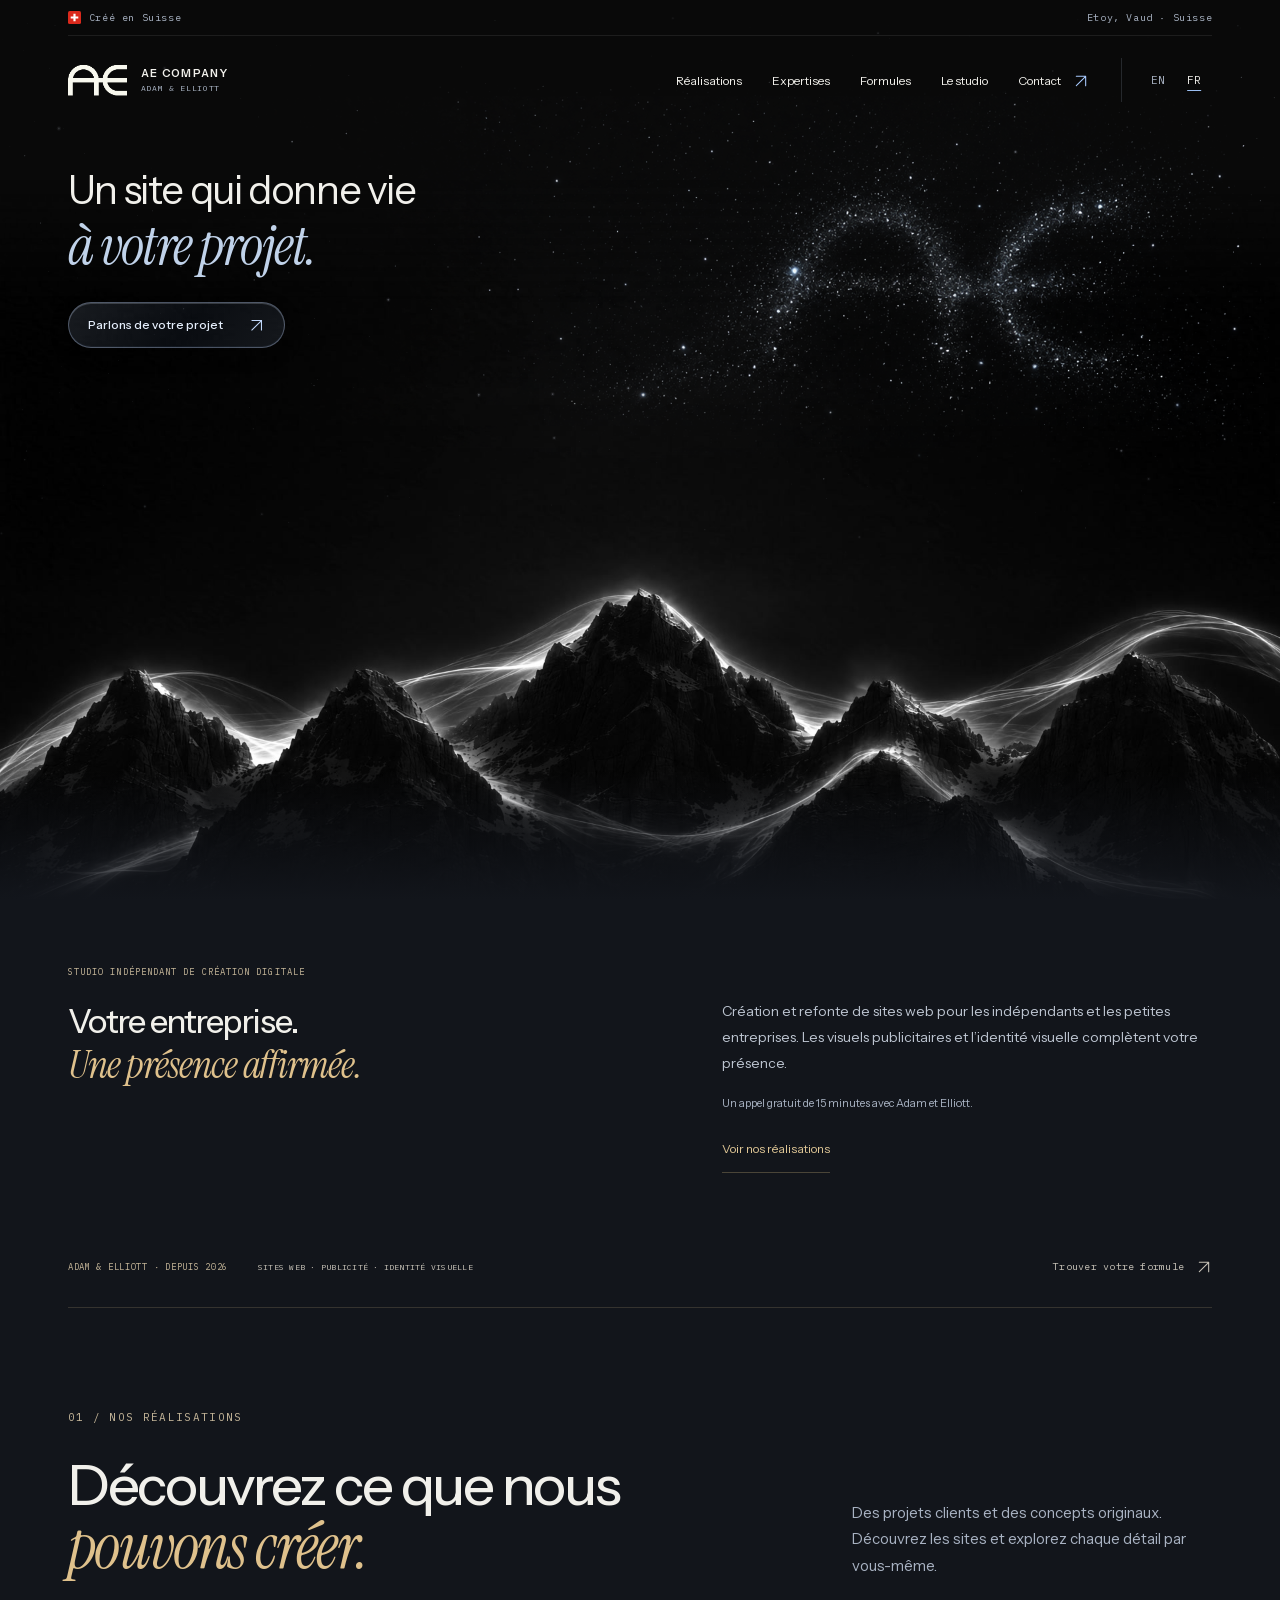
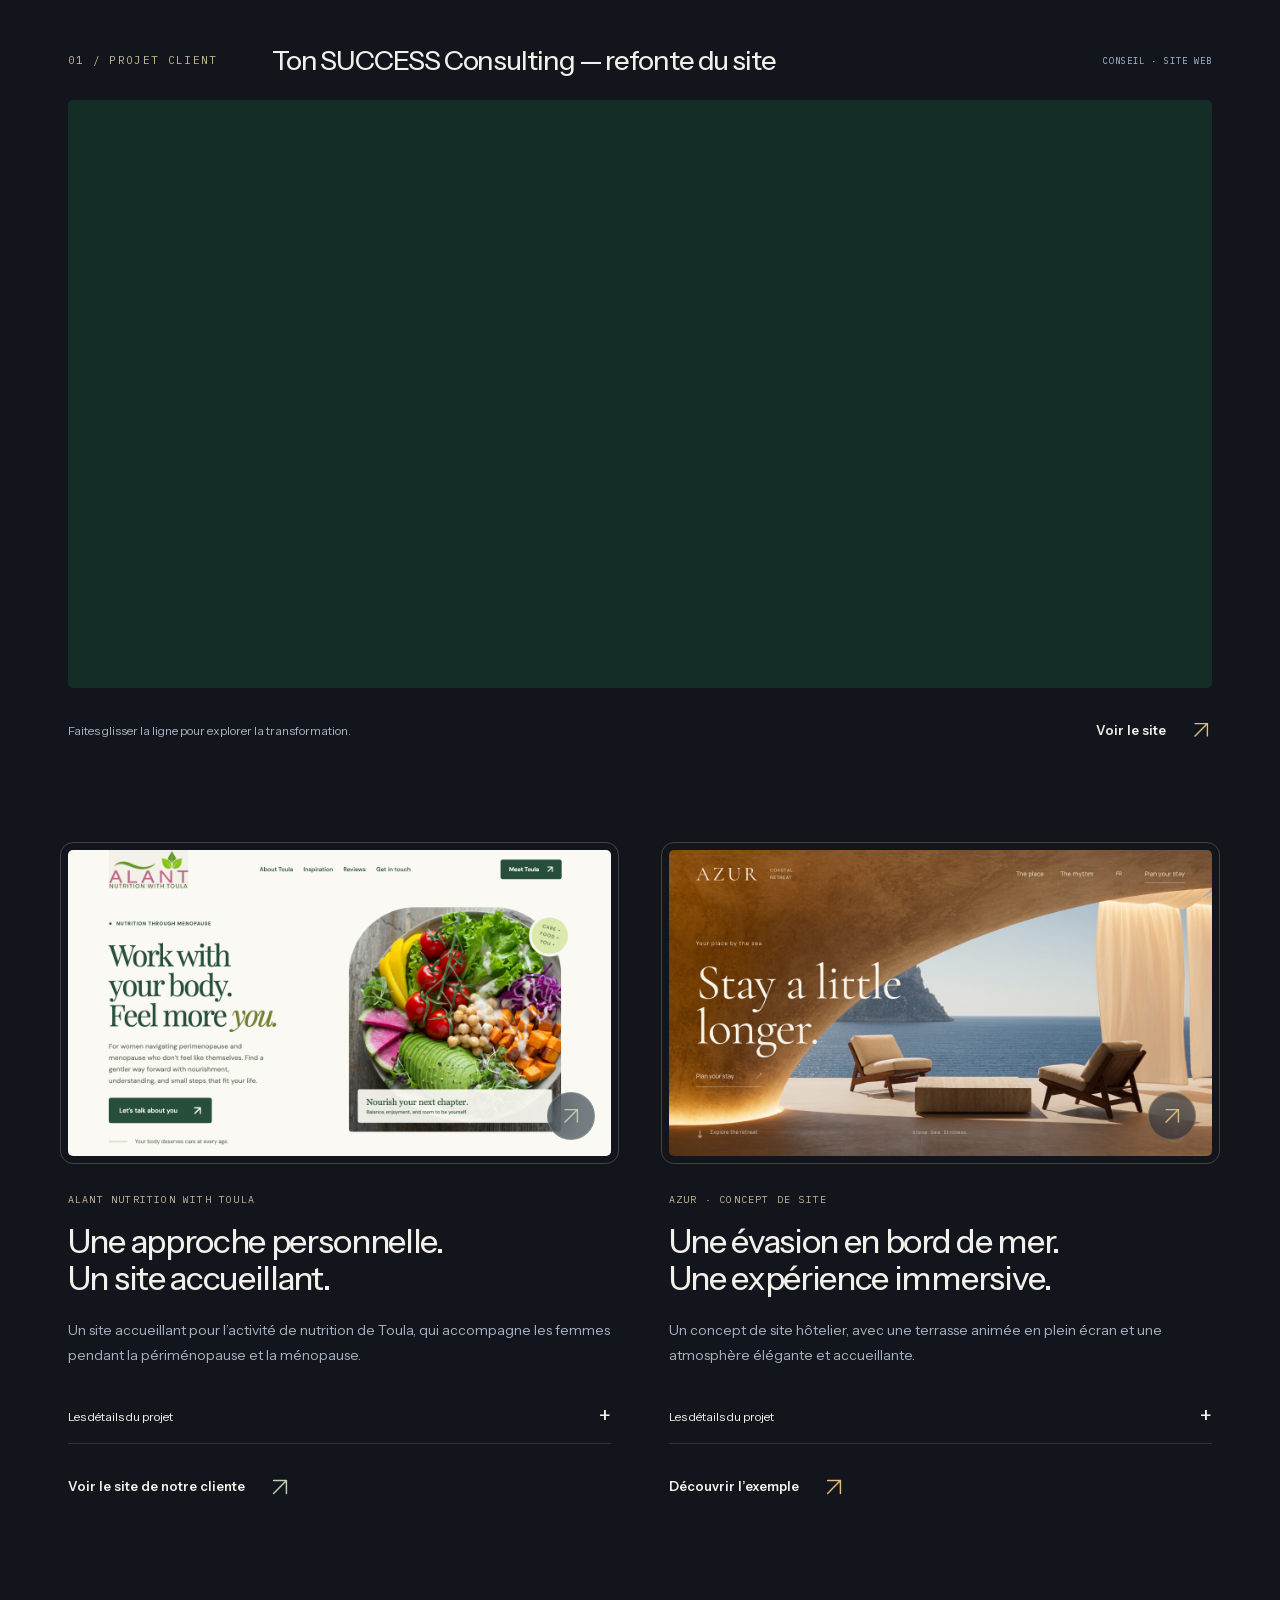
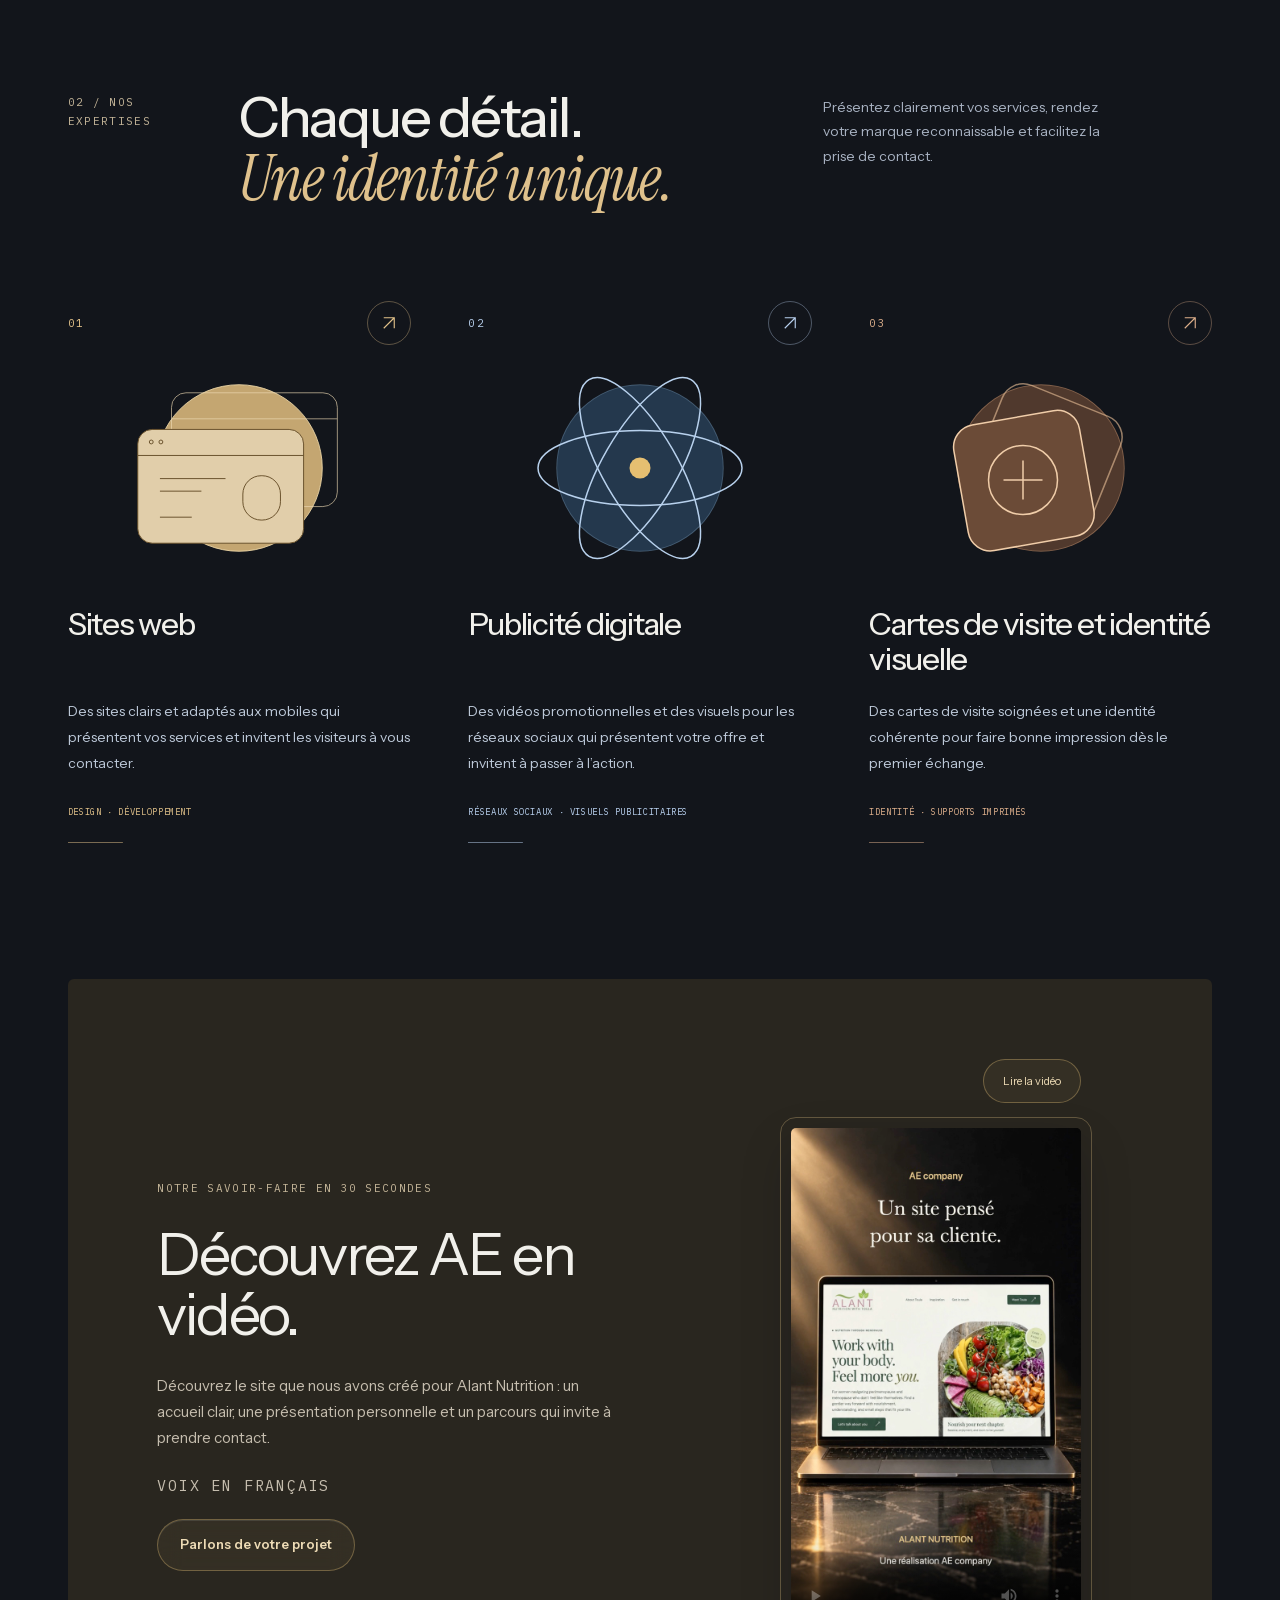
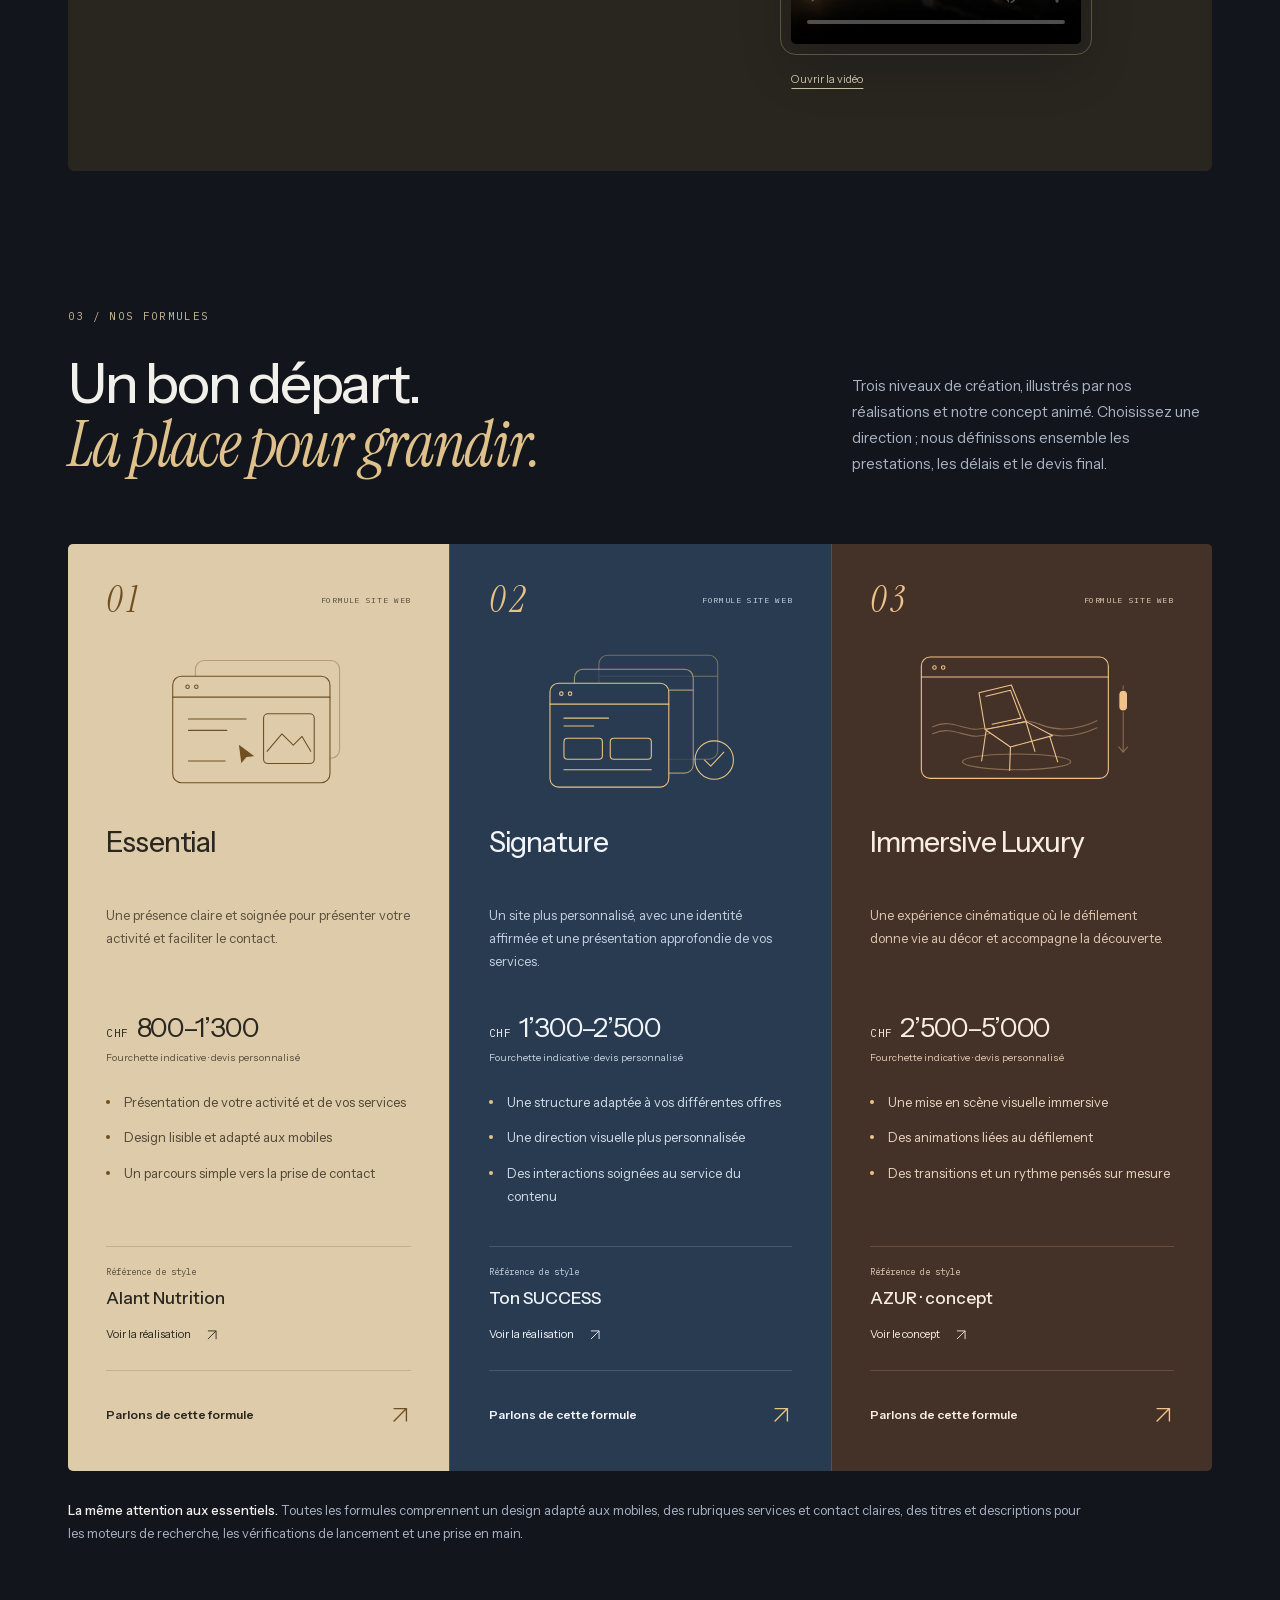
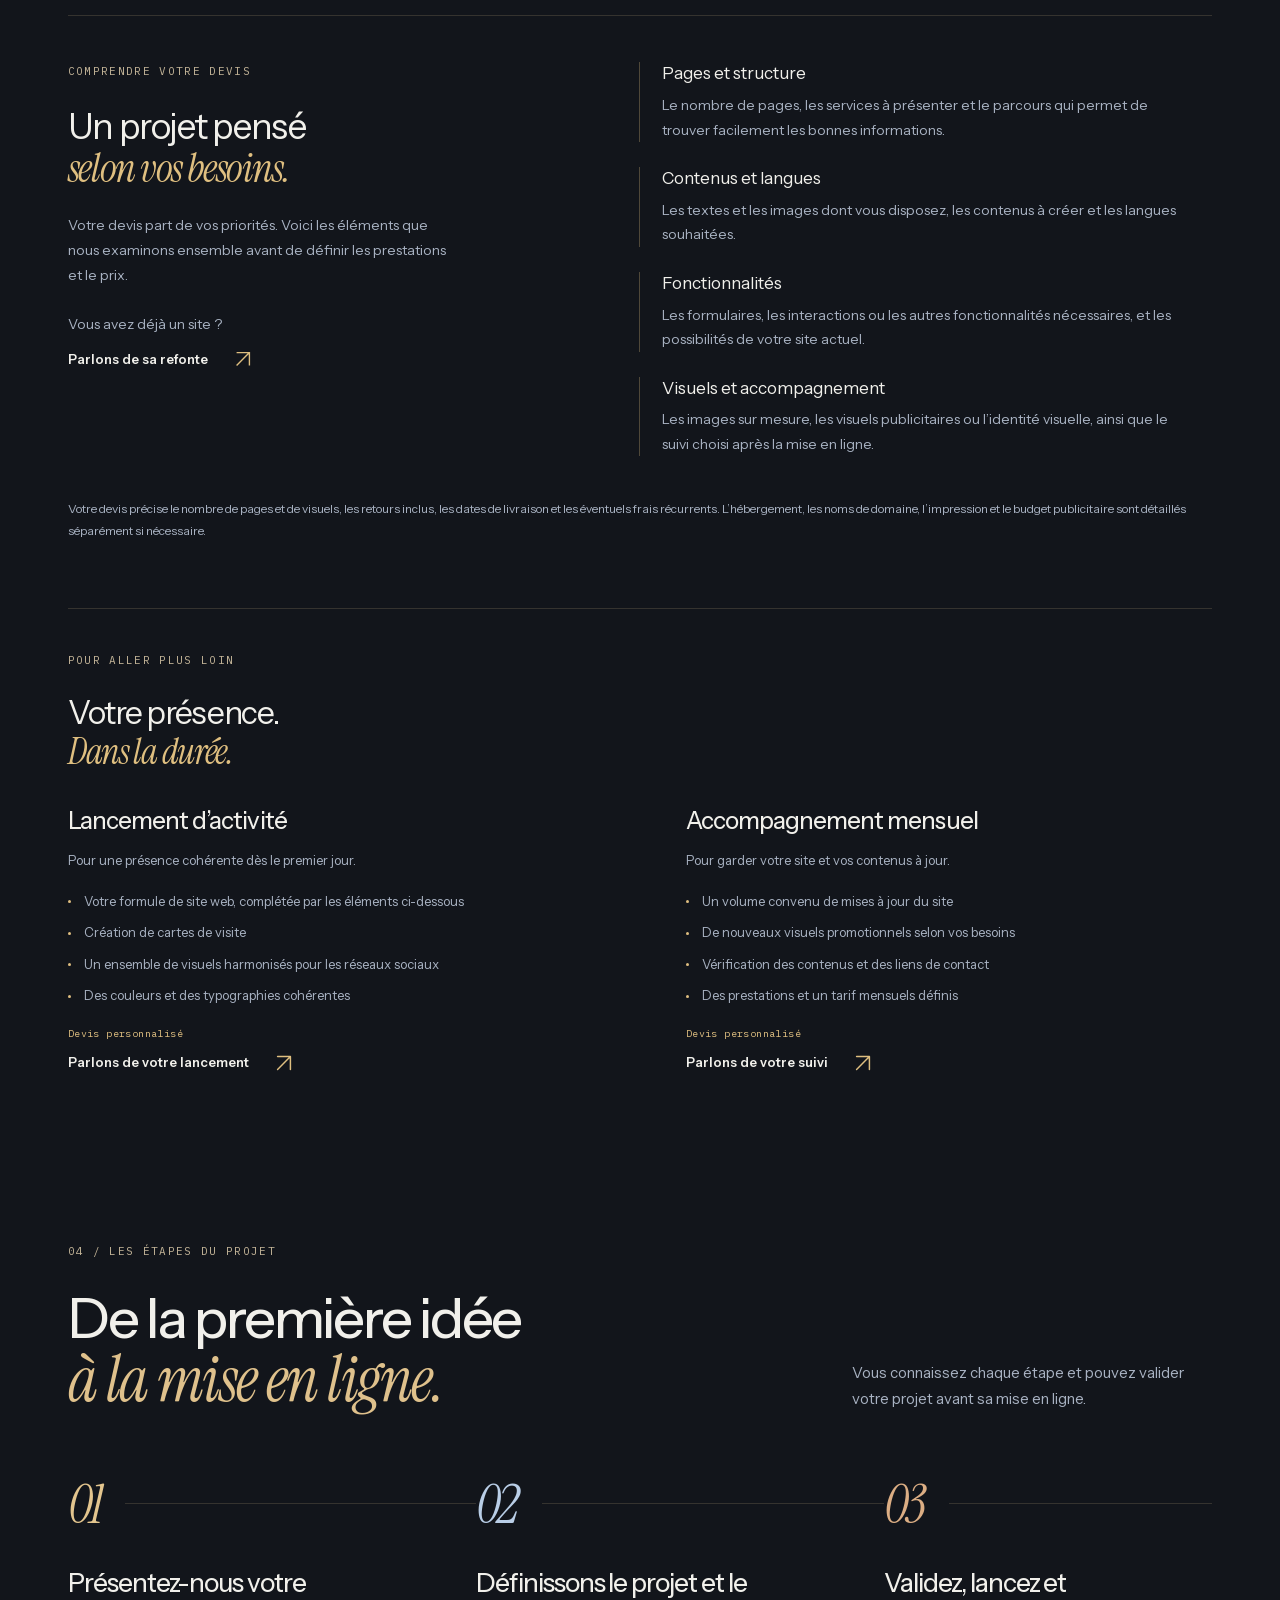
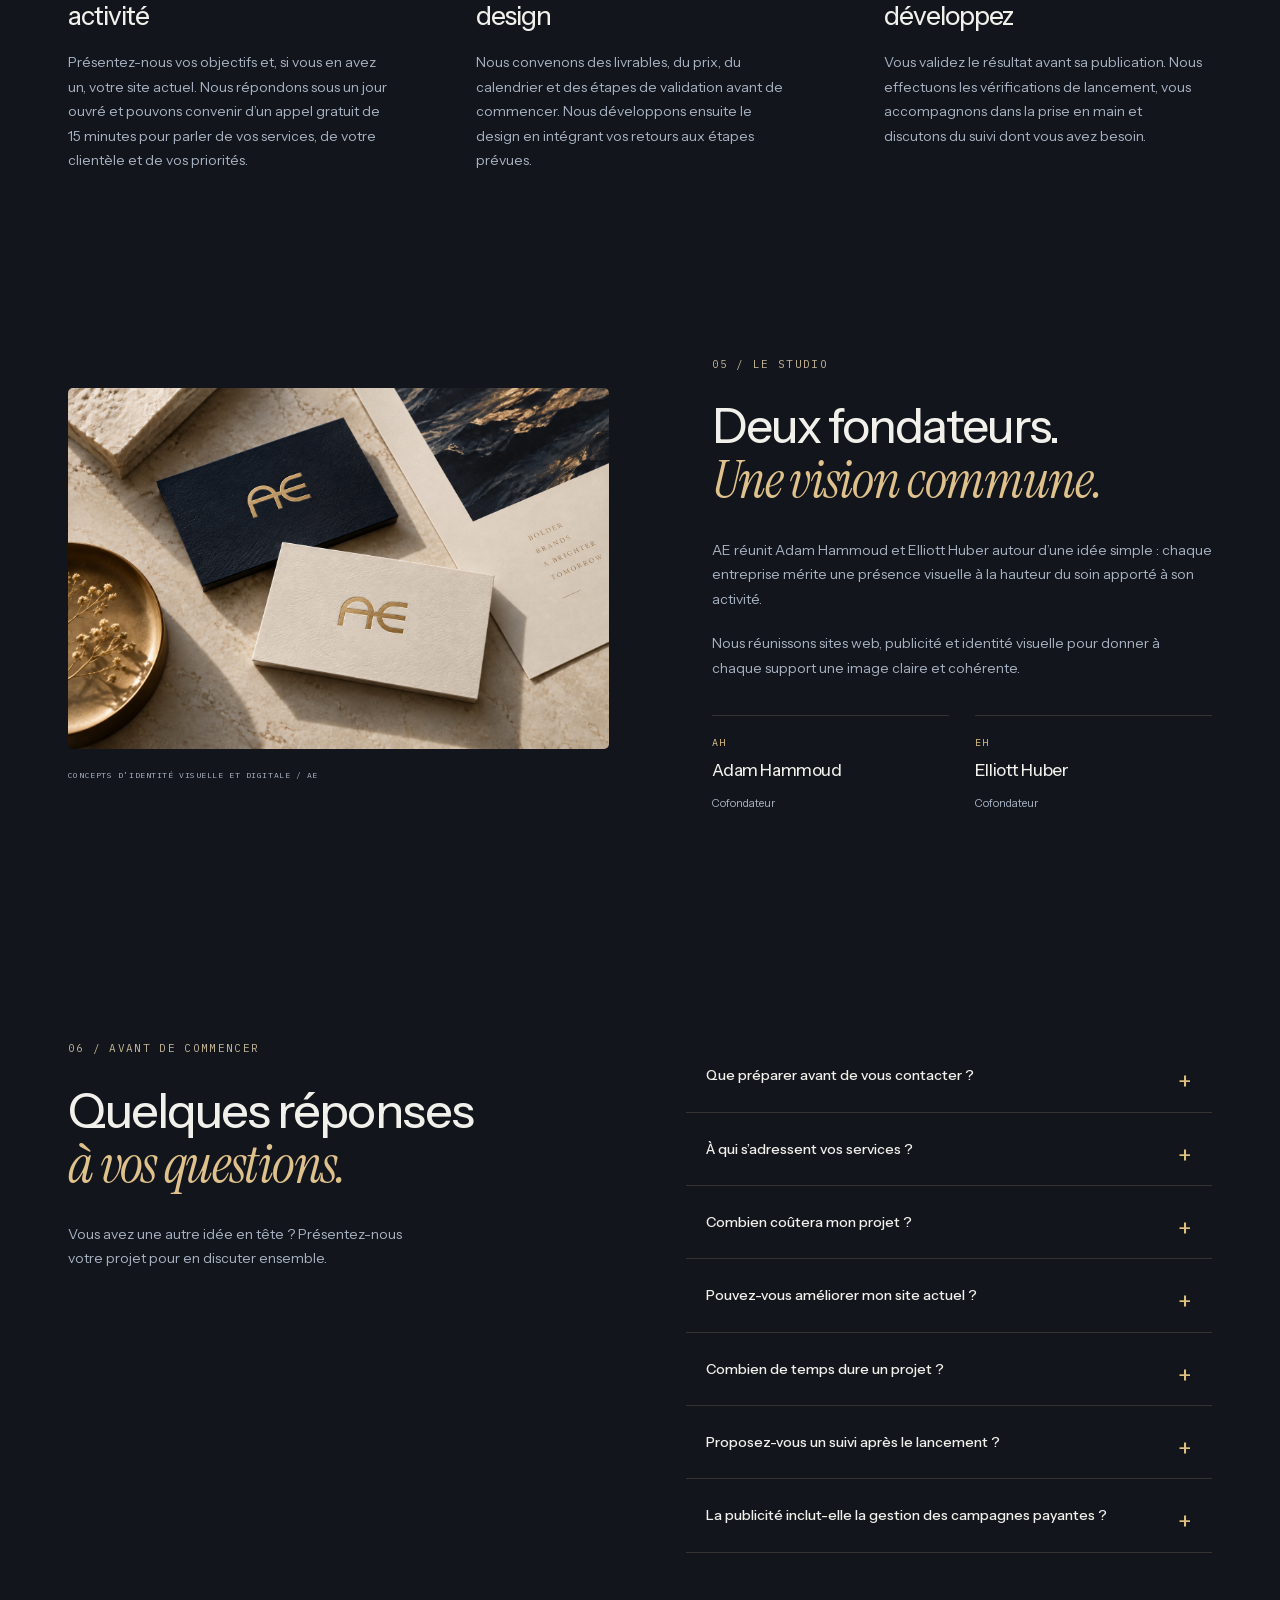
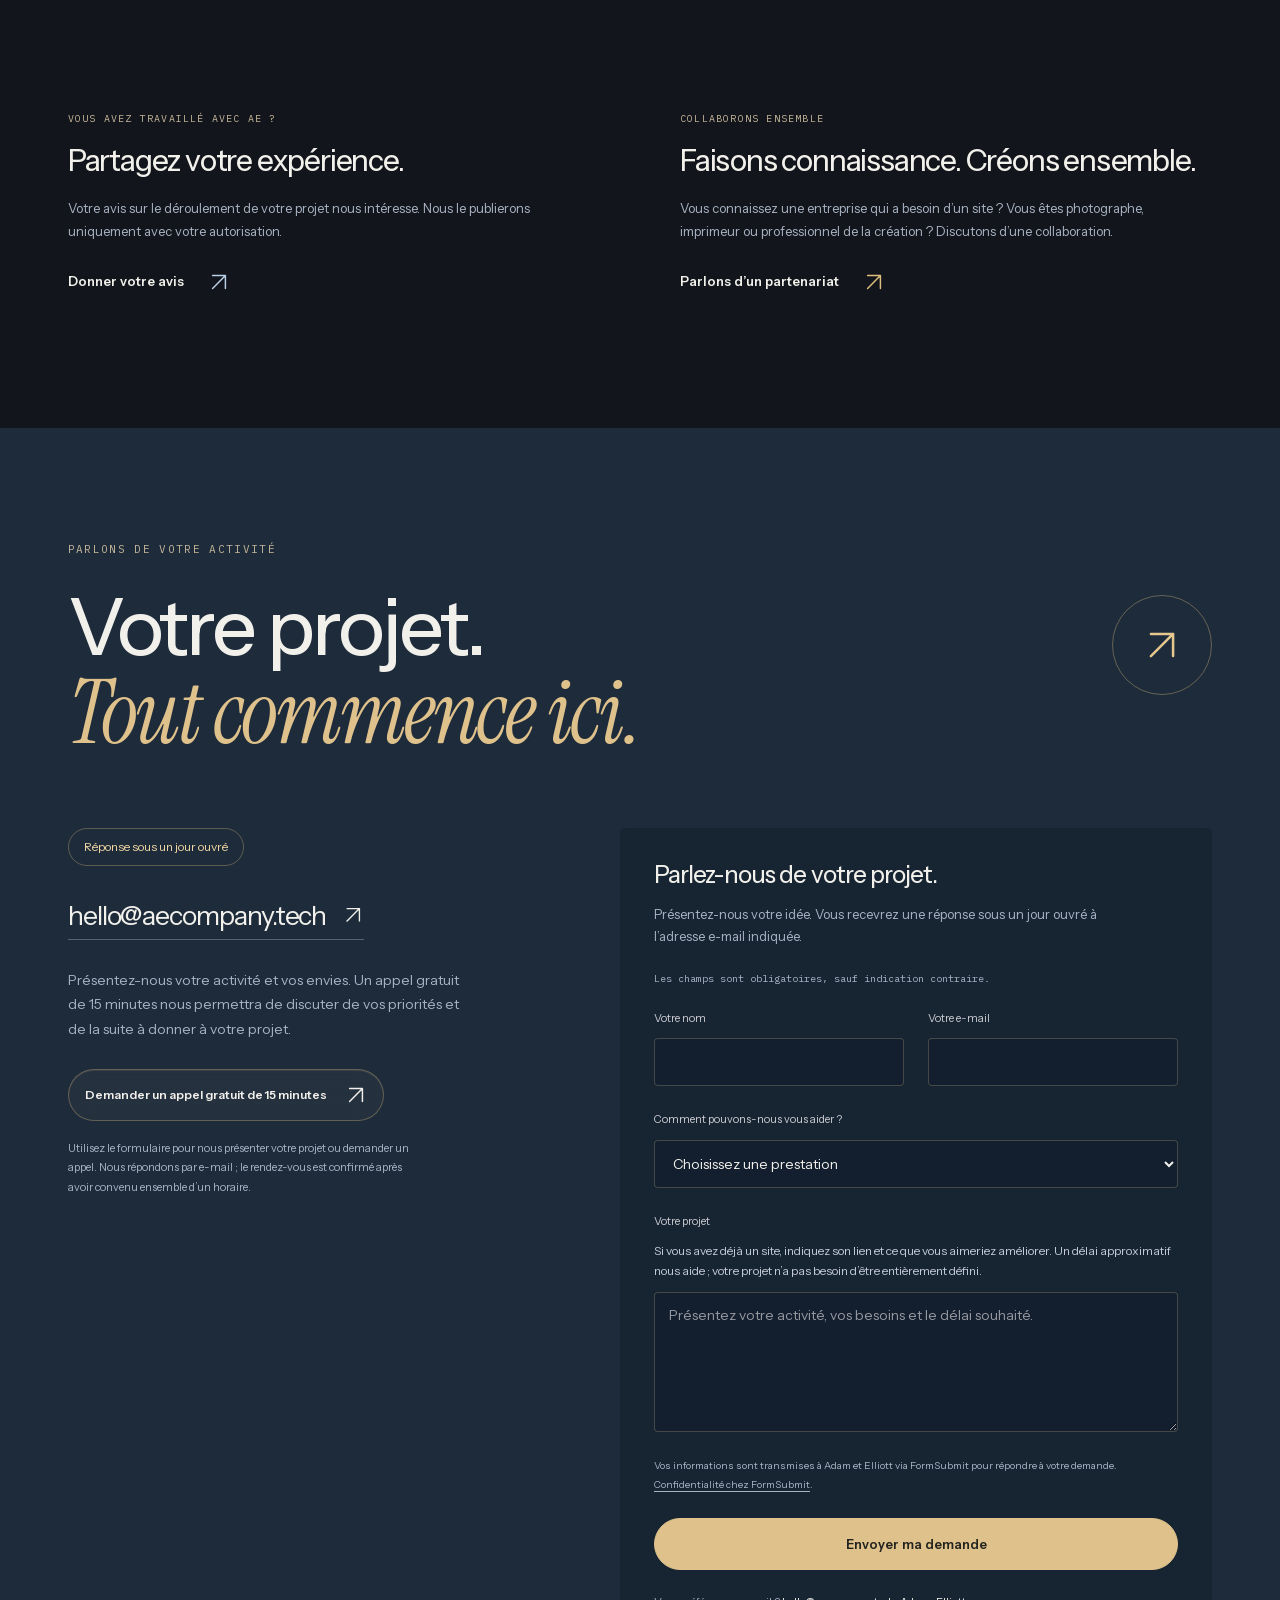
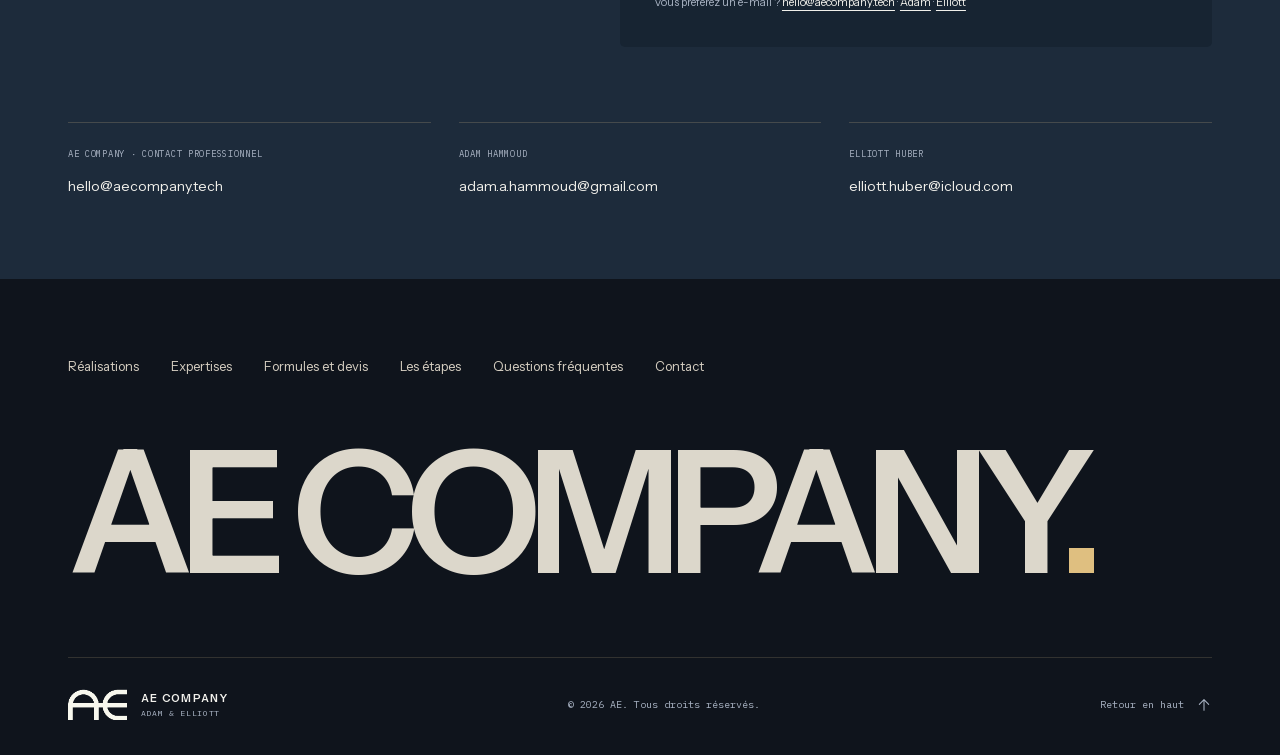
==== fr.html @ faf34dd4 "Clarify website packages, pricing and enquiry next steps" ====
<!doctype html>
<html lang="fr" data-design="alpine-20261015"><head>
  <meta name="google-site-verification" content="KUiAIVvuFUBRB7C92AHKaUUbf1mmQRdQFW1x3Q9IelU">
  <meta charset="utf-8"><meta name="viewport" content="width=device-width,initial-scale=1">
  <title>AE Company — Sites web et identité visuelle pour les petites entreprises</title>
  <meta name="description" content="Sites web, visuels publicitaires et identité visuelle pour les indépendants et les petites entreprises. Découvrez nos réalisations et demandez un appel gratuit de 15 minutes.">
  <meta name="theme-color" content="#12151b">
  <link rel="icon" type="image/svg+xml" href="data:image/svg+xml,%3Csvg xmlns='http://www.w3.org/2000/svg' viewBox='0 0 64 64'%3E%3Crect width='64' height='64' rx='12' fill='%2330395d'/%3E%3Ctext x='32' y='42' text-anchor='middle' font-family='Georgia' font-size='32' fill='%23f6f5e9'%3EAE%3C/text%3E%3C/svg%3E">




  <link rel="canonical" href="https://aecompany.tech/fr.html">
  <link rel="alternate" hreflang="en" href="https://aecompany.tech/">
  <link rel="alternate" hreflang="fr" href="https://aecompany.tech/fr.html">
  <link rel="alternate" hreflang="x-default" href="https://aecompany.tech/">








<link rel="preload" as="font" href="assets/fonts/instrument-sans-latin.woff2" type="font/woff2" crossorigin=""><link rel="preload" as="font" href="assets/fonts/instrument-serif-italic-latin.woff2" type="font/woff2" crossorigin=""><link rel="preload" as="image" href="assets/alpine/opening.jpg"><link rel="stylesheet" href="design.css?v=20261015-alpine-left-2"><link rel="stylesheet" href="refinements.css?v=20261015-gold-1"><script src="site.js?v=20261016-tier-motion-1" defer=""></script><script src="contact-form.js?v=20261016-clarity-2" defer=""></script><script src="ad-player.js?v=20261015-atelier-2" defer=""></script><meta property="og:title" content="AE Company — Sites web et identité visuelle pour les petites entreprises"><meta property="og:description" content="Sites web, visuels publicitaires et identité visuelle pour les indépendants et les petites entreprises. Découvrez nos réalisations et demandez un appel gratuit de 15 minutes."><meta property="og:type" content="website"><meta property="og:url" content="https://aecompany.tech/fr.html"><meta property="og:image" content="https://aecompany.tech/assets/alpine/still.jpg"><meta property="og:locale" content="fr_CH"><link rel="stylesheet" href="constellation.css?v=20261016-stars-1"><script src="constellation.js?v=20261016-stars-1" defer></script><link rel="stylesheet" href="clarity.css?v=20261016-clarity-2"></head>
<body>
<svg width="0" height="0" aria-hidden="true" style="position:absolute"><defs><filter id="ae-monogram-cutout" color-interpolation-filters="sRGB"><feColorMatrix type="matrix" values="0 0 0 0 0.973 0 0 0 0 0.973 0 0 0 0 0.933 1.3 0 0 0 -0.25"></feColorMatrix></filter></defs></svg>
<a class="skip" href="#main">Aller au contenu</a>

<header class="header"><div class="origin-row"><p class="swiss-origin"><svg xmlns="http://www.w3.org/2000/svg" viewBox="0 0 24 24" aria-hidden="true" focusable="false"><rect width="24" height="24" rx="3" fill="#DA291C"></rect><path d="M10 5h4v5h5v4h-5v5h-4v-5H5v-4h5z" fill="#fff"></path></svg><span>Créé en Suisse</span></p><span class="origin-location">Etoy, Vaud · Suisse</span></div>



<div class="nav-row"><a class="brand" href="#" aria-label="AE, accueil"><span class="logo"><img src="assets/ae-logo.png" alt="AE"></span><span class="brand-caption"><strong>AE COMPANY</strong><span>ADAM &amp; ELLIOTT</span></span></a><nav aria-label="Navigation principale" id="main-navigation"><a href="#work">Réalisations</a><a href="#services">Expertises</a><a href="#packages">Formules</a><a href="#studio" class="studio-nav">Le studio</a><a class="nav-contact" href="#contact">Contact <span aria-hidden="true"><svg class="ae-icon" xmlns="http://www.w3.org/2000/svg" width="24" height="24" viewBox="0 0 24 24" fill="none" stroke="currentColor" stroke-width="1.6" stroke-linecap="round" stroke-linejoin="round" aria-hidden="true" focusable="false"><path d="M5 19 19 5M5 5h14v14"></path></svg></span></a></nav><div class="language-switch" role="group" aria-label="Choisir la langue"><a href="/" lang="en" hreflang="en" aria-label="English">EN</a><a href="/fr.html" lang="fr" hreflang="fr" aria-label="Français" aria-current="page">FR</a></div><button class="menu-toggle" type="button" aria-expanded="false" aria-controls="main-navigation"><span>Menu</span><svg viewBox="0 0 24 24" fill="none" stroke="currentColor" stroke-width="1.5" aria-hidden="true"><path d="M4 8h16M4 16h16"></path></svg></button></div></header>
<main id="main">
  <section class="hero" aria-labelledby="hero-title">
    <div class="hero-media" aria-hidden="true"><img class="hero-poster" src="assets/alpine/opening.jpg" alt="" width="1920" height="1080" fetchpriority="high"><video id="alpine-intro" muted="" playsinline="" preload="none" poster="assets/alpine/opening.jpg" aria-hidden="true" tabindex="-1"></video><video id="alpine-ambient" muted="" loop="" playsinline="" preload="none" aria-hidden="true" tabindex="-1"></video></div>
    <script>
      // Begin buffering the opening before the deferred interface scripts execute.
      (() => {
        if (matchMedia('(prefers-reduced-motion: reduce)').matches || navigator.connection?.saveData) return;
        const video = document.getElementById('alpine-intro');
        const size = innerWidth <= 760 ? 'mobile' : innerWidth >= 1800 ? '4k' : 'hd';
        video.preload = 'auto';
        video.src = `assets/alpine/intro-${size}.mp4`;
      })();
    </script>


    <svg class="constellation-filters" aria-hidden="true" focusable="false">
      <defs><filter id="constellation-clear-sky" color-interpolation-filters="sRGB" x="0" y="0" width="100%" height="100%">
        <!-- Suppress faint fog without hard-thresholding or clipping bright stars. -->
        <feComponentTransfer>
          <feFuncR type="gamma" amplitude="1" exponent="1.4" offset="0"/>
          <feFuncG type="gamma" amplitude="1" exponent="1.4" offset="0"/>
          <feFuncB type="gamma" amplitude="1" exponent="1.4" offset="0"/>
        </feComponentTransfer>
      </filter></defs>
    </svg>
    <svg class="hero-stars" aria-hidden="true" focusable="false" preserveAspectRatio="none"></svg>
    <div class="hero-constellation" aria-hidden="true">
      <img class="constellation-poster" src="assets/constellation/original-stardust.png" width="1672" height="941" alt="" decoding="async">
    </div>
    <div class="hero-copy"><h1 id="hero-title"><span>Un site qui donne vie</span> <span class="hero-title-accent">à votre projet.</span></h1><div class="hero-actions"><a class="button hero-button glass-action" href="#contact">Parlons de votre projet <svg class="ae-icon" viewBox="0 0 24 24" fill="none" stroke="currentColor" stroke-width="1.5" aria-hidden="true"><path d="M5 19 19 5M5 5h14v14"></path></svg></a></div></div>


  <span class="hero-status sr-only" role="status" aria-live="polite"></span></section><section class="opening-summary" aria-labelledby="opening-introduction"><div class="opening-summary-heading"><span class="hero-side-note">STUDIO INDÉPENDANT DE CRÉATION DIGITALE</span><h2 id="opening-introduction"><span>Votre entreprise.</span><span>Une présence affirmée.</span></h2></div><div class="opening-summary-copy"><p class="intro">Création et refonte de sites web pour les indépendants et les petites entreprises. Les visuels publicitaires et l’identité visuelle complètent votre présence.</p><p class="hero-assurance">Un appel gratuit de 15 minutes avec Adam et Elliott.</p><a class="hero-secondary" href="#work">Voir nos réalisations</a></div><div class="opening-summary-meta"><p class="eyebrow hero-kicker">ADAM &amp; ELLIOTT · DEPUIS 2026</p><div class="hero-bottom"><span>SITES WEB · PUBLICITÉ · IDENTITÉ VISUELLE</span><a href="#packages">Trouver votre formule <span aria-hidden="true"><svg class="ae-icon" xmlns="http://www.w3.org/2000/svg" width="24" height="24" viewBox="0 0 24 24" fill="none" stroke="currentColor" stroke-width="1.6" stroke-linecap="round" stroke-linejoin="round" aria-hidden="true" focusable="false"><path d="M5 19 19 5M5 5h14v14"></path></svg></span></a></div></div></section><section class="section work-section" id="work" aria-labelledby="work-title">
 <div class="growth-heading reveal"><div><p class="eyebrow">01 / NOS RÉALISATIONS</p><h2 id="work-title">Découvrez ce que nous<br><em>pouvons créer.</em></h2></div><p>Des projets clients et des concepts originaux. Découvrez les sites et explorez chaque détail par vous-même.</p></div>
 <article class="client-showcase reveal" id="tonsuccess-project" aria-labelledby="tonsuccess-title"><div class="project-heading"><p class="eyebrow">01 / PROJET CLIENT</p><h3 class="project-title" id="tonsuccess-title">Ton SUCCESS Consulting — refonte du site</h3><span class="project-category">CONSEIL · SITE WEB</span></div>

  <iframe src="https://tonsuccess.com/compare/?embed=1&amp;lang=fr" title="Ton SUCCESS : faites glisser la ligne pour comparer l’ancien et le nouveau site" loading="lazy" allow="autoplay" width="1200" height="680" referrerpolicy="strict-origin-when-cross-origin"></iframe>
 <div class="project-footer"><p>Faites glisser la ligne pour explorer la transformation.</p><a class="text-link" href="https://tonsuccess.com/" target="_blank" rel="noopener noreferrer">Voir le site <svg class="ae-icon" viewBox="0 0 24 24" fill="none" stroke="currentColor" stroke-width="1.5" aria-hidden="true"><path d="M5 19 19 5M5 5h14v14"></path></svg></a></div></article>



<div class="project-pair"><article class="case-study reveal">
  <a class="case-image" href="https://alant-nutrition.com/" target="_blank" rel="noopener noreferrer" aria-label="Voir le site d’Alant Nutrition (s’ouvre dans un nouvel onglet)"><img src="alant-project-current.png" width="1280" height="720" alt="La page d’accueil actuelle d’Alant Nutrition : une présentation de son approche et un bol coloré d’aliments frais" loading="lazy" decoding="async"><span class="project-open" aria-hidden="true"><svg class="ae-icon" viewBox="0 0 24 24" fill="none" stroke="currentColor" stroke-width="1.5" aria-hidden="true"><path d="M5 19 19 5M5 5h14v14"></path></svg></span></a>
  <div class="case-copy"><p class="eyebrow">ALANT NUTRITION WITH TOULA</p><h3>Une approche personnelle.<br>Un site accueillant.</h3><p>Un site accueillant pour l’activité de nutrition de Toula, qui accompagne les femmes pendant la périménopause et la ménopause.</p><details class="project-details"><summary>Les détails du projet<span aria-hidden="true">+</span></summary><dl><div><dt>L’objectif</dt><dd>Présenter la praticienne et permettre de découvrir facilement ses services.</dd></div><div><dt>Notre réalisation</dt><dd>Un accueil clair, une présentation de Toula, son approche nutritionnelle, une rubrique d’inspiration et des liens de contact.</dd></div><div><dt>Les choix de design</dt><dd>Des images chaleureuses, des contenus lisibles et une identité visuelle cohérente sur tout le site.</dd></div></dl></details><a class="text-link" href="https://alant-nutrition.com/" target="_blank" rel="noopener noreferrer">Voir le site de notre cliente <span aria-hidden="true"><svg class="ae-icon" xmlns="http://www.w3.org/2000/svg" width="24" height="24" viewBox="0 0 24 24" fill="none" stroke="currentColor" stroke-width="1.6" stroke-linecap="round" stroke-linejoin="round" aria-hidden="true" focusable="false"><path d="M5 19 19 5M5 5h14v14"></path></svg></span></a></div>
 </article><article class="case-study reveal" id="azur-example">
  <a class="case-image" href="https://azur-coastal-retreat.vercel.app/" target="_blank" rel="noopener noreferrer" aria-label="Découvrir le site concept AZUR (s’ouvre dans un nouvel onglet)"><img src="azur-project.png" width="1280" height="720" alt="Site concept AZUR : une terrasse en pierre face à la mer, avec une typographie élégante sur une scène en plein écran" loading="lazy" decoding="async"><span class="project-open" aria-hidden="true"><svg class="ae-icon" viewBox="0 0 24 24" fill="none" stroke="currentColor" stroke-width="1.5" aria-hidden="true"><path d="M5 19 19 5M5 5h14v14"></path></svg></span></a>
  <div class="case-copy"><p class="eyebrow">AZUR · CONCEPT DE SITE</p><h3>Une évasion en bord de mer.<br>Une expérience immersive.</h3><p>Un concept de site hôtelier, avec une terrasse animée en plein écran et une atmosphère élégante et accueillante.</p><details class="project-details"><summary>Les détails du projet<span aria-hidden="true">+</span></summary><dl><div><dt>L’expérience</dt><dd>Un défilement donne vie à la terrasse, avec des transitions fluides et des textes intégrés à la scène.</dd></div><div><dt>Les choix de design</dt><dd>Ivoire, brun profond et touches de laiton, associés à une typographie élégante à empattements.</dd></div><div><dt>À découvrir</dt><dd>Un site en français et en anglais, adapté aux mobiles, avec une démonstration de préparation de séjour.</dd></div></dl></details><a class="text-link" href="https://azur-coastal-retreat.vercel.app/" target="_blank" rel="noopener noreferrer">Découvrir l’exemple <span aria-hidden="true"><svg class="ae-icon" xmlns="http://www.w3.org/2000/svg" width="24" height="24" viewBox="0 0 24 24" fill="none" stroke="currentColor" stroke-width="1.6" stroke-linecap="round" stroke-linejoin="round" aria-hidden="true" focusable="false"><path d="M5 19 19 5M5 5h14v14"></path></svg></span></a></div>
 </article></div></section>
  <section class="services section" id="services"><div class="section-heading reveal"><p class="eyebrow">02 / NOS EXPERTISES</p><h2>Chaque détail.<br><em>Une identité unique.</em></h2><p>Présentez clairement vos services, rendez votre marque reconnaissable et facilitez la prise de contact.</p></div><div class="service-list"><article class="reveal"><a class="service-card-link" href="#enquiry" data-enquiry-service="website" aria-label="Parlons de votre projet : Sites web"><div class="service-card-top"><span class="number">01</span><span class="service-card-arrow"><svg class="ae-icon" viewBox="0 0 24 24" fill="none" stroke="currentColor" stroke-width="1.5" aria-hidden="true"><path d="M5 19 19 5M5 5h14v14"></path></svg></span></div><div class="service-art"><svg viewBox="0 0 280 190" fill="none" aria-hidden="true"><g class="art-back"><rect x="70" y="17" width="172" height="118" rx="15"></rect><path d="M70 44h172"></path></g><g class="art-front"><rect x="35" y="55" width="172" height="118" rx="15"></rect><path d="M35 82h172M58 106h68M58 119h43M58 146h33"></path><rect x="144" y="103" width="39" height="46" rx="19"></rect><circle cx="49" cy="68" r="2"></circle><circle cx="59" cy="68" r="2"></circle></g></svg></div><div class="service-copy"><h3>Sites web</h3><p>Des sites clairs et adaptés aux mobiles qui présentent vos services et invitent les visiteurs à vous contacter.</p></div><span class="service-tag">DESIGN · DÉVELOPPEMENT</span></a></article><article class="reveal"><a class="service-card-link" href="#enquiry" data-enquiry-service="advertising" aria-label="Parlons de votre projet : Publicité digitale"><div class="service-card-top"><span class="number">02</span><span class="service-card-arrow"><svg class="ae-icon" viewBox="0 0 24 24" fill="none" stroke="currentColor" stroke-width="1.5" aria-hidden="true"><path d="M5 19 19 5M5 5h14v14"></path></svg></span></div><div class="service-art"><svg viewBox="0 0 180 140" fill="none" aria-hidden="true"><g class="art-orbit"><ellipse cx="90" cy="70" rx="68" ry="25"></ellipse><ellipse cx="90" cy="70" rx="68" ry="25" transform="rotate(60 90 70)"></ellipse><ellipse cx="90" cy="70" rx="68" ry="25" transform="rotate(120 90 70)"></ellipse></g><circle cx="90" cy="70" r="7" class="art-core"></circle></svg></div><div class="service-copy"><h3>Publicité digitale</h3><p>Des vidéos promotionnelles et des visuels pour les réseaux sociaux qui présentent votre offre et invitent à passer à l’action.</p></div><span class="service-tag">RÉSEAUX SOCIAUX · VISUELS PUBLICITAIRES</span></a></article><article class="reveal"><a class="service-card-link" href="#enquiry" data-enquiry-service="branding" aria-label="Parlons de votre projet : Cartes de visite et identité visuelle"><div class="service-card-top"><span class="number">03</span><span class="service-card-arrow"><svg class="ae-icon" viewBox="0 0 24 24" fill="none" stroke="currentColor" stroke-width="1.5" aria-hidden="true"><path d="M5 19 19 5M5 5h14v14"></path></svg></span></div><div class="service-art"><svg viewBox="0 0 180 140" fill="none" aria-hidden="true"><g class="art-back"><rect x="51" y="22" width="85" height="85" rx="15" transform="rotate(22 93 64)"></rect></g><g class="art-front"><rect x="36" y="36" width="85" height="85" rx="15" transform="rotate(-10 78 78)"></rect><circle cx="78" cy="78" r="23"></circle><path d="M65 78h26M78 65v26"></path></g></svg></div><div class="service-copy"><h3>Cartes de visite et identité visuelle</h3><p>Des cartes de visite soignées et une identité cohérente pour faire bonne impression dès le premier échange.</p></div><span class="service-tag">IDENTITÉ · SUPPORTS IMPRIMÉS</span></a></article></div></section><section class="ae-film section" id="ae-film" aria-labelledby="ae-film-title">
  <div class="ae-film-copy"><p class="eyebrow">Notre savoir-faire en 30 secondes</p><h3 id="ae-film-title">Découvrez AE en vidéo.</h3><p>Découvrez le site que nous avons créé pour Alant Nutrition : un accueil clair, une présentation personnelle et un parcours qui invite à prendre contact.</p><p class="ae-film-note">Voix en français</p><a class="button" href="#enquiry">Parlons de votre projet</a></div>
  <div class="ae-film-player"><button class="ae-film-play" type="button" hidden="">Lire la vidéo</button><video controls="" playsinline="" preload="metadata" poster="ae-film-poster.jpg" width="1080" height="1920" aria-label="Visite du site d’Alant Nutrition"><source src="ae-film-web.mp4" type="video/mp4">Votre navigateur ne permet pas de lire cette vidéo. <a href="ae-film-web.mp4">Télécharger la vidéo</a>.</video><p class="ae-film-status" role="status" aria-live="polite"></p><a class="ae-film-direct" href="ae-film-web.mp4" target="_blank" rel="noopener">Ouvrir la vidéo</a></div>
</section>


<section class="section packages-section" id="packages" aria-labelledby="packages-title">
 <div class="growth-heading reveal"><div><p class="eyebrow">03 / NOS FORMULES</p><h2 id="packages-title">Un bon départ.<br><em>La place pour grandir.</em></h2></div><p>Trois niveaux de création, illustrés par nos réalisations et notre concept animé. Choisissez une direction ; nous définissons ensemble les prestations, les délais et le devis final.</p></div>
 <div class="package-grid website-tiers"><article class="package-card website-tier reveal" data-tier="essential">
 <div class="tier-heading"><span class="number">01</span><span class="tier-level">FORMULE SITE WEB</span></div>
 <div class="tier-art"><svg viewBox="0 0 280 190" fill="none" aria-hidden="true"><g class="tier-back"><rect x="68" y="28" width="165" height="112" rx="10"/></g><g class="tier-front"><rect x="42" y="46" width="180" height="122" rx="10"/><path d="M42 70h180M60 95h66M60 108h44M60 143h42"/><rect x="146" y="89" width="58" height="57" rx="5"/><path d="m150 132 17-20 13 13 10-10 10 17"/><circle cx="59" cy="58" r="2"/><circle cx="69" cy="58" r="2"/></g><path class="tier-cursor" d="m117 123 3 24 7-8 10-1z"/></svg></div>
 <h3>Essential</h3><p class="tier-description">Une présence claire et soignée pour présenter votre activité et faciliter le contact.</p>
 <p class="package-price"><span class="tier-currency">CHF</span> <span>800–1’300</span></p>
 <p class="tier-range-note">Fourchette indicative · devis personnalisé</p>
 <ul><li>Présentation de votre activité et de vos services</li><li>Design lisible et adapté aux mobiles</li><li>Un parcours simple vers la prise de contact</li></ul>
 <a class="tier-reference" href="https://alant-nutrition.com/" target="_blank" rel="noopener noreferrer"><span>Référence de style</span><strong>Alant Nutrition</strong><span class="tier-reference-action">Voir la réalisation <svg class="ae-icon" viewBox="0 0 24 24" fill="none" stroke="currentColor" stroke-width="1.5" aria-hidden="true"><path d="M5 19 19 5M5 5h14v14"/></svg></span></a>
 <a class="text-link tier-cta" href="#enquiry" data-enquiry-service="website" data-enquiry-package="Essential">Parlons de cette formule <svg class="ae-icon" viewBox="0 0 24 24" fill="none" stroke="currentColor" stroke-width="1.5" aria-hidden="true"><path d="M5 19 19 5M5 5h14v14"/></svg></a>
</article><article class="package-card website-tier reveal" data-tier="signature">
 <div class="tier-heading"><span class="number">02</span><span class="tier-level">FORMULE SITE WEB</span></div>
 <div class="tier-art"><svg viewBox="0 0 280 190" fill="none" aria-hidden="true"><g class="tier-back"><rect x="92" y="22" width="136" height="119" rx="10"/><path d="M92 46h136"/></g><g class="tier-middle"><rect x="64" y="38" width="136" height="119" rx="10"/><path d="M64 62h136"/></g><g class="tier-front"><rect x="36" y="54" width="136" height="119" rx="10"/><path d="M36 78h136M52 94h51M52 103h34M52 153h100"/><rect x="52" y="117" width="44" height="24" rx="4"/><rect x="105" y="117" width="47" height="24" rx="4"/><circle cx="49" cy="66" r="2"/><circle cx="59" cy="66" r="2"/></g><g class="tier-detail"><circle cx="224" cy="142" r="22"/><path d="m213 142 7 7 15-16"/></g></svg></div>
 <h3>Signature</h3><p class="tier-description">Un site plus personnalisé, avec une identité affirmée et une présentation approfondie de vos services.</p>
 <p class="package-price"><span class="tier-currency">CHF</span> <span>1’300–2’500</span></p>
 <p class="tier-range-note">Fourchette indicative · devis personnalisé</p>
 <ul><li>Une structure adaptée à vos différentes offres</li><li>Une direction visuelle plus personnalisée</li><li>Des interactions soignées au service du contenu</li></ul>
 <a class="tier-reference" href="https://tonsuccess.com/" target="_blank" rel="noopener noreferrer"><span>Référence de style</span><strong>Ton SUCCESS</strong><span class="tier-reference-action">Voir la réalisation <svg class="ae-icon" viewBox="0 0 24 24" fill="none" stroke="currentColor" stroke-width="1.5" aria-hidden="true"><path d="M5 19 19 5M5 5h14v14"/></svg></span></a>
 <a class="text-link tier-cta" href="#enquiry" data-enquiry-service="website" data-enquiry-package="Signature">Parlons de cette formule <svg class="ae-icon" viewBox="0 0 24 24" fill="none" stroke="currentColor" stroke-width="1.5" aria-hidden="true"><path d="M5 19 19 5M5 5h14v14"/></svg></a>
</article><article class="package-card website-tier reveal" data-tier="immersive">
 <div class="tier-heading"><span class="number">03</span><span class="tier-level">FORMULE SITE WEB</span></div>
 <div class="tier-art"><svg viewBox="0 0 280 190" fill="none" aria-hidden="true"><rect x="25" y="24" width="214" height="139" rx="10"/><path d="M25 47h214"/><circle cx="40" cy="36" r="2"/><circle cx="50" cy="36" r="2"/><g class="tier-horizon"><path d="M38 104c25-12 39 10 64 0s39-10 61-2 42 5 63-5M38 112c25-12 39 10 64 0s39-10 61-2 42 5 63-5"/></g><ellipse class="tier-floor" cx="134" cy="144" rx="62" ry="9"/><g class="tier-chair"><path d="m98 107-7-42 37-9 17 42-47 9Z"/><path d="m98 107 47-9 30 16-48 13-29-20ZM99 109l-5 34M127 127l-1 27M172 115l9 29M145 99l10 33"/><path d="m99 69 28-7 12 32-33 7"/></g><path class="tier-scroll-rail" d="M256 57v76m-5-6 5 6 5-6"/><rect class="tier-scroll-thumb" x="251" y="62" width="10" height="24" rx="5"/></svg></div>
 <h3>Immersive Luxury</h3><p class="tier-description">Une expérience cinématique où le défilement donne vie au décor et accompagne la découverte.</p>
 <p class="package-price"><span class="tier-currency">CHF</span> <span>2’500–5’000</span></p>
 <p class="tier-range-note">Fourchette indicative · devis personnalisé</p>
 <ul><li>Une mise en scène visuelle immersive</li><li>Des animations liées au défilement</li><li>Des transitions et un rythme pensés sur mesure</li></ul>
 <a class="tier-reference" href="https://azur-coastal-retreat.vercel.app/" target="_blank" rel="noopener noreferrer"><span>Référence de style</span><strong>AZUR · concept</strong><span class="tier-reference-action">Voir le concept <svg class="ae-icon" viewBox="0 0 24 24" fill="none" stroke="currentColor" stroke-width="1.5" aria-hidden="true"><path d="M5 19 19 5M5 5h14v14"/></svg></span></a>
 <a class="text-link tier-cta" href="#enquiry" data-enquiry-service="website" data-enquiry-package="Immersive Luxury">Parlons de cette formule <svg class="ae-icon" viewBox="0 0 24 24" fill="none" stroke="currentColor" stroke-width="1.5" aria-hidden="true"><path d="M5 19 19 5M5 5h14v14"/></svg></a>
</article></div><p class="tier-common"><strong>La même attention aux essentiels.</strong> Toutes les formules comprennent un design adapté aux mobiles, des rubriques services et contact claires, des titres et descriptions pour les moteurs de recherche, les vérifications de lancement et une prise en main.</p>
<div class="quote-guide" aria-labelledby="quote-guide-title">
 <div class="quote-guide-intro"><p class="eyebrow">COMPRENDRE VOTRE DEVIS</p><h3 id="quote-guide-title">Un projet pensé<br><em>selon vos besoins.</em></h3><p>Votre devis part de vos priorités. Voici les éléments que nous examinons ensemble avant de définir les prestations et le prix.</p><p class="redesign-invitation">Vous avez déjà un site ?<br><a class="text-link" href="#enquiry" data-enquiry-service="redesign">Parlons de sa refonte <svg class="ae-icon" viewBox="0 0 24 24" fill="none" stroke="currentColor" stroke-width="1.5" aria-hidden="true"><path d="M5 19 19 5M5 5h14v14"/></svg></a></p></div>
 <dl class="quote-factors"><div><dt>Pages et structure</dt><dd>Le nombre de pages, les services à présenter et le parcours qui permet de trouver facilement les bonnes informations.</dd></div><div><dt>Contenus et langues</dt><dd>Les textes et les images dont vous disposez, les contenus à créer et les langues souhaitées.</dd></div><div><dt>Fonctionnalités</dt><dd>Les formulaires, les interactions ou les autres fonctionnalités nécessaires, et les possibilités de votre site actuel.</dd></div><div><dt>Visuels et accompagnement</dt><dd>Les images sur mesure, les visuels publicitaires ou l’identité visuelle, ainsi que le suivi choisi après la mise en ligne.</dd></div></dl>
</div>
<p class="scope-note">Votre devis précise le nombre de pages et de visuels, les retours inclus, les dates de livraison et les éventuels frais récurrents. L’hébergement, les noms de domaine, l’impression et le budget publicitaire sont détaillés séparément si nécessaire.</p>
<div class="support-options"><div class="support-heading"><p class="eyebrow">POUR ALLER PLUS LOIN</p><h3>Votre présence.<br><em>Dans la durée.</em></h3></div><div class="support-grid"><article class="support-offer"><h3>Lancement d’activité</h3><p>Pour une présence cohérente dès le premier jour.</p><ul><li>Votre formule de site web, complétée par les éléments ci-dessous</li><li>Création de cartes de visite</li><li>Un ensemble de visuels harmonisés pour les réseaux sociaux</li><li>Des couleurs et des typographies cohérentes</li></ul><p class="support-price">Devis personnalisé</p><a class="text-link" href="#enquiry" data-enquiry-service="launch">Parlons de votre lancement <span aria-hidden="true"><svg class="ae-icon" xmlns="http://www.w3.org/2000/svg" width="24" height="24" viewBox="0 0 24 24" fill="none" stroke="currentColor" stroke-width="1.6" stroke-linecap="round" stroke-linejoin="round" aria-hidden="true" focusable="false"><path d="M5 19 19 5M5 5h14v14"></path></svg></span></a></article><article class="support-offer"><h3>Accompagnement mensuel</h3><p>Pour garder votre site et vos contenus à jour.</p><ul><li>Un volume convenu de mises à jour du site</li><li>De nouveaux visuels promotionnels selon vos besoins</li><li>Vérification des contenus et des liens de contact</li><li>Des prestations et un tarif mensuels définis</li></ul><p class="support-price">Devis personnalisé</p><a class="text-link" href="#enquiry" data-enquiry-service="support">Parlons de votre suivi <span aria-hidden="true"><svg class="ae-icon" xmlns="http://www.w3.org/2000/svg" width="24" height="24" viewBox="0 0 24 24" fill="none" stroke="currentColor" stroke-width="1.6" stroke-linecap="round" stroke-linejoin="round" aria-hidden="true" focusable="false"><path d="M5 19 19 5M5 5h14v14"></path></svg></span></a></article></div></div></section>
<section class="section process-section" id="process" aria-labelledby="process-title"><div class="growth-heading reveal"><div><p class="eyebrow">04 / LES ÉTAPES DU PROJET</p><h2 id="process-title">De la première idée<br><em>à la mise en ligne.</em></h2></div><p>Vous connaissez chaque étape et pouvez valider votre projet avant sa mise en ligne.</p></div><ol class="process-grid"><li class="reveal"><span class="number">01</span><h3>Présentez-nous votre activité</h3><p>Présentez-nous vos objectifs et, si vous en avez un, votre site actuel. Nous répondons sous un jour ouvré et pouvons convenir d’un appel gratuit de 15 minutes pour parler de vos services, de votre clientèle et de vos priorités.</p></li><li class="reveal"><span class="number">02</span><h3>Définissons le projet et le design</h3><p>Nous convenons des livrables, du prix, du calendrier et des étapes de validation avant de commencer. Nous développons ensuite le design en intégrant vos retours aux étapes prévues.</p></li><li class="reveal"><span class="number">03</span><h3>Validez, lancez et développez</h3><p>Vous validez le résultat avant sa publication. Nous effectuons les vérifications de lancement, vous accompagnons dans la prise en main et discutons du suivi dont vous avez besoin.</p></li></ol></section>
<section class="studio section" id="studio"><figure class="studio-art reveal"><img src="assets/brand-identity-ae-logo.png" alt="Cartes de visite bleu marine et ivoire avec le logo AE en dorure" width="1536" height="1024" loading="lazy"><figcaption>Concepts d’identité visuelle et digitale / AE</figcaption></figure><div class="studio-copy reveal"><p class="eyebrow">05 / LE STUDIO</p><h2>Deux fondateurs.<br><em>Une vision commune.</em></h2><p>AE réunit Adam Hammoud et Elliott Huber autour d’une idée simple : chaque entreprise mérite une présence visuelle à la hauteur du soin apporté à son activité.</p><p>Nous réunissons sites web, publicité et identité visuelle pour donner à chaque support une image claire et cohérente.</p><div class="founders"><div class=""><span class="founder-initials">AH</span><h3>Adam Hammoud</h3><span>Cofondateur</span></div><div class=""><span class="founder-initials">EH</span><h3>Elliott Huber</h3><span>Cofondateur</span></div></div></div></section>
<section class="section faq-section" id="questions" aria-labelledby="questions-title"><div class="growth-heading reveal"><div><p class="eyebrow">06 / AVANT DE COMMENCER</p><h2 id="questions-title">Quelques réponses<br><em>à vos questions.</em></h2></div><p>Vous avez une autre idée en tête ? Présentez-nous votre projet pour en discuter ensemble.</p></div><div class="faq-list"><details><summary>Que préparer avant de vous contacter ?</summary><p>Une courte présentation de votre activité, de vos objectifs et des délais envisagés suffit pour commencer. Ajoutez le lien de votre site actuel si vous en avez un. Nous discuterons des textes, des images et des autres éléments nécessaires au moment de définir le projet.</p></details><details><summary>À qui s’adressent vos services ?</summary><p>Aux indépendants et aux petites entreprises, notamment aux professionnels du bien-être et aux prestataires de services de proximité. Notre réalisation pour Alant Nutrition illustre cette approche.</p></details><details><summary>Combien coûtera mon projet ?</summary><p>Nos fourchettes pour un site sont de CHF 800–1’300 pour Essential, CHF 1’300–2’500 pour Signature et CHF 2’500–5’000 pour Immersive Luxury. Le devis final dépend des pages, des contenus, des visuels et des fonctionnalités souhaités. Les prestations, les retours inclus et les éventuels frais récurrents sont précisés avant votre accord.</p></details><details><summary>Pouvez-vous améliorer mon site actuel ?</summary><p>Oui. Envoyez-nous le lien et indiquez ce que vous souhaitez améliorer. Nous étudierons votre site actuel pour vous proposer une approche adaptée.</p></details><details><summary>Combien de temps dure un projet ?</summary><p>Nous convenons d’un calendrier après avoir étudié le projet et les contenus disponibles. Votre devis précise également les éléments à nous fournir et les étapes de validation.</p></details><details><summary>Proposez-vous un suivi après le lancement ?</summary><p>L’accompagnement mensuel peut inclure un volume convenu de mises à jour du site et de contenus promotionnels. Nous définissons ensemble les prestations et le tarif pour que tout soit clair.</p></details><details><summary>La publicité inclut-elle la gestion des campagnes payantes ?</summary><p>Notre service publicitaire porte sur la création, notamment les vidéos promotionnelles et les visuels pour les réseaux sociaux. La gestion de campagnes et le budget publicitaire font l’objet d’un accord distinct.</p></details></div></section>
<section class="section connect-section" id="reviews"><div class="reveal"><p class="eyebrow">VOUS AVEZ TRAVAILLÉ AVEC AE ?</p><h3>Partagez votre expérience.</h3><p>Votre avis sur le déroulement de votre projet nous intéresse. Nous le publierons uniquement avec votre autorisation.</p><a class="text-link" href="mailto:hello@aecompany.tech?subject=Mon+exp%C3%A9rience+avec+AE&amp;body=Nom+%3A%0AEntreprise+%3A%0AProjet+%3A%0AMon+avis+%3A%0A%0AAE+peut+publier+mon+avis+et+mon+nom+sur+son+site+%3A+Oui+%2F+Non">Donner votre avis <span aria-hidden="true"><svg class="ae-icon" xmlns="http://www.w3.org/2000/svg" width="24" height="24" viewBox="0 0 24 24" fill="none" stroke="currentColor" stroke-width="1.6" stroke-linecap="round" stroke-linejoin="round" aria-hidden="true" focusable="false"><path d="M5 19 19 5M5 5h14v14"></path></svg></span></a></div><div class="reveal"><p class="eyebrow">COLLABORONS ENSEMBLE</p><h3>Faisons connaissance. Créons ensemble.</h3><p>Vous connaissez une entreprise qui a besoin d’un site ? Vous êtes photographe, imprimeur ou professionnel de la création ? Discutons d’une collaboration.</p><a class="text-link" href="mailto:hello@aecompany.tech?subject=AE+%E2%80%94+Demande+de+partenariat&amp;body=Bonjour+Adam+et+Elliott%2C%0A%0AMon+entreprise+%3A%0ANotre+activit%C3%A9+%3A%0ANotre+id%C3%A9e+de+collaboration+%3A%0A%0AMerci+%21">Parlons d’un partenariat <span aria-hidden="true"><svg class="ae-icon" xmlns="http://www.w3.org/2000/svg" width="24" height="24" viewBox="0 0 24 24" fill="none" stroke="currentColor" stroke-width="1.6" stroke-linecap="round" stroke-linejoin="round" aria-hidden="true" focusable="false"><path d="M5 19 19 5M5 5h14v14"></path></svg></span></a></div></section>
<section class="contact section" id="contact"><p class="eyebrow">PARLONS DE VOTRE ACTIVITÉ</p><div class="contact-heading"><h2>Votre projet.<br><em>Tout commence ici.</em></h2><a class="contact-arrow" href="#enquiry" data-enquiry-service="call" aria-label="Demander un appel gratuit de 15 minutes via le formulaire"><svg class="ae-icon" xmlns="http://www.w3.org/2000/svg" width="24" height="24" viewBox="0 0 24 24" fill="none" stroke="currentColor" stroke-width="1.6" stroke-linecap="round" stroke-linejoin="round" aria-hidden="true" focusable="false"><path d="M5 19 19 5M5 5h14v14"></path></svg></a></div><div class="contact-layout"><div class="call-invitation"><p class="response-note">Réponse sous un jour ouvré</p><a class="contact-email" href="mailto:hello@aecompany.tech">hello@aecompany.tech <svg class="ae-icon" viewBox="0 0 24 24" fill="none" stroke="currentColor" stroke-width="1.5" aria-hidden="true"><path d="M5 19 19 5M5 5h14v14"></path></svg></a><p>Présentez-nous votre activité et vos envies. Un appel gratuit de 15 minutes nous permettra de discuter de vos priorités et de la suite à donner à votre projet.</p><a class="button" href="#enquiry" data-enquiry-service="call">Demander un appel gratuit de 15 minutes <span aria-hidden="true"><svg class="ae-icon" xmlns="http://www.w3.org/2000/svg" width="24" height="24" viewBox="0 0 24 24" fill="none" stroke="currentColor" stroke-width="1.6" stroke-linecap="round" stroke-linejoin="round" aria-hidden="true" focusable="false"><path d="M5 19 19 5M5 5h14v14"></path></svg></span></a><p class="contact-note">Utilisez le formulaire pour nous présenter votre projet ou demander un appel. Nous répondons par e-mail ; le rendez-vous est confirmé après avoir convenu ensemble d’un horaire.</p></div><div class="enquiry-panel" id="enquiry">
 <div class="enquiry-heading"><h3 id="enquiry-title">Parlez-nous de votre projet.</h3><p>Présentez-nous votre idée. Vous recevrez une réponse sous un jour ouvré à l’adresse e-mail indiquée.</p><p class="required-note" id="enquiry-required">Les champs sont obligatoires, sauf indication contraire.</p></div>
 <form id="enquiry-form" action="https://formsubmit.co/ajax/adam.a.hammoud@gmail.com" method="post" aria-labelledby="enquiry-title" aria-describedby="enquiry-required enquiry-privacy" data-language="fr">
  <div class="enquiry-grid">
   <div class="form-field"><label for="enquiry-name">Votre nom</label><input id="enquiry-name" name="name" type="text" autocomplete="name" required="" maxlength="120"></div>
   <div class="form-field"><label for="enquiry-email">Votre e-mail</label><input id="enquiry-email" name="email" type="email" autocomplete="email" inputmode="email" autocapitalize="none" spellcheck="false" required="" maxlength="254"></div>
  </div>
  <div class="form-field"><label for="enquiry-service">Comment pouvons-nous vous aider ?</label><select id="enquiry-service" name="service" required=""><option value="" disabled="" selected="">Choisissez une prestation</option><option value="website">Création de site web</option><option value="redesign">Refonte de site web</option><option value="launch">Lancement d’activité</option><option value="support">Accompagnement mensuel</option><option value="advertising">Visuels publicitaires</option><option value="branding">Cartes de visite et identité visuelle</option><option value="call">Appel gratuit de 15 minutes</option><option value="other">Autre projet</option></select></div>
<div class="form-field" id="enquiry-package-field" hidden><label for="enquiry-package">Formule envisagée (facultatif)</label><select id="enquiry-package" name="package"><option value="">Je souhaite être conseillé</option><option value="Essential">Essential — CHF 800–1’300</option><option value="Signature">Signature — CHF 1’300–2’500</option><option value="Immersive Luxury">Immersive Luxury — CHF 2’500–5’000</option></select></div>
  <p class="form-call-note" id="enquiry-call-note" hidden="">Pour un appel, indiquez quelques disponibilités et votre fuseau horaire. Nous confirmerons le rendez-vous par e-mail.</p>
  <div class="form-field"><label for="enquiry-message">Votre projet</label><p class="form-help" id="enquiry-message-help">Si vous avez déjà un site, indiquez son lien et ce que vous aimeriez améliorer. Un délai approximatif nous aide ; votre projet n’a pas besoin d’être entièrement défini.</p><textarea aria-describedby="enquiry-message-help" id="enquiry-message" name="message" rows="5" required="" minlength="10" maxlength="5000" placeholder="Présentez votre activité, vos besoins et le délai souhaité."></textarea></div>
  <div class="form-trap" aria-hidden="true"><label for="enquiry-website">Website</label><input id="enquiry-website" name="_honey" type="text" tabindex="-1" autocomplete="off"></div>
  <p class="form-privacy" id="enquiry-privacy">Vos informations sont transmises à Adam et Elliott via FormSubmit pour répondre à votre demande. <a href="https://formsubmit.co/privacy.pdf" target="_blank" rel="noopener noreferrer">Confidentialité chez FormSubmit</a>.</p>
  <button class="button enquiry-submit" type="submit" disabled="">Envoyer ma demande</button>
  <noscript><p>Activez JavaScript pour envoyer votre demande ici, ou utilisez les liens e-mail ci-dessous.</p></noscript>
  <div class="enquiry-status" id="enquiry-status" role="status" aria-live="polite" aria-atomic="true" tabindex="-1"></div>
  <p class="form-email-fallback">Vous préférez un e-mail ? <a href="mailto:hello@aecompany.tech">hello@aecompany.tech</a> · <a href="mailto:adam.a.hammoud@gmail.com">Adam</a> · <a href="mailto:elliott.huber@icloud.com">Elliott</a></p>
 </form>
</div></div>

<div class="contact-details"><div class=""><span>AE COMPANY · CONTACT PROFESSIONNEL</span><a href="mailto:hello@aecompany.tech">hello@aecompany.tech</a></div><div class=""><span>ADAM HAMMOUD</span><a href="mailto:adam.a.hammoud@gmail.com">adam.a.hammoud@gmail.com</a></div><div class=""><span>ELLIOTT HUBER</span><a href="mailto:elliott.huber@icloud.com">elliott.huber@icloud.com</a></div></div></section>
</main><footer><nav class="footer-navigation" aria-label="Découvrir AE"><a href="#work">Réalisations</a><a href="#services">Expertises</a><a href="#packages">Formules et devis</a><a href="#process">Les étapes</a><a href="#questions">Questions fréquentes</a><a href="#contact">Contact</a></nav><div class="footer-wordmark" aria-hidden="true">AE COMPANY<span>.</span></div><div class="footer-row"><a class="brand" href="#" aria-label="AE, retour en haut"><span class="logo"><img src="assets/ae-logo.png" alt="AE" loading="lazy"></span><span class="brand-caption"><strong>AE COMPANY</strong><span>ADAM &amp; ELLIOTT</span></span></a><span>©︎ 2026 AE. Tous droits réservés.</span><a href="#main">Retour en haut <svg class="ae-icon" xmlns="http://www.w3.org/2000/svg" width="24" height="24" viewBox="0 0 24 24" fill="none" stroke="currentColor" stroke-width="1.6" stroke-linecap="round" stroke-linejoin="round" aria-hidden="true" focusable="false"><path d="M12 20V4M5 11l7-7 7 7"></path></svg></a></div></footer>

</body></html>
---- design.css ----
@font-face{font-family:Manrope;src:url('assets/fonts/manrope-latin.woff2') format('woff2');font-style:normal;font-weight:400 800;font-display:swap}
@font-face{font-family:Manrope;src:url('assets/fonts/manrope-latin-ext.woff2') format('woff2');font-style:normal;font-weight:400 800;font-display:swap;unicode-range:U+0100-02BA,U+02BD-02C5,U+02C7-02CC,U+02CE-02D7,U+02DD-02FF,U+0304,U+0308,U+0329,U+1D00-1DBF,U+1E00-1E9F,U+1EF2-1EFF,U+2020,U+20A0-20AB,U+20AD-20C4,U+2113,U+2C60-2C7F,U+A720-A7FF}
@font-face{font-family:'IBM Plex Mono';src:url('assets/fonts/ibm-plex-mono-latin.woff2') format('woff2');font-style:normal;font-weight:400;font-display:swap}
:root{color-scheme:dark;--bg:#121315;--panel:#1a1b1e;--ink:#f1f0eb;--muted:#a7a8ae;--line:#ffffff26;--soft:#bfc0c4;--gutter:clamp(24px,5.3vw,88px);--sans:Manrope,Arial,sans-serif;--mono:'IBM Plex Mono',monospace;--ease:cubic-bezier(.22,1,.36,1)}
*{box-sizing:border-box}html{scroll-behavior:smooth;scroll-padding-top:110px}body{margin:0;background:var(--bg);color:var(--ink);font:400 16px/1.75 var(--sans);-webkit-font-smoothing:antialiased}body.menu-open{overflow:hidden}a{color:inherit;text-decoration:none}button,input,select,textarea{font:inherit}button,a,input,select,textarea{-webkit-tap-highlight-color:transparent}button{cursor:pointer}button:disabled{cursor:wait}img,video{max-width:100%}img{display:block}p,h1,h2,h3,figure,dl,dd{margin:0}ul,ol{padding:0;margin:0}a:focus-visible,button:focus-visible,summary:focus-visible{outline:2px solid var(--ink);outline-offset:6px}input:focus-visible,select:focus-visible,textarea:focus-visible{outline:2px solid var(--ink);outline-offset:3px}::selection{background:#e5e1d7;color:#151515}[hidden]{display:none!important}.sr-only,.form-trap{position:absolute;width:1px;height:1px;padding:0;margin:-1px;overflow:hidden;clip:rect(0,0,0,0);white-space:nowrap;border:0}.skip{position:fixed;top:-100px;left:24px;z-index:100;background:var(--ink);color:var(--bg);padding:14px 20px}.skip:focus{top:12px}.ae-icon{display:inline-block;width:22px;height:22px;flex:none;vertical-align:middle}.eyebrow,.number,.service-tag,.project-category{font:400 11px/1.7 var(--mono);letter-spacing:.12em;text-transform:uppercase;color:var(--muted)}.eyebrow{margin-bottom:26px}h1,h2,h3{font-weight:500;line-height:1.12;letter-spacing:-.055em}h2{font-size:clamp(42px,4.4vw,72px)}h2 em{font-style:normal;color:var(--muted)}h3{font-size:28px;letter-spacing:-.035em}p{max-width:75ch}.section{padding:112px var(--gutter);max-width:1760px;margin:auto}.growth-heading{display:grid;grid-template-columns:1.65fr 1fr;gap:70px;align-items:end;margin-bottom:66px}.growth-heading>p{max-width:360px;justify-self:end;color:var(--muted);font-size:15px}.text-link{display:inline-flex;align-items:center;justify-content:space-between;gap:24px;min-height:44px;font-size:13px;font-weight:600}.text-link .ae-icon,.button .ae-icon{transition:transform .35s var(--ease)}.text-link:hover .ae-icon,.button:hover .ae-icon{transform:translate(3px,-3px)}.text-link:hover{text-decoration:underline;text-underline-offset:6px}.button{display:inline-flex;align-items:center;justify-content:space-between;gap:30px;min-height:52px;padding:14px 22px;border:1px solid #ffffff55;border-radius:2px;background:transparent;color:var(--ink);font-size:13px;font-weight:600;line-height:1.5;transition:background .25s,color .25s,border-color .25s}.button:hover{background:var(--ink);color:var(--bg);border-color:var(--ink)}.button-primary{background:var(--ink);color:var(--bg);border-color:var(--ink)}.button-primary:hover{background:#d9d7d0;border-color:#d9d7d0}
/* The brand stays small and precise; the film owns the first screen. */
.header{position:absolute;top:0;left:0;right:0;z-index:30;padding:0 var(--gutter);transition:background .3s,border-color .3s}.origin-row{display:flex;justify-content:space-between;align-items:center;height:36px;border-bottom:1px solid #ffffff15;color:var(--muted);font:10px/1.2 var(--mono);letter-spacing:.06em}.swiss-origin{display:flex;align-items:center;gap:8px;margin:0}.swiss-origin svg{width:13px;height:13px}.nav-row{display:flex;gap:32px;align-items:center;height:88px}.brand{display:flex;align-items:center;gap:14px;flex-shrink:0}.logo{display:block;position:relative;overflow:hidden;width:59px;height:31px}.logo img{position:absolute;width:132px;max-width:none;left:-35px;top:-49.5px;filter:url(#ae-monogram-cutout)}.brand-caption{display:flex;flex-direction:column;gap:3px}.brand-caption strong{font:600 11px/1.3 var(--sans);letter-spacing:.12em}.brand-caption>span{font:8px/1.4 var(--mono);letter-spacing:.08em;color:var(--muted)}.header nav{display:flex;gap:30px;align-items:center;margin-left:auto;font-size:12px}.header nav>a{display:inline-flex;align-items:center;gap:12px;min-height:44px;position:relative}.header nav>a:after{content:'';position:absolute;left:0;right:0;bottom:4px;height:1px;background:currentColor;transform:scaleX(0);transform-origin:left;transition:transform .3s var(--ease)}.header nav>a:hover:after,.header nav>a[aria-current="location"]:after{transform:scaleX(1)}.nav-contact .ae-icon{width:16px;height:16px}.language-switch{display:flex;gap:0;padding-left:18px;border-left:1px solid var(--line);font:11px var(--mono)}.language-switch a{display:grid;place-items:center;min-width:36px;min-height:44px;color:var(--muted)}.language-switch a[aria-current]{color:var(--ink);text-decoration:underline;text-underline-offset:6px}.menu-toggle{display:none}.header.is-scrolled{position:fixed;background:#121315f7;border-bottom:1px solid var(--line);animation:nav-arrive .3s var(--ease)}.header.is-scrolled .origin-row{display:none}.header.is-scrolled .nav-row{height:76px}@keyframes nav-arrive{from{transform:translateY(-100%)}to{transform:translateY(0)}}
/* Full-width framing keeps the mountain silhouette free of dark overlays. */
.hero{height:100svh;min-height:900px;max-height:1200px;position:relative;isolation:isolate;overflow:hidden;background:#090909}.hero-media{position:absolute;bottom:0;left:0;width:100%;aspect-ratio:16/9;z-index:-2}.hero-media>img,.hero-media>video{position:absolute;inset:0;display:block;width:100%;height:100%;object-fit:cover}.hero-media video{opacity:0}.hero-media #alpine-intro{transition:opacity .45s ease}.hero-media #alpine-ambient{transition:opacity .8s ease}.hero-media video.is-visible{opacity:1}.hero:after{content:'';position:absolute;left:0;right:0;bottom:0;height:130px;background:linear-gradient(transparent,var(--bg));z-index:-1;pointer-events:none}.hero-copy{text-align:center;position:relative;max-width:1180px;margin:auto;padding:164px 24px 0}.hero-kicker{font-size:10px;letter-spacing:.19em;margin-bottom:22px;color:#b6b7bb}.hero h1{font-size:clamp(64px,6.25vw,100px);font-weight:500;line-height:1.04;letter-spacing:-.065em;margin:0 0 25px}.hero h1 span{display:block}.hero h1 span:last-child{color:#c5c6cb}.hero .intro{font-size:15px;line-height:1.8;max-width:590px;margin:0 auto 24px;color:#c1c2c5}.hero-actions{display:flex;gap:28px;align-items:center;justify-content:center}.hero-secondary{display:inline-flex;align-items:center;min-height:48px;font-size:13px;border-bottom:1px solid #ffffff60}.hero-assurance{font-size:11px;margin:15px auto 0;color:#a6a8af}.hero-side-note{position:absolute;left:var(--gutter);bottom:110px;font:9px var(--mono);letter-spacing:.1em;color:#aaacb2;max-width:190px;line-height:1.8}.hero-bottom{position:absolute;bottom:24px;left:var(--gutter);right:var(--gutter);display:flex;align-items:center;gap:32px;min-height:44px;font:10px/1.5 var(--mono);letter-spacing:.06em;color:#bfc1c6}.hero-bottom>a:last-child{margin-left:auto;display:flex;gap:12px;align-items:center;min-height:44px}.hero-bottom .ae-icon{width:16px;height:16px}.scroll-cue{display:grid;place-items:center;min-width:44px;min-height:44px;border:1px solid #ffffff3d;border-radius:50%}.hero-copy.is-entering .hero-kicker{animation:copy-arrive 1s .1s both}.hero-copy.is-entering h1{animation:copy-arrive 1.2s .35s both}.hero-copy.is-entering .intro,.hero-copy.is-entering .hero-actions,.hero-copy.is-entering .hero-assurance{animation:copy-arrive 1.2s .65s both}@keyframes copy-arrive{from{opacity:0;transform:translateY(16px)}to{opacity:1;transform:translateY(0)}}
/* Work is presented as a portfolio, with project information kept close. */
.work-section{padding-top:100px}.client-showcase{margin-bottom:80px}.project-heading{display:grid;grid-template-columns:180px 1fr auto;gap:24px;align-items:center;padding:24px 0;border-top:1px solid var(--line)}.project-heading .eyebrow{margin:0}.project-title{font-size:clamp(24px,2.15vw,36px);max-width:700px}.project-category{font-size:9px;text-align:right}.client-showcase iframe{display:block;width:100%;height:clamp(500px,46vw,720px);min-height:500px;border:0;background:#142e27;color-scheme:light;border-radius:3px}.project-footer{display:flex;justify-content:space-between;align-items:center;gap:20px;padding:18px 0;border-bottom:1px solid var(--line)}.project-footer p{font-size:12px;color:var(--muted)}.project-pair{display:grid;grid-template-columns:1fr 1fr;gap:38px}.case-image{display:block;position:relative;overflow:hidden;aspect-ratio:16/9;background:#202123;border-radius:3px}.case-image img{width:100%;height:100%;object-fit:contain;transition:transform .7s var(--ease)}.case-image:hover img{transform:scale(1.025)}.project-open{position:absolute;right:16px;bottom:16px;background:var(--ink);color:var(--bg);width:44px;height:44px;border-radius:50%;display:grid;place-items:center;transition:transform .3s}.case-image:hover .project-open{transform:rotate(45deg)}.case-copy{padding:28px 0 0}.case-copy>.eyebrow{font-size:10px;margin-bottom:15px}.case-copy h3{font-size:clamp(26px,2.7vw,42px);margin-bottom:20px}.case-copy>p:not(.eyebrow){color:var(--muted);font-size:14px;line-height:1.8;margin-bottom:22px}.case-copy>.text-link{margin-top:20px}.project-details{border-top:1px solid var(--line);border-bottom:1px solid var(--line)}.project-details summary{display:flex;align-items:center;justify-content:space-between;cursor:pointer;min-height:53px;font-size:12px;list-style:none}.project-details summary::-webkit-details-marker{display:none}.project-details summary>span{font-size:23px;font-weight:400;transition:transform .3s}.project-details[open] summary>span{transform:rotate(45deg)}.project-details dl{padding:5px 0 24px;font-size:12px}.project-details dl>div{display:grid;grid-template-columns:125px 1fr;gap:24px;padding:12px 0}.project-details dt{color:var(--ink);font-weight:600}.project-details dd{color:var(--muted)}
.services{border-top:1px solid var(--line)}.section-heading{display:grid;grid-template-columns:180px 1.3fr .8fr;gap:40px;align-items:start;margin-bottom:65px}.section-heading>.eyebrow{margin-top:8px}.section-heading>p:last-child{font-size:14px;color:var(--muted);max-width:290px;margin-top:10px}.service-list{border-top:1px solid var(--line)}.service-list article{display:grid;grid-template-columns:180px 1.3fr .8fr;gap:40px;align-items:start;padding:36px 0;border-bottom:1px solid var(--line);transition:padding .35s var(--ease)}.service-list .number{font-size:13px;padding-top:9px}.service-list h3{font-size:clamp(28px,3.1vw,46px);margin-bottom:16px}.service-list p{max-width:520px;color:var(--muted);font-size:14px}.service-tag{font-size:10px;margin-top:12px;max-width:240px}.service-list article:hover{padding-left:10px}.ae-film{max-width:none;background:var(--panel);display:grid;grid-template-columns:1fr .75fr;gap:9%;align-items:center;border-top:1px solid var(--line);border-bottom:1px solid var(--line)}.ae-film-copy{max-width:590px;margin-left:auto}.ae-film h3{font-size:clamp(42px,5.1vw,80px);line-height:1.05;margin-bottom:28px}.ae-film-copy>p:not(.eyebrow){font-size:15px;color:var(--muted);margin-bottom:24px;max-width:460px}.ae-film-copy .ae-film-note{font:10px var(--mono);text-transform:uppercase;letter-spacing:.12em}.ae-film-player{width:100%;max-width:300px;position:relative;justify-self:center}.ae-film-player video{display:block;width:100%;height:auto;aspect-ratio:9/16;background:#080808;border-radius:3px}.ae-film-play{display:flex;align-items:center;justify-content:center;min-height:44px;padding:10px 18px;border:1px solid #ffffff60;border-radius:2px;background:#161719e6;color:var(--ink);font-size:12px;margin:0 0 12px auto}.ae-film-status{font-size:12px;line-height:1.6;color:var(--muted);margin-top:8px;max-width:300px}.ae-film-status:empty{margin:0}.ae-film-direct{display:inline-block;font-size:11px;color:var(--muted);text-decoration:underline;text-underline-offset:5px;padding:14px 0 0}
.package-grid{display:grid;grid-template-columns:repeat(3,minmax(0,1fr));border-top:1px solid var(--line);border-bottom:1px solid var(--line)}.package-card{padding:34px 30px 30px;display:flex;flex-direction:column;align-items:start;border-right:1px solid var(--line)}.package-card:first-child{padding-left:0}.package-card:last-child{border:0}.package-card .number{font-size:12px;margin-bottom:34px}.package-card h3{font-size:29px;margin-bottom:16px;min-height:65px}.package-card>p:not(.package-price){font-size:13px;color:var(--muted);margin-bottom:30px;min-height:48px}.package-card ul{list-style:none;margin-bottom:30px;flex:1}.package-card li{position:relative;padding-left:18px;font-size:13px;color:#bbbcc2;margin-bottom:12px}.package-card li:before{content:'';position:absolute;left:0;top:.7em;width:5px;height:5px;border:1px solid #a6a7ad}.package-price{font:10px var(--mono);text-transform:uppercase;letter-spacing:.1em;color:var(--muted);margin-bottom:10px}.package-card .text-link{width:100%;font-size:12px}.scope-note{font-size:11px;color:var(--muted);max-width:850px;margin:25px 0 0;line-height:1.8}.process-section{padding-top:40px}.process-grid{list-style:none;display:grid;grid-template-columns:repeat(3,minmax(0,1fr));gap:60px}.process-grid li{position:relative;border-top:1px solid var(--line);padding-top:28px}.process-grid .number{font:400 58px/1 var(--sans);letter-spacing:-.06em;color:#74777f;display:block;margin-bottom:32px}.process-grid h3{font-size:24px;line-height:1.25;margin-bottom:18px}.process-grid p{font-size:13px;color:var(--muted)}
.studio{max-width:none;display:grid;grid-template-columns:1.08fr 1fr;gap:9%;align-items:center;background:var(--panel);border-top:1px solid var(--line);border-bottom:1px solid var(--line)}.studio-art{align-self:stretch;display:flex;flex-direction:column;justify-content:center}.studio-art img{width:100%;aspect-ratio:1.1;object-fit:cover;border-radius:3px}.studio-art figcaption{font:9px/1.6 var(--mono);text-transform:uppercase;letter-spacing:.07em;color:var(--muted);margin-top:14px}.studio-copy h2{font-size:clamp(40px,4vw,64px);margin-bottom:30px}.studio-copy>p:not(.eyebrow){color:var(--muted);font-size:14px;margin-bottom:20px}.founders{display:grid;grid-template-columns:1fr 1fr;gap:25px;border-top:1px solid var(--line);margin-top:34px;padding-top:28px}.founder-initials{font:10px var(--mono);letter-spacing:.1em;color:var(--muted);display:block;margin-bottom:12px}.founders h3{font-size:17px;letter-spacing:-.025em;margin-bottom:7px}.founders>div>span:last-child{font-size:11px;color:var(--muted)}
.faq-section{display:grid;grid-template-columns:1fr 1fr;gap:90px}.faq-section .growth-heading{display:block;margin:0;align-self:start;position:sticky;top:130px}.faq-section .growth-heading>p{margin-top:28px;max-width:350px;justify-self:start;font-size:14px}.faq-section h2{font-size:clamp(40px,3.8vw,62px)}.faq-list{border-top:1px solid var(--line)}.faq-list details{border-bottom:1px solid var(--line)}.faq-list summary{position:relative;list-style:none;padding:24px 38px 24px 0;cursor:pointer;font-size:14px;font-weight:500;line-height:1.6}.faq-list summary::-webkit-details-marker{display:none}.faq-list summary:after{content:'+';position:absolute;right:0;top:20px;font-size:25px;font-weight:400;transition:transform .2s}.faq-list details[open] summary:after{transform:rotate(45deg)}.faq-list details p{font-size:13px;color:var(--muted);line-height:1.9;padding:0 30px 26px 0}.connect-section{padding-top:20px;display:grid;grid-template-columns:1fr 1fr;gap:70px}.connect-section>div{border-top:1px solid var(--line);padding-top:28px}.connect-section .eyebrow{font-size:10px;margin-bottom:17px}.connect-section h3{font-size:26px;margin-bottom:20px}.connect-section p:not(.eyebrow){color:var(--muted);font-size:13px;max-width:470px;margin-bottom:16px}
/* The enquiry is a clear destination, with all original delivery behaviour. */
.contact{max-width:none;background:#1c1d20;border-top:1px solid var(--line);padding-bottom:65px}.contact-heading{display:flex;justify-content:space-between;align-items:center;gap:30px;margin-bottom:70px}.contact-heading h2{font-size:clamp(52px,6.2vw,102px);line-height:1.06}.contact-arrow{display:grid;place-items:center;border:1px solid #ffffff55;width:100px;height:100px;border-radius:50%;flex:none;transition:background .25s,color .25s}.contact-arrow svg{width:38px;height:38px}.contact-arrow:hover{background:var(--ink);color:var(--bg)}.contact-layout{display:grid;grid-template-columns:.85fr 1.15fr;gap:10%;align-items:start}.contact-email{display:inline-flex;align-items:center;gap:16px;font-size:clamp(20px,2.1vw,32px);letter-spacing:-.04em;min-height:48px;margin:0 0 28px;border-bottom:1px solid #ffffff45}.call-invitation>p{font-size:14px;color:var(--muted);max-width:410px;margin-bottom:28px}.call-invitation .button{font-size:12px;padding:14px 16px;gap:18px;max-width:100%}.call-invitation .contact-note{font-size:11px;margin:18px 0 0;max-width:350px}.enquiry-heading h3{font-size:24px;margin-bottom:14px}.enquiry-heading p{font-size:13px;color:var(--muted);margin-bottom:12px;max-width:450px}.enquiry-heading .required-note{font:10px var(--mono);margin:24px 0}.enquiry-grid{display:grid;grid-template-columns:1fr 1fr;gap:24px}.form-field{margin-bottom:24px}.form-field label{display:block;font-size:11px;margin-bottom:10px;color:#cacbd0}.form-field input,.form-field select,.form-field textarea{display:block;width:100%;min-height:48px;padding:12px 14px;border:1px solid #ffffff36;border-radius:2px;background:#151619;color:var(--ink);font-size:14px;line-height:1.5;transition:border-color .2s}.form-field input:hover,.form-field select:hover,.form-field textarea:hover{border-color:#ffffff70}.form-field textarea{min-height:140px;resize:vertical}.form-field textarea::placeholder{color:#9698a0}.form-field option{background:#151619}.form-call-note{font-size:12px;color:#c4c5cb;margin-bottom:20px}.form-privacy{font-size:10px;color:var(--muted);line-height:1.9;margin:4px 0 24px;max-width:520px}.form-privacy a{text-decoration:underline;text-underline-offset:3px}.enquiry-submit{background:var(--ink);color:var(--bg);width:100%;justify-content:center;border-color:var(--ink);font-size:13px}.enquiry-submit:hover{background:#d7d5cf}.enquiry-submit:disabled{opacity:.65}.enquiry-status{font-size:13px;line-height:1.7;margin-top:20px}.enquiry-status:empty{margin:0}.enquiry-status[data-state="success"]{color:#b1d7bc;border-left:2px solid #b1d7bc;padding:12px 16px;background:#b1d7bc0a}.enquiry-status[data-state="error"]{color:#ecc2bd;border-left:2px solid #ecc2bd;padding:12px 16px;background:#ecc2bd0a}.form-email-fallback{font-size:11px;color:var(--muted);margin-top:22px;line-height:1.9}.form-email-fallback a{color:var(--ink);text-decoration:underline;text-underline-offset:4px}.contact-details{display:grid;grid-template-columns:repeat(3,minmax(0,1fr));gap:25px;margin-top:75px;border-top:1px solid var(--line);padding-top:30px}.contact-details span{display:block;font:9px var(--mono);letter-spacing:.08em;color:var(--muted);margin-bottom:12px}.contact-details a{display:inline-block;min-height:40px;font-size:14px;overflow-wrap:anywhere}.contact-details a:hover{text-decoration:underline;text-underline-offset:5px}
footer{padding:65px var(--gutter) 28px;background:#101113;overflow:hidden}.footer-wordmark{font-size:clamp(70px,13.4vw,235px);letter-spacing:-.085em;font-weight:600;line-height:1.1;white-space:nowrap;color:#d5d5d3;margin-bottom:50px}.footer-wordmark span{color:#72757c}.footer-row{display:flex;justify-content:space-between;align-items:center;gap:30px;border-top:1px solid var(--line);padding-top:25px}.footer-row>span,.footer-row>a:last-child{font:10px var(--mono);color:var(--muted)}.footer-row>a:last-child{display:flex;align-items:center;gap:12px;min-height:44px}.footer-row>a:last-child svg{width:16px;height:16px}.motion-ready .reveal{opacity:0;transform:translateY(22px);transition:opacity .7s var(--ease),transform .7s var(--ease)}.motion-ready .reveal.is-visible{opacity:1;transform:none}
@media(min-width:1760px){.hero-copy{padding-top:205px}.hero-media{max-height:1050px}.section{padding-top:135px;padding-bottom:135px}.process-section{padding-top:20px}}
@media(max-width:1100px){.header nav{gap:19px}.nav-row{gap:20px}.brand-caption>span{display:none}.section-heading,.service-list article{grid-template-columns:80px 1.4fr .8fr;gap:28px}.project-heading{grid-template-columns:100px 1fr}.project-category{display:none}.growth-heading{gap:40px}.hero{min-height:850px}.hero-copy{padding-top:185px}.hero h1{font-size:clamp(60px,7.3vw,85px)}.hero-media{width:120%;left:-10%}.package-card{padding:28px 22px}.package-card h3{font-size:25px}.process-grid{gap:32px}.studio{gap:6%}.faq-section{gap:55px}.contact-layout{gap:7%;grid-template-columns:.9fr 1.1fr}}
@media(max-width:760px){:root{--gutter:24px}html{scroll-padding-top:90px}.section{padding:74px var(--gutter)}.header .origin-row{height:31px;font-size:8px}.swiss-origin svg{width:11px;height:11px}.nav-row{height:73px;gap:12px}.brand{gap:10px}.logo{width:50px;height:26px}.logo img{width:112px;left:-30px;top:-42px}.brand-caption strong{font-size:9px}.brand-caption>span{display:none}.language-switch{margin-left:auto;padding-left:0;border:0;font-size:10px}.language-switch a{min-width:30px}.menu-toggle{display:flex;align-items:center;gap:10px;min-height:44px;padding:0 0 0 10px;background:none;border:0;color:var(--ink);font-size:11px}.menu-toggle svg{width:22px;height:22px}.header nav{display:none;position:fixed;inset:104px 0 0;background:#121315;padding:30px var(--gutter) 50px;align-content:start;gap:0;overflow:auto}.header nav.is-open{display:flex;flex-direction:column;align-items:stretch}.header nav>a{font-size:32px;letter-spacing:-.04em;padding:18px 0;border-bottom:1px solid var(--line);min-height:78px}.header nav>a:after{display:none}.nav-contact .ae-icon{width:24px;height:24px}.header.is-scrolled .nav-row{height:72px}.header.is-scrolled nav{top:72px}.menu-open .header{position:fixed;background:var(--bg)}h2{font-size:clamp(39px,9.8vw,58px)}.eyebrow{font-size:9px;margin-bottom:22px}.hero{height:100svh;min-height:770px;max-height:980px}.hero-copy{padding:151px 24px 0}.hero-kicker{font-size:8px;letter-spacing:.14em;margin-bottom:24px}.hero h1{font-size:clamp(40px,9.1vw,68px);line-height:1.12;letter-spacing:-.055em;margin-bottom:25px}.hero .intro{font-size:13px;max-width:370px;line-height:1.85;margin-bottom:24px}.mobile-break{display:none}.hero-actions{flex-direction:column;gap:7px}.hero-actions .button{min-height:48px;gap:28px;font-size:12px;padding:13px 18px}.hero-secondary{font-size:11px;min-height:42px}.hero-assurance{font-size:10px;margin-top:10px;max-width:300px;line-height:1.7}.hero-media{height:360px;width:640px;left:50%;transform:translateX(-50%);aspect-ratio:auto}.hero-media>video,.hero-media>img{object-fit:cover}.hero:after{height:80px}.hero-side-note{display:none}.hero-bottom{bottom:14px;gap:14px;font-size:8px;line-height:1.7}.hero-bottom>span{max-width:155px}.hero-bottom>a:last-child{font-size:0;gap:0}.hero-bottom>a:last-child svg{width:18px;height:18px}.scroll-cue{width:38px;min-width:38px;min-height:38px;height:38px}.scroll-cue svg{height:22px}.growth-heading{display:block;margin-bottom:40px}.growth-heading>p{font-size:13px;margin-top:24px;max-width:400px}.work-section{padding-top:70px}.project-heading{display:block;padding:20px 0}.project-heading .eyebrow{font-size:9px;margin-bottom:12px}.project-title{font-size:26px;letter-spacing:-.035em}.client-showcase iframe{height:580px;min-height:480px}.project-footer{align-items:flex-start;gap:14px}.project-footer p{font-size:10px;max-width:180px;padding-top:7px}.project-footer .text-link{font-size:10px;gap:10px;white-space:nowrap}.project-footer .ae-icon{width:17px;height:17px}.client-showcase{margin-bottom:55px}.project-pair{grid-template-columns:1fr;gap:55px}.case-copy{padding-top:23px}.case-copy h3{font-size:31px}.case-copy>p:not(.eyebrow){font-size:13px}.project-details dl>div{grid-template-columns:100px 1fr;gap:18px}.section-heading{display:block;margin-bottom:38px}.section-heading>p:last-child{font-size:13px;max-width:370px;margin-top:24px}.service-list article{grid-template-columns:32px 1fr;gap:18px;padding:28px 0}.service-list article:hover{padding-left:0}.service-list h3{font-size:28px}.service-list p{font-size:13px}.service-tag{grid-column:2;margin-top:0;font-size:9px;max-width:none}.service-list .number{font-size:10px;padding-top:7px}.ae-film{grid-template-columns:1fr;gap:40px}.ae-film-copy{margin:0}.ae-film h3{font-size:46px;max-width:400px}.ae-film-copy>p:not(.eyebrow){font-size:13px}.ae-film-player{max-width:280px}.package-grid{display:block}.package-card,.package-card:first-child{padding:30px 0;border:0;border-bottom:1px solid var(--line)}.package-card:last-child{border:0}.package-card .number{margin-bottom:22px}.package-card h3{font-size:29px;min-height:0;margin-bottom:13px}.package-card>p:not(.package-price){min-height:0;margin-bottom:20px}.package-card ul{margin-bottom:16px}.package-card li{font-size:13px}.package-card .text-link{margin-top:4px}.scope-note{font-size:10px;margin-top:22px}.process-section{padding-top:0}.process-grid{grid-template-columns:1fr;gap:34px}.process-grid li{display:grid;grid-template-columns:50px 1fr;column-gap:20px;padding-top:25px}.process-grid .number{font-size:39px;grid-row:1/3;margin:0}.process-grid h3{font-size:23px;margin-bottom:13px}.process-grid p{grid-column:2;font-size:13px}.studio{grid-template-columns:1fr;gap:45px}.studio-copy{order:-1}.studio-copy h2{font-size:43px}.studio-copy>p:not(.eyebrow){font-size:13px}.founders{gap:18px}.founders h3{font-size:16px}.studio-art img{aspect-ratio:4/3}.faq-section{display:block}.faq-section .growth-heading{position:static;margin-bottom:38px}.faq-section h2{font-size:43px}.faq-section .growth-heading>p{font-size:13px}.faq-list summary{font-size:13px;padding:22px 35px 22px 0}.faq-list details p{font-size:12px}.connect-section{grid-template-columns:1fr;gap:42px;padding-top:10px}.connect-section h3{font-size:25px}.contact .eyebrow{font-size:9px}.contact-heading{margin-bottom:44px;gap:15px}.contact-heading h2{font-size:clamp(40px,10.3vw,68px)}.contact-arrow{width:53px;height:53px}.contact-arrow svg{width:25px;height:25px}.contact-layout{grid-template-columns:1fr;gap:44px}.contact-email{font-size:25px;margin-bottom:18px}.call-invitation>p{font-size:13px;margin-bottom:22px}.enquiry-heading h3{font-size:23px}.enquiry-heading p{font-size:12px}.enquiry-grid{grid-template-columns:1fr;gap:0}.form-field input,.form-field select,.form-field textarea{font-size:16px}.form-field{margin-bottom:21px}.form-email-fallback{font-size:10px}.contact-details{grid-template-columns:1fr;gap:20px;margin-top:45px}.contact-details span{font-size:9px;margin-bottom:5px}.contact-details a{font-size:14px;min-height:40px}.footer-wordmark{font-size:13.1vw;letter-spacing:-.085em;margin-bottom:35px}.footer-row{flex-wrap:wrap;gap:22px}.footer-row .brand{width:100%}.footer-row>span,.footer-row>a:last-child{font-size:9px}.footer-row>a:last-child{margin-left:auto}footer{padding-top:45px}.origin-location{font-size:8px}}
@media(max-width:380px){:root{--gutter:20px}.brand-caption{display:none}.hero-copy{padding-left:20px;padding-right:20px}.hero h1{font-size:35px}.hero .intro{font-size:12px}.hero-assurance{font-size:9px}.hero{min-height:750px}.contact-heading h2{font-size:37px}.contact-arrow{width:46px;height:46px}.project-footer{flex-direction:column;gap:5px}.project-footer p{max-width:none}.client-showcase iframe{height:520px}.founders h3{font-size:14px}}
@media(prefers-reduced-motion:reduce){html{scroll-behavior:auto}*,*:before,*:after{animation:none!important;transition:none!important}.motion-ready .reveal{opacity:1;transform:none}.hero-copy.is-entering>*{opacity:1;transform:none}.case-image:hover img{transform:none}.hero-media video{display:none}}

/* Alpine direction: a quiet upper-left title, clear film, cool blue and silver. */
:root {
  --bg: #12151b;
  --panel: #191f29;
  --muted: #a8b2c2;
  --soft: #c2ccda;
  --accent: #a8caff;
  --line: #b9cde629;
}
::selection { background: #a8caff; color: #10151d; }
.eyebrow, .number, .project-category { color: #a6bcda; }
h2 em { color: #b1c8e8; }
.header.is-scrolled { background: #12151bf5; }
.nav-contact .ae-icon, .text-link .ae-icon { color: var(--accent); }
.language-switch a[aria-current] { text-decoration-color: #9bbff2; }
.hero { min-height: 740px; }
.hero-copy {
  padding: clamp(168px, 17.8vh, 220px) var(--gutter) 0;
  max-width: none;
  text-align: left;
  margin: 0;
}
.hero h1 {
  max-width: 530px;
  margin: 0 0 27px;
  font-size: clamp(40px, 3.6vw, 58px);
  line-height: 1.12;
  letter-spacing: -.045em;
  font-weight: 500;
}
.hero h1 span:last-child { color: #c0d2e9; }
.hero-actions { justify-content: flex-start; }
.glass-action,
.button.glass-action {
  position: relative;
  overflow: hidden;
  min-height: 46px;
  padding: 12px 19px;
  gap: 25px;
  border-radius: 999px;
  border: 1px solid #c5daff57;
  color: #e4edfa;
  background: linear-gradient(125deg, #bed8ff1f, #648ac713 55%, #abc9f51a);
  box-shadow: inset 0 1px 0 #e9f2ff30, inset 0 -1px 0 #6484b615, 0 6px 22px #0000001f;
  -webkit-backdrop-filter: blur(18px) saturate(1.4);
  backdrop-filter: blur(18px) saturate(1.4);
  font-size: 12px;
  font-weight: 500;
  line-height: 1.5;
}
.glass-action .ae-icon { width: 17px; height: 17px; color: #c1d8fa; }
.button.glass-action:hover {
  color: #f5f8ff;
  border-color: #c5daff99;
  background: linear-gradient(125deg, #bed8ff30, #648ac721 55%, #abc9f52a);
  box-shadow: inset 0 1px 0 #f1f6ff4d, 0 6px 22px #0000001f;
}
.hero-copy.is-entering .hero-actions { animation-delay: .5s; }

/* Supporting copy lives beneath the image, never over it. */
.opening-summary {
  display: grid;
  grid-template-columns: 1.1fr 1fr;
  column-gap: clamp(50px, 9vw, 150px);
  padding: 64px var(--gutter) 0;
  max-width: 1760px;
  margin: auto;
}
.opening-summary-heading .hero-side-note {
  display: block;
  position: static;
  max-width: none;
  margin-bottom: 22px;
  font: 9px/1.8 var(--mono);
  letter-spacing: .12em;
  color: #a6bcda;
}
.opening-summary h2 {
  font-size: clamp(30px, 2.8vw, 44px);
  line-height: 1.2;
  letter-spacing: -.045em;
}
.opening-summary h2 span { display: block; }
.opening-summary h2 span:last-child { color: #b1c8e8; }
.opening-summary-copy { padding-top: 35px; }
.opening-summary .intro { font-size: 14px; line-height: 1.85; color: #bdc5d1; }
.opening-summary .hero-assurance { margin: 17px 0 12px; font-size: 11px; color: var(--muted); }
.opening-summary .hero-secondary { font-size: 12px; color: #d0def3; border-color: #adc6e94d; }
.opening-summary-meta {
  display: flex;
  gap: 30px;
  align-items: center;
  grid-column: 1 / -1;
  margin-top: 54px;
  padding: 20px 0;
  border-top: 1px solid var(--line);
  border-bottom: 1px solid var(--line);
}
.opening-summary .hero-kicker { font-size: 9px; margin: 0; white-space: nowrap; letter-spacing: .08em; }
.opening-summary .hero-bottom {
  position: static;
  display: flex;
  flex: 1;
  gap: 25px;
  font-size: 9px;
  letter-spacing: .03em;
  color: #b6c0d0;
}
.opening-summary .hero-bottom > a:last-child { font-size: 10px; white-space: nowrap; }



.package-featured { background: #9cbbe908; }
.process-grid .number { color: #98b5db; }
.contact { background: #19212d; }
.form-field input, .form-field select, .form-field textarea, .form-field option { background: #121923; }
.form-field input:focus-visible, .form-field select:focus-visible, .form-field textarea:focus-visible { outline-color: #a8caff; }
.enquiry-submit { background: #b9d1f5; border-color: #b9d1f5; color: #131b27; }
.enquiry-submit:hover { background: #d0e1fb; border-color: #d0e1fb; }
.contact-arrow { color: #c5d9f5; border-color: #b3cef45e; }
footer { background: #0f141c; }
.footer-wordmark { color: #d0dae8; }
.footer-wordmark span { color: #8eb7f1; }
@media (max-width: 1100px) {
  .hero-copy { padding-top: 172px; }
  .hero h1 { font-size: 46px; }
  .opening-summary-meta { flex-wrap: wrap; column-gap: 25px; row-gap: 5px; }
  .opening-summary .hero-kicker { flex-basis: 100%; }
}
@media (max-width: 760px) {
  .header nav { background: #12151b; }
  .hero { min-height: 660px; max-height: 980px; }
  .hero-copy { padding: 147px var(--gutter) 0; }
  .hero h1 { font-size: clamp(32px, 8.3vw, 44px); line-height: 1.16; max-width: 420px; margin-bottom: 24px; }
  .hero-actions { flex-direction: row; align-items: center; justify-content: flex-start; }
  .hero-actions .button.glass-action { min-height: 44px; padding: 11px 17px; gap: 22px; font-size: 12px; }
  .hero-media { width: 640px; height: 360px; }
  .opening-summary { display: block; padding: 43px var(--gutter) 0; }
  .opening-summary-heading .hero-side-note { font-size: 8px; margin-bottom: 18px; }
  .opening-summary h2 { font-size: 31px; }
  .opening-summary-copy { padding-top: 27px; }
  .opening-summary .intro { font-size: 13px; max-width: 460px; }
  .opening-summary .hero-assurance { margin: 15px 0 10px; font-size: 10px; max-width: none; }
  .opening-summary .hero-secondary { font-size: 11px; min-height: 44px; }
  .opening-summary-meta { display: grid; grid-template-columns: 1fr auto; align-items: end; margin-top: 32px; padding: 20px 0; gap: 16px; }
  .opening-summary .hero-kicker { grid-column: 1 / -1; font-size: 8px; }
  .opening-summary .hero-bottom { display: flex; flex-direction: column; align-items: flex-start; gap: 7px; font-size: 8px; min-height: 0; }
  .opening-summary .hero-bottom > span { max-width: 220px; }
  .opening-summary .hero-bottom > a:last-child { margin: 0; font-size: 9px; gap: 14px; min-height: 44px; }
  .opening-summary .hero-bottom > a:last-child svg { width: 15px; height: 15px; }
  
  .package-featured { background: transparent; }
}
@media (max-width: 380px) {
  .hero { min-height: 640px; }
  .hero-copy { padding-top: 139px; }
  .hero h1 { font-size: 31px; }
  .opening-summary-meta { column-gap: 8px; }
  .opening-summary .hero-bottom > span { max-width: 155px; }
}

.hero-media {
  -webkit-mask-image: linear-gradient(to bottom, transparent, #000 18%);
  mask-image: linear-gradient(to bottom, transparent, #000 18%);
}
---- refinements.css ----
/* latin-ext */
@font-face {
  font-family: 'Instrument Sans';
  font-style: normal;
  font-weight: 400 700;
  font-stretch: 100%;
  font-display: swap;
  src: url('assets/fonts/instrument-sans-latin-ext.woff2') format('woff2');
  unicode-range: U+0100-02BA, U+02BD-02C5, U+02C7-02CC, U+02CE-02D7, U+02DD-02FF, U+0304, U+0308, U+0329, U+1D00-1DBF, U+1E00-1E9F, U+1EF2-1EFF, U+2020, U+20A0-20AB, U+20AD-20C4, U+2113, U+2C60-2C7F, U+A720-A7FF;
}
/* latin */
@font-face {
  font-family: 'Instrument Sans';
  font-style: normal;
  font-weight: 400 700;
  font-stretch: 100%;
  font-display: swap;
  src: url('assets/fonts/instrument-sans-latin.woff2') format('woff2');
  unicode-range: U+0000-00FF, U+0131, U+0152-0153, U+02BB-02BC, U+02C6, U+02DA, U+02DC, U+0304, U+0308, U+0329, U+2000-206F, U+20AC, U+2122, U+2191, U+2193, U+2212, U+2215, U+FEFF, U+FFFD;
}
/* latin-ext */
@font-face {
  font-family: 'Instrument Serif';
  font-style: italic;
  font-weight: 400;
  font-display: swap;
  src: url('assets/fonts/instrument-serif-italic-latin-ext.woff2') format('woff2');
  unicode-range: U+0100-02BA, U+02BD-02C5, U+02C7-02CC, U+02CE-02D7, U+02DD-02FF, U+0304, U+0308, U+0329, U+1D00-1DBF, U+1E00-1E9F, U+1EF2-1EFF, U+2020, U+20A0-20AB, U+20AD-20C4, U+2113, U+2C60-2C7F, U+A720-A7FF;
}
/* latin */
@font-face {
  font-family: 'Instrument Serif';
  font-style: italic;
  font-weight: 400;
  font-display: swap;
  src: url('assets/fonts/instrument-serif-italic-latin.woff2') format('woff2');
  unicode-range: U+0000-00FF, U+0131, U+0152-0153, U+02BB-02BC, U+02C6, U+02DA, U+02DC, U+0304, U+0308, U+0329, U+2000-206F, U+20AC, U+2122, U+2191, U+2193, U+2212, U+2215, U+FEFF, U+FFFD;
}

/* AE: balanced compositions, open service displays and deliberate interactions. */
:root{--sans:'Instrument Sans',Arial,sans-serif;--serif:'Instrument Serif',Georgia,serif;--flow:cubic-bezier(.19,1,.22,1)}
body{font-family:var(--sans)}
h1,h2,h3{letter-spacing:-.04em;font-weight:450}
h2 em{font-family:var(--serif);font-style:italic;font-weight:400;letter-spacing:-.025em;font-size:1.12em;line-height:1}
.button:not(.enquiry-submit){border-radius:999px}
.ae-film .button,.call-invitation .button{background:#b1cffb0a;border-color:#bed6fa50;box-shadow:inset 0 1px 0 #e9f2ff1a;backdrop-filter:blur(12px);-webkit-backdrop-filter:blur(12px)}
.ae-film .button:hover,.call-invitation .button:hover{background:#b1cffb18;border-color:#bed6fa8a;color:var(--ink)}

/* Restore the original full-height opening and its spacious framing. */
.hero-copy{padding-top:clamp(168px,17.8vh,220px)}
.hero h1{font-size:clamp(36px,3.1vw,50px);font-weight:400;max-width:650px;line-height:1.13;letter-spacing:-.035em}
.hero h1 .hero-title-accent{font-family:var(--serif);font-size:1.4em;font-weight:400;font-style:italic;letter-spacing:-.025em;line-height:1.05;margin-top:4px}
.opening-summary h2{font-size:clamp(30px,2.6vw,42px)}
.opening-summary h2 span:last-child{font-family:var(--serif);font-style:italic;font-size:1.17em;font-weight:400;letter-spacing:-.025em}
.opening-summary-meta{padding:18px 0;border:0;border-bottom:1px solid var(--line);border-radius:0;background:none}
.opening-summary .hero-bottom{font-size:8px}

/* Images share a baseline; their descriptions sit freely on the page. */
.client-showcase{padding:0 0 18px;border-radius:0}
.project-heading{border-top:0;padding-top:0}
.client-showcase iframe{border-radius:5px}
.project-footer{border:0;padding:20px 0 0}
.project-pair{gap:clamp(30px,4.5vw,72px);align-items:stretch}
.case-study,.case-study:nth-child(2){min-width:0;margin-top:0;background:none;border:0;border-radius:0;overflow:visible;display:flex;flex-direction:column}
.case-image{border-radius:5px;outline:1px solid #c3d6f022;outline-offset:7px;transition:outline-color .65s var(--flow),outline-offset .65s var(--flow)}
.case-image img{transition:transform 1.1s var(--flow);transform-origin:center}
.case-copy{padding:35px 0 0;flex:1;display:flex;flex-direction:column}
.case-copy h3{font-size:clamp(28px,2.6vw,42px)}
.case-copy>.text-link{align-self:start}
.case-copy .project-details{border-top:0;border-bottom:1px solid var(--line);margin-top:auto}
.project-details summary{transition:color .4s var(--flow)}
.project-details summary:hover{color:var(--accent)}
.project-open{background:#14202f91;border:1px solid #c2d9f462;color:#e2eeff;backdrop-filter:blur(14px);-webkit-backdrop-filter:blur(14px);width:48px;height:48px;transition:transform .65s var(--flow),background .65s var(--flow),border-color .65s var(--flow)}
.project-open .ae-icon{transition:transform .65s var(--flow)}

/* Three unboxed displays: movement belongs to the objects and the action. */
.services{border:0;padding-top:65px}
.section-heading{grid-template-columns:130px 1.4fr 1fr;gap:40px}
.section-heading h2{font-size:clamp(40px,4.4vw,68px)}
.service-list{border:0;display:grid;grid-template-columns:repeat(3,minmax(0,1fr));gap:clamp(30px,4.5vw,70px);align-items:stretch}
.service-list article,.service-list article:hover{display:block;border:0;padding:0;transition:none;min-width:0}
.service-card-link{display:flex;flex-direction:column;position:relative;isolation:isolate;height:100%;padding:25px 0 24px;border:0;border-radius:0;background:none;transition:transform .7s var(--flow)}
.service-card-link::after{content:'';position:absolute;left:0;right:0;bottom:0;height:1px;background:var(--accent);transform:scaleX(.16);transform-origin:left;opacity:.5;transition:transform .7s var(--flow),opacity .7s var(--flow)}
.service-card-link:focus-visible{outline:2px solid var(--accent);outline-offset:12px;border-radius:5px}
.service-card-top{display:flex;justify-content:space-between;align-items:center;margin-bottom:18px}
.service-list .number{font-size:11px;padding:0;color:#b9cadf}
.service-card-arrow{display:grid;place-items:center;width:44px;height:44px;border:1px solid #bdd5f138;border-radius:50%;color:#d4e4fb;transition:transform .65s var(--flow),background-color .65s var(--flow),border-color .65s var(--flow)}
.service-card-arrow svg{width:18px;height:18px}
.service-art{position:relative;display:grid;place-items:center;width:100%;height:210px;margin:0 auto 34px;opacity:.88;pointer-events:none;transition:transform .85s var(--flow),opacity .65s var(--flow)}
.service-art::before{content:'';position:absolute;width:180px;height:180px;border:1px solid #b3ccea1c;border-radius:50%;background:#a8caff04;transform:scale(.92);transition:transform .9s var(--flow),border-color .9s var(--flow),background-color .9s var(--flow)}
.service-art svg{position:relative;display:block;width:82%;max-width:270px;height:100%;stroke:#bdd8fc;stroke-width:1}
.service-art .art-back{opacity:.32}
.service-art .art-front{fill:#19232f}
.service-art .art-core{fill:#a9cfff;stroke:none}
.service-art g{transform-box:fill-box;transform-origin:center;transition:transform 1.1s var(--flow)}
.service-copy{position:relative;z-index:1;margin:0;flex:1}
.service-list h3{font-size:clamp(26px,2.45vw,39px);line-height:1.13;min-height:2.3em;margin-bottom:20px;max-width:350px}
.service-list p{color:#bdc9d9;font-size:14px;max-width:360px;line-height:1.85}
.service-list .service-tag{max-width:none;font-size:9px;margin-top:27px;color:#adc2de;letter-spacing:.07em}

/* Film: generous breathing room and a precise portrait frame. */
.ae-film{width:calc(100% - 2 * var(--gutter));max-width:1584px;padding:80px 7%;border:0;border-radius:6px;background:#1b2432;gap:10%;margin-top:24px;margin-bottom:24px}
.ae-film h3{font-size:clamp(40px,4.5vw,68px);font-weight:400}
.ae-film-player{isolation:isolate;max-width:290px}
.ae-film-player video{border-radius:5px;box-shadow:0 22px 50px #060b1638;outline:1px solid #c5d8f033;outline-offset:10px}
.ae-film-play{border-radius:30px;background:#bfd5f30a;border-color:#c3d9f345;font-size:11px;padding:10px 19px;margin-bottom:25px;transition:background .4s,border-color .4s}
.ae-film-play:hover{background:#bfd5f31a;border-color:#c3d9f38a}
.ae-film-direct{margin-top:12px}

/* Offers form a single collection, with a quiet wash on the active column. */
.package-grid{border:0;gap:0;background:#18202a;border-radius:5px;overflow:hidden}
.package-card,.package-card:first-child,.package-card:last-child{position:relative;border:0;border-radius:0;padding:38px clamp(24px,3vw,44px);background:transparent;transition:background .65s var(--flow)}
.package-card+.package-card{border-left:1px solid #bdd0e526}
.package-card.package-featured{background:transparent}
.package-card::after{content:'';position:absolute;left:0;right:0;bottom:0;height:2px;background:var(--accent);transform:scaleX(0);transform-origin:left;transition:transform .6s var(--flow)}
.package-card .number{font-family:var(--serif);font-style:italic;font-size:36px;line-height:1;color:#bdd0e8;margin-bottom:33px;transition:transform .65s var(--flow)}
.package-card h3{font-size:clamp(26px,2.15vw,34px);line-height:1.15;min-height:78px}
.package-card li{color:#c0c8d4;line-height:1.8}
.package-card li::before{border-radius:50%;width:4px;height:4px;background:#adc4e3;border:0}
.package-card .text-link{padding-top:15px}
.scope-note{margin-left:0}

/* Process stages share one axis rather than stepping down the page. */
.process-section{padding-top:45px}
.process-grid{gap:7%;position:relative}
.process-grid::before{content:'';position:absolute;top:25px;left:0;right:0;height:1px;background:var(--line)}
.process-grid li{border:0;padding-top:0}
.process-grid .number{position:relative;display:inline-block;width:auto;height:auto;padding-right:26px;background:var(--bg);border:0;border-radius:0;font-family:var(--serif);font-style:italic;font-size:54px;line-height:1;color:#c0d2e9;margin-bottom:35px}
.process-grid h3{font-size:26px;max-width:310px}
.process-grid p{font-size:14px;max-width:320px}

/* Studio: an uncropped, rectangular identity image and simple signatures. */
.studio{max-width:1760px;background:none;border:0;padding-top:70px}
.studio-art{display:block;align-self:center;padding:0;overflow:visible;background:none;border:0;border-radius:0}
.studio-art img{width:100%;height:auto;aspect-ratio:1.5;object-fit:contain;border-radius:5px}
.studio-art figcaption{text-align:left;margin-top:20px;font-size:8px}
.studio-copy h2{font-size:clamp(38px,3.7vw,62px)}
.founders{border:0;gap:26px;margin-top:35px;padding:0}
.founders>div{position:relative;padding:20px 0 0;border:0;border-top:1px solid var(--line);border-radius:0}
.founder-initials{display:block;color:#c7daf5;margin-bottom:12px}
.founders h3{font-size:17px}

/* Disclosures and contact retain clear, comfortable interactions. */
.faq-section{gap:8%}
.faq-list{border:0;display:grid;gap:0}
.faq-list details{border:0;border-bottom:1px solid var(--line);border-radius:0;background:transparent;transition:background-color .45s var(--flow),border-color .45s var(--flow)}
.faq-list details[open]{background:#a8caff04;border-color:#b5cdef49}
.faq-list summary{padding:25px 52px 25px 20px;font-size:14px;transition:color .4s var(--flow)}
.faq-list summary:after{right:20px;top:22px;color:#b7d1f4;transition:transform .4s var(--flow)}
.faq-list details p{padding:0 20px 26px;font-size:13px}
.connect-section{gap:7%;padding-top:10px;padding-bottom:90px}
.connect-section>div,.connect-section>div:last-child{border:0;padding:35px 0;border-radius:0;background:none}
.connect-section h3{font-size:30px}
.contact{border:0;border-radius:0;background:#1b293b}
.contact-heading{align-items:flex-start}
.contact-arrow{margin-top:10px;transition:background .5s var(--flow),transform .5s var(--flow),border-color .5s var(--flow)}
.enquiry-panel{border:0;border-radius:5px;padding:34px;background:#101b2b5c}
.form-field input,.form-field select,.form-field textarea{border-radius:4px;border-color:#bfd7f02e;background:#101b2b75;transition:border-color .3s,background-color .3s,box-shadow .3s}
.form-field:focus-within label{color:var(--accent)}
.form-field input:focus,.form-field select:focus,.form-field textarea:focus{background:#142033;box-shadow:0 0 0 3px #b0d0ff08}
.enquiry-submit{border-radius:40px}
.contact-details{border:0;padding-top:0;gap:28px}
.contact-details>div{border-top:1px solid #b5cdef29;padding-top:25px}
.text-link{position:relative;text-decoration:none;transition:color .35s var(--flow)}
.text-link::after{content:'';position:absolute;left:0;right:0;bottom:2px;height:1px;background:var(--accent);transform:scaleX(0);transform-origin:left;transition:transform .6s var(--flow)}
.text-link:hover{text-decoration:none;color:#d8e6f8}
.text-link:hover::after,.text-link:focus-visible::after{transform:scaleX(1)}

@media(hover:hover) and (pointer:fine){
 .case-image:hover,.case-image:focus-visible{outline-color:#c3d6f065;outline-offset:10px}
 .case-image:hover img{transform:translate(var(--pointer-x,0px),var(--pointer-y,0px)) scale(1.035)}
 .case-image:hover .project-open{transform:translate(-3px,-3px);background:#24405cbd;border-color:#c2d9f49e}
 .case-image:hover .project-open svg{transform:translate(2px,-2px)}
 .service-card-link:hover,.service-card-link:focus-visible{transform:translateY(-5px)}
 .service-card-link:hover::after,.service-card-link:focus-visible::after{transform:scaleX(1);opacity:1}
 .service-card-link:hover .service-card-arrow,.service-card-link:focus-visible .service-card-arrow{transform:translate(3px,-3px);background:#bcd8ff10;border-color:#bdd5f17a}
 .service-card-link:hover .service-art{transform:translate(var(--pointer-x,0px),var(--pointer-y,0px));opacity:1}
 .service-card-link:hover .service-art::before,.service-card-link:focus-visible .service-art::before{transform:scale(1.03);border-color:#b3ccea42;background:#a8caff08}
 .service-card-link:hover .art-back,.service-card-link:focus-visible .art-back{transform:translate(6px,-5px) rotate(5deg)}
 .service-card-link:hover .art-front,.service-card-link:focus-visible .art-front{transform:translate(-4px,4px) rotate(-3deg)}
 .service-card-link:hover .art-orbit,.service-card-link:focus-visible .art-orbit{transform:rotate(32deg)}
 .package-card:hover,.package-card:focus-within{background:#203149}
 .package-card:hover::after,.package-card:focus-within::after{transform:scaleX(1)}
 .package-card:hover .number{transform:translateX(5px)}
 .faq-list summary:hover{color:var(--accent)}
 .contact-arrow:hover{transform:translate(3px,-3px)}
}
@media(max-width:1100px){
 .hero h1{font-size:41px;max-width:630px}
 .section-heading{grid-template-columns:90px 1.35fr 1fr;gap:25px}
 .service-list{gap:28px}
 .service-art{height:180px}
 .service-art::before{width:150px;height:150px}
 .service-list h3{font-size:29px;min-height:3.4em}
 .service-list p{font-size:13px}
 .service-list .service-tag{font-size:8px}
 .ae-film{padding:70px 6%}
 .package-card,.package-card:first-child,.package-card:last-child{padding:30px 25px}
 .package-card h3{font-size:27px;min-height:94px}
 .package-card li{font-size:12px}
 .founders{grid-template-columns:1fr;gap:15px}
 .founders>div{display:grid;grid-template-columns:34px 1fr;gap:3px 14px;padding-top:15px}
 .founder-initials{grid-row:1/3;margin:0;align-self:center}
 .founders h3{margin:0}
 .founders>div>span:last-child{grid-column:2}
 .enquiry-panel{padding:26px}
}
@media(max-width:760px){
 .hero-copy{padding-top:147px}
 .hero h1{font-size:30px;max-width:460px;line-height:1.15}
 .hero h1 .hero-title-accent{font-size:1.4em;margin-top:6px}
 .opening-summary h2{font-size:30px}
 .opening-summary-meta{border-radius:0;padding:21px 0;display:block}
 .opening-summary .hero-kicker{margin-bottom:15px}
 .opening-summary .hero-bottom{display:flex;flex-direction:column;align-items:flex-start;gap:9px}
 .opening-summary .hero-bottom>span{max-width:none}
 .project-heading{padding-top:0}
 .client-showcase iframe{border-radius:4px}
 .project-footer{padding:16px 0 0}
 .project-pair{gap:55px}
 .case-copy{padding:27px 0 0}
 .case-copy h3{font-size:29px}
 .case-image{outline-offset:4px}
 .section-heading{display:block}
 .section-heading h2{font-size:42px}
 .service-list{grid-template-columns:1fr;gap:32px}
 .service-card-link{display:grid;grid-template-columns:1fr 110px;gap:0 12px;padding:0 0 28px}
 .service-card-top{grid-column:1/-1;margin-bottom:15px}
 .service-art{grid-column:2;grid-row:2;align-self:start;width:110px;height:110px;margin:0}
 .service-art::before{width:94px;height:94px}
 .service-art svg{width:100%}
 .service-copy{grid-column:1;grid-row:2;margin:0}
 .service-list h3{font-size:31px;min-height:0;margin-bottom:18px}
 .service-list p{font-size:13px;line-height:1.85}
 .service-list .service-tag{grid-column:1/-1;grid-row:3;font-size:8px;margin-top:20px}
 .ae-film{width:calc(100% - 32px);margin-top:8px;padding:48px 28px;border-radius:5px;gap:38px;overflow:hidden}
 .ae-film h3{font-size:42px}
 .ae-film-player{max-width:250px}
 .package-grid{display:grid;grid-template-columns:1fr;gap:0}
 .package-card,.package-card:first-child,.package-card:last-child{padding:32px 28px;border-radius:0}
 .package-card+.package-card{border-left:0;border-top:1px solid var(--line)}
 .package-card .number{margin-bottom:24px}
 .package-card h3{font-size:30px;min-height:0}
 .package-card>p:not(.package-price){min-height:0}
 .package-card li{font-size:13px}
 .process-section{padding-top:15px}
 .process-grid{display:block}
 .process-grid::before{display:none}
 .process-grid li{display:grid;grid-template-columns:48px 1fr;gap:10px 23px;padding:0 0 38px}
 .process-grid li:last-child{padding-bottom:0}
 .process-grid .number{font-size:36px;padding:0;margin:0;grid-row:1/3}
 .process-grid h3{font-size:24px;margin:3px 0 4px}
 .process-grid p{font-size:13px}
 .studio{padding-top:45px;gap:35px}
 .studio-art img{height:auto;aspect-ratio:1.5}
 .studio-copy h2{font-size:42px}
 .founders{grid-template-columns:1fr 1fr;gap:18px}
 .founders>div{display:block;padding:19px 0 0}
 .founder-initials{margin-bottom:15px}
 .founders h3{font-size:16px;margin-bottom:7px}
 .faq-list summary{padding:22px 35px 22px 0;font-size:13px}
 .faq-list summary:after{right:0;top:19px}
 .faq-list details p{padding:0 10px 23px 0;font-size:12px}
 .connect-section{gap:18px;padding-bottom:60px}
 .connect-section>div,.connect-section>div:last-child{padding:25px 0}
 .connect-section h3{font-size:28px}
 .contact-heading h2{font-size:42px}
 .contact-heading{gap:12px}
 .contact-arrow{width:47px;height:47px;margin-top:5px}
 .enquiry-panel{padding:26px 20px;border-radius:5px}
 .form-field input,.form-field select,.form-field textarea{font-size:16px}
 .contact-details{gap:17px}
 .contact-details>div{padding-top:17px}
}
@media(max-width:380px){
 .hero-copy{padding-top:139px}
 .hero h1{font-size:27px}
 .hero h1 .hero-title-accent{font-size:1.42em}
 .case-copy h3{font-size:27px}
 .service-card-link{grid-template-columns:1fr 78px;column-gap:10px}
 .service-list h3{font-size:28px}
 .service-art{width:78px;height:90px}
 .service-art::before{width:74px;height:74px}
 .process-grid li{grid-template-columns:42px 1fr;column-gap:17px}
 .process-grid .number{font-size:32px}
 .process-grid h3{font-size:22px}
 .founders{grid-template-columns:1fr}
 .contact-heading h2{font-size:35px}
 .enquiry-panel{padding:25px 17px}
 .package-card,.package-card:first-child,.package-card:last-child{padding:28px 24px}
}
@media(prefers-reduced-motion:reduce){
 .case-image:hover img,.case-image:hover .project-open,.case-image:hover .project-open svg,.service-card-link:hover,.service-card-link:focus-visible,.service-card-link:hover .service-card-arrow,.service-card-link:focus-visible .service-card-arrow,.service-card-link:hover .service-art,.service-card-link:hover .service-art g,.service-card-link:focus-visible .service-art g,.package-card:hover .number,.contact-arrow:hover{transform:none}
 .service-card-link:hover .service-art::before,.service-card-link:focus-visible .service-art::before{transform:scale(.92)}
}

/* Colour only: the hero, header and existing geometry are deliberately untouched. */
main>section:not(.hero),footer{--accent:#dfbf80;--line:#d3bb8c2e}
main>section:not(.hero) h2 em,.opening-summary h2 span:last-child{color:#dfc18c}
main>section:not(.hero) .eyebrow,.opening-summary-heading .hero-side-note{color:#c5b699}
.opening-summary .hero-secondary{color:#e0c796;border-color:#cbb27b4d}
.opening-summary .hero-kicker{color:#c5b699}
.opening-summary .hero-bottom{color:#c6c1b7}
main>section:not(.hero) .text-link:hover{color:var(--accent)}

/* Each project keeps its own imagery and gains a related, quiet accent. */
.case-study:first-child{--accent:#bad0ae;--project-edge:#bad0ae43;--project-hover:#bad0ae83;--project-glass:#344332bd}
.case-study:nth-child(2){--accent:#e2bb7c;--project-edge:#e2bb7c43;--project-hover:#e2bb7c83;--project-glass:#54412abd}
.case-image{outline-color:var(--project-edge)}
.case-copy>.eyebrow{color:var(--accent)}
.project-open{color:var(--accent);border-color:var(--project-edge)}

/* Champagne for websites, slate and gold for advertising, bronze for identity. */
.service-list article:nth-child(1){--accent:#e2c28a;--art-halo:#c4a671;--art-edge:#e9d3a4;--art-stroke:#f0dcb6;--art-fill:#e1ceaa;--art-front-stroke:#68502a;--art-core:#705121;--art-halo-hover:#d3b984;--art-arrow:#d9bd8220}
.service-list article:nth-child(2){--accent:#b9d1ef;--art-halo:#24384d;--art-edge:#8faec94d;--art-stroke:#b8d1ed;--art-fill:#263f57;--art-front-stroke:#b8d1ed;--art-core:#e6bf71;--art-halo-hover:#2e475e;--art-arrow:#abc8ee18}
.service-list article:nth-child(3){--accent:#deb08c;--art-halo:#50392d;--art-edge:#d8a47b61;--art-stroke:#deb690;--art-fill:#6b4b37;--art-front-stroke:#f0cda9;--art-core:#f0cda9;--art-halo-hover:#604332;--art-arrow:#deb08c1a}
.service-art{opacity:1}
.service-art::before{background:var(--art-halo);border-color:var(--art-edge)}
.service-art svg{stroke:var(--art-stroke)}
.service-art .art-front{fill:var(--art-fill);stroke:var(--art-front-stroke)}
.service-art .art-core{fill:var(--art-core)}
.service-art .art-back{opacity:.65}
.service-list .number,.service-list .service-tag,.service-card-arrow{color:var(--accent)}
.service-card-arrow{border-color:color-mix(in srgb,var(--accent) 36%,transparent)}

/* A warmer screening space links the new gold details to the existing film. */
.ae-film{background:#29261f}
.ae-film-copy>p:not(.eyebrow){color:#c5bdaE}
.ae-film-player video{outline-color:#d4b77e55}
.ae-film-play,.ae-film .button{background:#dfbd7710;border-color:#dfbd775c;color:#eddbb5}
.ae-film-play:hover,.ae-film .button:hover{background:#dfbd7722;border-color:#dfbd778f;color:#f5e8cd}
.ae-film-direct{color:#c9bda4}

/* Distinct offer surfaces remain in the existing shared, aligned composition. */
.package-card:nth-child(1){--offer-bg:#ddcbaa;--offer-hover:#e7d6b7;--ink:#292720;--muted:#5b503e;--accent:#705022;--offer-line:#70502235;--offer-copy:#514635}
.package-card:nth-child(2){--offer-bg:#293b50;--offer-hover:#32485e;--ink:#f1f4f8;--muted:#c2d0e0;--accent:#e6c384;--offer-line:#b4cbe236;--offer-copy:#d0dbe7}
.package-card:nth-child(3){--offer-bg:#443127;--offer-hover:#503b2e;--ink:#f7ede1;--muted:#dcc7b0;--accent:#efc38b;--offer-line:#e0b58636;--offer-copy:#e7d4bd}
.package-card,.package-card:first-child,.package-card:last-child,.package-card.package-featured{background:var(--offer-bg);color:var(--ink);border-color:var(--offer-line)}
.package-card .number{color:var(--accent)}
.package-card li{color:var(--offer-copy)}
.package-card li::before{background:var(--accent)}
.package-card .text-link{color:var(--ink)}
.package-card .text-link:hover{color:var(--accent)}

/* Small details carry the same palette through the remaining sections. */
.process-grid li:nth-child(1) .number{color:#e3c58e}
.process-grid li:nth-child(2) .number{color:#b9cee7}
.process-grid li:nth-child(3) .number{color:#dcae84}
.founder-initials{color:#dec18b}
.faq-list details[open]{background:#dfbf8009;border-color:#d6b5736b}
.faq-list summary:after{color:#dfbf80}
.connect-section>div:first-child{--accent:#b9cee7}
.connect-section>div:last-child{--accent:#dfbf80}
.connect-section>div .eyebrow{color:var(--accent)}
.contact{background:#1d2b3b}
.contact-arrow{color:#e6c78e;border-color:#d9b87765}
.contact-arrow:hover{background:#dfbf80;color:#1d2631}
.call-invitation .button{background:#dfbf800b;border-color:#dfbf8055;box-shadow:inset 0 1px 0 #f4dfb51a}
.call-invitation .button:hover{background:#dfbf801a;border-color:#dfbf808f}
.enquiry-panel{background:#131f2d96}
.form-field input,.form-field select,.form-field textarea{border-color:#c7b48d45}
.form-field input:hover,.form-field select:hover,.form-field textarea:hover{border-color:#d9bf8980}
.form-field input:focus-visible,.form-field select:focus-visible,.form-field textarea:focus-visible{outline-color:#e3c58e}
.form-field input:focus,.form-field select:focus,.form-field textarea:focus{background:#192635;box-shadow:0 0 0 3px #dfbf8010}
.enquiry-submit{background:#dec18b;border-color:#dec18b;color:#24241f}
.enquiry-submit:hover{background:#ecd5ad;border-color:#ecd5ad;color:#24241f}
.contact-details>div{border-color:#cfb78838}
.footer-wordmark{color:#dcd7cb}
.footer-wordmark span{color:#dfbf80}

@media(hover:hover) and (pointer:fine){
 .case-image:hover,.case-image:focus-visible{outline-color:var(--project-hover)}
 .case-image:hover .project-open{background:var(--project-glass);border-color:var(--project-hover)}
 .service-card-link:hover .service-card-arrow,.service-card-link:focus-visible .service-card-arrow{background:var(--art-arrow);border-color:color-mix(in srgb,var(--accent) 70%,transparent)}
 .service-card-link:hover .service-art::before,.service-card-link:focus-visible .service-art::before{background:var(--art-halo-hover);border-color:var(--art-edge)}
 .package-card:hover,.package-card:focus-within{background:var(--offer-hover)}
}
---- constellation.css ----
/* Keep the original still; remove its diffuse haze only at display time. */
.constellation-filters { position: absolute; width: 0; height: 0; pointer-events: none; }
.hero-stars {
  position: absolute; top: 0; left: 0; width: 100%;
  height: var(--starfield-height, 60%); z-index: -1; pointer-events: none;
  -webkit-mask-image: linear-gradient(to bottom, transparent, #000 22%, #000 68%, transparent);
  mask-image: linear-gradient(to bottom, transparent, #000 22%, #000 68%, transparent);
}
.hero-constellation {
  position: absolute; top: 36px; right: 0; width: 100%;
  aspect-ratio: 3840 / 1166; z-index: -1; overflow: hidden;
  pointer-events: none; mix-blend-mode: screen;
  -webkit-mask-image: linear-gradient(to bottom, transparent, #000 8%, #000 78%, transparent);
  mask-image: linear-gradient(to bottom, transparent, #000 8%, #000 78%, transparent);
}
.hero-constellation img {
  position: absolute; top: 0; left: 0; display: block;
  width: 100%; height: auto; max-width: none;
  filter: url(#constellation-clear-sky);
}
@media (max-width: 1100px) {
  .hero-constellation {
    top: 84px;
    -webkit-mask-image: linear-gradient(to bottom, transparent 10%, #000 25%, #000 78%, transparent);
    mask-image: linear-gradient(to bottom, transparent 10%, #000 25%, #000 78%, transparent);
  }
}
@media (max-width: 760px) {
  .hero-constellation { width: min(140vw, 720px); top: 96px; }
  .hero-copy { padding-top: var(--sky-copy-top, 278px); }
}
@media (max-width: 380px) {
  .hero-copy { padding-top: var(--sky-copy-top, 270px); }
}
---- clarity.css ----
/* Practical guidance follows the approved gold and slate palette below the hero. */
.quote-guide {
  display: grid;
  grid-template-columns: .9fr 1.1fr;
  gap: clamp(40px, 8vw, 120px);
  margin-top: 70px;
  padding: 46px 0 10px;
  border-top: 1px solid var(--line);
}
.quote-guide-intro h3 {
  margin: 0 0 22px;
  font-size: clamp(30px, 2.8vw, 44px);
  font-weight: 400;
  line-height: 1.1;
}
.quote-guide-intro h3 em {
  font-family: var(--serif);
  color: var(--accent);
  font-weight: 400;
  font-size: 1.12em;
}
.quote-guide-intro > p:not(.eyebrow) {
  max-width: 390px;
  font-size: 14px;
  line-height: 1.8;
  color: var(--muted);
}
.quote-guide-intro .redesign-invitation { margin-top: 24px; }
.redesign-invitation .text-link { color: var(--ink); min-height: 44px; }
.quote-factors { margin: 0; display: grid; gap: 25px; }
.quote-factors > div { padding-left: 22px; border-left: 1px solid #dfbf804d; }
.quote-factors dt { font-size: 17px; line-height: 1.4; margin-bottom: 7px; color: var(--ink); }
.quote-factors dd { margin: 0; max-width: 520px; font-size: 14px; line-height: 1.75; color: var(--muted); }
.packages-section .scope-note { max-width: 100%; font-size: 12px; line-height: 1.8; margin-top: 32px; }
.call-invitation .response-note {
  display: inline-flex;
  align-items: center;
  margin: 0 0 26px;
  padding: 9px 15px;
  border: 1px solid #dfbf8055;
  border-radius: 999px;
  color: #f0d6a3;
  font-size: 12px;
  line-height: 1.5;
}
.form-field .form-help { font-size: 12px; line-height: 1.65; color: #c2cbd6; margin: 0 0 12px; }
.footer-navigation { display: flex; flex-wrap: wrap; gap: 8px 32px; margin-bottom: 30px; }
.footer-navigation a { display: inline-flex; align-items: center; min-height: 44px; color: #d5cec1; font-size: 13px; transition: color .25s; }
.footer-navigation a:hover { color: #f1d6a2; }
.footer-navigation a:focus-visible { outline: 2px solid #dfbf80; outline-offset: 5px; }

/* Related illustrations show increasing design depth; the cards themselves stay steady. */
.website-tiers { align-items: stretch; }
.website-tier { min-width: 0; }
.tier-heading { display: flex; align-items: center; justify-content: space-between; gap: 12px; width: 100%; }
.website-tier .tier-heading .number { margin: 0; }
.tier-level { font: 8px/1.5 var(--mono); letter-spacing: .08em; color: var(--muted); }
.tier-art { width: 100%; height: 166px; margin: 18px 0 24px; color: var(--accent); pointer-events: none; transition: transform .85s var(--flow); }
.tier-art svg { display: block; width: 100%; height: 100%; stroke: currentColor; stroke-width: 1.25; stroke-linecap: round; stroke-linejoin: round; }
.tier-art g, .tier-art .tier-cursor, .tier-art .tier-scroll-thumb { transform-box: fill-box; transform-origin: center; transition: transform 1.1s var(--flow), opacity .7s; }
.tier-art .tier-back { opacity: .38; }
.tier-art .tier-middle { opacity: .65; fill: var(--offer-bg); }
.tier-art .tier-front, .tier-art .tier-chair { fill: var(--offer-bg); }
.tier-art .tier-cursor, .tier-art .tier-scroll-thumb { fill: var(--accent); stroke: var(--offer-bg); }
.tier-art .tier-horizon, .tier-art .tier-floor, .tier-art .tier-scroll-rail { opacity: .4; }
.website-tier h3 { min-height: 2.3em; font-size: clamp(28px, 2.2vw, 35px); margin-bottom: 14px; }
.website-tier > p.tier-description { min-height: 6.5em; margin-bottom: 22px; line-height: 1.75; }
.website-tier .package-price { display: flex; flex-wrap: wrap; align-items: baseline; gap: 8px; margin: 0 0 5px; font: 400 clamp(26px, 2.15vw, 34px)/1.2 var(--sans); letter-spacing: -.04em; color: var(--ink); }
.website-tier .tier-currency { font: 11px/1.5 var(--mono); letter-spacing: .04em; }
.website-tier > p.tier-range-note { min-height: 0; font-size: 10px; line-height: 1.7; color: var(--muted); margin: 0 0 25px; }
.website-tier ul { margin-bottom: 26px; flex: 1; }
.tier-reference { display: flex; flex-direction: column; align-items: flex-start; width: 100%; padding: 18px 0; border-top: 1px solid var(--offer-line); border-bottom: 1px solid var(--offer-line); color: var(--ink); }
.tier-reference > span:first-child { font: 9px/1.6 var(--mono); color: var(--muted); }
.tier-reference strong { font-size: 17px; font-weight: 500; margin: 4px 0; }
.tier-reference .tier-reference-action { display: inline-flex; align-items: center; gap: 14px; min-height: 34px; font-size: 11px; }
.tier-reference svg { width: 14px; height: 14px; transition: transform .6s var(--flow); }
.tier-reference:hover svg { transform: translate(2px, -2px); }
.tier-reference:focus-visible, .tier-cta:focus-visible { outline: 2px solid var(--accent); outline-offset: 5px; }
.website-tier .tier-cta { margin-top: 18px; padding-top: 8px; width: 100%; min-height: 44px; }
.tier-common { font-size: 13px; line-height: 1.8; color: var(--muted); max-width: 1020px; margin-top: 28px; }
.tier-common strong { color: var(--ink); font-weight: 500; }
.support-options { margin-top: 66px; padding-top: 42px; border-top: 1px solid var(--line); }
.support-heading h3 { font-size: 32px; font-weight: 400; line-height: 1.15; margin-bottom: 32px; }
.support-heading h3 em { font-family: var(--serif); color: var(--accent); font-weight: 400; font-size: 1.12em; }
.support-grid { display: grid; grid-template-columns: repeat(2, minmax(0, 1fr)); gap: 8%; }
.support-offer { min-width: 0; }
.support-offer h3 { font-size: 24px; line-height: 1.3; margin-bottom: 12px; }
.support-offer p, .support-offer li { font-size: 13px; line-height: 1.8; color: var(--muted); }
.support-offer ul { padding: 0; list-style: none; margin: 18px 0; }
.support-offer li { position: relative; padding-left: 16px; margin: 8px 0; }
.support-offer li::before { content: ''; position: absolute; left: 0; top: .8em; width: 3px; height: 3px; border-radius: 50%; background: var(--accent); }
.support-offer .support-price { font: 10px/1.5 var(--mono); letter-spacing: .04em; color: var(--accent); }
@media (hover: hover) and (pointer: fine) {
  .website-tier:hover .tier-art { transform: translate(var(--pointer-x, 0px), var(--pointer-y, 0px)); }
  .website-tier:is(:hover, :focus-within) .tier-back { transform: translate(7px, -5px) rotate(3deg); }
  .website-tier:is(:hover, :focus-within) .tier-middle { transform: translate(3px, -2px); }
  .website-tier:is(:hover, :focus-within) .tier-front { transform: translate(-5px, 3px) rotate(-2deg); }
  .website-tier:is(:hover, :focus-within) .tier-cursor { transform: translate(-8px, -8px); }
  .website-tier:is(:hover, :focus-within) .tier-detail { transform: translate(5px, -6px) rotate(5deg); }
  .website-tier:is(:hover, :focus-within) .tier-chair { transform: perspective(350px) rotateY(-20deg) translateY(-4px); }
  .website-tier:is(:hover, :focus-within) .tier-horizon { transform: translateY(-6px); }
  .website-tier:is(:hover, :focus-within) .tier-scroll-thumb { transform: translateY(35px); }
}
@media (max-width: 760px) {
  .quote-guide { grid-template-columns: 1fr; gap: 32px; margin-top: 36px; padding-top: 32px; }
  .quote-guide-intro > p:not(.eyebrow), .quote-factors dd { font-size: 13px; }
  .quote-factors { gap: 23px; }
  .quote-factors > div { padding-left: 17px; }
  .quote-factors dt { font-size: 16px; }
  .footer-navigation { gap: 4px 24px; }
  .call-invitation .response-note { margin-bottom: 22px; }
  .website-tier h3 { min-height: 0; font-size: 31px; }
  .website-tier > p.tier-description { min-height: 0; }
  .tier-art { height: 150px; max-width: 270px; align-self: center; }
  .website-tier .package-price { font-size: 32px; }
  .support-options { margin-top: 40px; padding-top: 32px; }
  .support-grid { grid-template-columns: 1fr; gap: 32px; }
}
@media (prefers-reduced-motion: reduce) {
  .website-tier .tier-art, .website-tier .tier-art *, .tier-reference svg { transform: none !important; transition: none !important; }
}
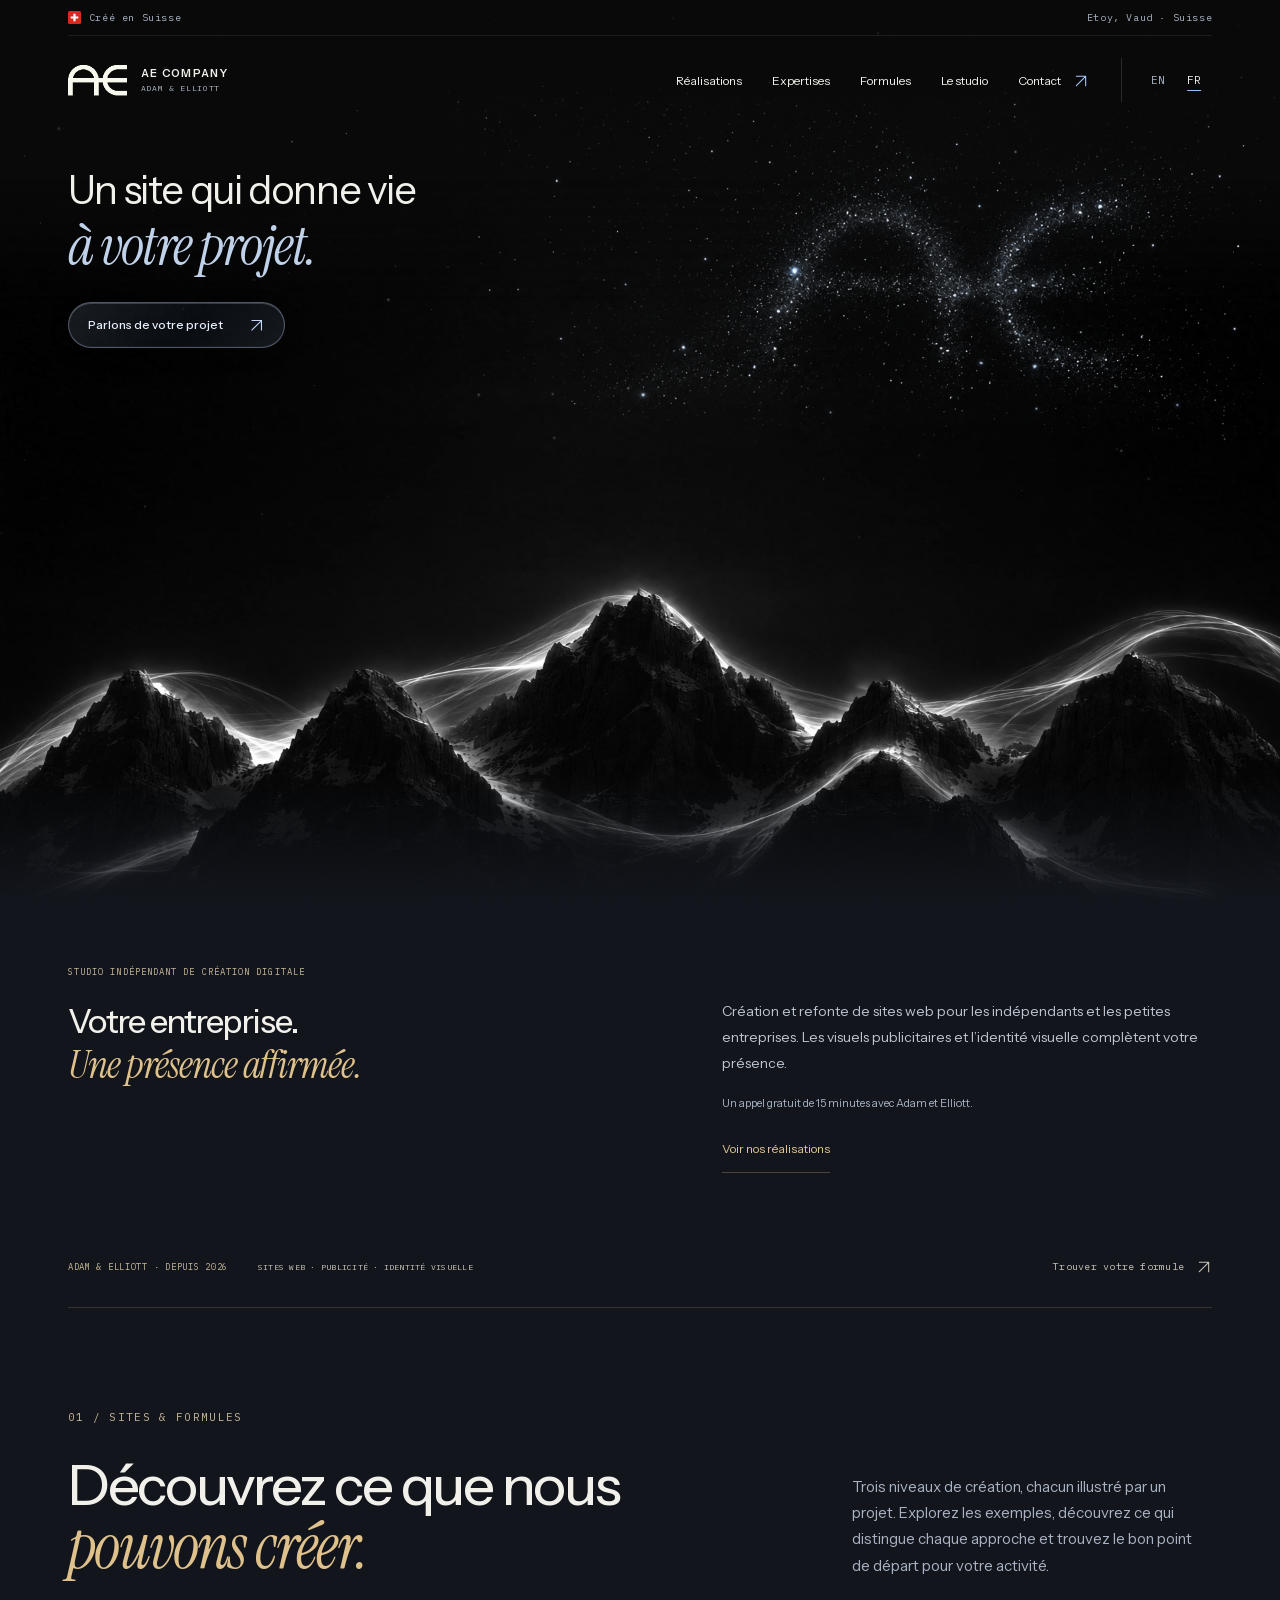
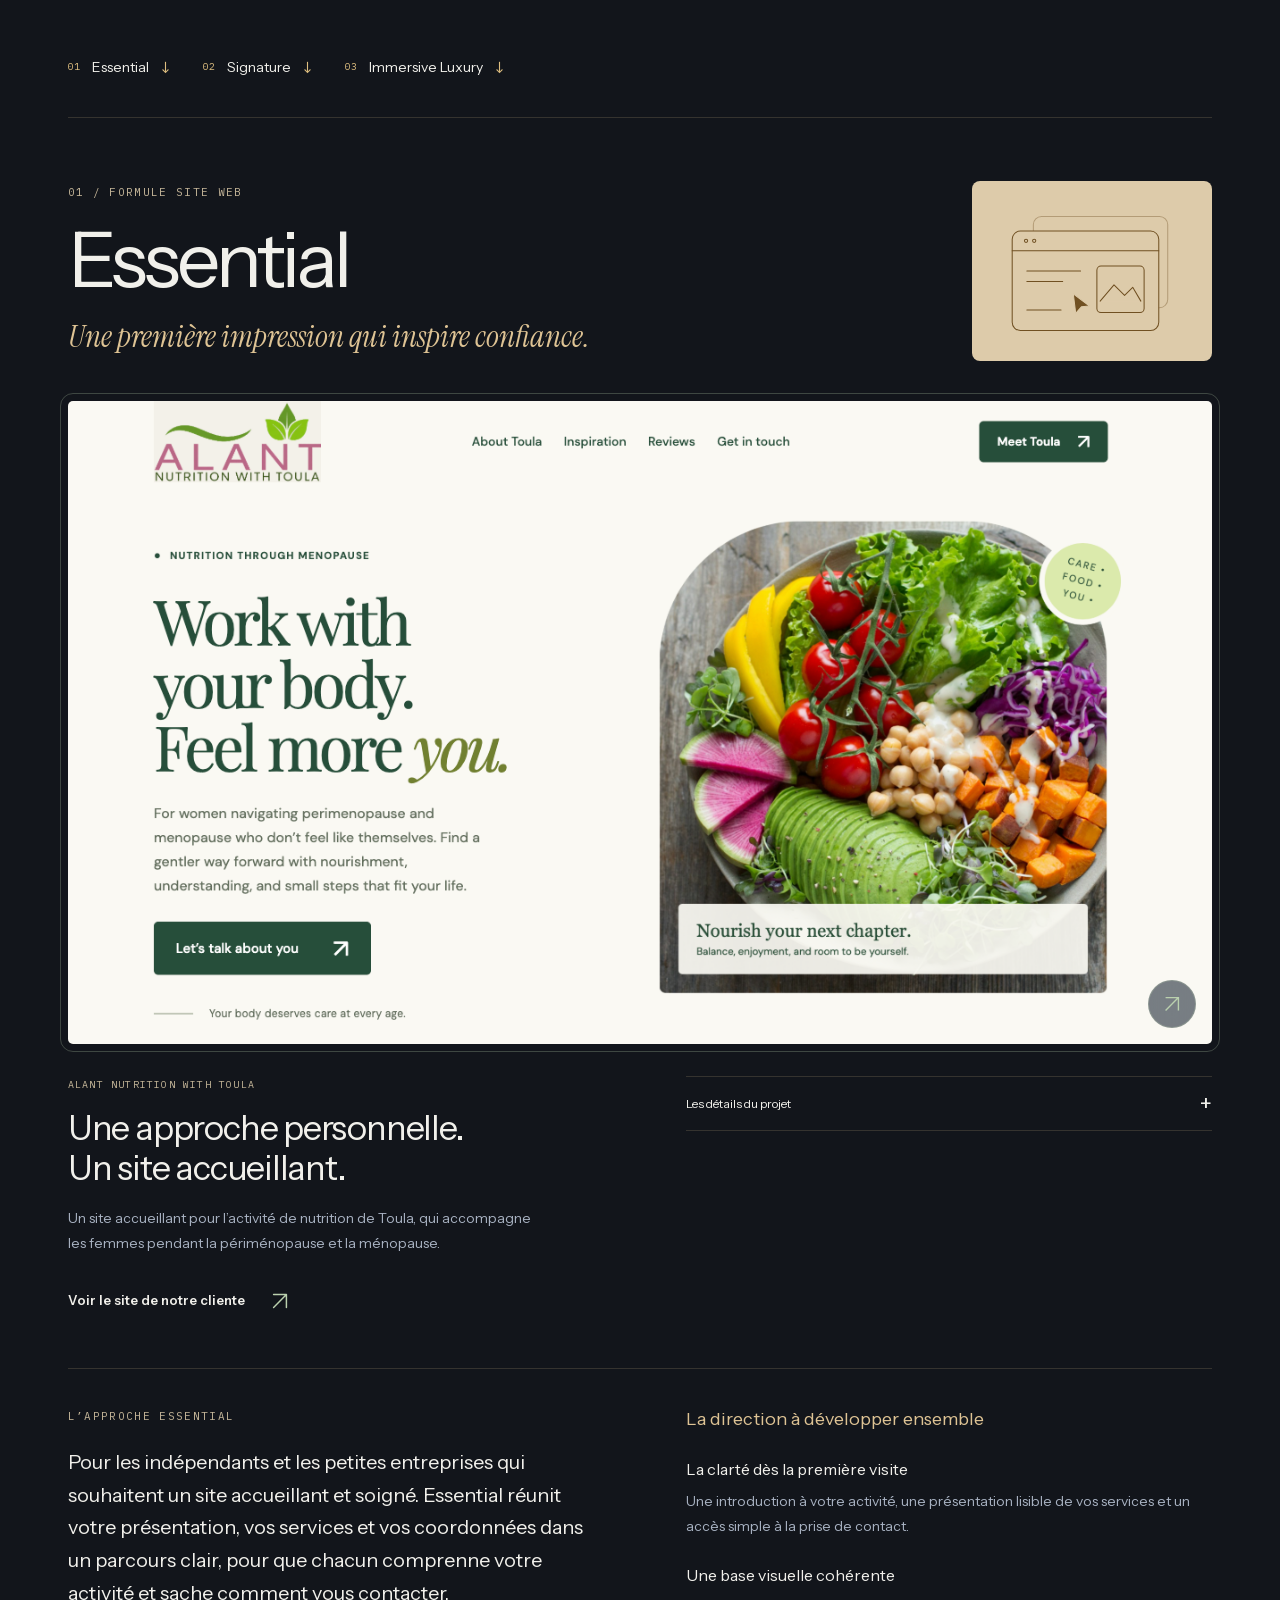
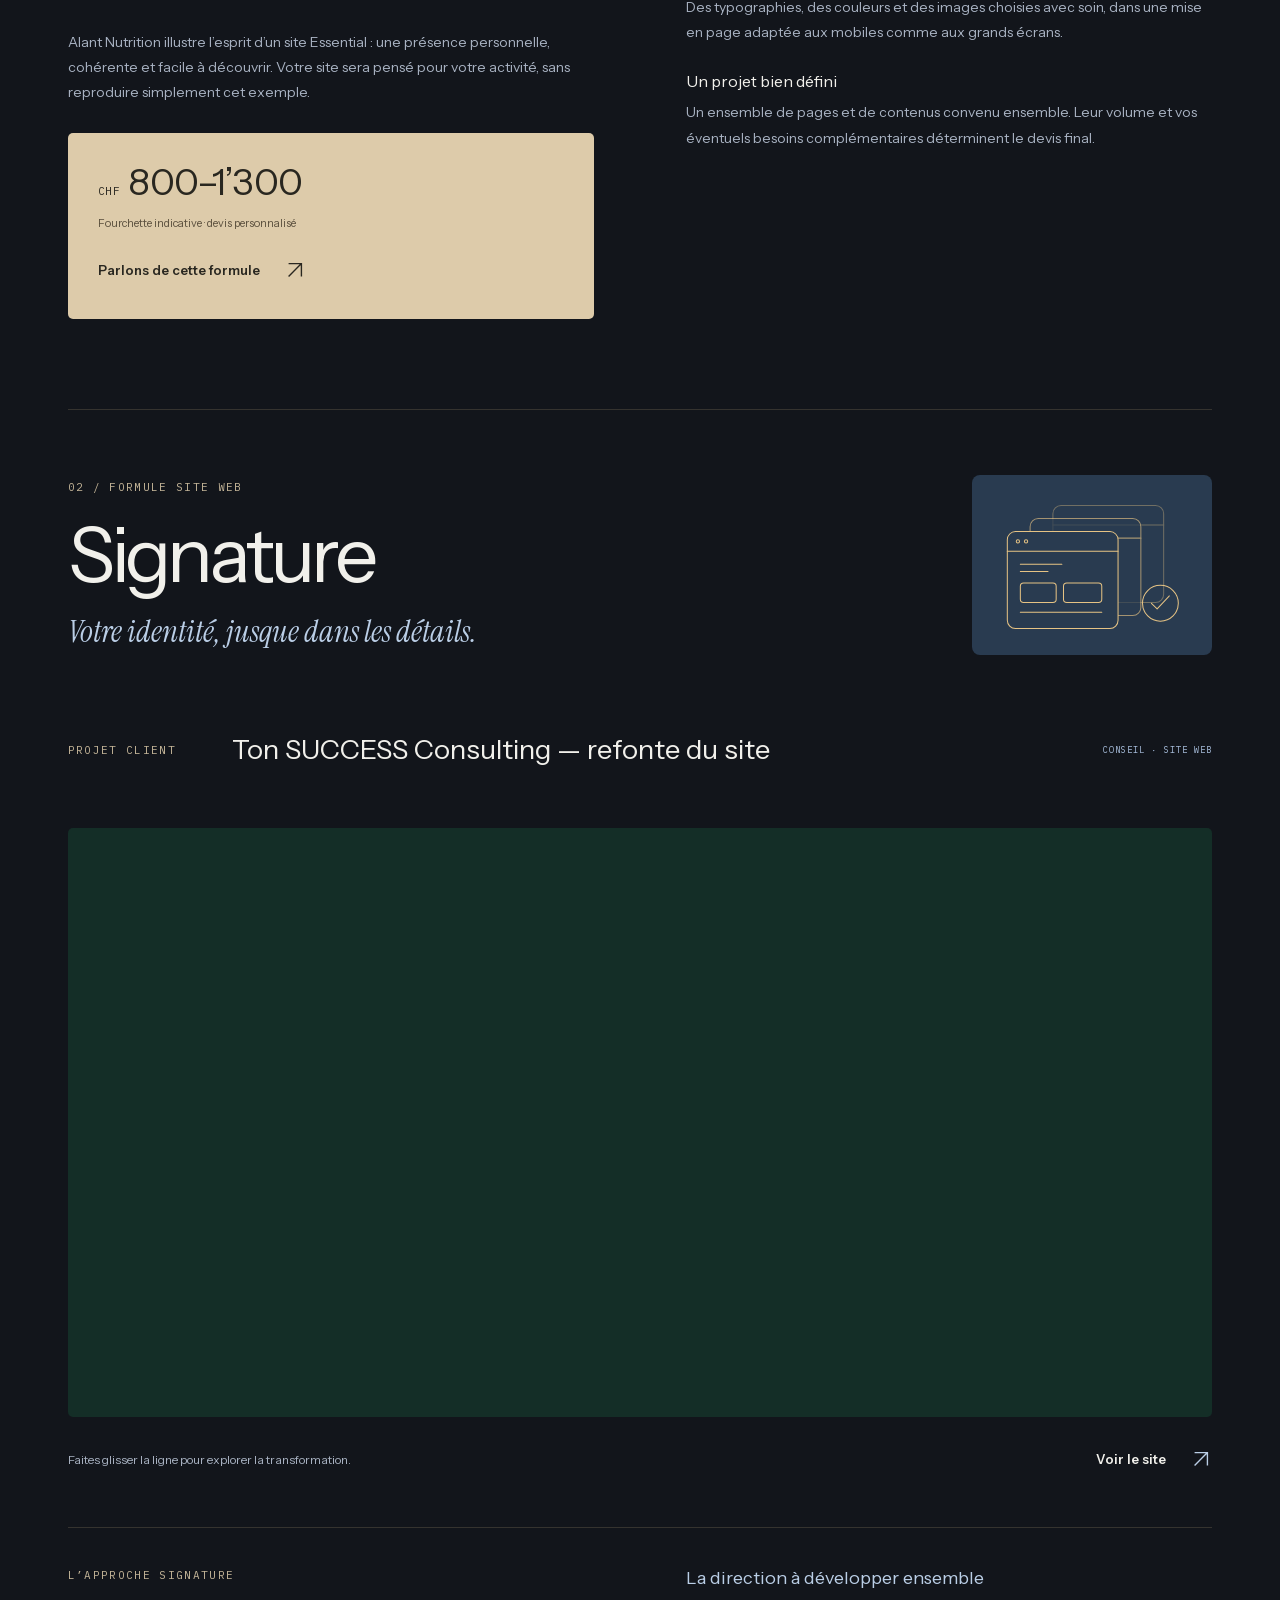
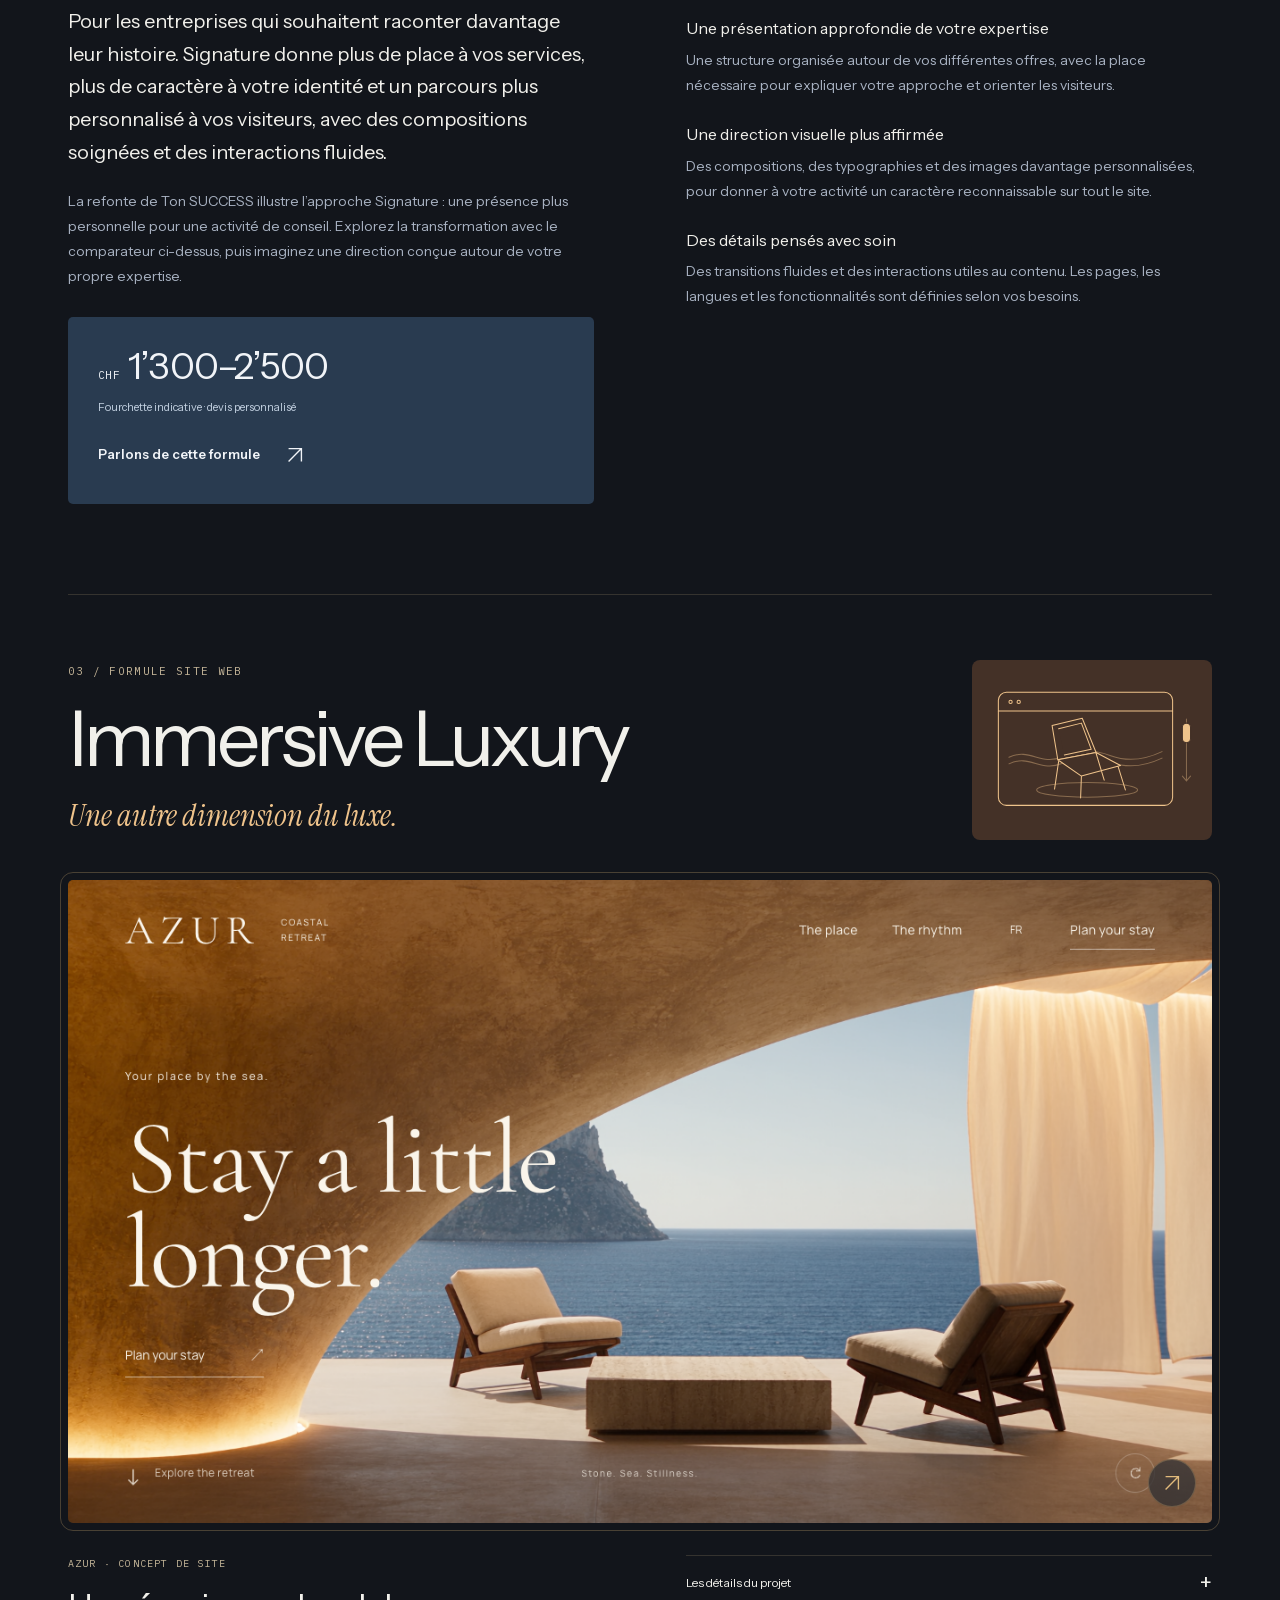
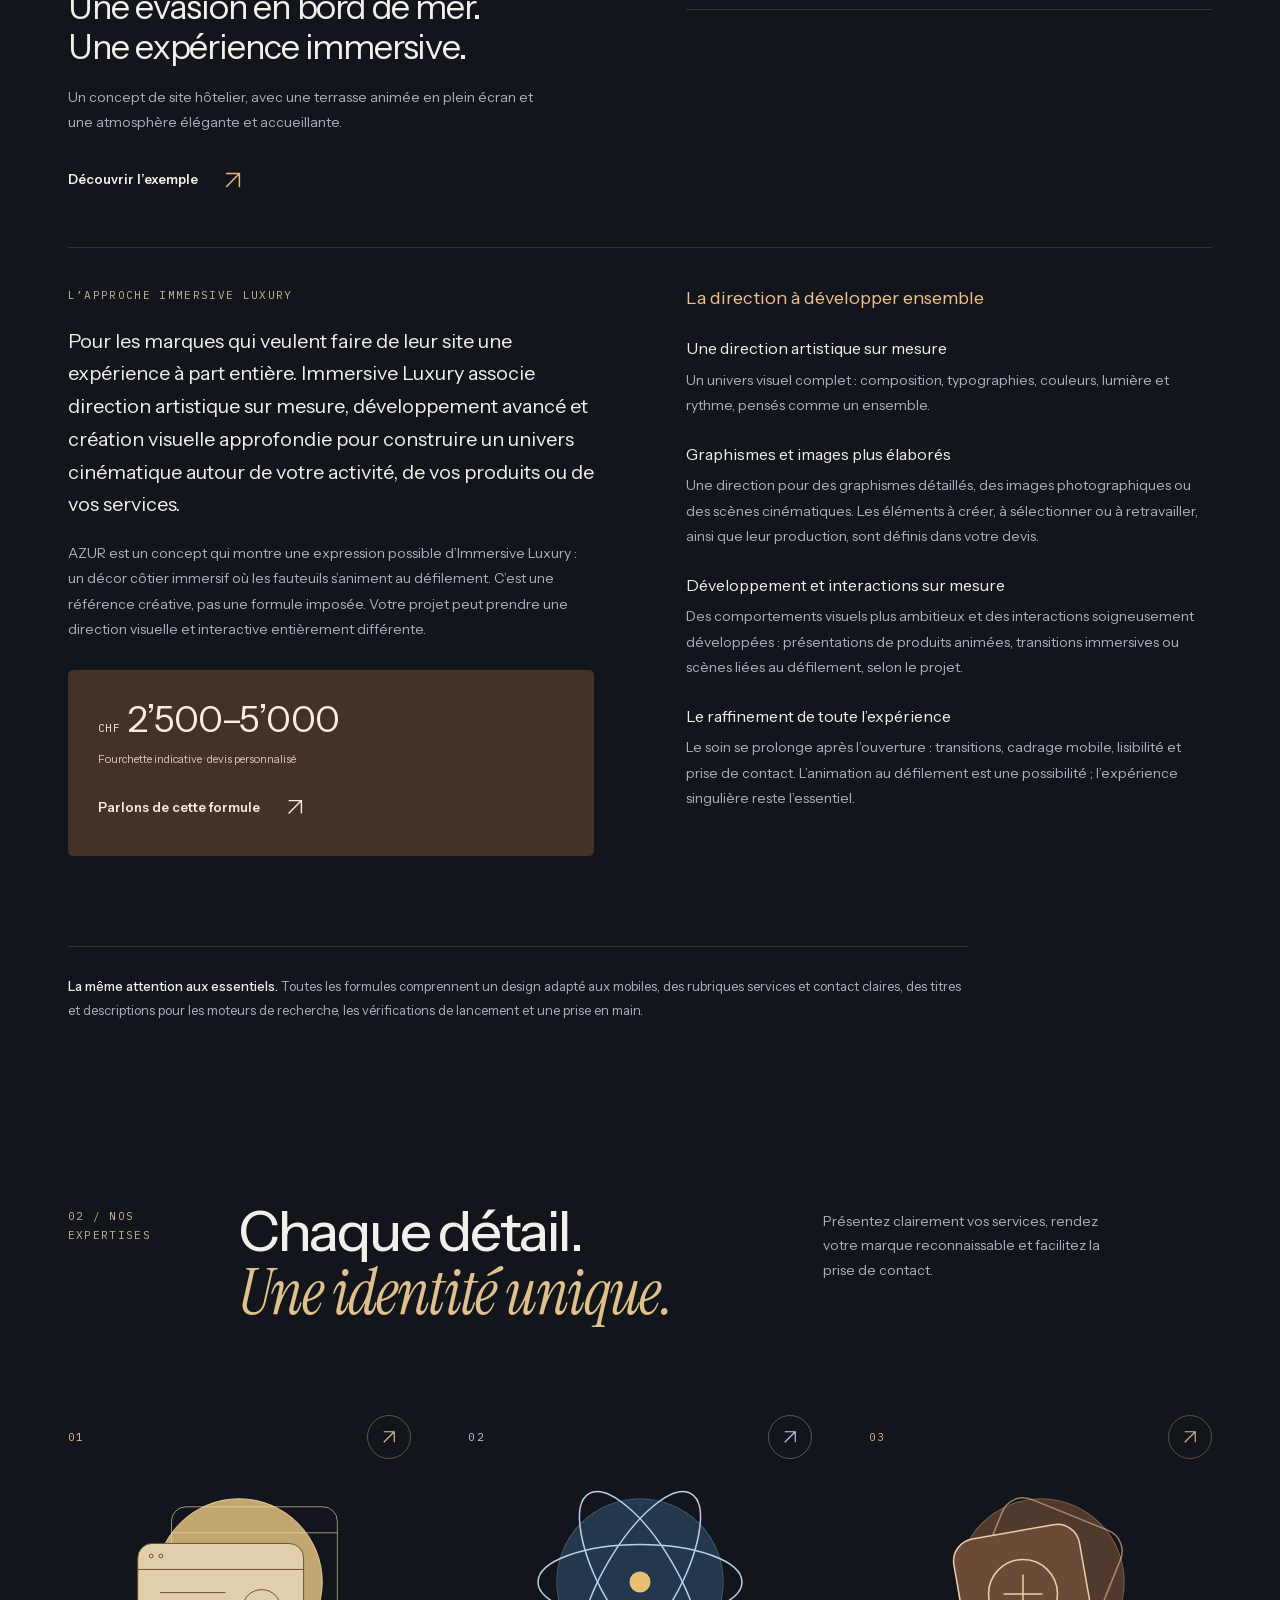
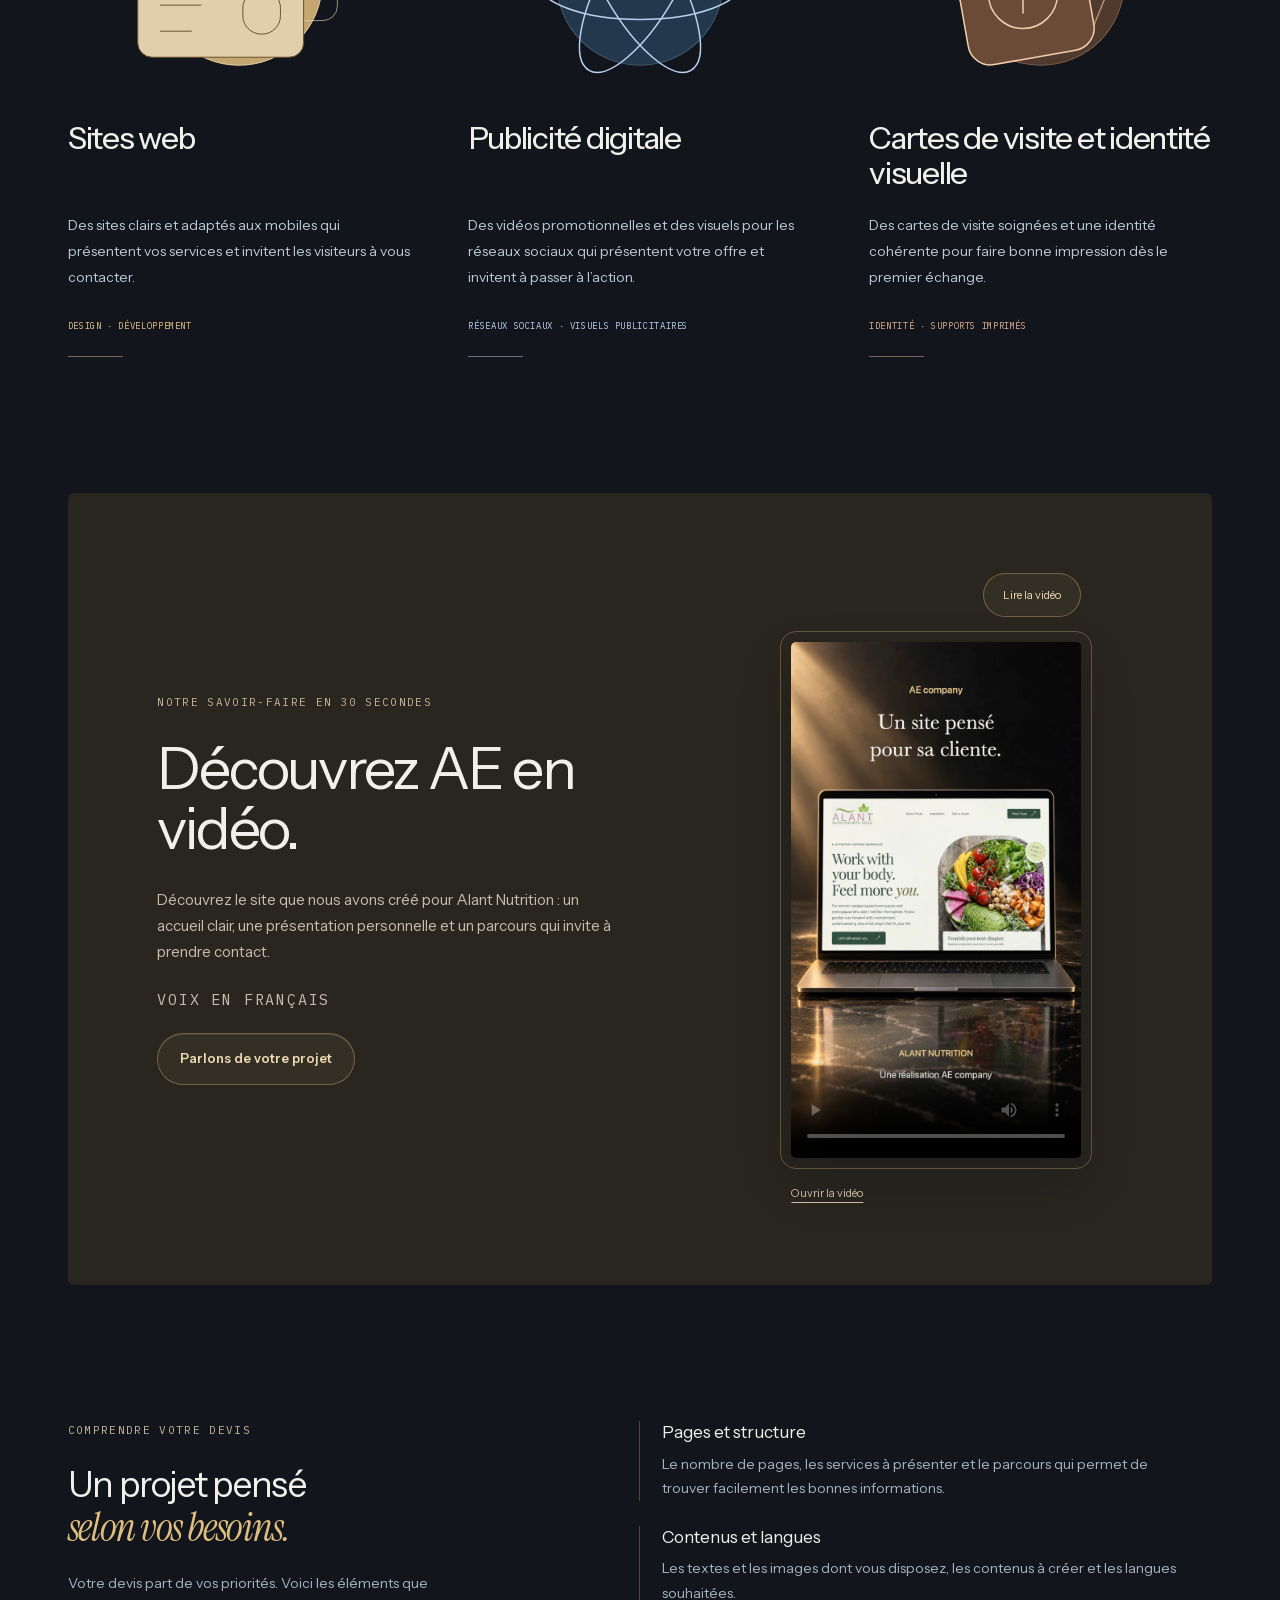
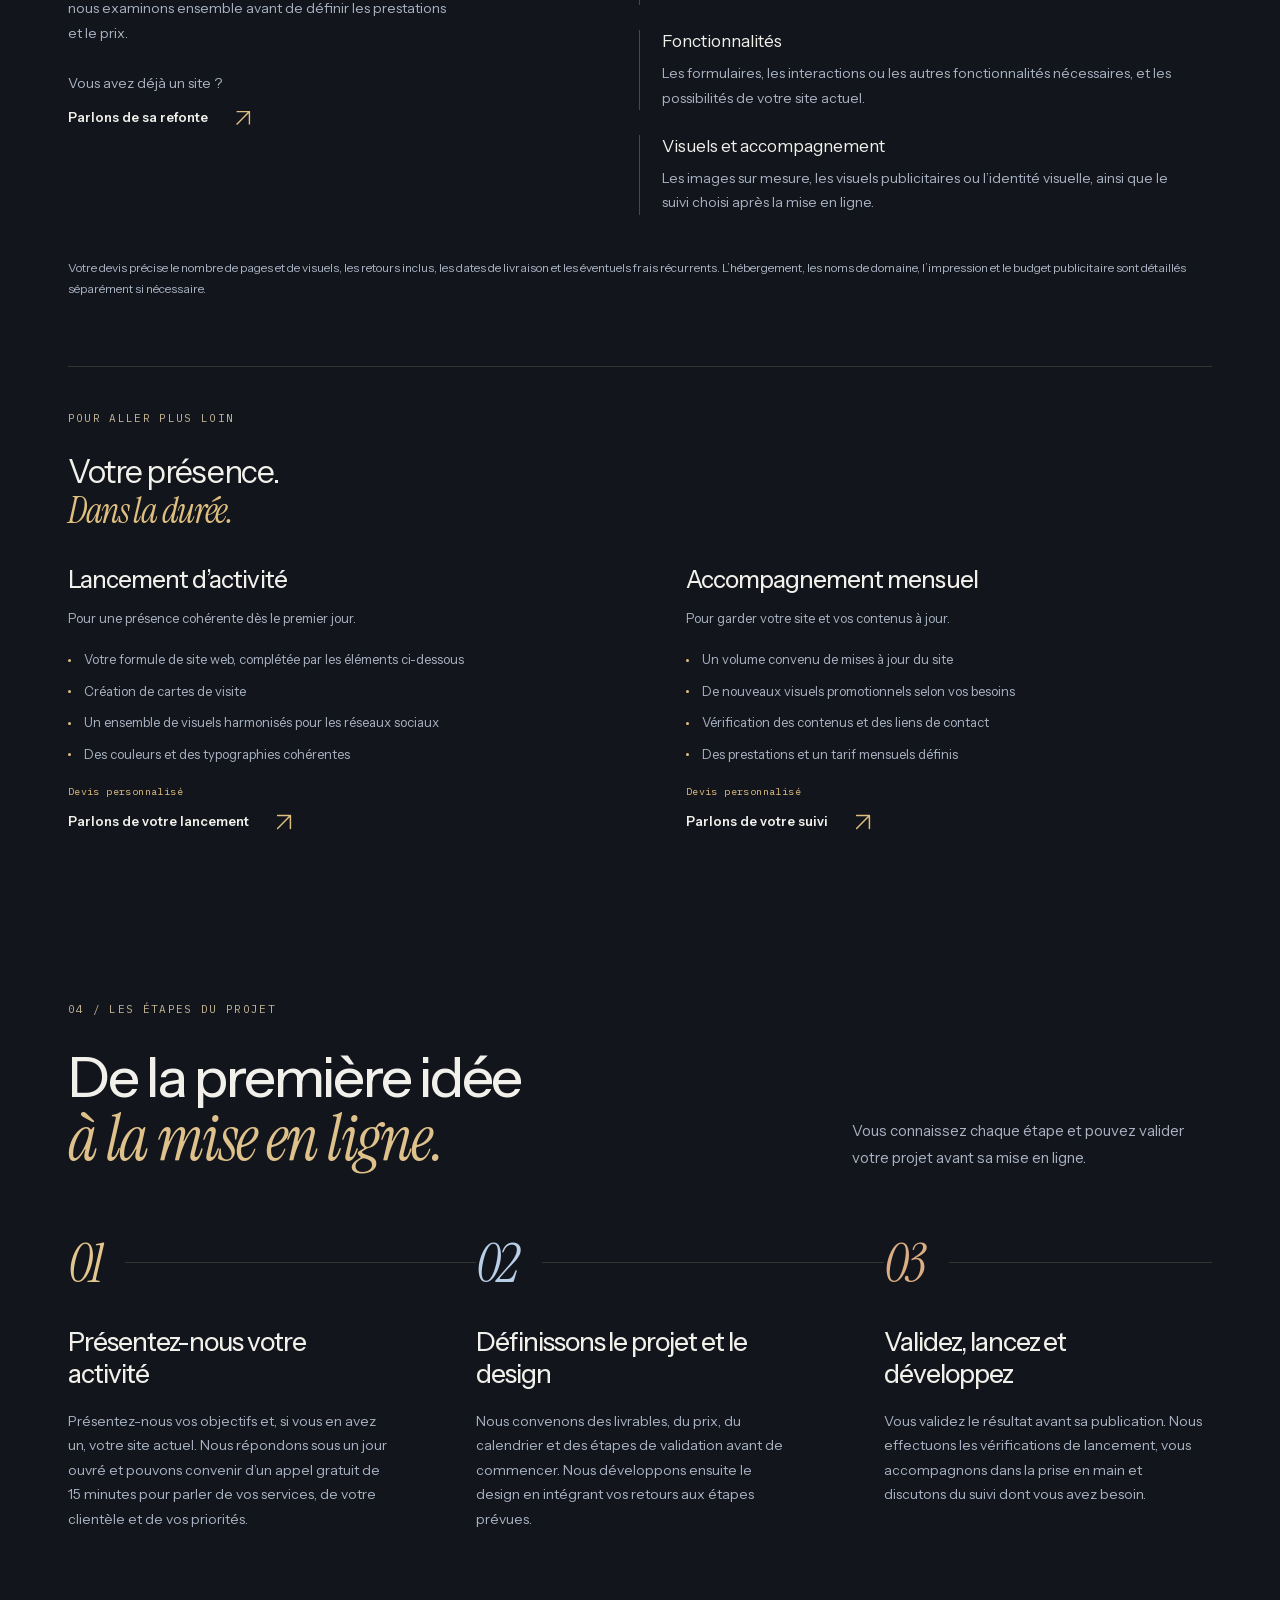
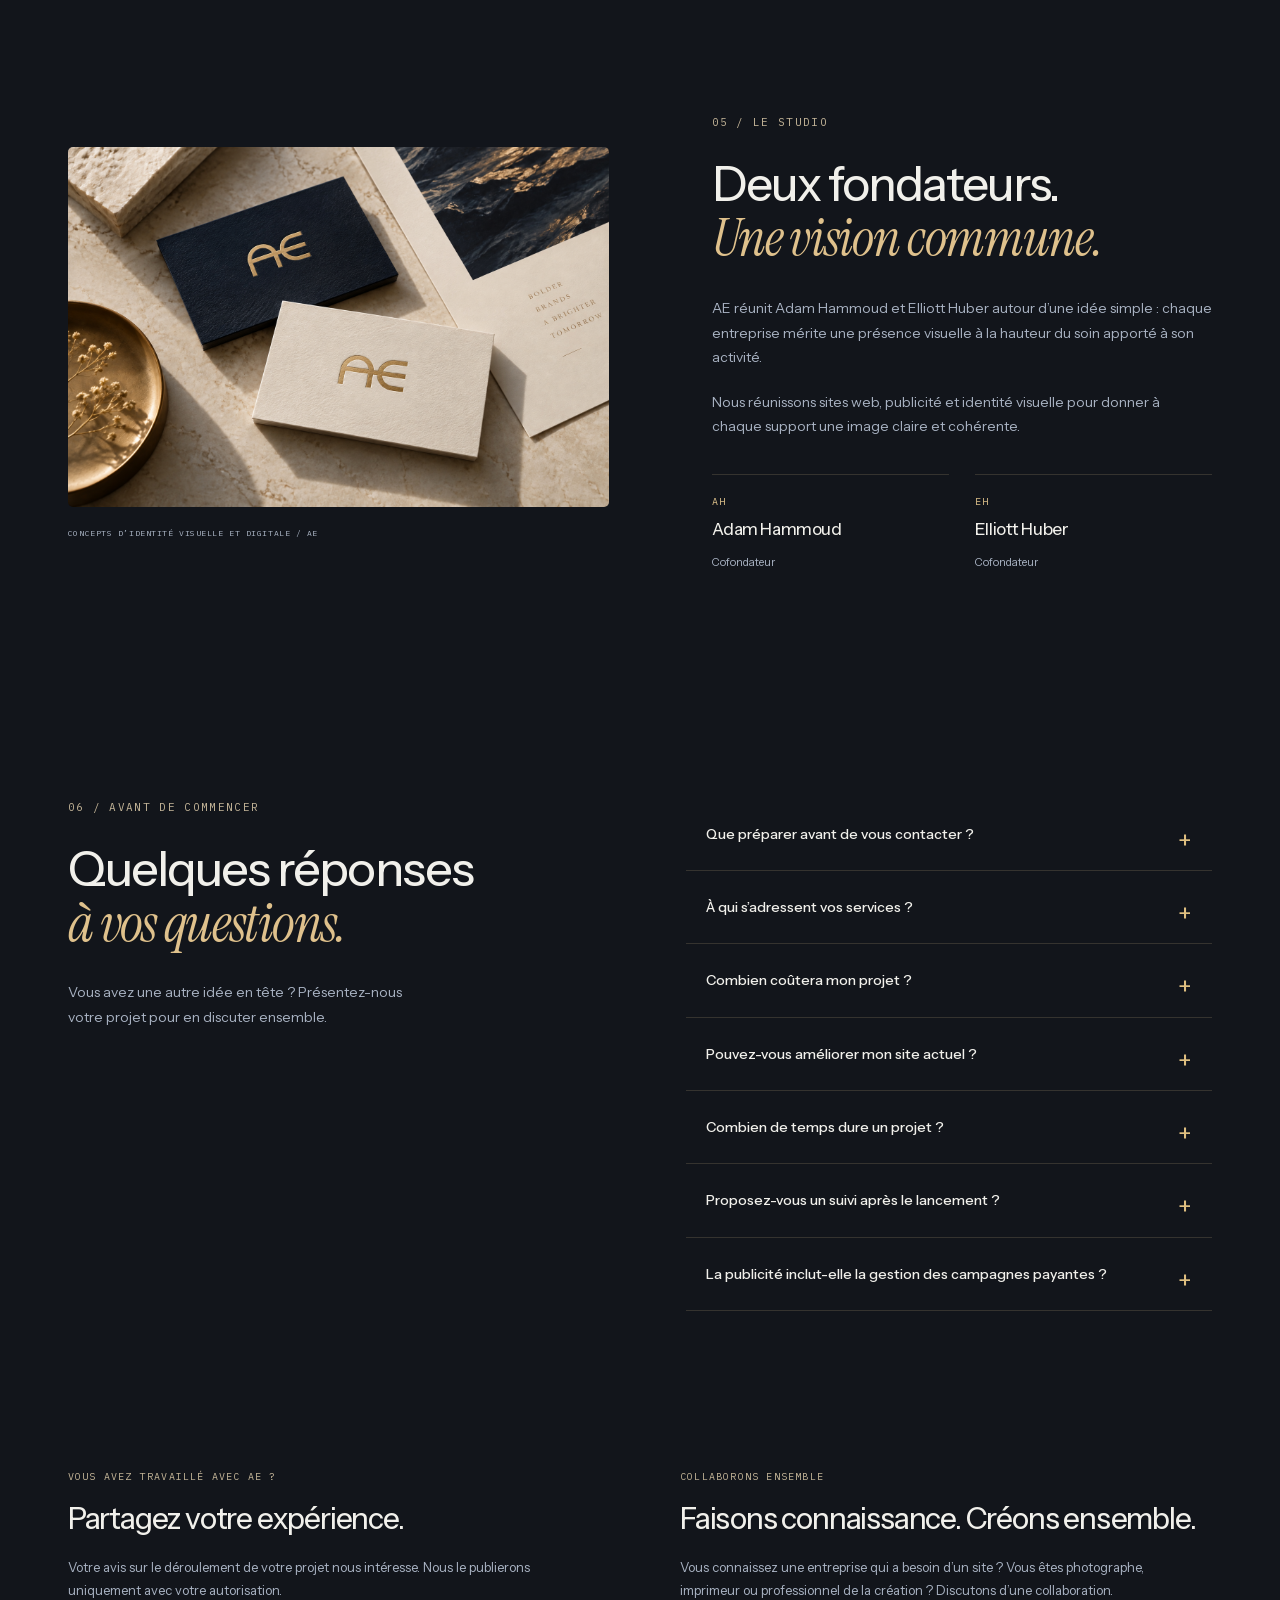
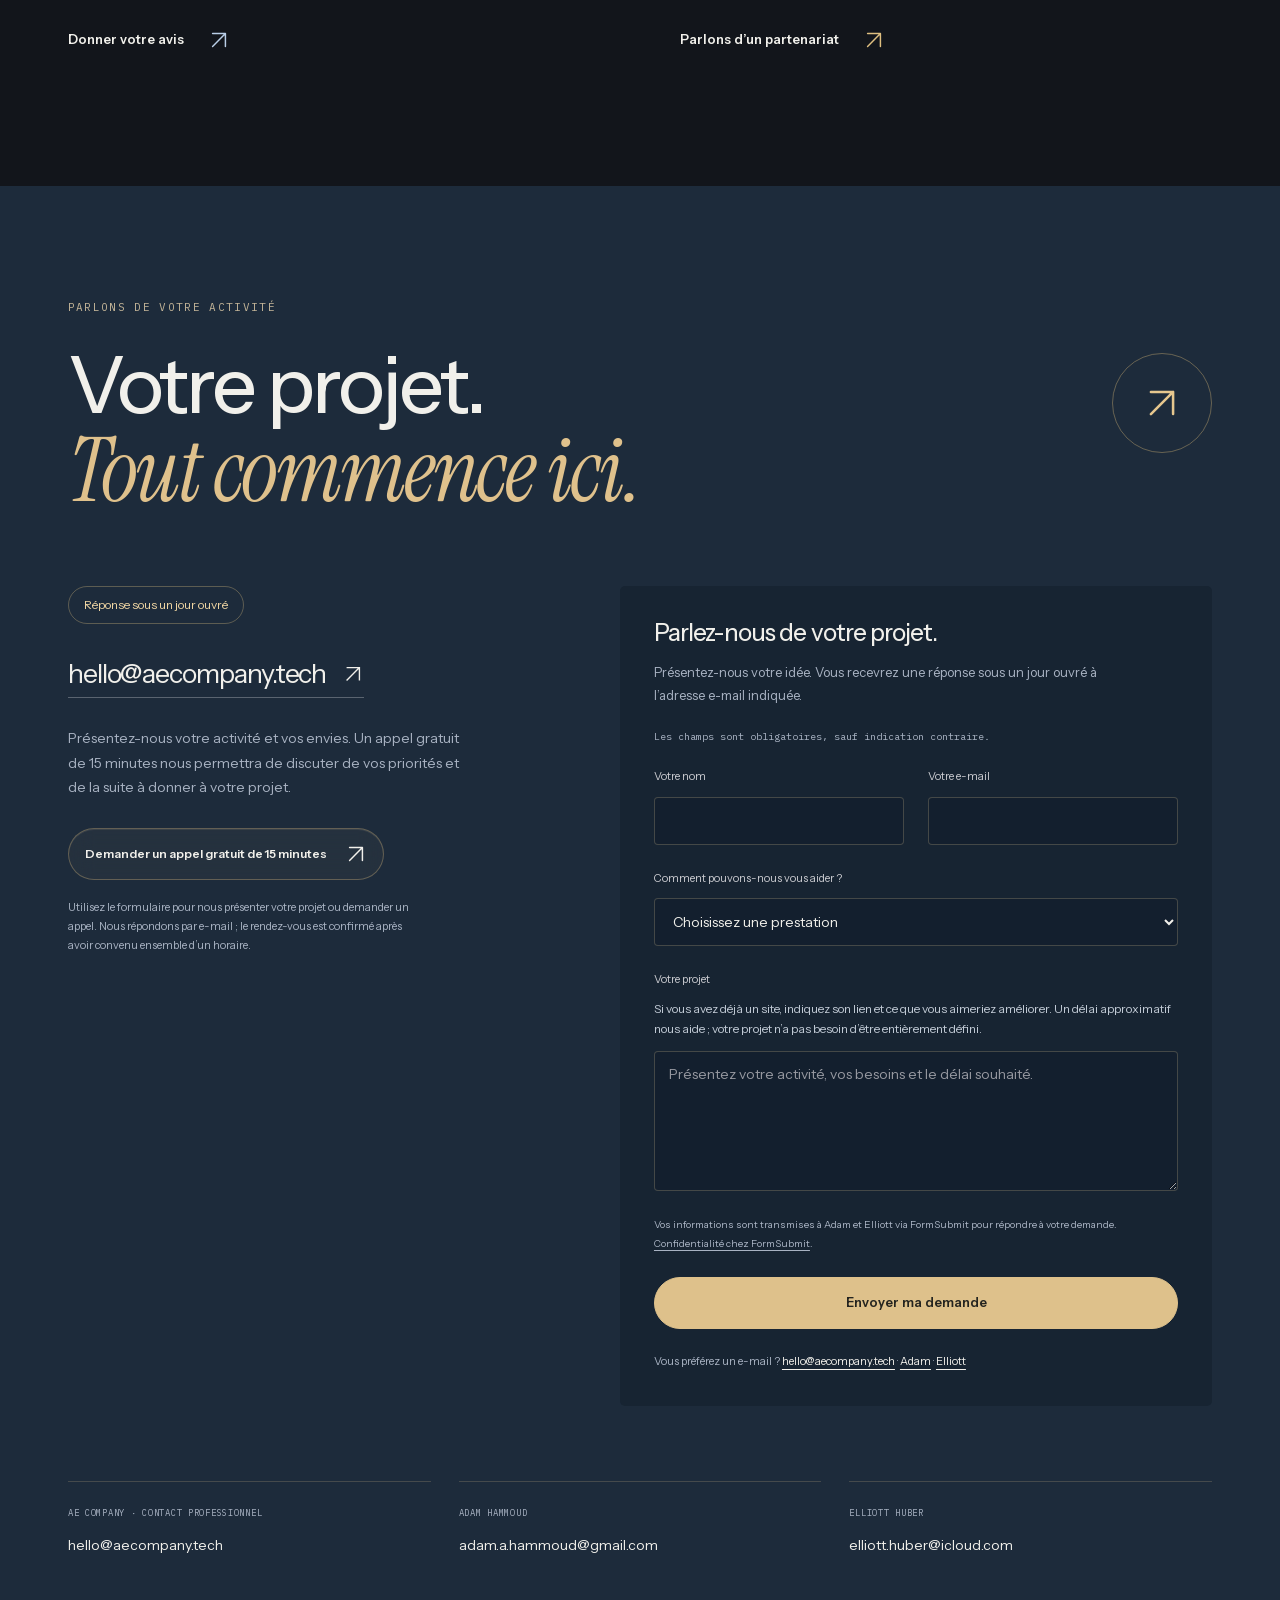
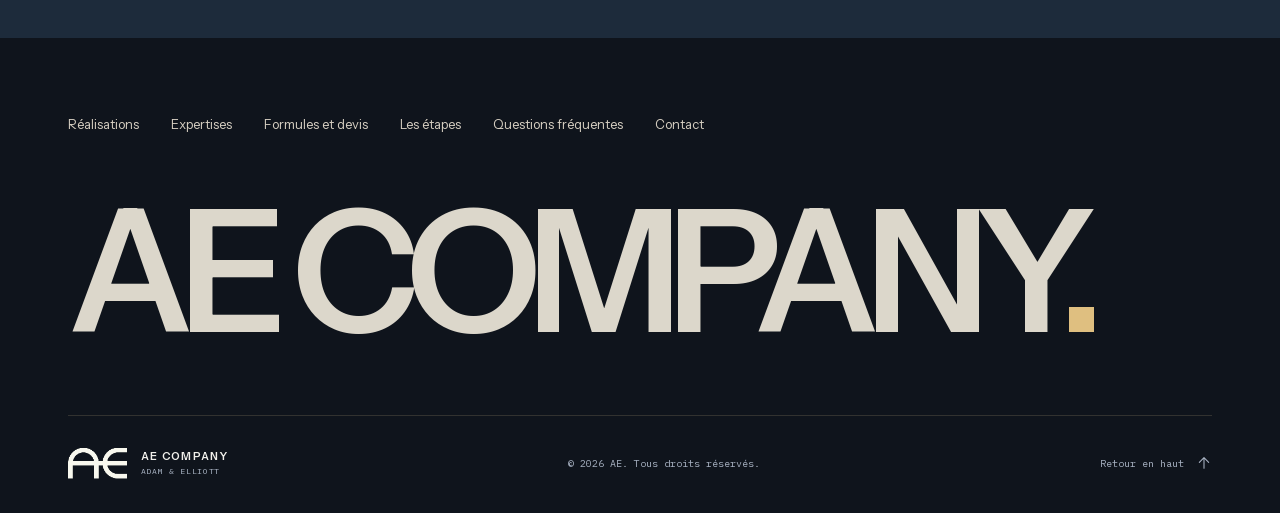
==== commit c53d3b09: "Pair each website package with a full-width project showcase" ====
--- a/fr.html
+++ b/fr.html
@@ -22,7 +22,7 @@
 
 
 
-<link rel="preload" as="font" href="assets/fonts/instrument-sans-latin.woff2" type="font/woff2" crossorigin=""><link rel="preload" as="font" href="assets/fonts/instrument-serif-italic-latin.woff2" type="font/woff2" crossorigin=""><link rel="preload" as="image" href="assets/alpine/opening.jpg"><link rel="stylesheet" href="design.css?v=20261015-alpine-left-2"><link rel="stylesheet" href="refinements.css?v=20261015-gold-1"><script src="site.js?v=20261016-tier-motion-1" defer=""></script><script src="contact-form.js?v=20261016-clarity-2" defer=""></script><script src="ad-player.js?v=20261015-atelier-2" defer=""></script><meta property="og:title" content="AE Company — Sites web et identité visuelle pour les petites entreprises"><meta property="og:description" content="Sites web, visuels publicitaires et identité visuelle pour les indépendants et les petites entreprises. Découvrez nos réalisations et demandez un appel gratuit de 15 minutes."><meta property="og:type" content="website"><meta property="og:url" content="https://aecompany.tech/fr.html"><meta property="og:image" content="https://aecompany.tech/assets/alpine/still.jpg"><meta property="og:locale" content="fr_CH"><link rel="stylesheet" href="constellation.css?v=20261016-stars-1"><script src="constellation.js?v=20261016-stars-1" defer></script><link rel="stylesheet" href="clarity.css?v=20261016-clarity-2"></head>
+<link rel="preload" as="font" href="assets/fonts/instrument-sans-latin.woff2" type="font/woff2" crossorigin=""><link rel="preload" as="font" href="assets/fonts/instrument-serif-italic-latin.woff2" type="font/woff2" crossorigin=""><link rel="preload" as="image" href="assets/alpine/opening.jpg"><link rel="stylesheet" href="design.css?v=20261015-alpine-left-2"><link rel="stylesheet" href="refinements.css?v=20261015-gold-1"><script src="site.js?v=20261016-tier-motion-1" defer=""></script><script src="contact-form.js?v=20261016-clarity-2" defer=""></script><script src="ad-player.js?v=20261015-atelier-2" defer=""></script><meta property="og:title" content="AE Company — Sites web et identité visuelle pour les petites entreprises"><meta property="og:description" content="Sites web, visuels publicitaires et identité visuelle pour les indépendants et les petites entreprises. Découvrez nos réalisations et demandez un appel gratuit de 15 minutes."><meta property="og:type" content="website"><meta property="og:url" content="https://aecompany.tech/fr.html"><meta property="og:image" content="https://aecompany.tech/assets/alpine/still.jpg"><meta property="og:locale" content="fr_CH"><link rel="stylesheet" href="constellation.css?v=20261016-stars-1"><script src="constellation.js?v=20261016-stars-1" defer></script><link rel="stylesheet" href="clarity.css?v=20261016-showcase-1"></head>
 <body>
 <svg width="0" height="0" aria-hidden="true" style="position:absolute"><defs><filter id="ae-monogram-cutout" color-interpolation-filters="sRGB"><feColorMatrix type="matrix" values="0 0 0 0 0.973 0 0 0 0 0.973 0 0 0 0 0.933 1.3 0 0 0 -0.25"></feColorMatrix></filter></defs></svg>
 <a class="skip" href="#main">Aller au contenu</a>
@@ -64,59 +64,38 @@
     <div class="hero-copy"><h1 id="hero-title"><span>Un site qui donne vie</span> <span class="hero-title-accent">à votre projet.</span></h1><div class="hero-actions"><a class="button hero-button glass-action" href="#contact">Parlons de votre projet <svg class="ae-icon" viewBox="0 0 24 24" fill="none" stroke="currentColor" stroke-width="1.5" aria-hidden="true"><path d="M5 19 19 5M5 5h14v14"></path></svg></a></div></div>
 
 
-  <span class="hero-status sr-only" role="status" aria-live="polite"></span></section><section class="opening-summary" aria-labelledby="opening-introduction"><div class="opening-summary-heading"><span class="hero-side-note">STUDIO INDÉPENDANT DE CRÉATION DIGITALE</span><h2 id="opening-introduction"><span>Votre entreprise.</span><span>Une présence affirmée.</span></h2></div><div class="opening-summary-copy"><p class="intro">Création et refonte de sites web pour les indépendants et les petites entreprises. Les visuels publicitaires et l’identité visuelle complètent votre présence.</p><p class="hero-assurance">Un appel gratuit de 15 minutes avec Adam et Elliott.</p><a class="hero-secondary" href="#work">Voir nos réalisations</a></div><div class="opening-summary-meta"><p class="eyebrow hero-kicker">ADAM &amp; ELLIOTT · DEPUIS 2026</p><div class="hero-bottom"><span>SITES WEB · PUBLICITÉ · IDENTITÉ VISUELLE</span><a href="#packages">Trouver votre formule <span aria-hidden="true"><svg class="ae-icon" xmlns="http://www.w3.org/2000/svg" width="24" height="24" viewBox="0 0 24 24" fill="none" stroke="currentColor" stroke-width="1.6" stroke-linecap="round" stroke-linejoin="round" aria-hidden="true" focusable="false"><path d="M5 19 19 5M5 5h14v14"></path></svg></span></a></div></div></section><section class="section work-section" id="work" aria-labelledby="work-title">
- <div class="growth-heading reveal"><div><p class="eyebrow">01 / NOS RÉALISATIONS</p><h2 id="work-title">Découvrez ce que nous<br><em>pouvons créer.</em></h2></div><p>Des projets clients et des concepts originaux. Découvrez les sites et explorez chaque détail par vous-même.</p></div>
- <article class="client-showcase reveal" id="tonsuccess-project" aria-labelledby="tonsuccess-title"><div class="project-heading"><p class="eyebrow">01 / PROJET CLIENT</p><h3 class="project-title" id="tonsuccess-title">Ton SUCCESS Consulting — refonte du site</h3><span class="project-category">CONSEIL · SITE WEB</span></div>
+  <span class="hero-status sr-only" role="status" aria-live="polite"></span></section><section class="opening-summary" aria-labelledby="opening-introduction"><div class="opening-summary-heading"><span class="hero-side-note">STUDIO INDÉPENDANT DE CRÉATION DIGITALE</span><h2 id="opening-introduction"><span>Votre entreprise.</span><span>Une présence affirmée.</span></h2></div><div class="opening-summary-copy"><p class="intro">Création et refonte de sites web pour les indépendants et les petites entreprises. Les visuels publicitaires et l’identité visuelle complètent votre présence.</p><p class="hero-assurance">Un appel gratuit de 15 minutes avec Adam et Elliott.</p><a class="hero-secondary" href="#work">Voir nos réalisations</a></div><div class="opening-summary-meta"><p class="eyebrow hero-kicker">ADAM &amp; ELLIOTT · DEPUIS 2026</p><div class="hero-bottom"><span>SITES WEB · PUBLICITÉ · IDENTITÉ VISUELLE</span><a href="#packages">Trouver votre formule <span aria-hidden="true"><svg class="ae-icon" xmlns="http://www.w3.org/2000/svg" width="24" height="24" viewBox="0 0 24 24" fill="none" stroke="currentColor" stroke-width="1.6" stroke-linecap="round" stroke-linejoin="round" aria-hidden="true" focusable="false"><path d="M5 19 19 5M5 5h14v14"></path></svg></span></a></div></div></section><section class="section work-section package-showcase" id="work" aria-labelledby="work-title"><div class="growth-heading reveal"><div><p class="eyebrow">01 / SITES &amp; FORMULES</p><h2 id="work-title">Découvrez ce que nous<br><em>pouvons créer.</em></h2></div><p>Trois niveaux de création, chacun illustré par un projet. Explorez les exemples, découvrez ce qui distingue chaque approche et trouvez le bon point de départ pour votre activité.</p></div><div id="packages"><nav class="tier-index" aria-label="Découvrir les formules"><a href="#package-essential"><span>01</span>Essential<span aria-hidden="true">↓</span></a><a href="#package-signature"><span>02</span>Signature<span aria-hidden="true">↓</span></a><a href="#package-immersive"><span>03</span>Immersive Luxury<span aria-hidden="true">↓</span></a></nav><div class="website-tiers"><article class="website-tier tier-chapter" data-tier="essential" id="package-essential" aria-labelledby="tier-essential-title">
+ <div class="tier-chapter-heading reveal"><div><p class="eyebrow">01 / FORMULE SITE WEB</p><h3 id="tier-essential-title">Essential</h3><p class="tier-tagline">Une première impression qui inspire confiance.</p></div><div class="tier-art"><svg viewBox="0 0 280 190" fill="none" aria-hidden="true"><g class="tier-back"><rect x="68" y="28" width="165" height="112" rx="10"/></g><g class="tier-front"><rect x="42" y="46" width="180" height="122" rx="10"/><path d="M42 70h180M60 95h66M60 108h44M60 143h42"/><rect x="146" y="89" width="58" height="57" rx="5"/><path d="m150 132 17-20 13 13 10-10 10 17"/><circle cx="59" cy="58" r="2"/><circle cx="69" cy="58" r="2"/></g><path class="tier-cursor" d="m117 123 3 24 7-8 10-1z"/></svg></div></div>
+ <div class="tier-project reveal"><article class="case-study" id="alant-project">
+  <a class="case-image" href="https://alant-nutrition.com/" target="_blank" rel="noopener noreferrer" aria-label="Voir le site d’Alant Nutrition (s’ouvre dans un nouvel onglet)"><img src="alant-project-current.png" width="1280" height="720" alt="La page d’accueil actuelle d’Alant Nutrition : une présentation de son approche et un bol coloré d’aliments frais" loading="lazy" decoding="async"><span class="project-open" aria-hidden="true"><svg class="ae-icon" viewBox="0 0 24 24" fill="none" stroke="currentColor" stroke-width="1.5" aria-hidden="true"><path d="M5 19 19 5M5 5h14v14"></path></svg></span></a>
+  <div class="case-copy"><p class="eyebrow">ALANT NUTRITION WITH TOULA</p><h4>Une approche personnelle.<br>Un site accueillant.</h4><p>Un site accueillant pour l’activité de nutrition de Toula, qui accompagne les femmes pendant la périménopause et la ménopause.</p><details class="project-details"><summary>Les détails du projet<span aria-hidden="true">+</span></summary><dl><div><dt>L’objectif</dt><dd>Présenter la praticienne et permettre de découvrir facilement ses services.</dd></div><div><dt>Notre réalisation</dt><dd>Un accueil clair, une présentation de Toula, son approche nutritionnelle, une rubrique d’inspiration et des liens de contact.</dd></div><div><dt>Les choix de design</dt><dd>Des images chaleureuses, des contenus lisibles et une identité visuelle cohérente sur tout le site.</dd></div></dl></details><a class="text-link" href="https://alant-nutrition.com/" target="_blank" rel="noopener noreferrer">Voir le site de notre cliente <span aria-hidden="true"><svg class="ae-icon" xmlns="http://www.w3.org/2000/svg" width="24" height="24" viewBox="0 0 24 24" fill="none" stroke="currentColor" stroke-width="1.6" stroke-linecap="round" stroke-linejoin="round" aria-hidden="true" focusable="false"><path d="M5 19 19 5M5 5h14v14"></path></svg></span></a></div>
+ </article></div>
+ <div class="tier-story reveal"><div class="tier-overview"><p class="eyebrow">L’APPROCHE ESSENTIAL</p><p class="tier-description">Pour les indépendants et les petites entreprises qui souhaitent un site accueillant et soigné. Essential réunit votre présentation, vos services et vos coordonnées dans un parcours clair, pour que chacun comprenne votre activité et sache comment vous contacter.</p><p class="tier-example-note">Alant Nutrition illustre l’esprit d’un site Essential : une présence personnelle, cohérente et facile à découvrir. Votre site sera pensé pour votre activité, sans reproduire simplement cet exemple.</p><div class="tier-investment"><p class="package-price"><span class="tier-currency">CHF</span> <span>800–1’300</span></p>
+ <p class="tier-range-note">Fourchette indicative · devis personnalisé</p><a class="text-link tier-cta" href="#enquiry" data-enquiry-service="website" data-enquiry-package="Essential">Parlons de cette formule <svg class="ae-icon" viewBox="0 0 24 24" fill="none" stroke="currentColor" stroke-width="1.5" aria-hidden="true"><path d="M5 19 19 5M5 5h14v14"/></svg></a></div></div><div class="tier-capabilities"><h4>La direction à développer ensemble</h4><dl><div><dt>La clarté dès la première visite</dt><dd>Une introduction à votre activité, une présentation lisible de vos services et un accès simple à la prise de contact.</dd></div><div><dt>Une base visuelle cohérente</dt><dd>Des typographies, des couleurs et des images choisies avec soin, dans une mise en page adaptée aux mobiles comme aux grands écrans.</dd></div><div><dt>Un projet bien défini</dt><dd>Un ensemble de pages et de contenus convenu ensemble. Leur volume et vos éventuels besoins complémentaires déterminent le devis final.</dd></div></dl></div></div>
+</article><article class="website-tier tier-chapter" data-tier="signature" id="package-signature" aria-labelledby="tier-signature-title">
+ <div class="tier-chapter-heading reveal"><div><p class="eyebrow">02 / FORMULE SITE WEB</p><h3 id="tier-signature-title">Signature</h3><p class="tier-tagline">Votre identité, jusque dans les détails.</p></div><div class="tier-art"><svg viewBox="0 0 280 190" fill="none" aria-hidden="true"><g class="tier-back"><rect x="92" y="22" width="136" height="119" rx="10"/><path d="M92 46h136"/></g><g class="tier-middle"><rect x="64" y="38" width="136" height="119" rx="10"/><path d="M64 62h136"/></g><g class="tier-front"><rect x="36" y="54" width="136" height="119" rx="10"/><path d="M36 78h136M52 94h51M52 103h34M52 153h100"/><rect x="52" y="117" width="44" height="24" rx="4"/><rect x="105" y="117" width="47" height="24" rx="4"/><circle cx="49" cy="66" r="2"/><circle cx="59" cy="66" r="2"/></g><g class="tier-detail"><circle cx="224" cy="142" r="22"/><path d="m213 142 7 7 15-16"/></g></svg></div></div>
+ <div class="tier-project reveal"><article class="client-showcase" id="tonsuccess-project" aria-labelledby="tonsuccess-title"><div class="project-heading"><p class="eyebrow">PROJET CLIENT</p><h4 class="project-title" id="tonsuccess-title">Ton SUCCESS Consulting — refonte du site</h4><span class="project-category">CONSEIL · SITE WEB</span></div>
 
   <iframe src="https://tonsuccess.com/compare/?embed=1&amp;lang=fr" title="Ton SUCCESS : faites glisser la ligne pour comparer l’ancien et le nouveau site" loading="lazy" allow="autoplay" width="1200" height="680" referrerpolicy="strict-origin-when-cross-origin"></iframe>
- <div class="project-footer"><p>Faites glisser la ligne pour explorer la transformation.</p><a class="text-link" href="https://tonsuccess.com/" target="_blank" rel="noopener noreferrer">Voir le site <svg class="ae-icon" viewBox="0 0 24 24" fill="none" stroke="currentColor" stroke-width="1.5" aria-hidden="true"><path d="M5 19 19 5M5 5h14v14"></path></svg></a></div></article>
-
-
-
-<div class="project-pair"><article class="case-study reveal">
-  <a class="case-image" href="https://alant-nutrition.com/" target="_blank" rel="noopener noreferrer" aria-label="Voir le site d’Alant Nutrition (s’ouvre dans un nouvel onglet)"><img src="alant-project-current.png" width="1280" height="720" alt="La page d’accueil actuelle d’Alant Nutrition : une présentation de son approche et un bol coloré d’aliments frais" loading="lazy" decoding="async"><span class="project-open" aria-hidden="true"><svg class="ae-icon" viewBox="0 0 24 24" fill="none" stroke="currentColor" stroke-width="1.5" aria-hidden="true"><path d="M5 19 19 5M5 5h14v14"></path></svg></span></a>
-  <div class="case-copy"><p class="eyebrow">ALANT NUTRITION WITH TOULA</p><h3>Une approche personnelle.<br>Un site accueillant.</h3><p>Un site accueillant pour l’activité de nutrition de Toula, qui accompagne les femmes pendant la périménopause et la ménopause.</p><details class="project-details"><summary>Les détails du projet<span aria-hidden="true">+</span></summary><dl><div><dt>L’objectif</dt><dd>Présenter la praticienne et permettre de découvrir facilement ses services.</dd></div><div><dt>Notre réalisation</dt><dd>Un accueil clair, une présentation de Toula, son approche nutritionnelle, une rubrique d’inspiration et des liens de contact.</dd></div><div><dt>Les choix de design</dt><dd>Des images chaleureuses, des contenus lisibles et une identité visuelle cohérente sur tout le site.</dd></div></dl></details><a class="text-link" href="https://alant-nutrition.com/" target="_blank" rel="noopener noreferrer">Voir le site de notre cliente <span aria-hidden="true"><svg class="ae-icon" xmlns="http://www.w3.org/2000/svg" width="24" height="24" viewBox="0 0 24 24" fill="none" stroke="currentColor" stroke-width="1.6" stroke-linecap="round" stroke-linejoin="round" aria-hidden="true" focusable="false"><path d="M5 19 19 5M5 5h14v14"></path></svg></span></a></div>
- </article><article class="case-study reveal" id="azur-example">
+ <div class="project-footer"><p>Faites glisser la ligne pour explorer la transformation.</p><a class="text-link" href="https://tonsuccess.com/" target="_blank" rel="noopener noreferrer">Voir le site <svg class="ae-icon" viewBox="0 0 24 24" fill="none" stroke="currentColor" stroke-width="1.5" aria-hidden="true"><path d="M5 19 19 5M5 5h14v14"></path></svg></a></div></article></div>
+ <div class="tier-story reveal"><div class="tier-overview"><p class="eyebrow">L’APPROCHE SIGNATURE</p><p class="tier-description">Pour les entreprises qui souhaitent raconter davantage leur histoire. Signature donne plus de place à vos services, plus de caractère à votre identité et un parcours plus personnalisé à vos visiteurs, avec des compositions soignées et des interactions fluides.</p><p class="tier-example-note">La refonte de Ton SUCCESS illustre l’approche Signature : une présence plus personnelle pour une activité de conseil. Explorez la transformation avec le comparateur ci-dessus, puis imaginez une direction conçue autour de votre propre expertise.</p><div class="tier-investment"><p class="package-price"><span class="tier-currency">CHF</span> <span>1’300–2’500</span></p>
+ <p class="tier-range-note">Fourchette indicative · devis personnalisé</p><a class="text-link tier-cta" href="#enquiry" data-enquiry-service="website" data-enquiry-package="Signature">Parlons de cette formule <svg class="ae-icon" viewBox="0 0 24 24" fill="none" stroke="currentColor" stroke-width="1.5" aria-hidden="true"><path d="M5 19 19 5M5 5h14v14"/></svg></a></div></div><div class="tier-capabilities"><h4>La direction à développer ensemble</h4><dl><div><dt>Une présentation approfondie de votre expertise</dt><dd>Une structure organisée autour de vos différentes offres, avec la place nécessaire pour expliquer votre approche et orienter les visiteurs.</dd></div><div><dt>Une direction visuelle plus affirmée</dt><dd>Des compositions, des typographies et des images davantage personnalisées, pour donner à votre activité un caractère reconnaissable sur tout le site.</dd></div><div><dt>Des détails pensés avec soin</dt><dd>Des transitions fluides et des interactions utiles au contenu. Les pages, les langues et les fonctionnalités sont définies selon vos besoins.</dd></div></dl></div></div>
+</article><article class="website-tier tier-chapter" data-tier="immersive" id="package-immersive" aria-labelledby="tier-immersive-title">
+ <div class="tier-chapter-heading reveal"><div><p class="eyebrow">03 / FORMULE SITE WEB</p><h3 id="tier-immersive-title">Immersive Luxury</h3><p class="tier-tagline">Une autre dimension du luxe.</p></div><div class="tier-art"><svg viewBox="0 0 280 190" fill="none" aria-hidden="true"><rect x="25" y="24" width="214" height="139" rx="10"/><path d="M25 47h214"/><circle cx="40" cy="36" r="2"/><circle cx="50" cy="36" r="2"/><g class="tier-horizon"><path d="M38 104c25-12 39 10 64 0s39-10 61-2 42 5 63-5M38 112c25-12 39 10 64 0s39-10 61-2 42 5 63-5"/></g><ellipse class="tier-floor" cx="134" cy="144" rx="62" ry="9"/><g class="tier-chair"><path d="m98 107-7-42 37-9 17 42-47 9Z"/><path d="m98 107 47-9 30 16-48 13-29-20ZM99 109l-5 34M127 127l-1 27M172 115l9 29M145 99l10 33"/><path d="m99 69 28-7 12 32-33 7"/></g><path class="tier-scroll-rail" d="M256 57v76m-5-6 5 6 5-6"/><rect class="tier-scroll-thumb" x="251" y="62" width="10" height="24" rx="5"/></svg></div></div>
+ <div class="tier-project reveal"><article class="case-study" id="azur-example">
   <a class="case-image" href="https://azur-coastal-retreat.vercel.app/" target="_blank" rel="noopener noreferrer" aria-label="Découvrir le site concept AZUR (s’ouvre dans un nouvel onglet)"><img src="azur-project.png" width="1280" height="720" alt="Site concept AZUR : une terrasse en pierre face à la mer, avec une typographie élégante sur une scène en plein écran" loading="lazy" decoding="async"><span class="project-open" aria-hidden="true"><svg class="ae-icon" viewBox="0 0 24 24" fill="none" stroke="currentColor" stroke-width="1.5" aria-hidden="true"><path d="M5 19 19 5M5 5h14v14"></path></svg></span></a>
-  <div class="case-copy"><p class="eyebrow">AZUR · CONCEPT DE SITE</p><h3>Une évasion en bord de mer.<br>Une expérience immersive.</h3><p>Un concept de site hôtelier, avec une terrasse animée en plein écran et une atmosphère élégante et accueillante.</p><details class="project-details"><summary>Les détails du projet<span aria-hidden="true">+</span></summary><dl><div><dt>L’expérience</dt><dd>Un défilement donne vie à la terrasse, avec des transitions fluides et des textes intégrés à la scène.</dd></div><div><dt>Les choix de design</dt><dd>Ivoire, brun profond et touches de laiton, associés à une typographie élégante à empattements.</dd></div><div><dt>À découvrir</dt><dd>Un site en français et en anglais, adapté aux mobiles, avec une démonstration de préparation de séjour.</dd></div></dl></details><a class="text-link" href="https://azur-coastal-retreat.vercel.app/" target="_blank" rel="noopener noreferrer">Découvrir l’exemple <span aria-hidden="true"><svg class="ae-icon" xmlns="http://www.w3.org/2000/svg" width="24" height="24" viewBox="0 0 24 24" fill="none" stroke="currentColor" stroke-width="1.6" stroke-linecap="round" stroke-linejoin="round" aria-hidden="true" focusable="false"><path d="M5 19 19 5M5 5h14v14"></path></svg></span></a></div>
- </article></div></section>
+  <div class="case-copy"><p class="eyebrow">AZUR · CONCEPT DE SITE</p><h4>Une évasion en bord de mer.<br>Une expérience immersive.</h4><p>Un concept de site hôtelier, avec une terrasse animée en plein écran et une atmosphère élégante et accueillante.</p><details class="project-details"><summary>Les détails du projet<span aria-hidden="true">+</span></summary><dl><div><dt>L’expérience</dt><dd>Un défilement donne vie à la terrasse, avec des transitions fluides et des textes intégrés à la scène.</dd></div><div><dt>Les choix de design</dt><dd>Ivoire, brun profond et touches de laiton, associés à une typographie élégante à empattements.</dd></div><div><dt>À découvrir</dt><dd>Un site en français et en anglais, adapté aux mobiles, avec une démonstration de préparation de séjour.</dd></div></dl></details><a class="text-link" href="https://azur-coastal-retreat.vercel.app/" target="_blank" rel="noopener noreferrer">Découvrir l’exemple <span aria-hidden="true"><svg class="ae-icon" xmlns="http://www.w3.org/2000/svg" width="24" height="24" viewBox="0 0 24 24" fill="none" stroke="currentColor" stroke-width="1.6" stroke-linecap="round" stroke-linejoin="round" aria-hidden="true" focusable="false"><path d="M5 19 19 5M5 5h14v14"></path></svg></span></a></div>
+ </article></div>
+ <div class="tier-story reveal"><div class="tier-overview"><p class="eyebrow">L’APPROCHE IMMERSIVE LUXURY</p><p class="tier-description">Pour les marques qui veulent faire de leur site une expérience à part entière. Immersive Luxury associe direction artistique sur mesure, développement avancé et création visuelle approfondie pour construire un univers cinématique autour de votre activité, de vos produits ou de vos services.</p><p class="tier-example-note">AZUR est un concept qui montre une expression possible d’Immersive Luxury : un décor côtier immersif où les fauteuils s’animent au défilement. C’est une référence créative, pas une formule imposée. Votre projet peut prendre une direction visuelle et interactive entièrement différente.</p><div class="tier-investment"><p class="package-price"><span class="tier-currency">CHF</span> <span>2’500–5’000</span></p>
+ <p class="tier-range-note">Fourchette indicative · devis personnalisé</p><a class="text-link tier-cta" href="#enquiry" data-enquiry-service="website" data-enquiry-package="Immersive Luxury">Parlons de cette formule <svg class="ae-icon" viewBox="0 0 24 24" fill="none" stroke="currentColor" stroke-width="1.5" aria-hidden="true"><path d="M5 19 19 5M5 5h14v14"/></svg></a></div></div><div class="tier-capabilities"><h4>La direction à développer ensemble</h4><dl><div><dt>Une direction artistique sur mesure</dt><dd>Un univers visuel complet : composition, typographies, couleurs, lumière et rythme, pensés comme un ensemble.</dd></div><div><dt>Graphismes et images plus élaborés</dt><dd>Une direction pour des graphismes détaillés, des images photographiques ou des scènes cinématiques. Les éléments à créer, à sélectionner ou à retravailler, ainsi que leur production, sont définis dans votre devis.</dd></div><div><dt>Développement et interactions sur mesure</dt><dd>Des comportements visuels plus ambitieux et des interactions soigneusement développées : présentations de produits animées, transitions immersives ou scènes liées au défilement, selon le projet.</dd></div><div><dt>Le raffinement de toute l’expérience</dt><dd>Le soin se prolonge après l’ouverture : transitions, cadrage mobile, lisibilité et prise de contact. L’animation au défilement est une possibilité ; l’expérience singulière reste l’essentiel.</dd></div></dl></div></div>
+</article></div><p class="tier-common"><strong>La même attention aux essentiels.</strong> Toutes les formules comprennent un design adapté aux mobiles, des rubriques services et contact claires, des titres et descriptions pour les moteurs de recherche, les vérifications de lancement et une prise en main.</p></div></section>
   <section class="services section" id="services"><div class="section-heading reveal"><p class="eyebrow">02 / NOS EXPERTISES</p><h2>Chaque détail.<br><em>Une identité unique.</em></h2><p>Présentez clairement vos services, rendez votre marque reconnaissable et facilitez la prise de contact.</p></div><div class="service-list"><article class="reveal"><a class="service-card-link" href="#enquiry" data-enquiry-service="website" aria-label="Parlons de votre projet : Sites web"><div class="service-card-top"><span class="number">01</span><span class="service-card-arrow"><svg class="ae-icon" viewBox="0 0 24 24" fill="none" stroke="currentColor" stroke-width="1.5" aria-hidden="true"><path d="M5 19 19 5M5 5h14v14"></path></svg></span></div><div class="service-art"><svg viewBox="0 0 280 190" fill="none" aria-hidden="true"><g class="art-back"><rect x="70" y="17" width="172" height="118" rx="15"></rect><path d="M70 44h172"></path></g><g class="art-front"><rect x="35" y="55" width="172" height="118" rx="15"></rect><path d="M35 82h172M58 106h68M58 119h43M58 146h33"></path><rect x="144" y="103" width="39" height="46" rx="19"></rect><circle cx="49" cy="68" r="2"></circle><circle cx="59" cy="68" r="2"></circle></g></svg></div><div class="service-copy"><h3>Sites web</h3><p>Des sites clairs et adaptés aux mobiles qui présentent vos services et invitent les visiteurs à vous contacter.</p></div><span class="service-tag">DESIGN · DÉVELOPPEMENT</span></a></article><article class="reveal"><a class="service-card-link" href="#enquiry" data-enquiry-service="advertising" aria-label="Parlons de votre projet : Publicité digitale"><div class="service-card-top"><span class="number">02</span><span class="service-card-arrow"><svg class="ae-icon" viewBox="0 0 24 24" fill="none" stroke="currentColor" stroke-width="1.5" aria-hidden="true"><path d="M5 19 19 5M5 5h14v14"></path></svg></span></div><div class="service-art"><svg viewBox="0 0 180 140" fill="none" aria-hidden="true"><g class="art-orbit"><ellipse cx="90" cy="70" rx="68" ry="25"></ellipse><ellipse cx="90" cy="70" rx="68" ry="25" transform="rotate(60 90 70)"></ellipse><ellipse cx="90" cy="70" rx="68" ry="25" transform="rotate(120 90 70)"></ellipse></g><circle cx="90" cy="70" r="7" class="art-core"></circle></svg></div><div class="service-copy"><h3>Publicité digitale</h3><p>Des vidéos promotionnelles et des visuels pour les réseaux sociaux qui présentent votre offre et invitent à passer à l’action.</p></div><span class="service-tag">RÉSEAUX SOCIAUX · VISUELS PUBLICITAIRES</span></a></article><article class="reveal"><a class="service-card-link" href="#enquiry" data-enquiry-service="branding" aria-label="Parlons de votre projet : Cartes de visite et identité visuelle"><div class="service-card-top"><span class="number">03</span><span class="service-card-arrow"><svg class="ae-icon" viewBox="0 0 24 24" fill="none" stroke="currentColor" stroke-width="1.5" aria-hidden="true"><path d="M5 19 19 5M5 5h14v14"></path></svg></span></div><div class="service-art"><svg viewBox="0 0 180 140" fill="none" aria-hidden="true"><g class="art-back"><rect x="51" y="22" width="85" height="85" rx="15" transform="rotate(22 93 64)"></rect></g><g class="art-front"><rect x="36" y="36" width="85" height="85" rx="15" transform="rotate(-10 78 78)"></rect><circle cx="78" cy="78" r="23"></circle><path d="M65 78h26M78 65v26"></path></g></svg></div><div class="service-copy"><h3>Cartes de visite et identité visuelle</h3><p>Des cartes de visite soignées et une identité cohérente pour faire bonne impression dès le premier échange.</p></div><span class="service-tag">IDENTITÉ · SUPPORTS IMPRIMÉS</span></a></article></div></section><section class="ae-film section" id="ae-film" aria-labelledby="ae-film-title">
   <div class="ae-film-copy"><p class="eyebrow">Notre savoir-faire en 30 secondes</p><h3 id="ae-film-title">Découvrez AE en vidéo.</h3><p>Découvrez le site que nous avons créé pour Alant Nutrition : un accueil clair, une présentation personnelle et un parcours qui invite à prendre contact.</p><p class="ae-film-note">Voix en français</p><a class="button" href="#enquiry">Parlons de votre projet</a></div>
   <div class="ae-film-player"><button class="ae-film-play" type="button" hidden="">Lire la vidéo</button><video controls="" playsinline="" preload="metadata" poster="ae-film-poster.jpg" width="1080" height="1920" aria-label="Visite du site d’Alant Nutrition"><source src="ae-film-web.mp4" type="video/mp4">Votre navigateur ne permet pas de lire cette vidéo. <a href="ae-film-web.mp4">Télécharger la vidéo</a>.</video><p class="ae-film-status" role="status" aria-live="polite"></p><a class="ae-film-direct" href="ae-film-web.mp4" target="_blank" rel="noopener">Ouvrir la vidéo</a></div>
 </section>
 
 
-<section class="section packages-section" id="packages" aria-labelledby="packages-title">
- <div class="growth-heading reveal"><div><p class="eyebrow">03 / NOS FORMULES</p><h2 id="packages-title">Un bon départ.<br><em>La place pour grandir.</em></h2></div><p>Trois niveaux de création, illustrés par nos réalisations et notre concept animé. Choisissez une direction ; nous définissons ensemble les prestations, les délais et le devis final.</p></div>
- <div class="package-grid website-tiers"><article class="package-card website-tier reveal" data-tier="essential">
- <div class="tier-heading"><span class="number">01</span><span class="tier-level">FORMULE SITE WEB</span></div>
- <div class="tier-art"><svg viewBox="0 0 280 190" fill="none" aria-hidden="true"><g class="tier-back"><rect x="68" y="28" width="165" height="112" rx="10"/></g><g class="tier-front"><rect x="42" y="46" width="180" height="122" rx="10"/><path d="M42 70h180M60 95h66M60 108h44M60 143h42"/><rect x="146" y="89" width="58" height="57" rx="5"/><path d="m150 132 17-20 13 13 10-10 10 17"/><circle cx="59" cy="58" r="2"/><circle cx="69" cy="58" r="2"/></g><path class="tier-cursor" d="m117 123 3 24 7-8 10-1z"/></svg></div>
- <h3>Essential</h3><p class="tier-description">Une présence claire et soignée pour présenter votre activité et faciliter le contact.</p>
- <p class="package-price"><span class="tier-currency">CHF</span> <span>800–1’300</span></p>
- <p class="tier-range-note">Fourchette indicative · devis personnalisé</p>
- <ul><li>Présentation de votre activité et de vos services</li><li>Design lisible et adapté aux mobiles</li><li>Un parcours simple vers la prise de contact</li></ul>
- <a class="tier-reference" href="https://alant-nutrition.com/" target="_blank" rel="noopener noreferrer"><span>Référence de style</span><strong>Alant Nutrition</strong><span class="tier-reference-action">Voir la réalisation <svg class="ae-icon" viewBox="0 0 24 24" fill="none" stroke="currentColor" stroke-width="1.5" aria-hidden="true"><path d="M5 19 19 5M5 5h14v14"/></svg></span></a>
- <a class="text-link tier-cta" href="#enquiry" data-enquiry-service="website" data-enquiry-package="Essential">Parlons de cette formule <svg class="ae-icon" viewBox="0 0 24 24" fill="none" stroke="currentColor" stroke-width="1.5" aria-hidden="true"><path d="M5 19 19 5M5 5h14v14"/></svg></a>
-</article><article class="package-card website-tier reveal" data-tier="signature">
- <div class="tier-heading"><span class="number">02</span><span class="tier-level">FORMULE SITE WEB</span></div>
- <div class="tier-art"><svg viewBox="0 0 280 190" fill="none" aria-hidden="true"><g class="tier-back"><rect x="92" y="22" width="136" height="119" rx="10"/><path d="M92 46h136"/></g><g class="tier-middle"><rect x="64" y="38" width="136" height="119" rx="10"/><path d="M64 62h136"/></g><g class="tier-front"><rect x="36" y="54" width="136" height="119" rx="10"/><path d="M36 78h136M52 94h51M52 103h34M52 153h100"/><rect x="52" y="117" width="44" height="24" rx="4"/><rect x="105" y="117" width="47" height="24" rx="4"/><circle cx="49" cy="66" r="2"/><circle cx="59" cy="66" r="2"/></g><g class="tier-detail"><circle cx="224" cy="142" r="22"/><path d="m213 142 7 7 15-16"/></g></svg></div>
- <h3>Signature</h3><p class="tier-description">Un site plus personnalisé, avec une identité affirmée et une présentation approfondie de vos services.</p>
- <p class="package-price"><span class="tier-currency">CHF</span> <span>1’300–2’500</span></p>
- <p class="tier-range-note">Fourchette indicative · devis personnalisé</p>
- <ul><li>Une structure adaptée à vos différentes offres</li><li>Une direction visuelle plus personnalisée</li><li>Des interactions soignées au service du contenu</li></ul>
- <a class="tier-reference" href="https://tonsuccess.com/" target="_blank" rel="noopener noreferrer"><span>Référence de style</span><strong>Ton SUCCESS</strong><span class="tier-reference-action">Voir la réalisation <svg class="ae-icon" viewBox="0 0 24 24" fill="none" stroke="currentColor" stroke-width="1.5" aria-hidden="true"><path d="M5 19 19 5M5 5h14v14"/></svg></span></a>
- <a class="text-link tier-cta" href="#enquiry" data-enquiry-service="website" data-enquiry-package="Signature">Parlons de cette formule <svg class="ae-icon" viewBox="0 0 24 24" fill="none" stroke="currentColor" stroke-width="1.5" aria-hidden="true"><path d="M5 19 19 5M5 5h14v14"/></svg></a>
-</article><article class="package-card website-tier reveal" data-tier="immersive">
- <div class="tier-heading"><span class="number">03</span><span class="tier-level">FORMULE SITE WEB</span></div>
- <div class="tier-art"><svg viewBox="0 0 280 190" fill="none" aria-hidden="true"><rect x="25" y="24" width="214" height="139" rx="10"/><path d="M25 47h214"/><circle cx="40" cy="36" r="2"/><circle cx="50" cy="36" r="2"/><g class="tier-horizon"><path d="M38 104c25-12 39 10 64 0s39-10 61-2 42 5 63-5M38 112c25-12 39 10 64 0s39-10 61-2 42 5 63-5"/></g><ellipse class="tier-floor" cx="134" cy="144" rx="62" ry="9"/><g class="tier-chair"><path d="m98 107-7-42 37-9 17 42-47 9Z"/><path d="m98 107 47-9 30 16-48 13-29-20ZM99 109l-5 34M127 127l-1 27M172 115l9 29M145 99l10 33"/><path d="m99 69 28-7 12 32-33 7"/></g><path class="tier-scroll-rail" d="M256 57v76m-5-6 5 6 5-6"/><rect class="tier-scroll-thumb" x="251" y="62" width="10" height="24" rx="5"/></svg></div>
- <h3>Immersive Luxury</h3><p class="tier-description">Une expérience cinématique où le défilement donne vie au décor et accompagne la découverte.</p>
- <p class="package-price"><span class="tier-currency">CHF</span> <span>2’500–5’000</span></p>
- <p class="tier-range-note">Fourchette indicative · devis personnalisé</p>
- <ul><li>Une mise en scène visuelle immersive</li><li>Des animations liées au défilement</li><li>Des transitions et un rythme pensés sur mesure</li></ul>
- <a class="tier-reference" href="https://azur-coastal-retreat.vercel.app/" target="_blank" rel="noopener noreferrer"><span>Référence de style</span><strong>AZUR · concept</strong><span class="tier-reference-action">Voir le concept <svg class="ae-icon" viewBox="0 0 24 24" fill="none" stroke="currentColor" stroke-width="1.5" aria-hidden="true"><path d="M5 19 19 5M5 5h14v14"/></svg></span></a>
- <a class="text-link tier-cta" href="#enquiry" data-enquiry-service="website" data-enquiry-package="Immersive Luxury">Parlons de cette formule <svg class="ae-icon" viewBox="0 0 24 24" fill="none" stroke="currentColor" stroke-width="1.5" aria-hidden="true"><path d="M5 19 19 5M5 5h14v14"/></svg></a>
-</article></div><p class="tier-common"><strong>La même attention aux essentiels.</strong> Toutes les formules comprennent un design adapté aux mobiles, des rubriques services et contact claires, des titres et descriptions pour les moteurs de recherche, les vérifications de lancement et une prise en main.</p>
-<div class="quote-guide" aria-labelledby="quote-guide-title">
+<section class="section packages-section" id="quote-guidance" aria-labelledby="quote-guide-title"><div class="quote-guide" aria-labelledby="quote-guide-title">
  <div class="quote-guide-intro"><p class="eyebrow">COMPRENDRE VOTRE DEVIS</p><h3 id="quote-guide-title">Un projet pensé<br><em>selon vos besoins.</em></h3><p>Votre devis part de vos priorités. Voici les éléments que nous examinons ensemble avant de définir les prestations et le prix.</p><p class="redesign-invitation">Vous avez déjà un site ?<br><a class="text-link" href="#enquiry" data-enquiry-service="redesign">Parlons de sa refonte <svg class="ae-icon" viewBox="0 0 24 24" fill="none" stroke="currentColor" stroke-width="1.5" aria-hidden="true"><path d="M5 19 19 5M5 5h14v14"/></svg></a></p></div>
  <dl class="quote-factors"><div><dt>Pages et structure</dt><dd>Le nombre de pages, les services à présenter et le parcours qui permet de trouver facilement les bonnes informations.</dd></div><div><dt>Contenus et langues</dt><dd>Les textes et les images dont vous disposez, les contenus à créer et les langues souhaitées.</dd></div><div><dt>Fonctionnalités</dt><dd>Les formulaires, les interactions ou les autres fonctionnalités nécessaires, et les possibilités de votre site actuel.</dd></div><div><dt>Visuels et accompagnement</dt><dd>Les images sur mesure, les visuels publicitaires ou l’identité visuelle, ainsi que le suivi choisi après la mise en ligne.</dd></div></dl>
 </div>
--- a/clarity.css
+++ b/clarity.css
@@ -119,3 +119,83 @@
 @media (prefers-reduced-motion: reduce) {
   .website-tier .tier-art, .website-tier .tier-art *, .tier-reference svg { transform: none !important; transition: none !important; }
 }
+
+/* Full-width chapters connect each level of design directly to its example. */
+.package-showcase .website-tiers { display: block; }
+.tier-index { display: flex; flex-wrap: wrap; gap: 12px 32px; padding: 0 0 28px; margin-bottom: 35px; border-bottom: 1px solid var(--line); }
+.tier-index a { display: inline-flex; gap: 12px; align-items: center; min-height: 44px; font-size: 14px; color: var(--ink); }
+.tier-index a span { color: var(--accent); font: 10px var(--mono); }
+.tier-index a span:last-child { font-size: 16px; transition: transform .4s var(--flow); }
+.tier-index a:hover span:last-child { transform: translateY(3px); }
+.tier-index a:focus-visible { outline: 2px solid var(--accent); outline-offset: 6px; }
+.tier-chapter { --accent: #dec394; --offer-bg: #ddcbaa; --chapter-ink: #292720; --chapter-muted: #5b503e; --chapter-accent: #705022; padding: 28px 0 90px; }
+.tier-chapter[data-tier="signature"] { --accent: #bacee6; --offer-bg: #293b50; --chapter-ink: #f1f4f8; --chapter-muted: #c2d0e0; --chapter-accent: #e6c384; }
+.tier-chapter[data-tier="immersive"] { --accent: #efc38b; --offer-bg: #443127; --chapter-ink: #f7ede1; --chapter-muted: #dcc7b0; --chapter-accent: #efc38b; }
+.tier-chapter + .tier-chapter { border-top: 1px solid var(--line); padding-top: 65px; }
+.tier-chapter-heading { display: grid; grid-template-columns: 1fr 240px; gap: 40px; align-items: center; margin-bottom: 40px; }
+.tier-chapter-heading .eyebrow { color: var(--accent); margin-bottom: 18px; }
+.tier-chapter .tier-chapter-heading h3 { font-size: clamp(46px, 6vw, 88px); line-height: 1.05; letter-spacing: -.055em; font-weight: 400; min-height: 0; margin: 0 0 18px; }
+.tier-tagline { font-family: var(--serif); font-style: italic; font-size: clamp(23px, 2.4vw, 34px); line-height: 1.3; color: var(--accent); }
+.tier-chapter .tier-art { width: 240px; height: 180px; margin: 0; padding: 6px; border-radius: 8px; background: var(--offer-bg); color: var(--chapter-accent); }
+.tier-chapter .tier-art .tier-cursor, .tier-chapter .tier-art .tier-scroll-thumb { fill: var(--chapter-accent); }
+.tier-project { width: 100%; }
+.tier-project .case-image { width: 100%; }
+.tier-project .case-copy { display: grid; grid-template-columns: 1fr 1fr; gap: 0 8%; padding-top: 32px; }
+.tier-project .case-copy > .eyebrow { grid-column: 1; }
+.tier-project .case-copy h4 { grid-column: 1; font-size: clamp(25px, 2.7vw, 40px); line-height: 1.15; font-weight: 400; margin: 0 0 18px; letter-spacing: -.035em; }
+.tier-project .case-copy > p:not(.eyebrow) { grid-column: 1; font-size: 14px; max-width: 480px; }
+.tier-project .case-copy .project-details { grid-column: 2; grid-row: 1 / 4; align-self: start; margin-top: 0; border-top: 1px solid var(--line); }
+.tier-project .case-copy > .text-link { grid-column: 1; justify-self: start; margin-top: 0; min-height: 44px; }
+.tier-project .client-showcase { margin-bottom: 0; padding-bottom: 0; }
+.tier-project .project-heading { border-top: 0; padding-top: 0; grid-template-columns: 140px 1fr auto; }
+.tier-project .project-title { font-weight: 400; line-height: 1.3; }
+.tier-project .project-footer { border-bottom: 0; }
+.tier-story { display: grid; grid-template-columns: 1fr 1fr; gap: 8%; margin-top: 46px; padding-top: 38px; border-top: 1px solid var(--line); }
+.tier-overview { min-width: 0; }
+.tier-overview > .eyebrow { color: var(--accent); margin-bottom: 20px; }
+.tier-chapter .tier-description { font-size: clamp(17px, 1.55vw, 21px); line-height: 1.65; color: var(--ink); min-height: 0; margin: 0 0 20px; }
+.tier-example-note { color: var(--muted); font-size: 14px; line-height: 1.8; margin-bottom: 28px; }
+.tier-capabilities h4 { font-size: 18px; line-height: 1.4; font-weight: 400; color: var(--accent); margin: 0 0 26px; }
+.tier-capabilities dl { margin: 0; display: grid; gap: 25px; }
+.tier-capabilities dt { font-size: 16px; line-height: 1.4; margin-bottom: 8px; }
+.tier-capabilities dd { font-size: 14px; line-height: 1.8; color: var(--muted); margin: 0; }
+.tier-investment { background: var(--offer-bg); color: var(--chapter-ink); padding: 27px 30px; border-radius: 5px; }
+.tier-investment .package-price { color: var(--chapter-ink); font-size: clamp(30px, 2.9vw, 42px); letter-spacing: -.04em; text-transform: none; }
+.tier-investment .tier-range-note { font-size: 11px; color: var(--chapter-muted); margin: 9px 0 0; line-height: 1.7; }
+.tier-investment .tier-cta { width: fit-content; color: var(--chapter-ink); margin-top: 16px; padding: 0; min-height: 44px; }
+.tier-investment .tier-cta svg { color: currentColor; }
+.tier-investment .tier-cta:hover { color: var(--chapter-accent); }
+.tier-investment .tier-cta:focus-visible { outline-color: var(--chapter-ink); }
+.package-showcase .tier-common { max-width: 900px; padding-top: 28px; margin-top: 0; border-top: 1px solid var(--line); }
+#quote-guidance .quote-guide { margin-top: 0; padding-top: 0; border-top: 0; }
+@media (max-width: 1100px) {
+ .tier-project .project-heading { grid-template-columns: 110px 1fr; }
+ .tier-chapter-heading { grid-template-columns: 1fr 200px; gap: 24px; }
+ .tier-chapter .tier-art { width: 200px; height: 160px; }
+}
+@media (max-width: 760px) {
+ .tier-index { gap: 0 22px; margin-bottom: 15px; padding-bottom: 20px; }
+ .tier-index a { font-size: 12px; gap: 8px; }
+ .tier-chapter { padding: 22px 0 55px; }
+ .tier-chapter + .tier-chapter { padding-top: 38px; }
+ .tier-chapter-heading { grid-template-columns: 1fr 86px; gap: 12px; margin-bottom: 28px; }
+ .tier-chapter .tier-chapter-heading h3 { font-size: clamp(32px, 8.3vw, 48px); overflow-wrap: normal; margin-bottom: 12px; }
+ .tier-chapter-heading .eyebrow { font-size: 8px; margin-bottom: 15px; }
+ .tier-tagline { font-size: 22px; }
+ .tier-chapter .tier-art { width: 86px; height: 92px; padding: 0; max-width: none; }
+ .tier-project .case-copy { display: block; padding-top: 25px; }
+ .tier-project .case-copy h4 { font-size: 28px; }
+ .tier-project .case-copy .project-details { margin: 12px 0; }
+ .tier-project .case-copy > .text-link { margin-top: 8px; }
+ .tier-project .project-heading { display: block; }
+ .tier-project .project-footer { flex-wrap: wrap; }
+ .tier-story { grid-template-columns: 1fr; gap: 32px; padding-top: 28px; margin-top: 28px; }
+ .tier-chapter .tier-description { font-size: 17px; }
+ .tier-example-note, .tier-capabilities dd { font-size: 13px; }
+ .tier-capabilities h4 { margin-bottom: 22px; }
+ .tier-investment { padding: 23px; }
+ .tier-investment .package-price { font-size: 31px; }
+ .tier-investment .tier-cta { font-size: 12px; }
+}
+
+.tier-project #azur-example { --accent: #e2bb7c; --project-edge: #e2bb7c43; --project-hover: #e2bb7c83; --project-glass: #54412abd; }
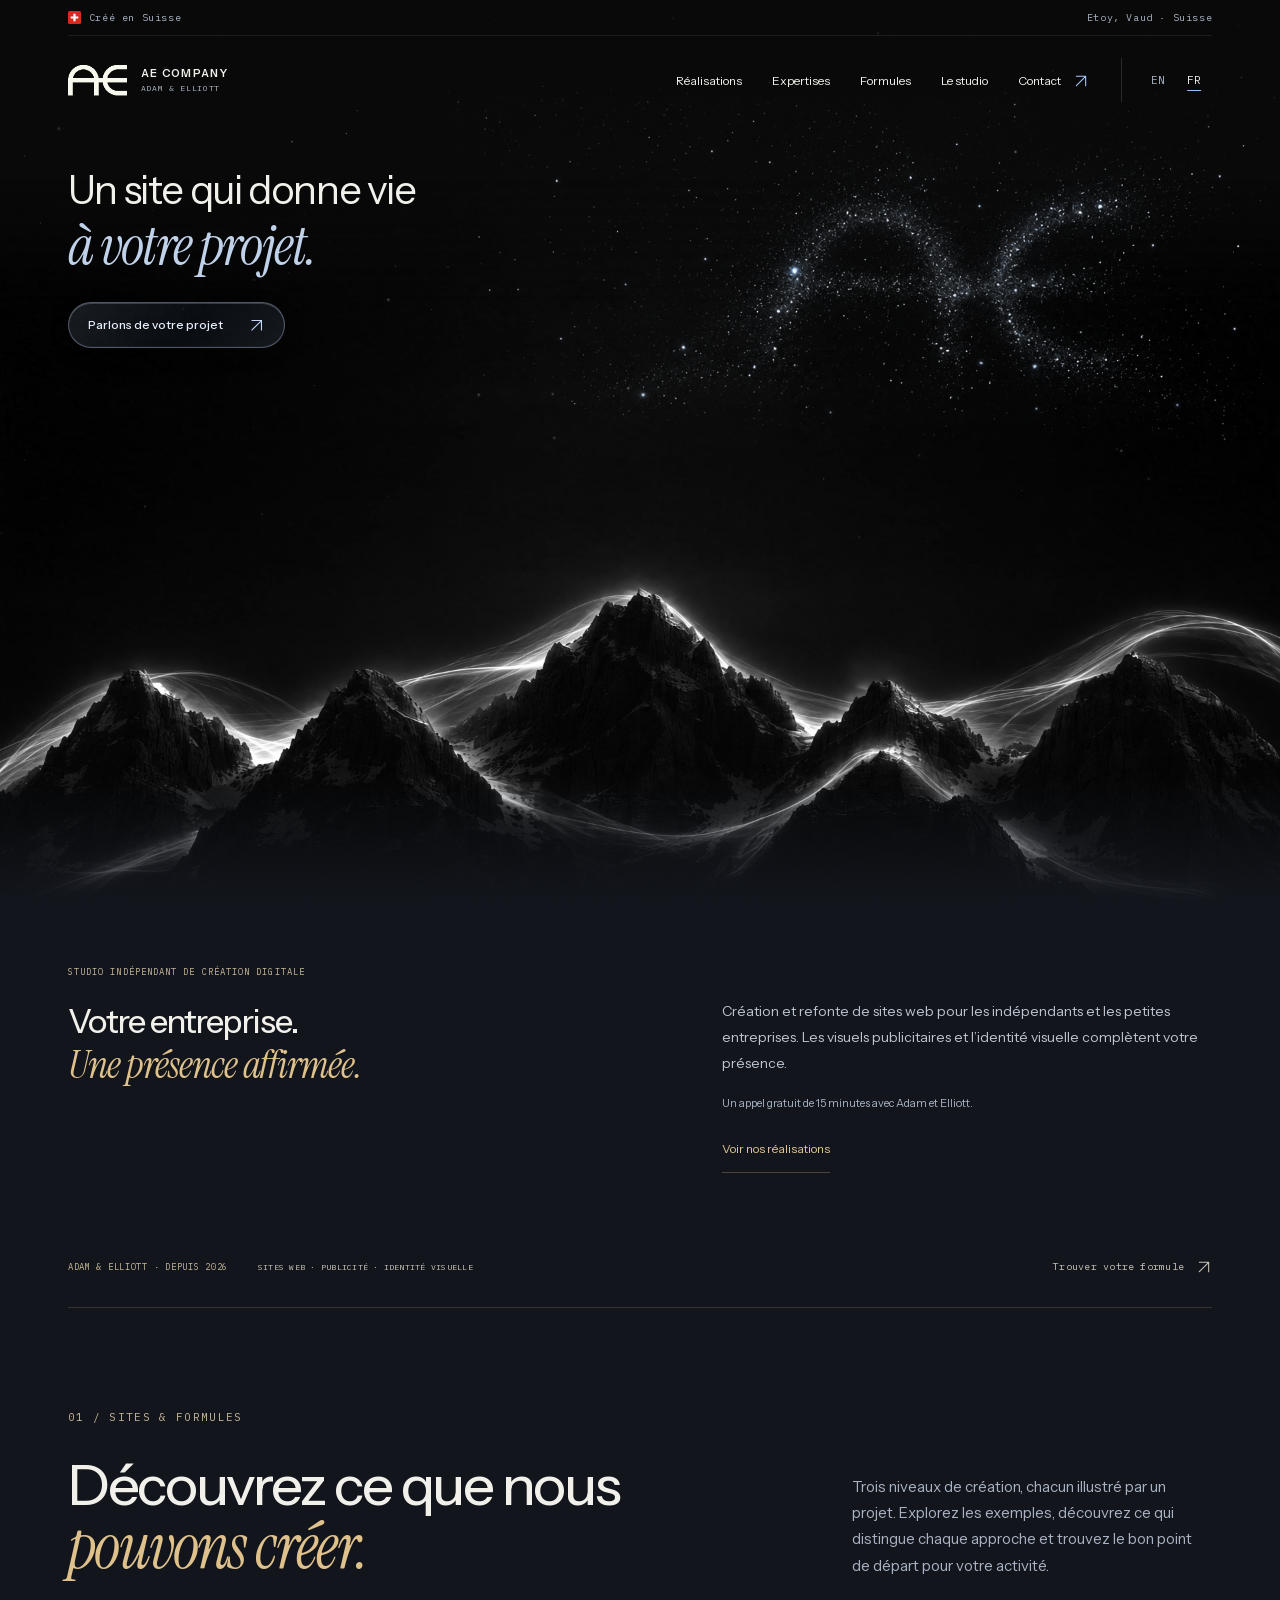
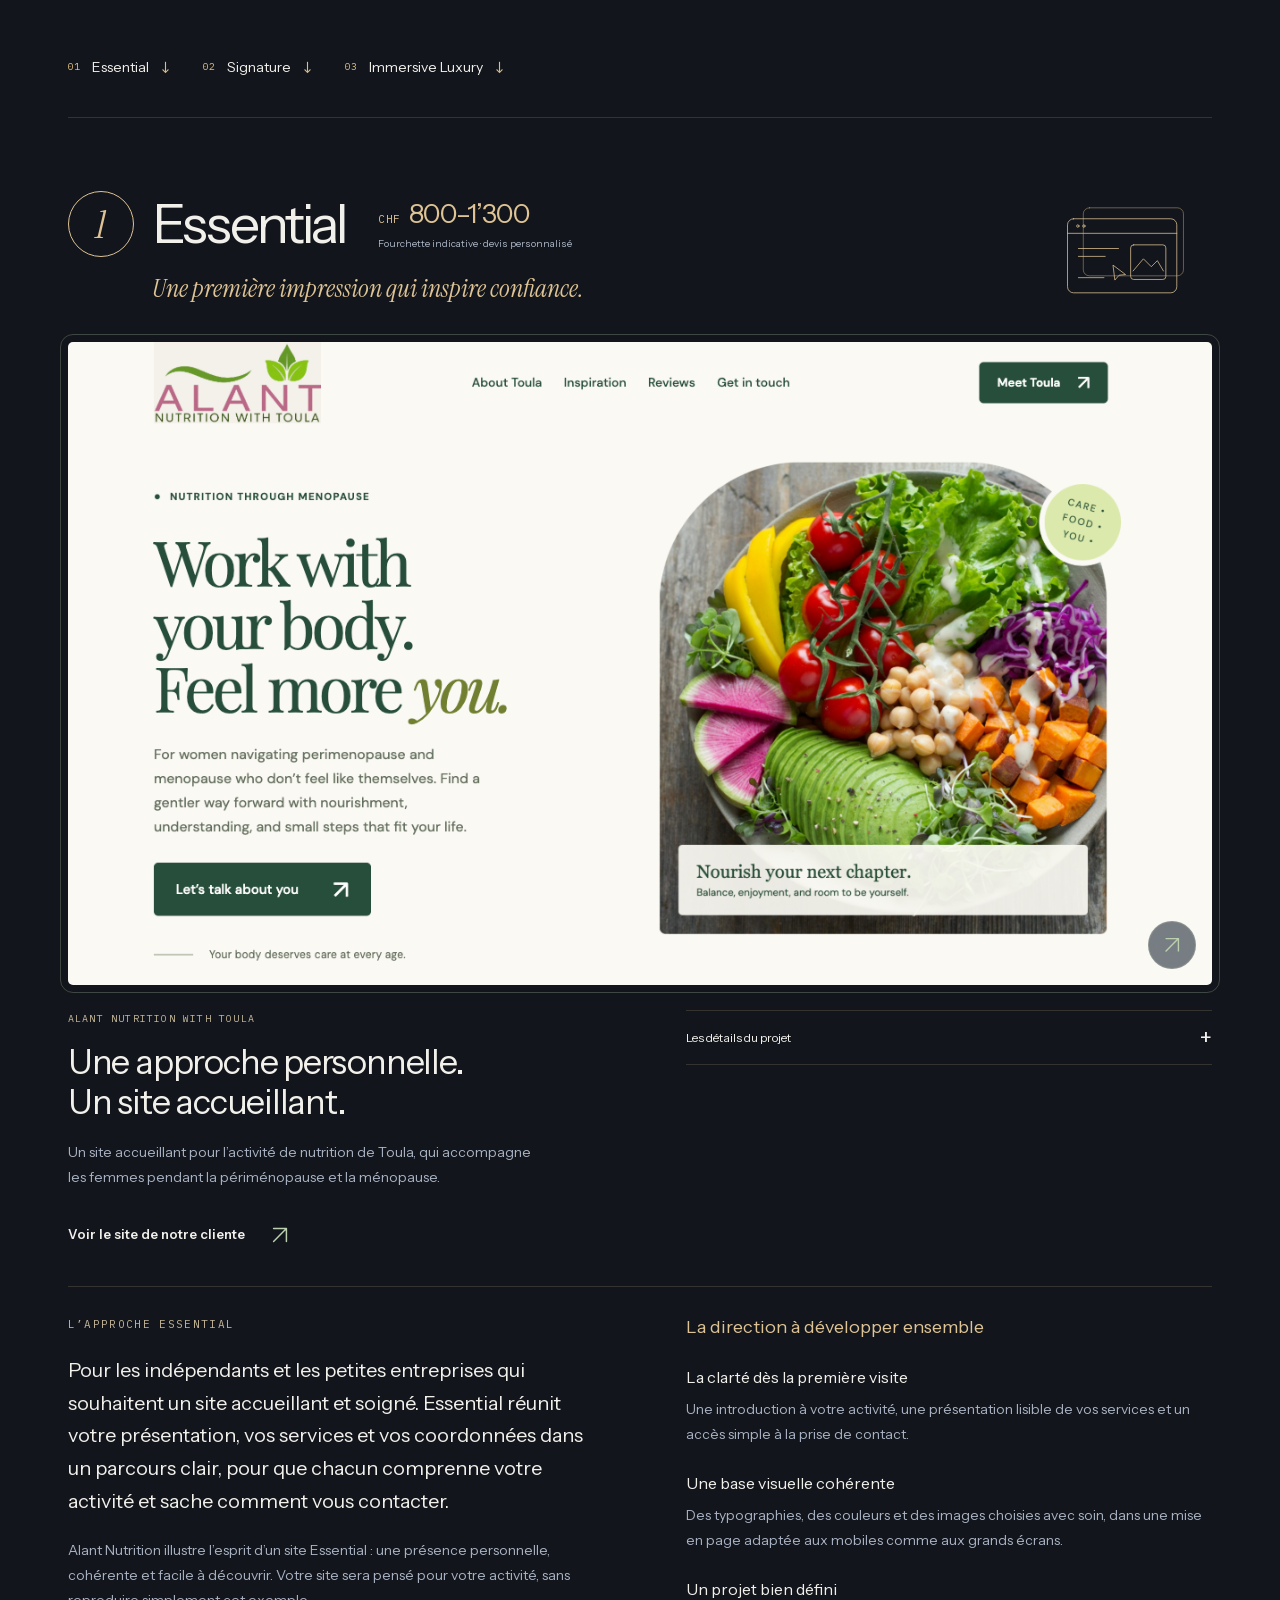
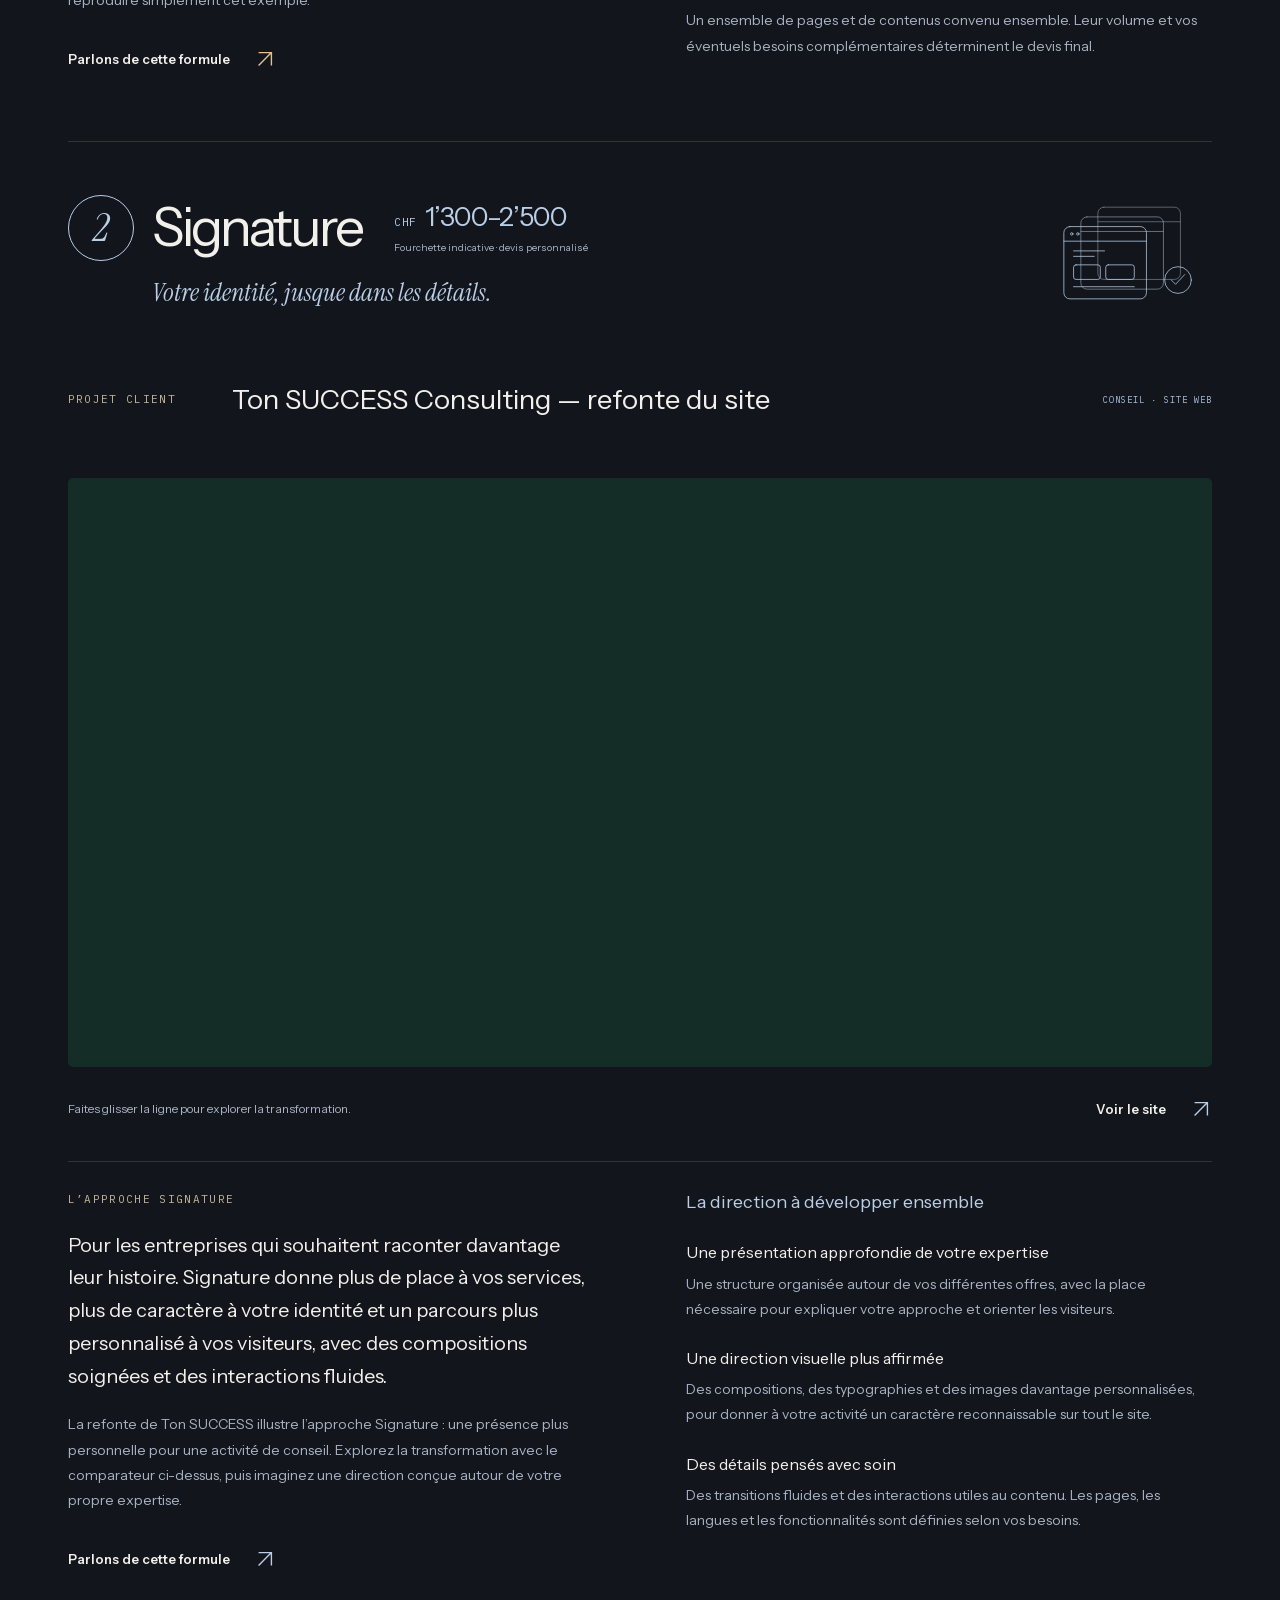
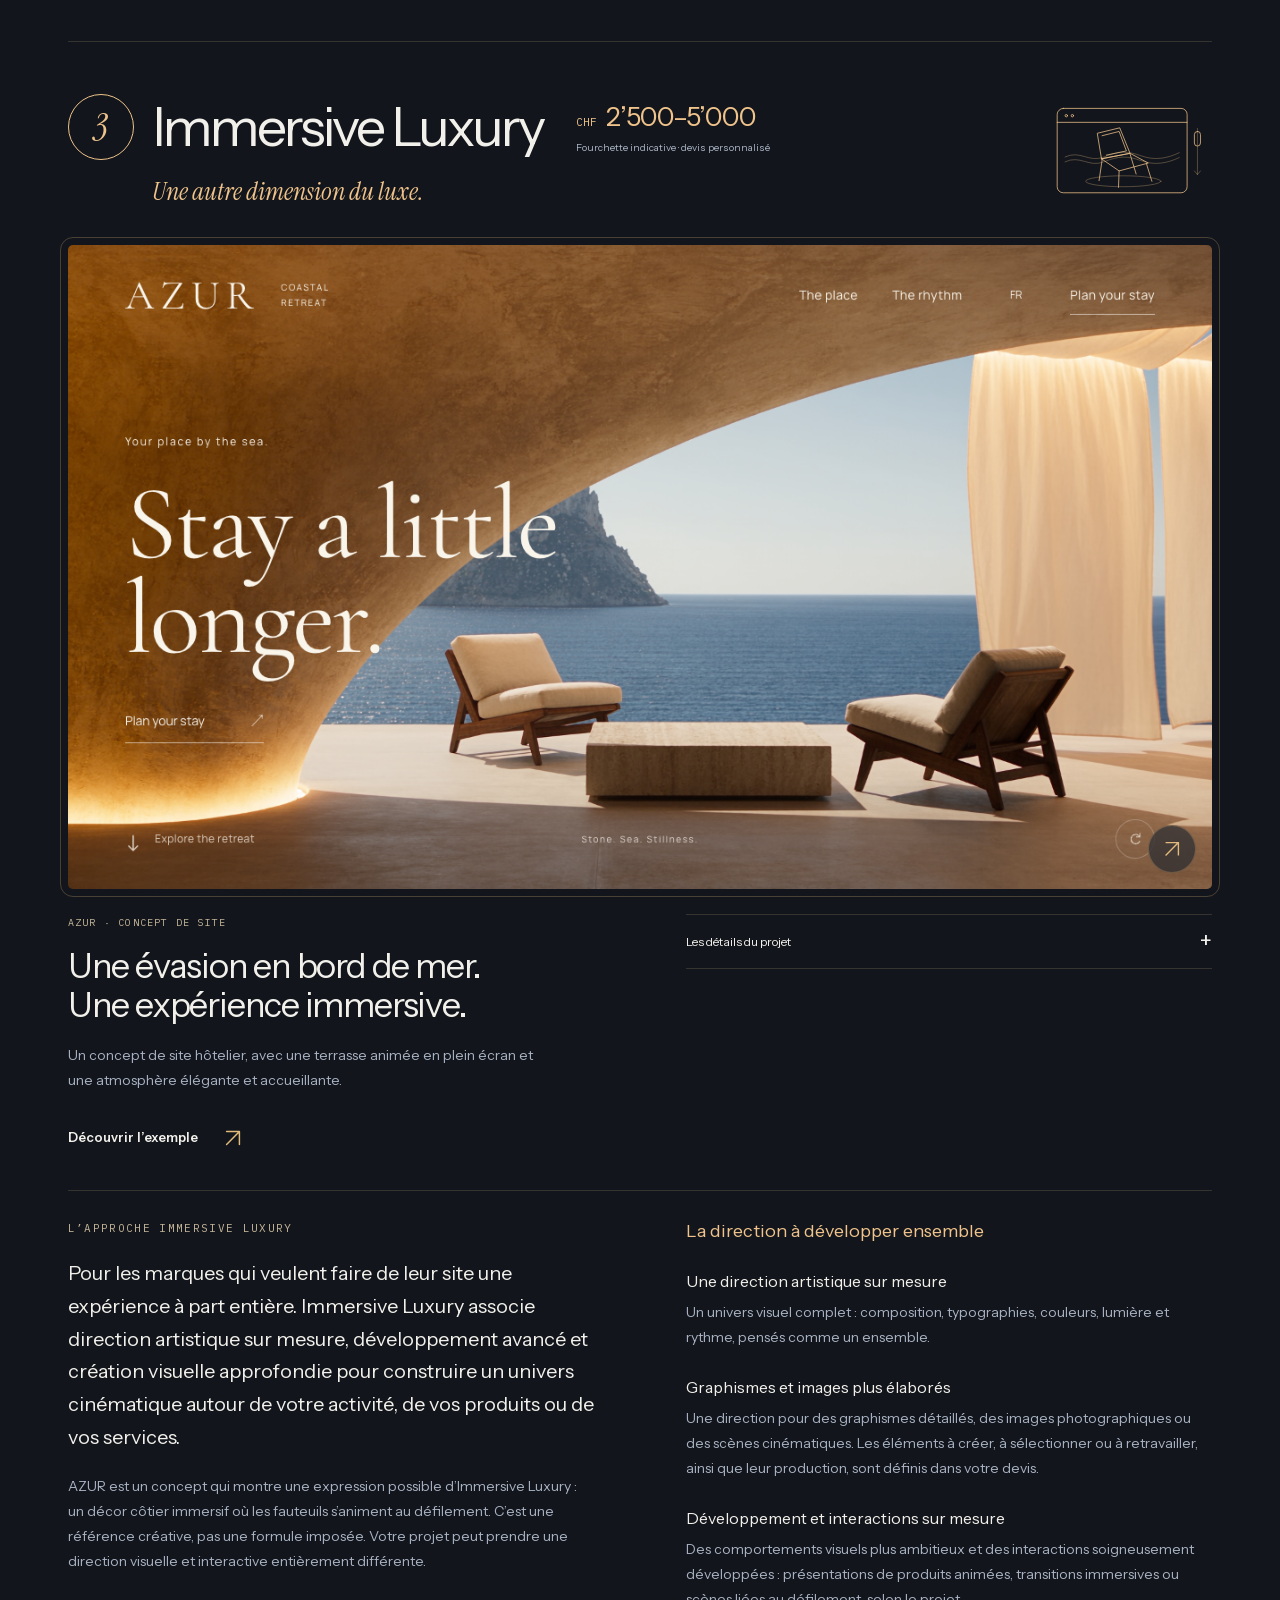
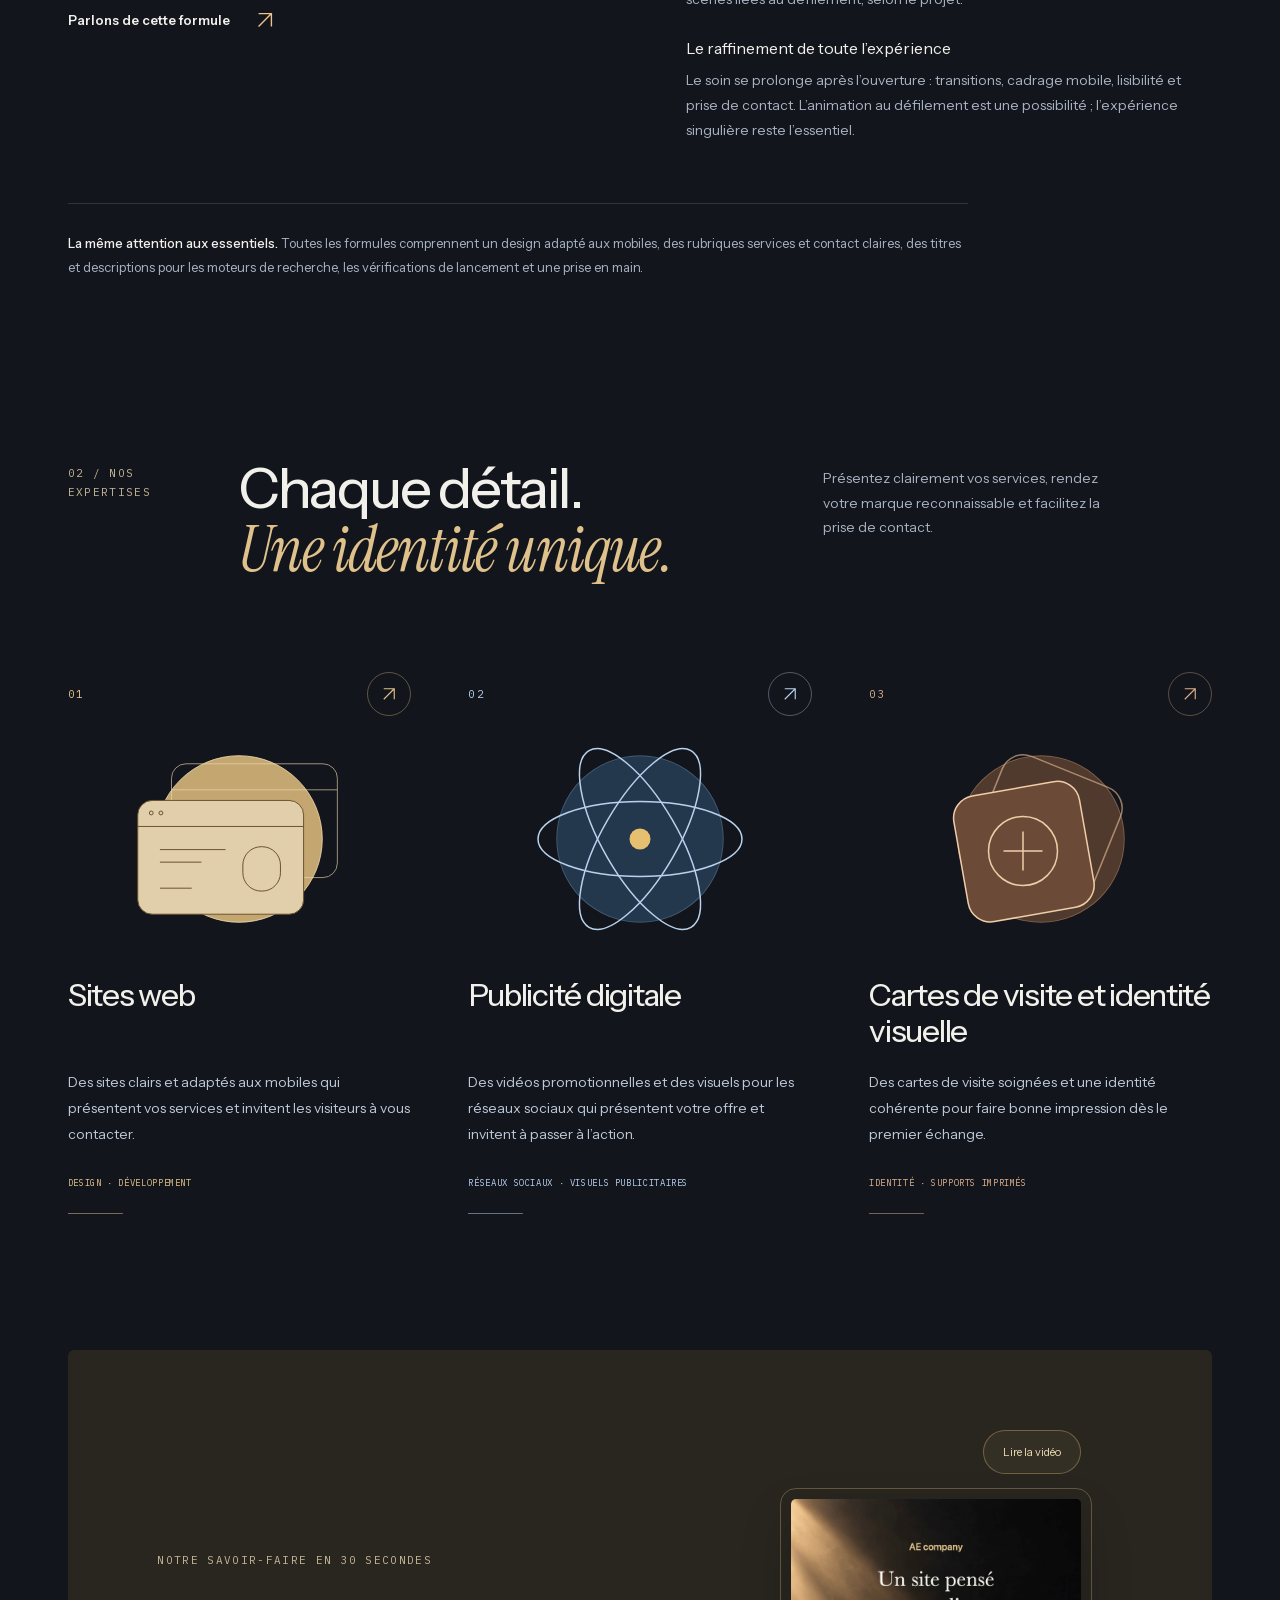
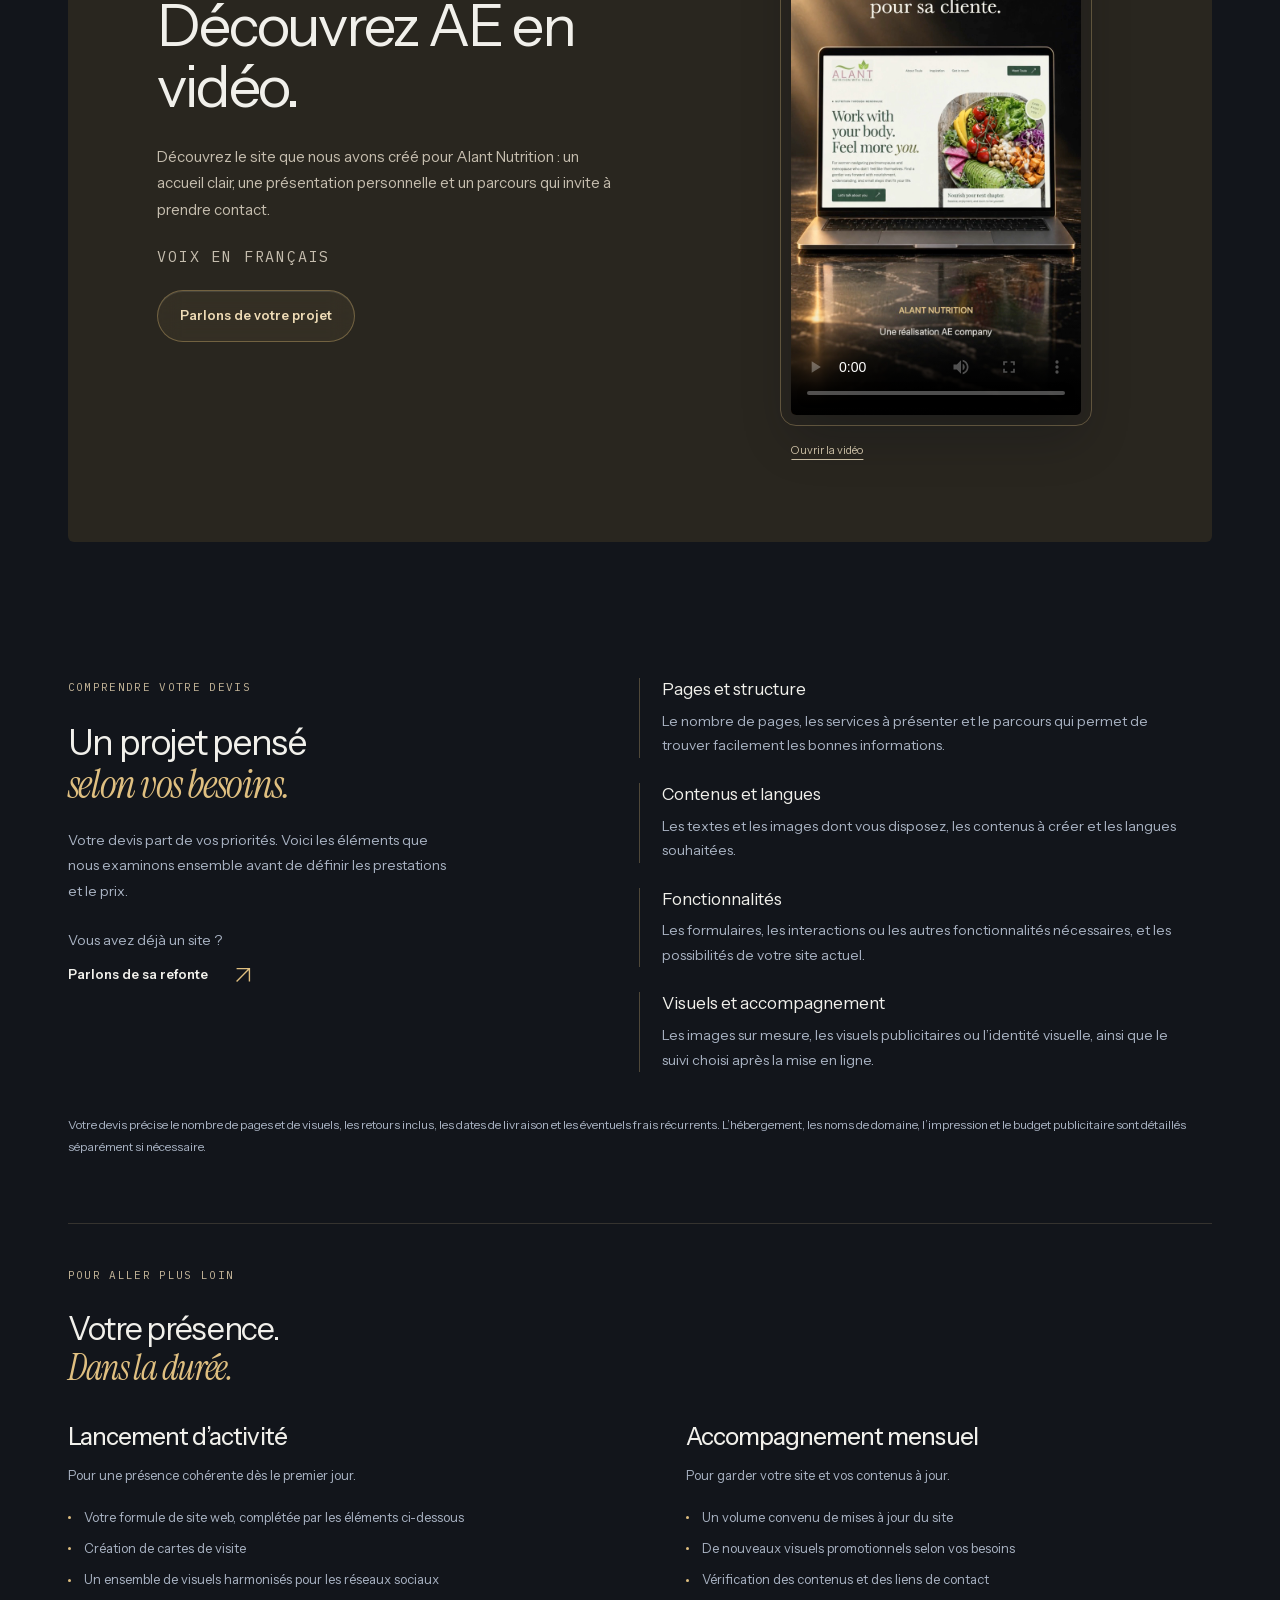
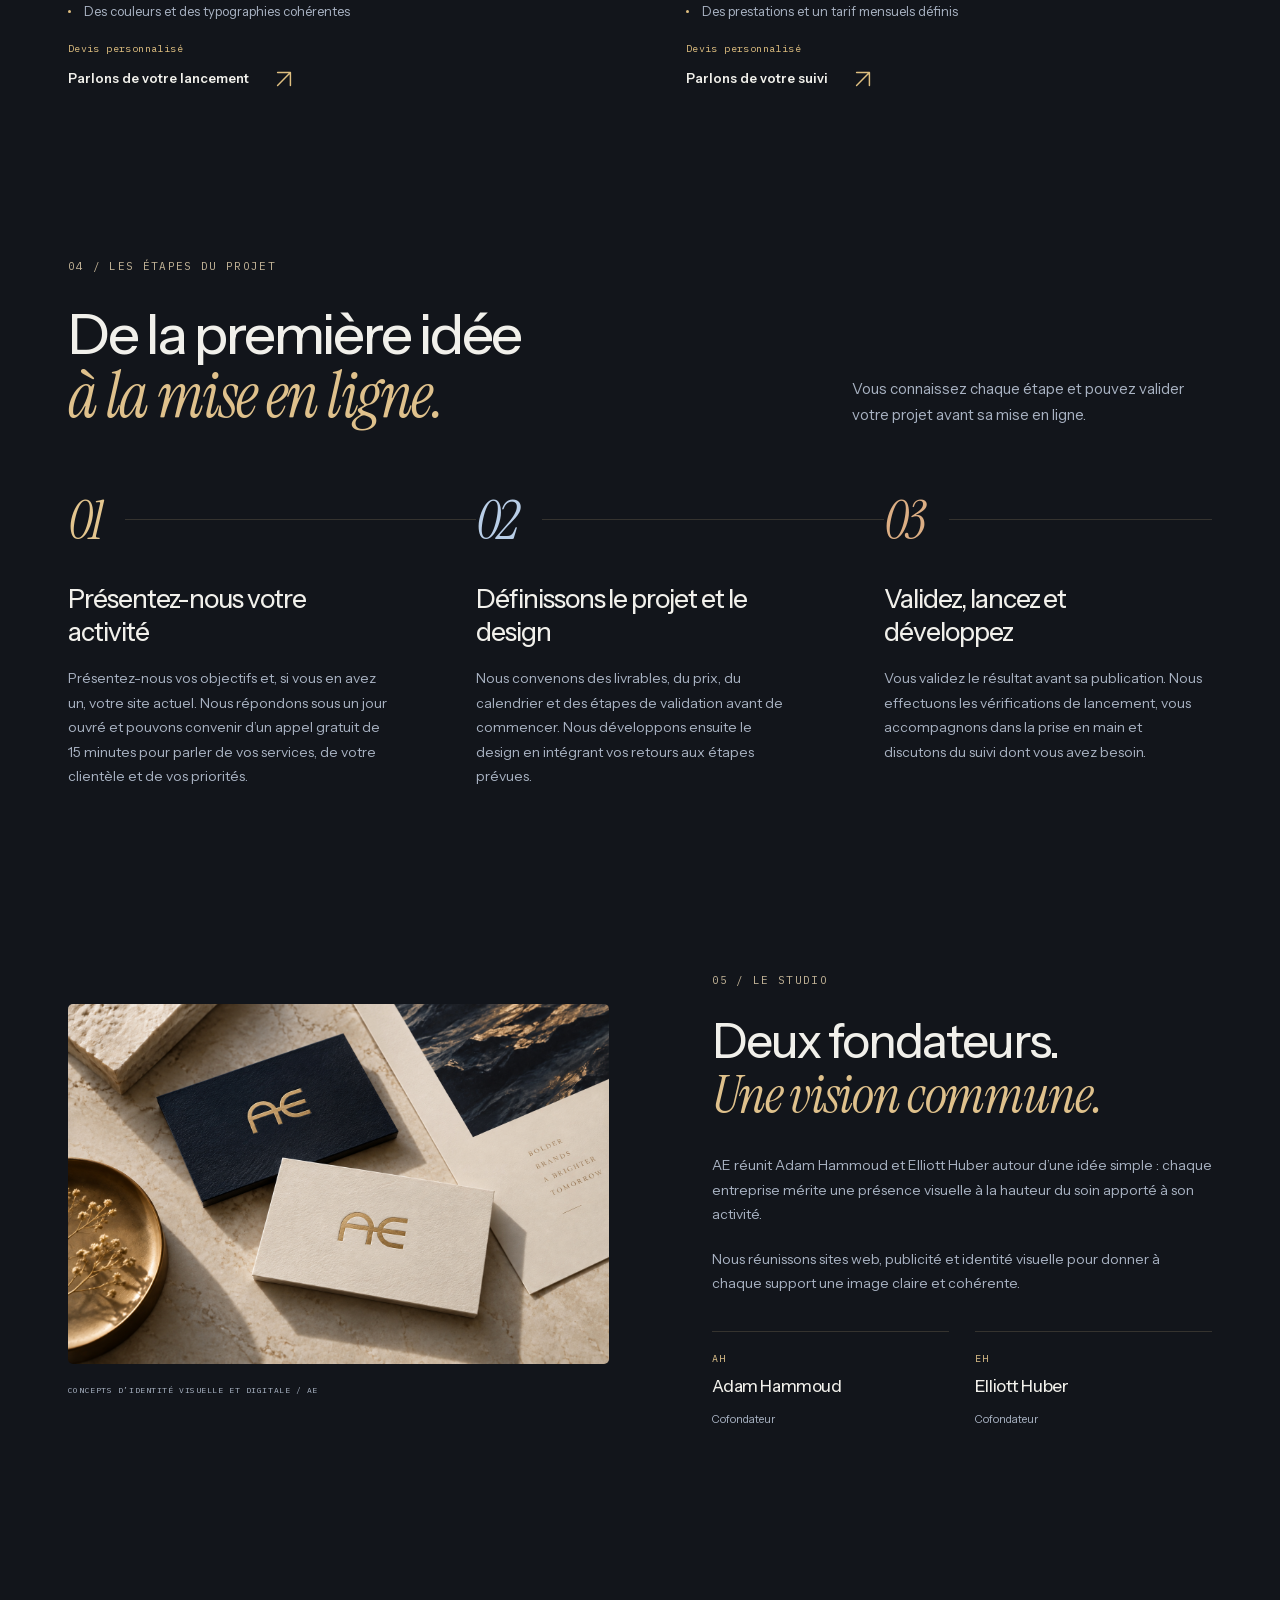
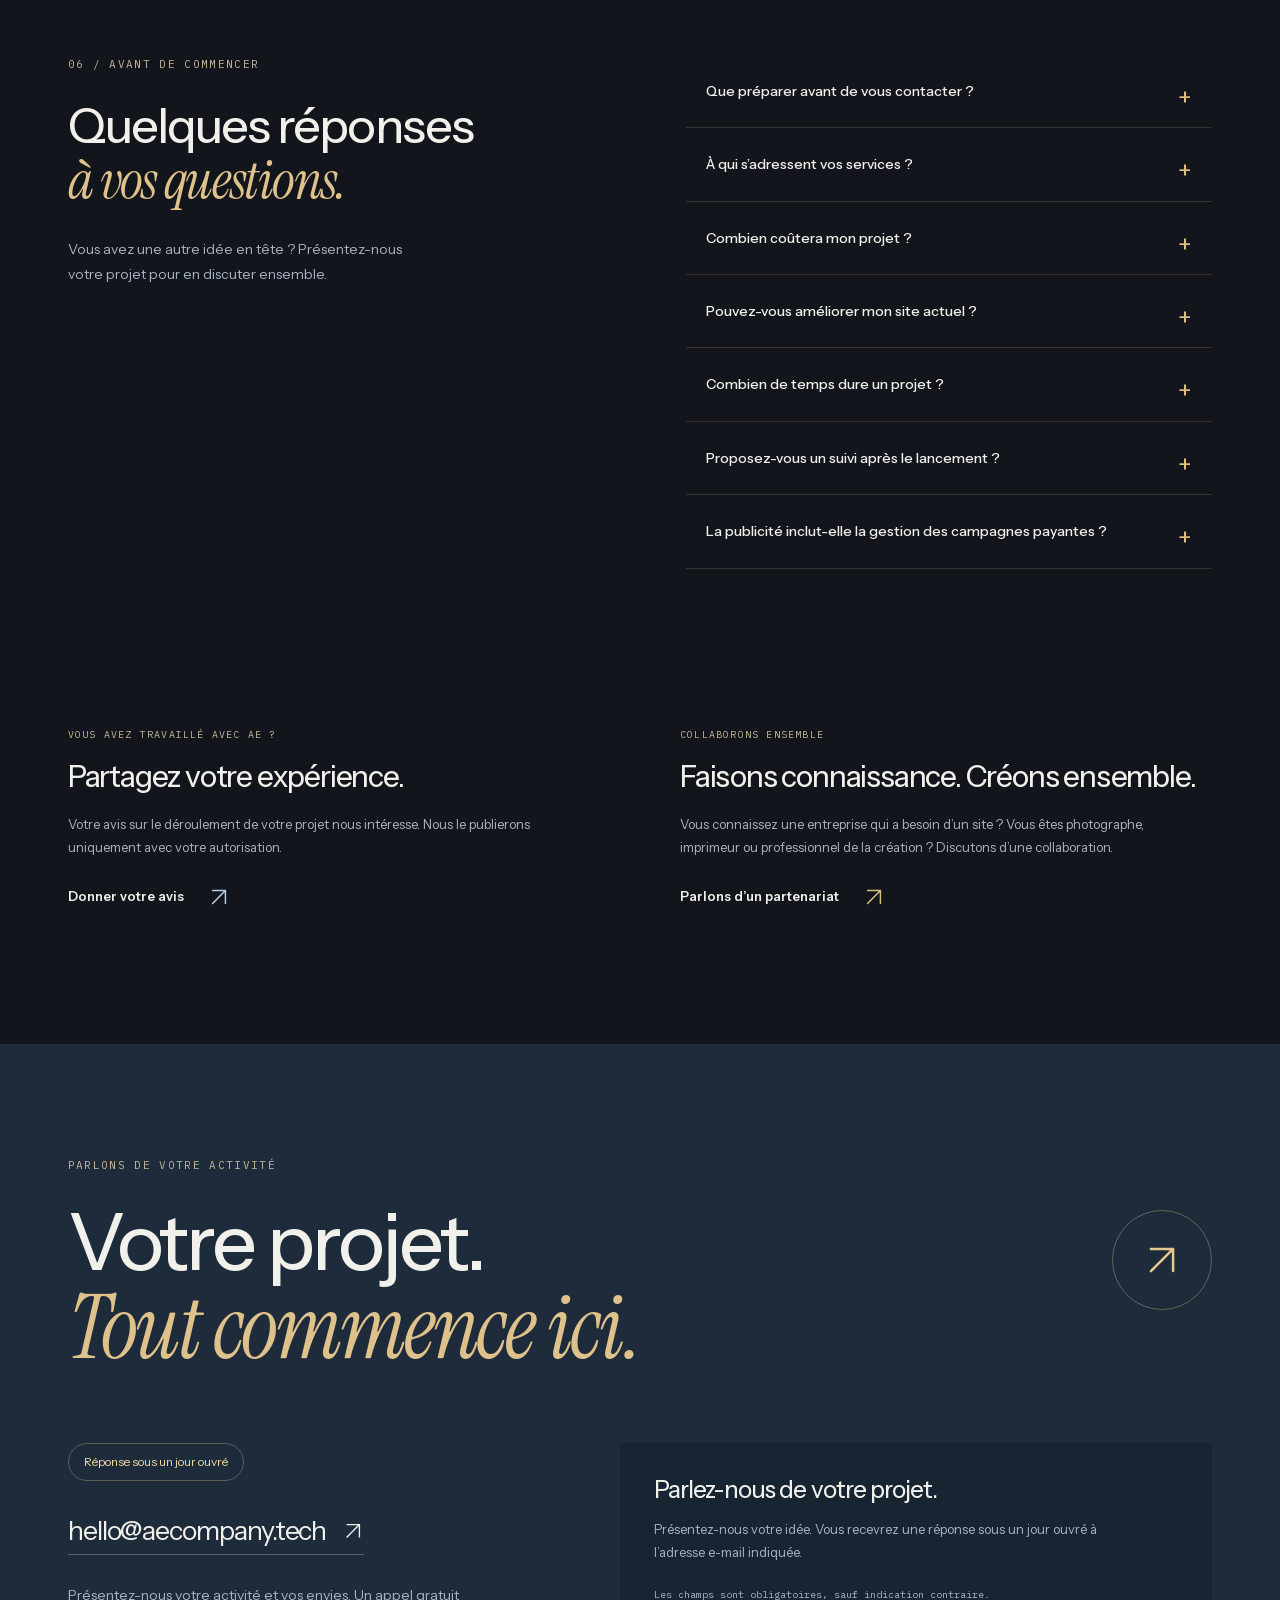
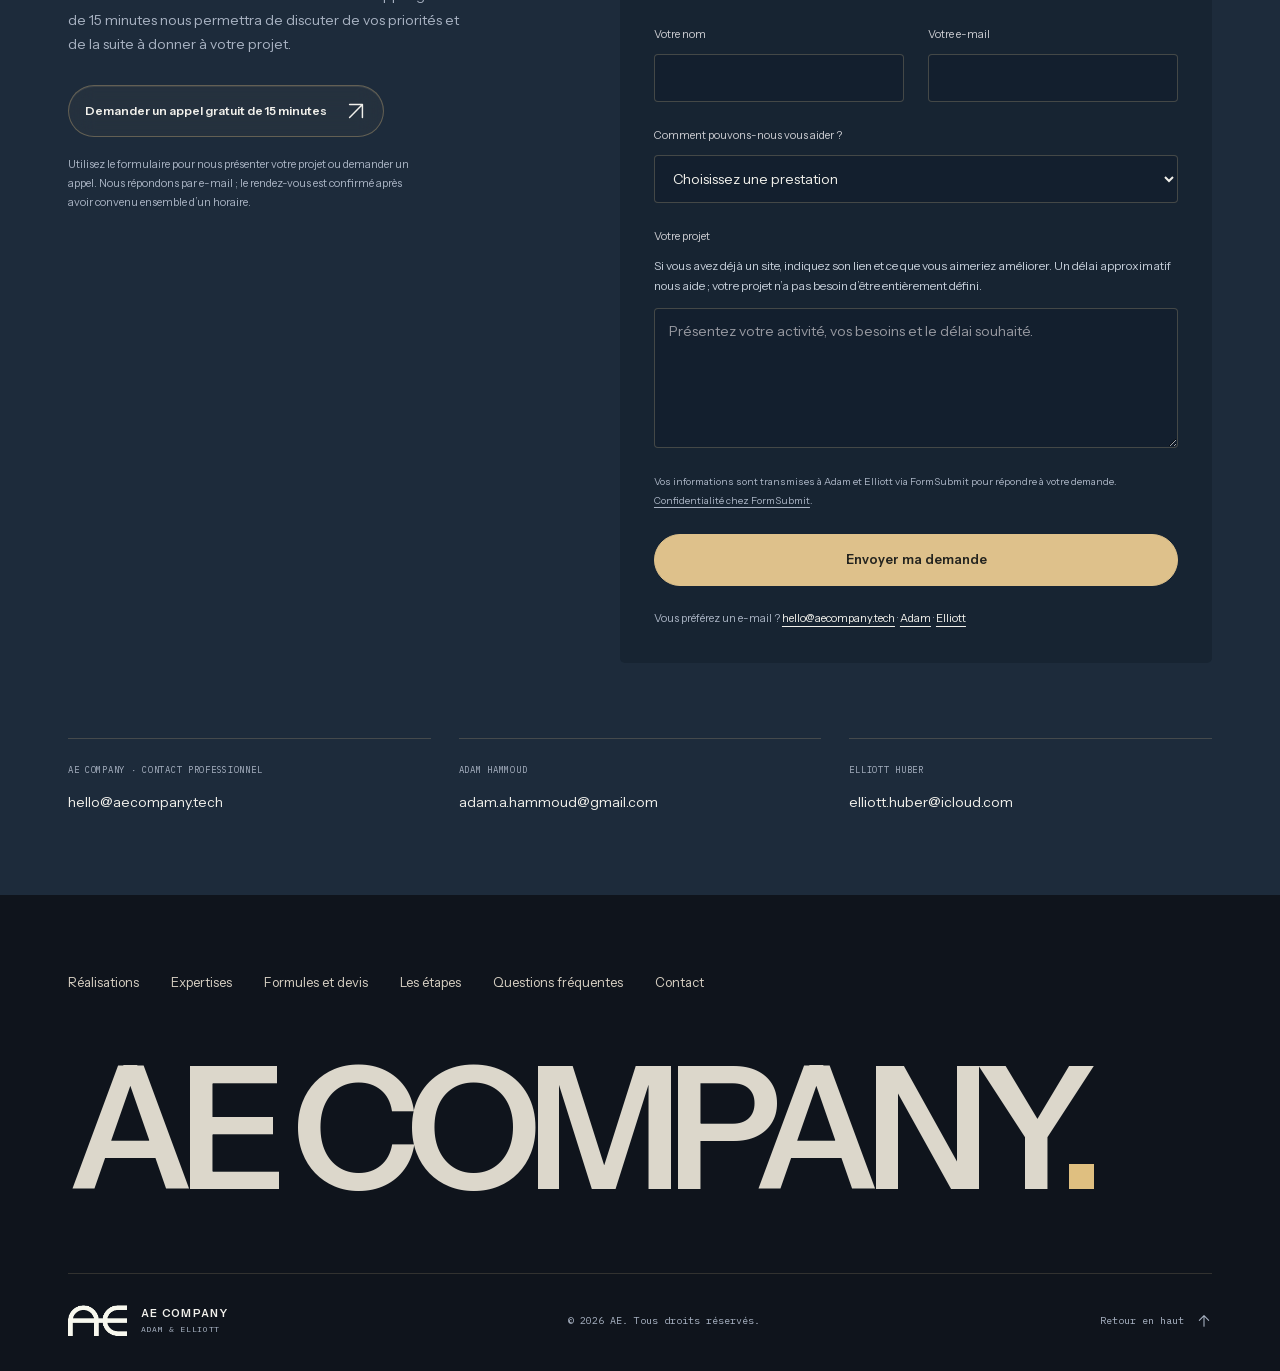
==== commit 71f68a65: "Refine package headings with prominent numbers and inline pricing" ====
--- a/fr.html
+++ b/fr.html
@@ -22,7 +22,7 @@
 
 
 
-<link rel="preload" as="font" href="assets/fonts/instrument-sans-latin.woff2" type="font/woff2" crossorigin=""><link rel="preload" as="font" href="assets/fonts/instrument-serif-italic-latin.woff2" type="font/woff2" crossorigin=""><link rel="preload" as="image" href="assets/alpine/opening.jpg"><link rel="stylesheet" href="design.css?v=20261015-alpine-left-2"><link rel="stylesheet" href="refinements.css?v=20261015-gold-1"><script src="site.js?v=20261016-tier-motion-1" defer=""></script><script src="contact-form.js?v=20261016-clarity-2" defer=""></script><script src="ad-player.js?v=20261015-atelier-2" defer=""></script><meta property="og:title" content="AE Company — Sites web et identité visuelle pour les petites entreprises"><meta property="og:description" content="Sites web, visuels publicitaires et identité visuelle pour les indépendants et les petites entreprises. Découvrez nos réalisations et demandez un appel gratuit de 15 minutes."><meta property="og:type" content="website"><meta property="og:url" content="https://aecompany.tech/fr.html"><meta property="og:image" content="https://aecompany.tech/assets/alpine/still.jpg"><meta property="og:locale" content="fr_CH"><link rel="stylesheet" href="constellation.css?v=20261016-stars-1"><script src="constellation.js?v=20261016-stars-1" defer></script><link rel="stylesheet" href="clarity.css?v=20261016-showcase-1"></head>
+<link rel="preload" as="font" href="assets/fonts/instrument-sans-latin.woff2" type="font/woff2" crossorigin=""><link rel="preload" as="font" href="assets/fonts/instrument-serif-italic-latin.woff2" type="font/woff2" crossorigin=""><link rel="preload" as="image" href="assets/alpine/opening.jpg"><link rel="stylesheet" href="design.css?v=20261015-alpine-left-2"><link rel="stylesheet" href="refinements.css?v=20261015-gold-1"><script src="site.js?v=20261016-tier-motion-1" defer=""></script><script src="contact-form.js?v=20261016-clarity-2" defer=""></script><script src="ad-player.js?v=20261015-atelier-2" defer=""></script><meta property="og:title" content="AE Company — Sites web et identité visuelle pour les petites entreprises"><meta property="og:description" content="Sites web, visuels publicitaires et identité visuelle pour les indépendants et les petites entreprises. Découvrez nos réalisations et demandez un appel gratuit de 15 minutes."><meta property="og:type" content="website"><meta property="og:url" content="https://aecompany.tech/fr.html"><meta property="og:image" content="https://aecompany.tech/assets/alpine/still.jpg"><meta property="og:locale" content="fr_CH"><link rel="stylesheet" href="constellation.css?v=20261016-stars-1"><script src="constellation.js?v=20261016-stars-1" defer></script><link rel="stylesheet" href="clarity.css?v=20261016-showcase-2"></head>
 <body>
 <svg width="0" height="0" aria-hidden="true" style="position:absolute"><defs><filter id="ae-monogram-cutout" color-interpolation-filters="sRGB"><feColorMatrix type="matrix" values="0 0 0 0 0.973 0 0 0 0 0.973 0 0 0 0 0.933 1.3 0 0 0 -0.25"></feColorMatrix></filter></defs></svg>
 <a class="skip" href="#main">Aller au contenu</a>
@@ -65,29 +65,29 @@
 
 
   <span class="hero-status sr-only" role="status" aria-live="polite"></span></section><section class="opening-summary" aria-labelledby="opening-introduction"><div class="opening-summary-heading"><span class="hero-side-note">STUDIO INDÉPENDANT DE CRÉATION DIGITALE</span><h2 id="opening-introduction"><span>Votre entreprise.</span><span>Une présence affirmée.</span></h2></div><div class="opening-summary-copy"><p class="intro">Création et refonte de sites web pour les indépendants et les petites entreprises. Les visuels publicitaires et l’identité visuelle complètent votre présence.</p><p class="hero-assurance">Un appel gratuit de 15 minutes avec Adam et Elliott.</p><a class="hero-secondary" href="#work">Voir nos réalisations</a></div><div class="opening-summary-meta"><p class="eyebrow hero-kicker">ADAM &amp; ELLIOTT · DEPUIS 2026</p><div class="hero-bottom"><span>SITES WEB · PUBLICITÉ · IDENTITÉ VISUELLE</span><a href="#packages">Trouver votre formule <span aria-hidden="true"><svg class="ae-icon" xmlns="http://www.w3.org/2000/svg" width="24" height="24" viewBox="0 0 24 24" fill="none" stroke="currentColor" stroke-width="1.6" stroke-linecap="round" stroke-linejoin="round" aria-hidden="true" focusable="false"><path d="M5 19 19 5M5 5h14v14"></path></svg></span></a></div></div></section><section class="section work-section package-showcase" id="work" aria-labelledby="work-title"><div class="growth-heading reveal"><div><p class="eyebrow">01 / SITES &amp; FORMULES</p><h2 id="work-title">Découvrez ce que nous<br><em>pouvons créer.</em></h2></div><p>Trois niveaux de création, chacun illustré par un projet. Explorez les exemples, découvrez ce qui distingue chaque approche et trouvez le bon point de départ pour votre activité.</p></div><div id="packages"><nav class="tier-index" aria-label="Découvrir les formules"><a href="#package-essential"><span>01</span>Essential<span aria-hidden="true">↓</span></a><a href="#package-signature"><span>02</span>Signature<span aria-hidden="true">↓</span></a><a href="#package-immersive"><span>03</span>Immersive Luxury<span aria-hidden="true">↓</span></a></nav><div class="website-tiers"><article class="website-tier tier-chapter" data-tier="essential" id="package-essential" aria-labelledby="tier-essential-title">
- <div class="tier-chapter-heading reveal"><div><p class="eyebrow">01 / FORMULE SITE WEB</p><h3 id="tier-essential-title">Essential</h3><p class="tier-tagline">Une première impression qui inspire confiance.</p></div><div class="tier-art"><svg viewBox="0 0 280 190" fill="none" aria-hidden="true"><g class="tier-back"><rect x="68" y="28" width="165" height="112" rx="10"/></g><g class="tier-front"><rect x="42" y="46" width="180" height="122" rx="10"/><path d="M42 70h180M60 95h66M60 108h44M60 143h42"/><rect x="146" y="89" width="58" height="57" rx="5"/><path d="m150 132 17-20 13 13 10-10 10 17"/><circle cx="59" cy="58" r="2"/><circle cx="69" cy="58" r="2"/></g><path class="tier-cursor" d="m117 123 3 24 7-8 10-1z"/></svg></div></div>
+ <div class="tier-chapter-heading reveal"><div class="tier-heading-copy"><div class="tier-title-row"><div class="tier-name"><span class="tier-number" aria-hidden="true">1</span><h3 id="tier-essential-title">Essential</h3></div><div class="tier-heading-price"><p class="package-price"><span class="tier-currency">CHF</span> <span>800–1’300</span></p>
+ <p class="tier-range-note">Fourchette indicative · devis personnalisé</p></div></div><p class="tier-tagline">Une première impression qui inspire confiance.</p></div><div class="tier-art"><svg viewBox="0 0 280 190" fill="none" aria-hidden="true"><g class="tier-back"><rect x="68" y="28" width="165" height="112" rx="10"/></g><g class="tier-front"><rect x="42" y="46" width="180" height="122" rx="10"/><path d="M42 70h180M60 95h66M60 108h44M60 143h42"/><rect x="146" y="89" width="58" height="57" rx="5"/><path d="m150 132 17-20 13 13 10-10 10 17"/><circle cx="59" cy="58" r="2"/><circle cx="69" cy="58" r="2"/></g><path class="tier-cursor" d="m117 123 3 24 7-8 10-1z"/></svg></div></div>
  <div class="tier-project reveal"><article class="case-study" id="alant-project">
   <a class="case-image" href="https://alant-nutrition.com/" target="_blank" rel="noopener noreferrer" aria-label="Voir le site d’Alant Nutrition (s’ouvre dans un nouvel onglet)"><img src="alant-project-current.png" width="1280" height="720" alt="La page d’accueil actuelle d’Alant Nutrition : une présentation de son approche et un bol coloré d’aliments frais" loading="lazy" decoding="async"><span class="project-open" aria-hidden="true"><svg class="ae-icon" viewBox="0 0 24 24" fill="none" stroke="currentColor" stroke-width="1.5" aria-hidden="true"><path d="M5 19 19 5M5 5h14v14"></path></svg></span></a>
   <div class="case-copy"><p class="eyebrow">ALANT NUTRITION WITH TOULA</p><h4>Une approche personnelle.<br>Un site accueillant.</h4><p>Un site accueillant pour l’activité de nutrition de Toula, qui accompagne les femmes pendant la périménopause et la ménopause.</p><details class="project-details"><summary>Les détails du projet<span aria-hidden="true">+</span></summary><dl><div><dt>L’objectif</dt><dd>Présenter la praticienne et permettre de découvrir facilement ses services.</dd></div><div><dt>Notre réalisation</dt><dd>Un accueil clair, une présentation de Toula, son approche nutritionnelle, une rubrique d’inspiration et des liens de contact.</dd></div><div><dt>Les choix de design</dt><dd>Des images chaleureuses, des contenus lisibles et une identité visuelle cohérente sur tout le site.</dd></div></dl></details><a class="text-link" href="https://alant-nutrition.com/" target="_blank" rel="noopener noreferrer">Voir le site de notre cliente <span aria-hidden="true"><svg class="ae-icon" xmlns="http://www.w3.org/2000/svg" width="24" height="24" viewBox="0 0 24 24" fill="none" stroke="currentColor" stroke-width="1.6" stroke-linecap="round" stroke-linejoin="round" aria-hidden="true" focusable="false"><path d="M5 19 19 5M5 5h14v14"></path></svg></span></a></div>
  </article></div>
- <div class="tier-story reveal"><div class="tier-overview"><p class="eyebrow">L’APPROCHE ESSENTIAL</p><p class="tier-description">Pour les indépendants et les petites entreprises qui souhaitent un site accueillant et soigné. Essential réunit votre présentation, vos services et vos coordonnées dans un parcours clair, pour que chacun comprenne votre activité et sache comment vous contacter.</p><p class="tier-example-note">Alant Nutrition illustre l’esprit d’un site Essential : une présence personnelle, cohérente et facile à découvrir. Votre site sera pensé pour votre activité, sans reproduire simplement cet exemple.</p><div class="tier-investment"><p class="package-price"><span class="tier-currency">CHF</span> <span>800–1’300</span></p>
- <p class="tier-range-note">Fourchette indicative · devis personnalisé</p><a class="text-link tier-cta" href="#enquiry" data-enquiry-service="website" data-enquiry-package="Essential">Parlons de cette formule <svg class="ae-icon" viewBox="0 0 24 24" fill="none" stroke="currentColor" stroke-width="1.5" aria-hidden="true"><path d="M5 19 19 5M5 5h14v14"/></svg></a></div></div><div class="tier-capabilities"><h4>La direction à développer ensemble</h4><dl><div><dt>La clarté dès la première visite</dt><dd>Une introduction à votre activité, une présentation lisible de vos services et un accès simple à la prise de contact.</dd></div><div><dt>Une base visuelle cohérente</dt><dd>Des typographies, des couleurs et des images choisies avec soin, dans une mise en page adaptée aux mobiles comme aux grands écrans.</dd></div><div><dt>Un projet bien défini</dt><dd>Un ensemble de pages et de contenus convenu ensemble. Leur volume et vos éventuels besoins complémentaires déterminent le devis final.</dd></div></dl></div></div>
+ <div class="tier-story reveal"><div class="tier-overview"><p class="eyebrow">L’APPROCHE ESSENTIAL</p><p class="tier-description">Pour les indépendants et les petites entreprises qui souhaitent un site accueillant et soigné. Essential réunit votre présentation, vos services et vos coordonnées dans un parcours clair, pour que chacun comprenne votre activité et sache comment vous contacter.</p><p class="tier-example-note">Alant Nutrition illustre l’esprit d’un site Essential : une présence personnelle, cohérente et facile à découvrir. Votre site sera pensé pour votre activité, sans reproduire simplement cet exemple.</p><a class="text-link tier-cta" href="#enquiry" data-enquiry-service="website" data-enquiry-package="Essential">Parlons de cette formule <svg class="ae-icon" viewBox="0 0 24 24" fill="none" stroke="currentColor" stroke-width="1.5" aria-hidden="true"><path d="M5 19 19 5M5 5h14v14"/></svg></a></div><div class="tier-capabilities"><h4>La direction à développer ensemble</h4><dl><div><dt>La clarté dès la première visite</dt><dd>Une introduction à votre activité, une présentation lisible de vos services et un accès simple à la prise de contact.</dd></div><div><dt>Une base visuelle cohérente</dt><dd>Des typographies, des couleurs et des images choisies avec soin, dans une mise en page adaptée aux mobiles comme aux grands écrans.</dd></div><div><dt>Un projet bien défini</dt><dd>Un ensemble de pages et de contenus convenu ensemble. Leur volume et vos éventuels besoins complémentaires déterminent le devis final.</dd></div></dl></div></div>
 </article><article class="website-tier tier-chapter" data-tier="signature" id="package-signature" aria-labelledby="tier-signature-title">
- <div class="tier-chapter-heading reveal"><div><p class="eyebrow">02 / FORMULE SITE WEB</p><h3 id="tier-signature-title">Signature</h3><p class="tier-tagline">Votre identité, jusque dans les détails.</p></div><div class="tier-art"><svg viewBox="0 0 280 190" fill="none" aria-hidden="true"><g class="tier-back"><rect x="92" y="22" width="136" height="119" rx="10"/><path d="M92 46h136"/></g><g class="tier-middle"><rect x="64" y="38" width="136" height="119" rx="10"/><path d="M64 62h136"/></g><g class="tier-front"><rect x="36" y="54" width="136" height="119" rx="10"/><path d="M36 78h136M52 94h51M52 103h34M52 153h100"/><rect x="52" y="117" width="44" height="24" rx="4"/><rect x="105" y="117" width="47" height="24" rx="4"/><circle cx="49" cy="66" r="2"/><circle cx="59" cy="66" r="2"/></g><g class="tier-detail"><circle cx="224" cy="142" r="22"/><path d="m213 142 7 7 15-16"/></g></svg></div></div>
+ <div class="tier-chapter-heading reveal"><div class="tier-heading-copy"><div class="tier-title-row"><div class="tier-name"><span class="tier-number" aria-hidden="true">2</span><h3 id="tier-signature-title">Signature</h3></div><div class="tier-heading-price"><p class="package-price"><span class="tier-currency">CHF</span> <span>1’300–2’500</span></p>
+ <p class="tier-range-note">Fourchette indicative · devis personnalisé</p></div></div><p class="tier-tagline">Votre identité, jusque dans les détails.</p></div><div class="tier-art"><svg viewBox="0 0 280 190" fill="none" aria-hidden="true"><g class="tier-back"><rect x="92" y="22" width="136" height="119" rx="10"/><path d="M92 46h136"/></g><g class="tier-middle"><rect x="64" y="38" width="136" height="119" rx="10"/><path d="M64 62h136"/></g><g class="tier-front"><rect x="36" y="54" width="136" height="119" rx="10"/><path d="M36 78h136M52 94h51M52 103h34M52 153h100"/><rect x="52" y="117" width="44" height="24" rx="4"/><rect x="105" y="117" width="47" height="24" rx="4"/><circle cx="49" cy="66" r="2"/><circle cx="59" cy="66" r="2"/></g><g class="tier-detail"><circle cx="224" cy="142" r="22"/><path d="m213 142 7 7 15-16"/></g></svg></div></div>
  <div class="tier-project reveal"><article class="client-showcase" id="tonsuccess-project" aria-labelledby="tonsuccess-title"><div class="project-heading"><p class="eyebrow">PROJET CLIENT</p><h4 class="project-title" id="tonsuccess-title">Ton SUCCESS Consulting — refonte du site</h4><span class="project-category">CONSEIL · SITE WEB</span></div>
 
   <iframe src="https://tonsuccess.com/compare/?embed=1&amp;lang=fr" title="Ton SUCCESS : faites glisser la ligne pour comparer l’ancien et le nouveau site" loading="lazy" allow="autoplay" width="1200" height="680" referrerpolicy="strict-origin-when-cross-origin"></iframe>
  <div class="project-footer"><p>Faites glisser la ligne pour explorer la transformation.</p><a class="text-link" href="https://tonsuccess.com/" target="_blank" rel="noopener noreferrer">Voir le site <svg class="ae-icon" viewBox="0 0 24 24" fill="none" stroke="currentColor" stroke-width="1.5" aria-hidden="true"><path d="M5 19 19 5M5 5h14v14"></path></svg></a></div></article></div>
- <div class="tier-story reveal"><div class="tier-overview"><p class="eyebrow">L’APPROCHE SIGNATURE</p><p class="tier-description">Pour les entreprises qui souhaitent raconter davantage leur histoire. Signature donne plus de place à vos services, plus de caractère à votre identité et un parcours plus personnalisé à vos visiteurs, avec des compositions soignées et des interactions fluides.</p><p class="tier-example-note">La refonte de Ton SUCCESS illustre l’approche Signature : une présence plus personnelle pour une activité de conseil. Explorez la transformation avec le comparateur ci-dessus, puis imaginez une direction conçue autour de votre propre expertise.</p><div class="tier-investment"><p class="package-price"><span class="tier-currency">CHF</span> <span>1’300–2’500</span></p>
- <p class="tier-range-note">Fourchette indicative · devis personnalisé</p><a class="text-link tier-cta" href="#enquiry" data-enquiry-service="website" data-enquiry-package="Signature">Parlons de cette formule <svg class="ae-icon" viewBox="0 0 24 24" fill="none" stroke="currentColor" stroke-width="1.5" aria-hidden="true"><path d="M5 19 19 5M5 5h14v14"/></svg></a></div></div><div class="tier-capabilities"><h4>La direction à développer ensemble</h4><dl><div><dt>Une présentation approfondie de votre expertise</dt><dd>Une structure organisée autour de vos différentes offres, avec la place nécessaire pour expliquer votre approche et orienter les visiteurs.</dd></div><div><dt>Une direction visuelle plus affirmée</dt><dd>Des compositions, des typographies et des images davantage personnalisées, pour donner à votre activité un caractère reconnaissable sur tout le site.</dd></div><div><dt>Des détails pensés avec soin</dt><dd>Des transitions fluides et des interactions utiles au contenu. Les pages, les langues et les fonctionnalités sont définies selon vos besoins.</dd></div></dl></div></div>
+ <div class="tier-story reveal"><div class="tier-overview"><p class="eyebrow">L’APPROCHE SIGNATURE</p><p class="tier-description">Pour les entreprises qui souhaitent raconter davantage leur histoire. Signature donne plus de place à vos services, plus de caractère à votre identité et un parcours plus personnalisé à vos visiteurs, avec des compositions soignées et des interactions fluides.</p><p class="tier-example-note">La refonte de Ton SUCCESS illustre l’approche Signature : une présence plus personnelle pour une activité de conseil. Explorez la transformation avec le comparateur ci-dessus, puis imaginez une direction conçue autour de votre propre expertise.</p><a class="text-link tier-cta" href="#enquiry" data-enquiry-service="website" data-enquiry-package="Signature">Parlons de cette formule <svg class="ae-icon" viewBox="0 0 24 24" fill="none" stroke="currentColor" stroke-width="1.5" aria-hidden="true"><path d="M5 19 19 5M5 5h14v14"/></svg></a></div><div class="tier-capabilities"><h4>La direction à développer ensemble</h4><dl><div><dt>Une présentation approfondie de votre expertise</dt><dd>Une structure organisée autour de vos différentes offres, avec la place nécessaire pour expliquer votre approche et orienter les visiteurs.</dd></div><div><dt>Une direction visuelle plus affirmée</dt><dd>Des compositions, des typographies et des images davantage personnalisées, pour donner à votre activité un caractère reconnaissable sur tout le site.</dd></div><div><dt>Des détails pensés avec soin</dt><dd>Des transitions fluides et des interactions utiles au contenu. Les pages, les langues et les fonctionnalités sont définies selon vos besoins.</dd></div></dl></div></div>
 </article><article class="website-tier tier-chapter" data-tier="immersive" id="package-immersive" aria-labelledby="tier-immersive-title">
- <div class="tier-chapter-heading reveal"><div><p class="eyebrow">03 / FORMULE SITE WEB</p><h3 id="tier-immersive-title">Immersive Luxury</h3><p class="tier-tagline">Une autre dimension du luxe.</p></div><div class="tier-art"><svg viewBox="0 0 280 190" fill="none" aria-hidden="true"><rect x="25" y="24" width="214" height="139" rx="10"/><path d="M25 47h214"/><circle cx="40" cy="36" r="2"/><circle cx="50" cy="36" r="2"/><g class="tier-horizon"><path d="M38 104c25-12 39 10 64 0s39-10 61-2 42 5 63-5M38 112c25-12 39 10 64 0s39-10 61-2 42 5 63-5"/></g><ellipse class="tier-floor" cx="134" cy="144" rx="62" ry="9"/><g class="tier-chair"><path d="m98 107-7-42 37-9 17 42-47 9Z"/><path d="m98 107 47-9 30 16-48 13-29-20ZM99 109l-5 34M127 127l-1 27M172 115l9 29M145 99l10 33"/><path d="m99 69 28-7 12 32-33 7"/></g><path class="tier-scroll-rail" d="M256 57v76m-5-6 5 6 5-6"/><rect class="tier-scroll-thumb" x="251" y="62" width="10" height="24" rx="5"/></svg></div></div>
+ <div class="tier-chapter-heading reveal"><div class="tier-heading-copy"><div class="tier-title-row"><div class="tier-name"><span class="tier-number" aria-hidden="true">3</span><h3 id="tier-immersive-title">Immersive Luxury</h3></div><div class="tier-heading-price"><p class="package-price"><span class="tier-currency">CHF</span> <span>2’500–5’000</span></p>
+ <p class="tier-range-note">Fourchette indicative · devis personnalisé</p></div></div><p class="tier-tagline">Une autre dimension du luxe.</p></div><div class="tier-art"><svg viewBox="0 0 280 190" fill="none" aria-hidden="true"><rect x="25" y="24" width="214" height="139" rx="10"/><path d="M25 47h214"/><circle cx="40" cy="36" r="2"/><circle cx="50" cy="36" r="2"/><g class="tier-horizon"><path d="M38 104c25-12 39 10 64 0s39-10 61-2 42 5 63-5M38 112c25-12 39 10 64 0s39-10 61-2 42 5 63-5"/></g><ellipse class="tier-floor" cx="134" cy="144" rx="62" ry="9"/><g class="tier-chair"><path d="m98 107-7-42 37-9 17 42-47 9Z"/><path d="m98 107 47-9 30 16-48 13-29-20ZM99 109l-5 34M127 127l-1 27M172 115l9 29M145 99l10 33"/><path d="m99 69 28-7 12 32-33 7"/></g><path class="tier-scroll-rail" d="M256 57v76m-5-6 5 6 5-6"/><rect class="tier-scroll-thumb" x="251" y="62" width="10" height="24" rx="5"/></svg></div></div>
  <div class="tier-project reveal"><article class="case-study" id="azur-example">
   <a class="case-image" href="https://azur-coastal-retreat.vercel.app/" target="_blank" rel="noopener noreferrer" aria-label="Découvrir le site concept AZUR (s’ouvre dans un nouvel onglet)"><img src="azur-project.png" width="1280" height="720" alt="Site concept AZUR : une terrasse en pierre face à la mer, avec une typographie élégante sur une scène en plein écran" loading="lazy" decoding="async"><span class="project-open" aria-hidden="true"><svg class="ae-icon" viewBox="0 0 24 24" fill="none" stroke="currentColor" stroke-width="1.5" aria-hidden="true"><path d="M5 19 19 5M5 5h14v14"></path></svg></span></a>
   <div class="case-copy"><p class="eyebrow">AZUR · CONCEPT DE SITE</p><h4>Une évasion en bord de mer.<br>Une expérience immersive.</h4><p>Un concept de site hôtelier, avec une terrasse animée en plein écran et une atmosphère élégante et accueillante.</p><details class="project-details"><summary>Les détails du projet<span aria-hidden="true">+</span></summary><dl><div><dt>L’expérience</dt><dd>Un défilement donne vie à la terrasse, avec des transitions fluides et des textes intégrés à la scène.</dd></div><div><dt>Les choix de design</dt><dd>Ivoire, brun profond et touches de laiton, associés à une typographie élégante à empattements.</dd></div><div><dt>À découvrir</dt><dd>Un site en français et en anglais, adapté aux mobiles, avec une démonstration de préparation de séjour.</dd></div></dl></details><a class="text-link" href="https://azur-coastal-retreat.vercel.app/" target="_blank" rel="noopener noreferrer">Découvrir l’exemple <span aria-hidden="true"><svg class="ae-icon" xmlns="http://www.w3.org/2000/svg" width="24" height="24" viewBox="0 0 24 24" fill="none" stroke="currentColor" stroke-width="1.6" stroke-linecap="round" stroke-linejoin="round" aria-hidden="true" focusable="false"><path d="M5 19 19 5M5 5h14v14"></path></svg></span></a></div>
  </article></div>
- <div class="tier-story reveal"><div class="tier-overview"><p class="eyebrow">L’APPROCHE IMMERSIVE LUXURY</p><p class="tier-description">Pour les marques qui veulent faire de leur site une expérience à part entière. Immersive Luxury associe direction artistique sur mesure, développement avancé et création visuelle approfondie pour construire un univers cinématique autour de votre activité, de vos produits ou de vos services.</p><p class="tier-example-note">AZUR est un concept qui montre une expression possible d’Immersive Luxury : un décor côtier immersif où les fauteuils s’animent au défilement. C’est une référence créative, pas une formule imposée. Votre projet peut prendre une direction visuelle et interactive entièrement différente.</p><div class="tier-investment"><p class="package-price"><span class="tier-currency">CHF</span> <span>2’500–5’000</span></p>
- <p class="tier-range-note">Fourchette indicative · devis personnalisé</p><a class="text-link tier-cta" href="#enquiry" data-enquiry-service="website" data-enquiry-package="Immersive Luxury">Parlons de cette formule <svg class="ae-icon" viewBox="0 0 24 24" fill="none" stroke="currentColor" stroke-width="1.5" aria-hidden="true"><path d="M5 19 19 5M5 5h14v14"/></svg></a></div></div><div class="tier-capabilities"><h4>La direction à développer ensemble</h4><dl><div><dt>Une direction artistique sur mesure</dt><dd>Un univers visuel complet : composition, typographies, couleurs, lumière et rythme, pensés comme un ensemble.</dd></div><div><dt>Graphismes et images plus élaborés</dt><dd>Une direction pour des graphismes détaillés, des images photographiques ou des scènes cinématiques. Les éléments à créer, à sélectionner ou à retravailler, ainsi que leur production, sont définis dans votre devis.</dd></div><div><dt>Développement et interactions sur mesure</dt><dd>Des comportements visuels plus ambitieux et des interactions soigneusement développées : présentations de produits animées, transitions immersives ou scènes liées au défilement, selon le projet.</dd></div><div><dt>Le raffinement de toute l’expérience</dt><dd>Le soin se prolonge après l’ouverture : transitions, cadrage mobile, lisibilité et prise de contact. L’animation au défilement est une possibilité ; l’expérience singulière reste l’essentiel.</dd></div></dl></div></div>
+ <div class="tier-story reveal"><div class="tier-overview"><p class="eyebrow">L’APPROCHE IMMERSIVE LUXURY</p><p class="tier-description">Pour les marques qui veulent faire de leur site une expérience à part entière. Immersive Luxury associe direction artistique sur mesure, développement avancé et création visuelle approfondie pour construire un univers cinématique autour de votre activité, de vos produits ou de vos services.</p><p class="tier-example-note">AZUR est un concept qui montre une expression possible d’Immersive Luxury : un décor côtier immersif où les fauteuils s’animent au défilement. C’est une référence créative, pas une formule imposée. Votre projet peut prendre une direction visuelle et interactive entièrement différente.</p><a class="text-link tier-cta" href="#enquiry" data-enquiry-service="website" data-enquiry-package="Immersive Luxury">Parlons de cette formule <svg class="ae-icon" viewBox="0 0 24 24" fill="none" stroke="currentColor" stroke-width="1.5" aria-hidden="true"><path d="M5 19 19 5M5 5h14v14"/></svg></a></div><div class="tier-capabilities"><h4>La direction à développer ensemble</h4><dl><div><dt>Une direction artistique sur mesure</dt><dd>Un univers visuel complet : composition, typographies, couleurs, lumière et rythme, pensés comme un ensemble.</dd></div><div><dt>Graphismes et images plus élaborés</dt><dd>Une direction pour des graphismes détaillés, des images photographiques ou des scènes cinématiques. Les éléments à créer, à sélectionner ou à retravailler, ainsi que leur production, sont définis dans votre devis.</dd></div><div><dt>Développement et interactions sur mesure</dt><dd>Des comportements visuels plus ambitieux et des interactions soigneusement développées : présentations de produits animées, transitions immersives ou scènes liées au défilement, selon le projet.</dd></div><div><dt>Le raffinement de toute l’expérience</dt><dd>Le soin se prolonge après l’ouverture : transitions, cadrage mobile, lisibilité et prise de contact. L’animation au défilement est une possibilité ; l’expérience singulière reste l’essentiel.</dd></div></dl></div></div>
 </article></div><p class="tier-common"><strong>La même attention aux essentiels.</strong> Toutes les formules comprennent un design adapté aux mobiles, des rubriques services et contact claires, des titres et descriptions pour les moteurs de recherche, les vérifications de lancement et une prise en main.</p></div></section>
   <section class="services section" id="services"><div class="section-heading reveal"><p class="eyebrow">02 / NOS EXPERTISES</p><h2>Chaque détail.<br><em>Une identité unique.</em></h2><p>Présentez clairement vos services, rendez votre marque reconnaissable et facilitez la prise de contact.</p></div><div class="service-list"><article class="reveal"><a class="service-card-link" href="#enquiry" data-enquiry-service="website" aria-label="Parlons de votre projet : Sites web"><div class="service-card-top"><span class="number">01</span><span class="service-card-arrow"><svg class="ae-icon" viewBox="0 0 24 24" fill="none" stroke="currentColor" stroke-width="1.5" aria-hidden="true"><path d="M5 19 19 5M5 5h14v14"></path></svg></span></div><div class="service-art"><svg viewBox="0 0 280 190" fill="none" aria-hidden="true"><g class="art-back"><rect x="70" y="17" width="172" height="118" rx="15"></rect><path d="M70 44h172"></path></g><g class="art-front"><rect x="35" y="55" width="172" height="118" rx="15"></rect><path d="M35 82h172M58 106h68M58 119h43M58 146h33"></path><rect x="144" y="103" width="39" height="46" rx="19"></rect><circle cx="49" cy="68" r="2"></circle><circle cx="59" cy="68" r="2"></circle></g></svg></div><div class="service-copy"><h3>Sites web</h3><p>Des sites clairs et adaptés aux mobiles qui présentent vos services et invitent les visiteurs à vous contacter.</p></div><span class="service-tag">DESIGN · DÉVELOPPEMENT</span></a></article><article class="reveal"><a class="service-card-link" href="#enquiry" data-enquiry-service="advertising" aria-label="Parlons de votre projet : Publicité digitale"><div class="service-card-top"><span class="number">02</span><span class="service-card-arrow"><svg class="ae-icon" viewBox="0 0 24 24" fill="none" stroke="currentColor" stroke-width="1.5" aria-hidden="true"><path d="M5 19 19 5M5 5h14v14"></path></svg></span></div><div class="service-art"><svg viewBox="0 0 180 140" fill="none" aria-hidden="true"><g class="art-orbit"><ellipse cx="90" cy="70" rx="68" ry="25"></ellipse><ellipse cx="90" cy="70" rx="68" ry="25" transform="rotate(60 90 70)"></ellipse><ellipse cx="90" cy="70" rx="68" ry="25" transform="rotate(120 90 70)"></ellipse></g><circle cx="90" cy="70" r="7" class="art-core"></circle></svg></div><div class="service-copy"><h3>Publicité digitale</h3><p>Des vidéos promotionnelles et des visuels pour les réseaux sociaux qui présentent votre offre et invitent à passer à l’action.</p></div><span class="service-tag">RÉSEAUX SOCIAUX · VISUELS PUBLICITAIRES</span></a></article><article class="reveal"><a class="service-card-link" href="#enquiry" data-enquiry-service="branding" aria-label="Parlons de votre projet : Cartes de visite et identité visuelle"><div class="service-card-top"><span class="number">03</span><span class="service-card-arrow"><svg class="ae-icon" viewBox="0 0 24 24" fill="none" stroke="currentColor" stroke-width="1.5" aria-hidden="true"><path d="M5 19 19 5M5 5h14v14"></path></svg></span></div><div class="service-art"><svg viewBox="0 0 180 140" fill="none" aria-hidden="true"><g class="art-back"><rect x="51" y="22" width="85" height="85" rx="15" transform="rotate(22 93 64)"></rect></g><g class="art-front"><rect x="36" y="36" width="85" height="85" rx="15" transform="rotate(-10 78 78)"></rect><circle cx="78" cy="78" r="23"></circle><path d="M65 78h26M78 65v26"></path></g></svg></div><div class="service-copy"><h3>Cartes de visite et identité visuelle</h3><p>Des cartes de visite soignées et une identité cohérente pour faire bonne impression dès le premier échange.</p></div><span class="service-tag">IDENTITÉ · SUPPORTS IMPRIMÉS</span></a></article></div></section><section class="ae-film section" id="ae-film" aria-labelledby="ae-film-title">
   <div class="ae-film-copy"><p class="eyebrow">Notre savoir-faire en 30 secondes</p><h3 id="ae-film-title">Découvrez AE en vidéo.</h3><p>Découvrez le site que nous avons créé pour Alant Nutrition : un accueil clair, une présentation personnelle et un parcours qui invite à prendre contact.</p><p class="ae-film-note">Voix en français</p><a class="button" href="#enquiry">Parlons de votre projet</a></div>
--- a/clarity.css
+++ b/clarity.css
@@ -199,3 +199,54 @@
 }
 
 .tier-project #azur-example { --accent: #e2bb7c; --project-edge: #e2bb7c43; --project-hover: #e2bb7c83; --project-glass: #54412abd; }
+
+/* Number, name and investment read together; illustrations remain pure linework. */
+.tier-chapter { padding-bottom: 60px; }
+.tier-chapter + .tier-chapter { padding-top: 42px; }
+.tier-chapter-heading { grid-template-columns: minmax(0, 1fr) 170px; gap: 28px; margin-bottom: 26px; }
+.tier-heading-copy { min-width: 0; }
+.tier-title-row { display: flex; align-items: center; flex-wrap: wrap; gap: 18px 32px; }
+.tier-name { display: flex; align-items: center; gap: 18px; min-width: 0; }
+.tier-number { display: inline-grid; place-items: center; flex: 0 0 66px; width: 66px; height: 66px; border: 1px solid var(--accent); border-radius: 50%; font: 400 39px/1 var(--serif); color: var(--accent); }
+.tier-chapter .tier-chapter-heading h3 { font-size: clamp(38px, 4.2vw, 64px); margin: 0; }
+.tier-heading-price { min-width: 0; }
+.tier-heading-price .package-price { font: 400 clamp(23px, 2.1vw, 32px)/1.25 var(--sans); color: var(--accent); letter-spacing: -.035em; text-transform: none; white-space: nowrap; gap: 8px; margin: 0; }
+.tier-heading-price .tier-range-note { color: var(--muted); font-size: 10px; line-height: 1.5; margin: 6px 0 0; }
+.tier-chapter-heading .tier-tagline { margin: 15px 0 0 84px; font-size: clamp(22px, 2vw, 29px); }
+.tier-chapter .tier-art { width: 170px; height: 135px; padding: 0; border-radius: 0; background: transparent; color: var(--accent); }
+.tier-chapter .tier-art svg * { fill: none !important; stroke: currentColor; }
+.tier-chapter .tier-art .tier-back { opacity: .55; }
+.tier-story { margin-top: 30px; padding-top: 28px; }
+.tier-example-note { margin-bottom: 16px; }
+.tier-overview > .tier-cta { width: fit-content; margin-top: 8px; padding-top: 0; min-height: 44px; }
+.tier-project .case-copy { padding-top: 25px; }
+@media (min-width: 761px) and (max-width: 1100px) {
+ .tier-chapter-heading { grid-template-columns: minmax(0, 1fr) 130px; gap: 18px; }
+ .tier-chapter .tier-art { width: 130px; height: 110px; }
+ .tier-name { gap: 14px; }
+ .tier-number { width: 52px; height: 52px; flex-basis: 52px; font-size: 32px; }
+ .tier-title-row { gap: 14px 22px; }
+ .tier-chapter .tier-chapter-heading h3 { font-size: 38px; }
+ .tier-chapter-heading .tier-tagline { margin-left: 66px; }
+}
+@media (max-width: 760px) {
+ .tier-chapter { padding-bottom: 40px; }
+ .tier-chapter + .tier-chapter { padding-top: 30px; }
+ .tier-chapter-heading { grid-template-columns: minmax(0, 1fr) 64px; gap: 12px; align-items: start; margin-bottom: 22px; }
+ .tier-chapter .tier-art { width: 64px; height: 75px; margin-top: 0; }
+ .tier-title-row { gap: 12px; }
+ .tier-name { gap: 10px; }
+ .tier-number { width: 40px; height: 40px; flex-basis: 40px; font-size: 28px; }
+ .tier-chapter .tier-chapter-heading h3 { font-size: clamp(25px, 6.7vw, 38px); line-height: 1.1; }
+ .tier-heading-price { padding-left: 50px; }
+ .tier-heading-price .package-price { font-size: 23px; }
+ .tier-heading-price .tier-currency { font-size: 9px; }
+ .tier-heading-price .tier-range-note { font-size: 9px; }
+ .tier-chapter-heading .tier-tagline { margin: 14px 0 0; font-size: 21px; }
+ .tier-story { margin-top: 22px; padding-top: 22px; gap: 26px; }
+}
+@media (max-width: 380px) {
+ .tier-chapter-heading { grid-template-columns: minmax(0, 1fr) 48px; gap: 8px; }
+ .tier-chapter .tier-art { width: 48px; height: 64px; }
+ .tier-heading-price { padding-left: 0; }
+}
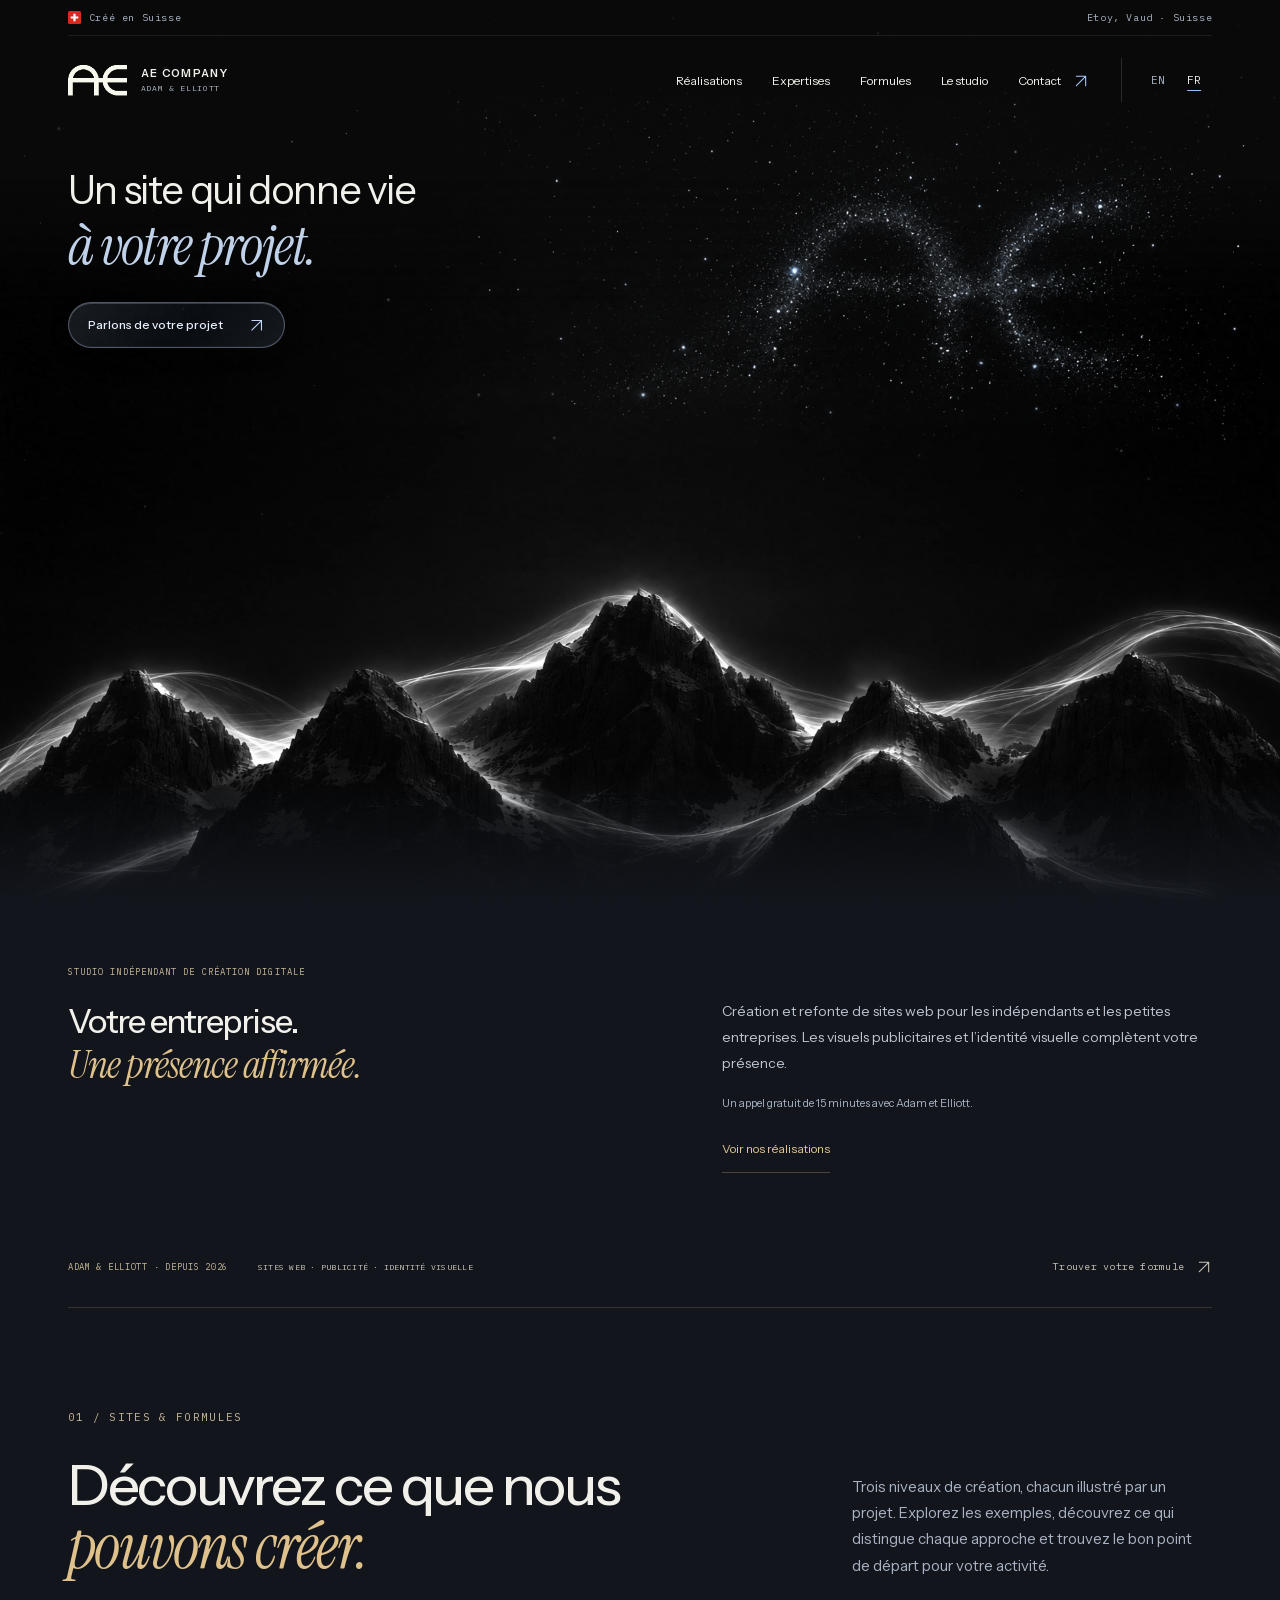
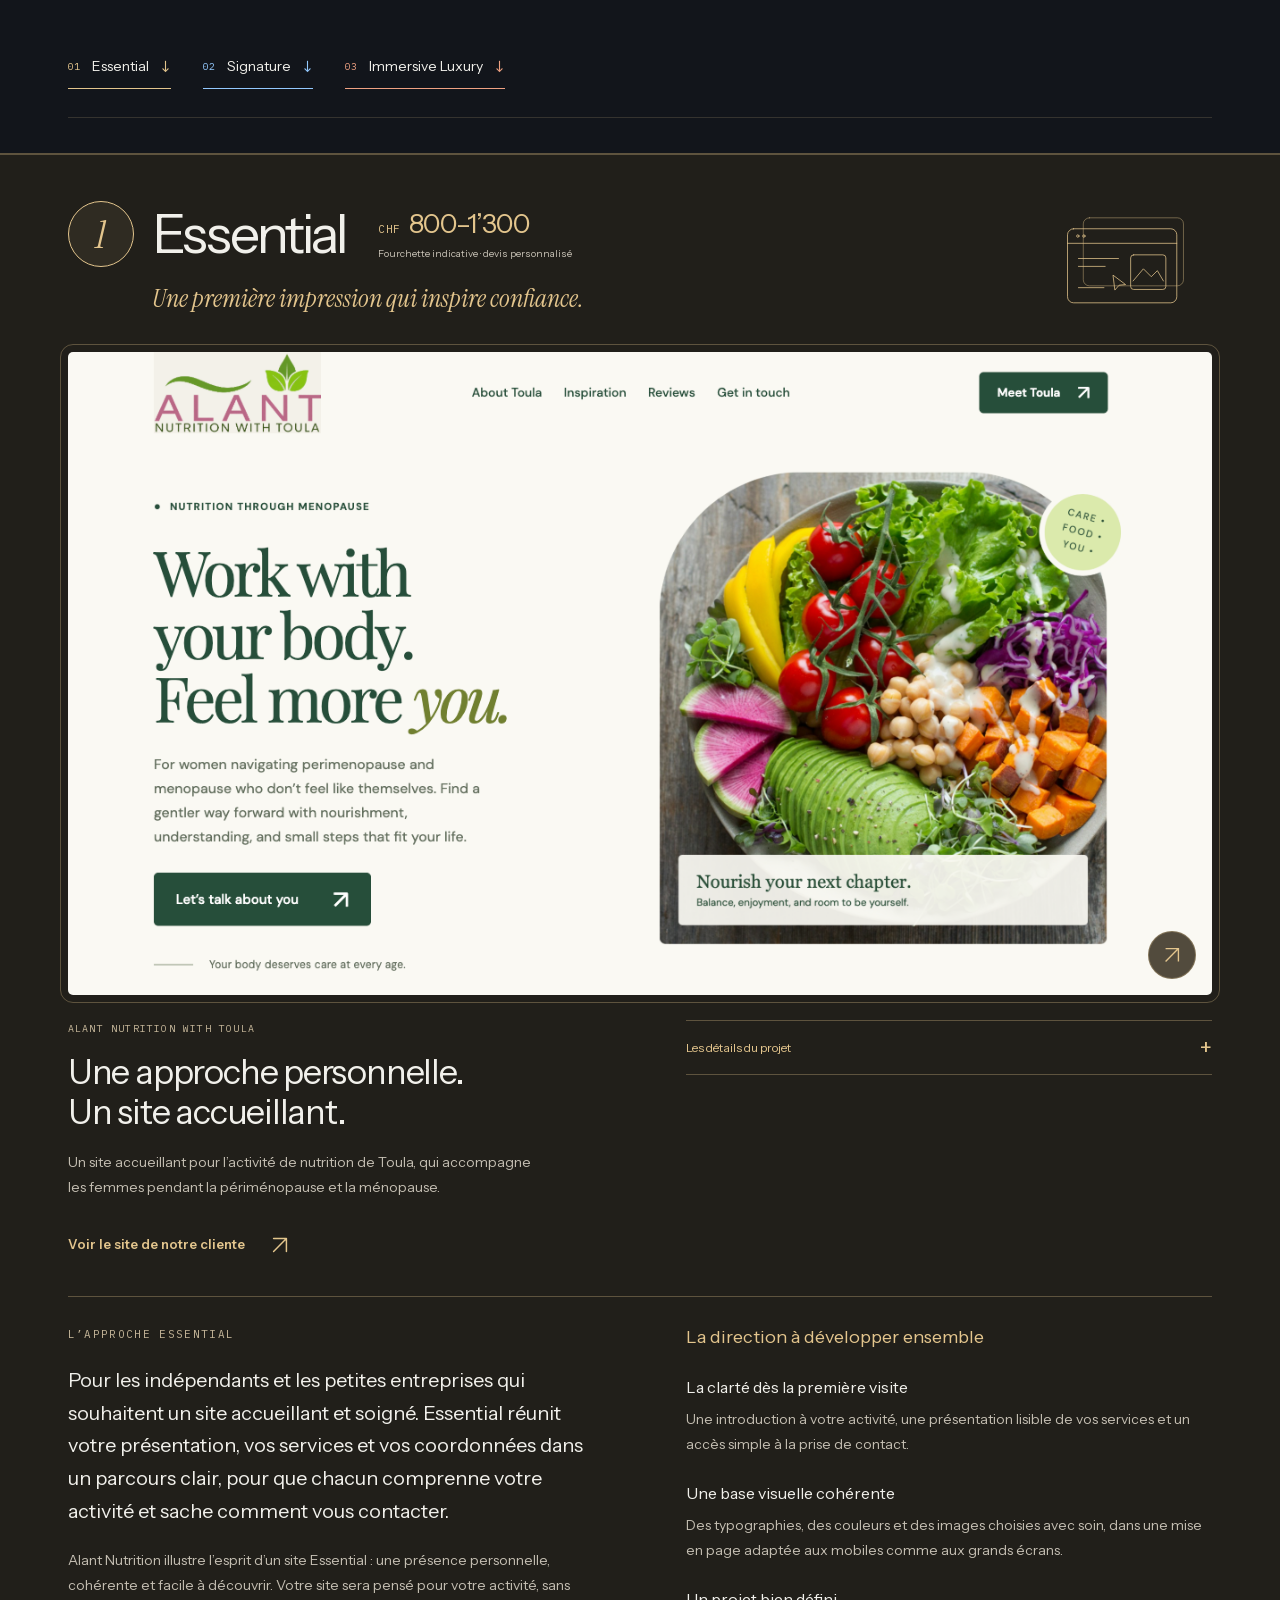
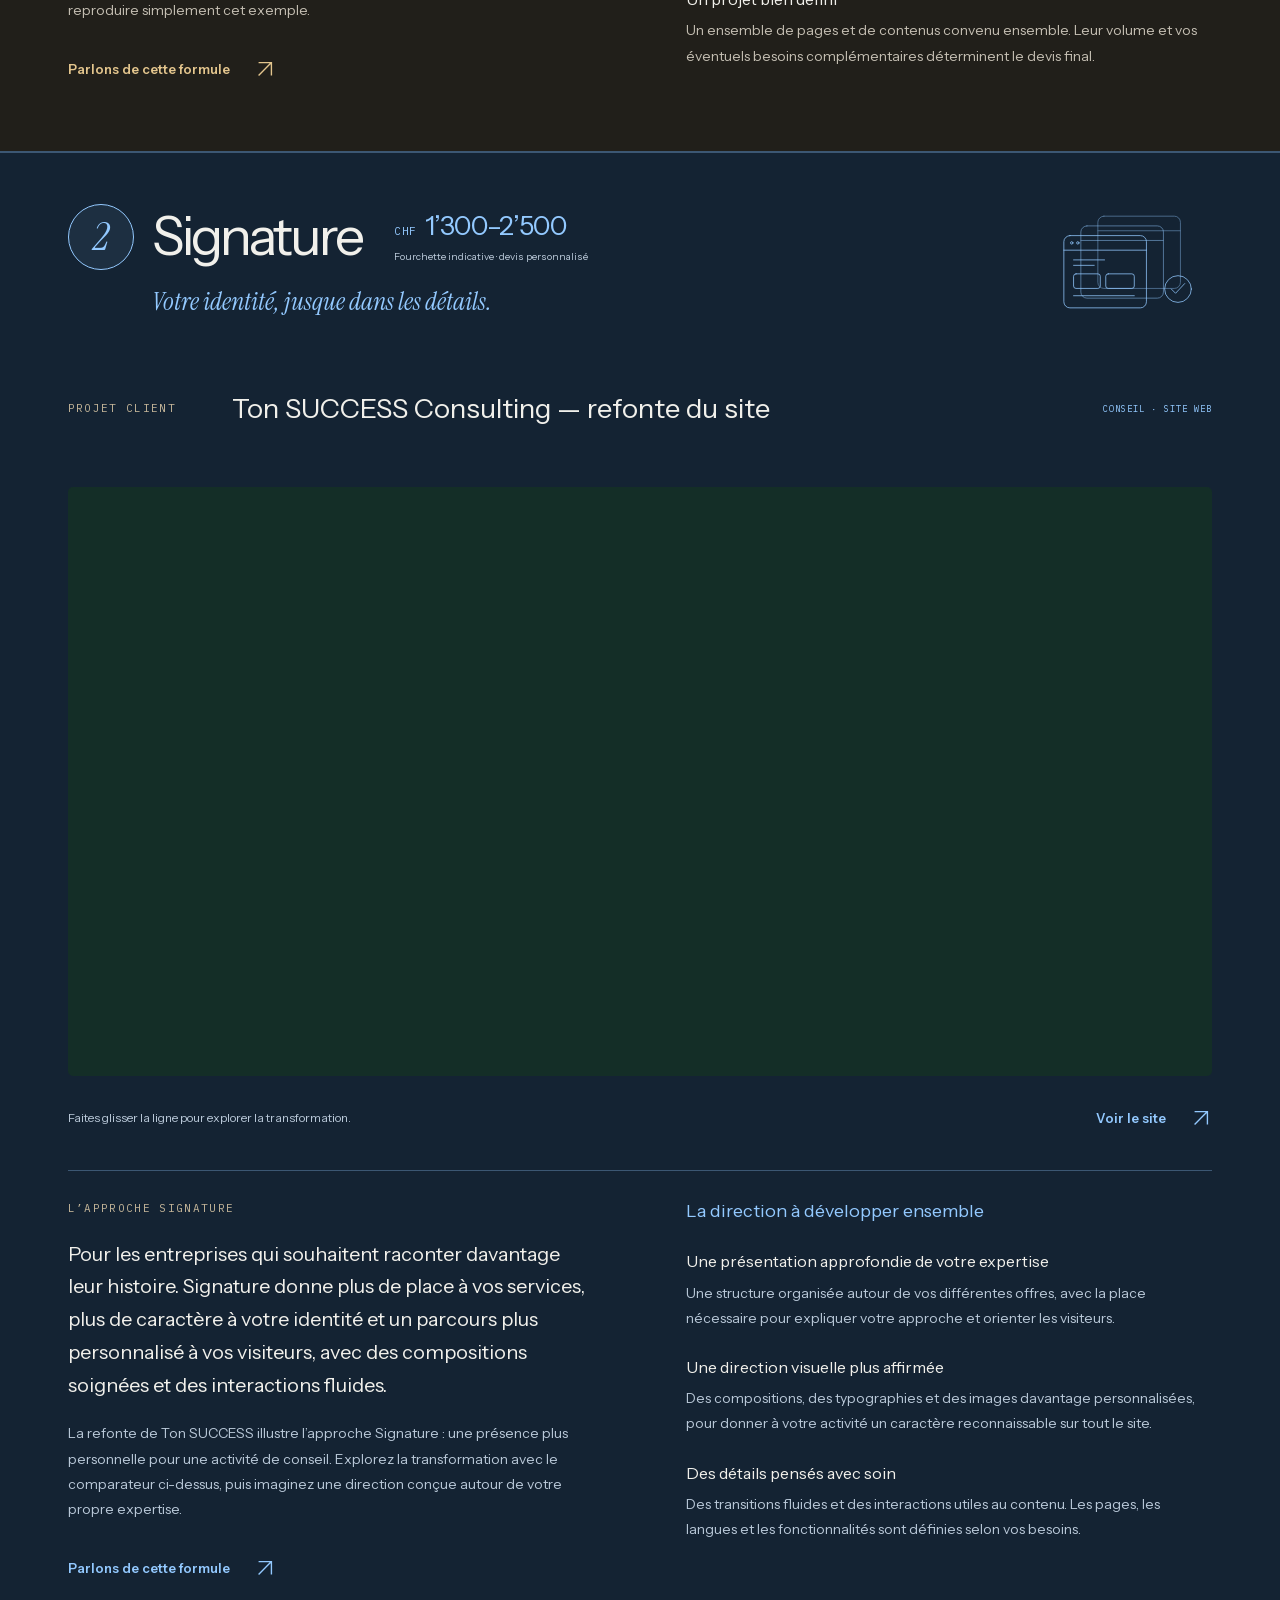
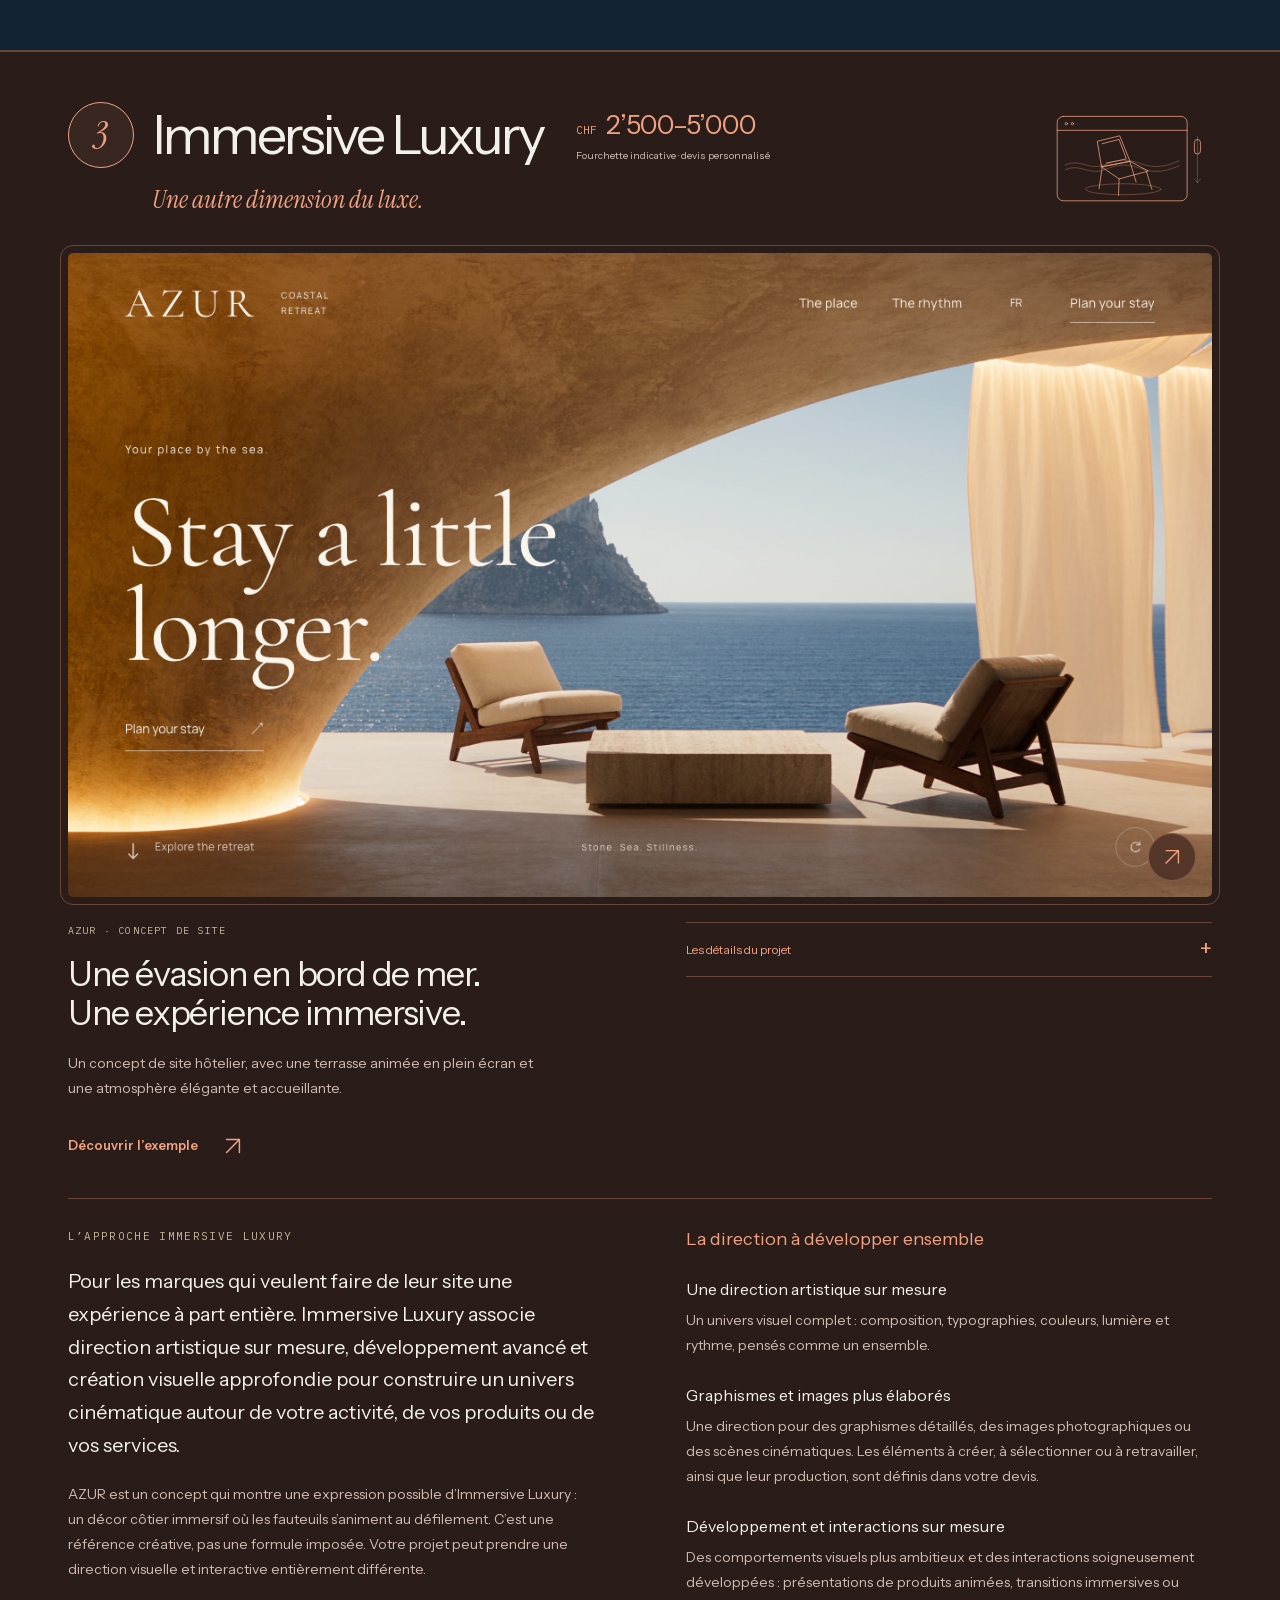
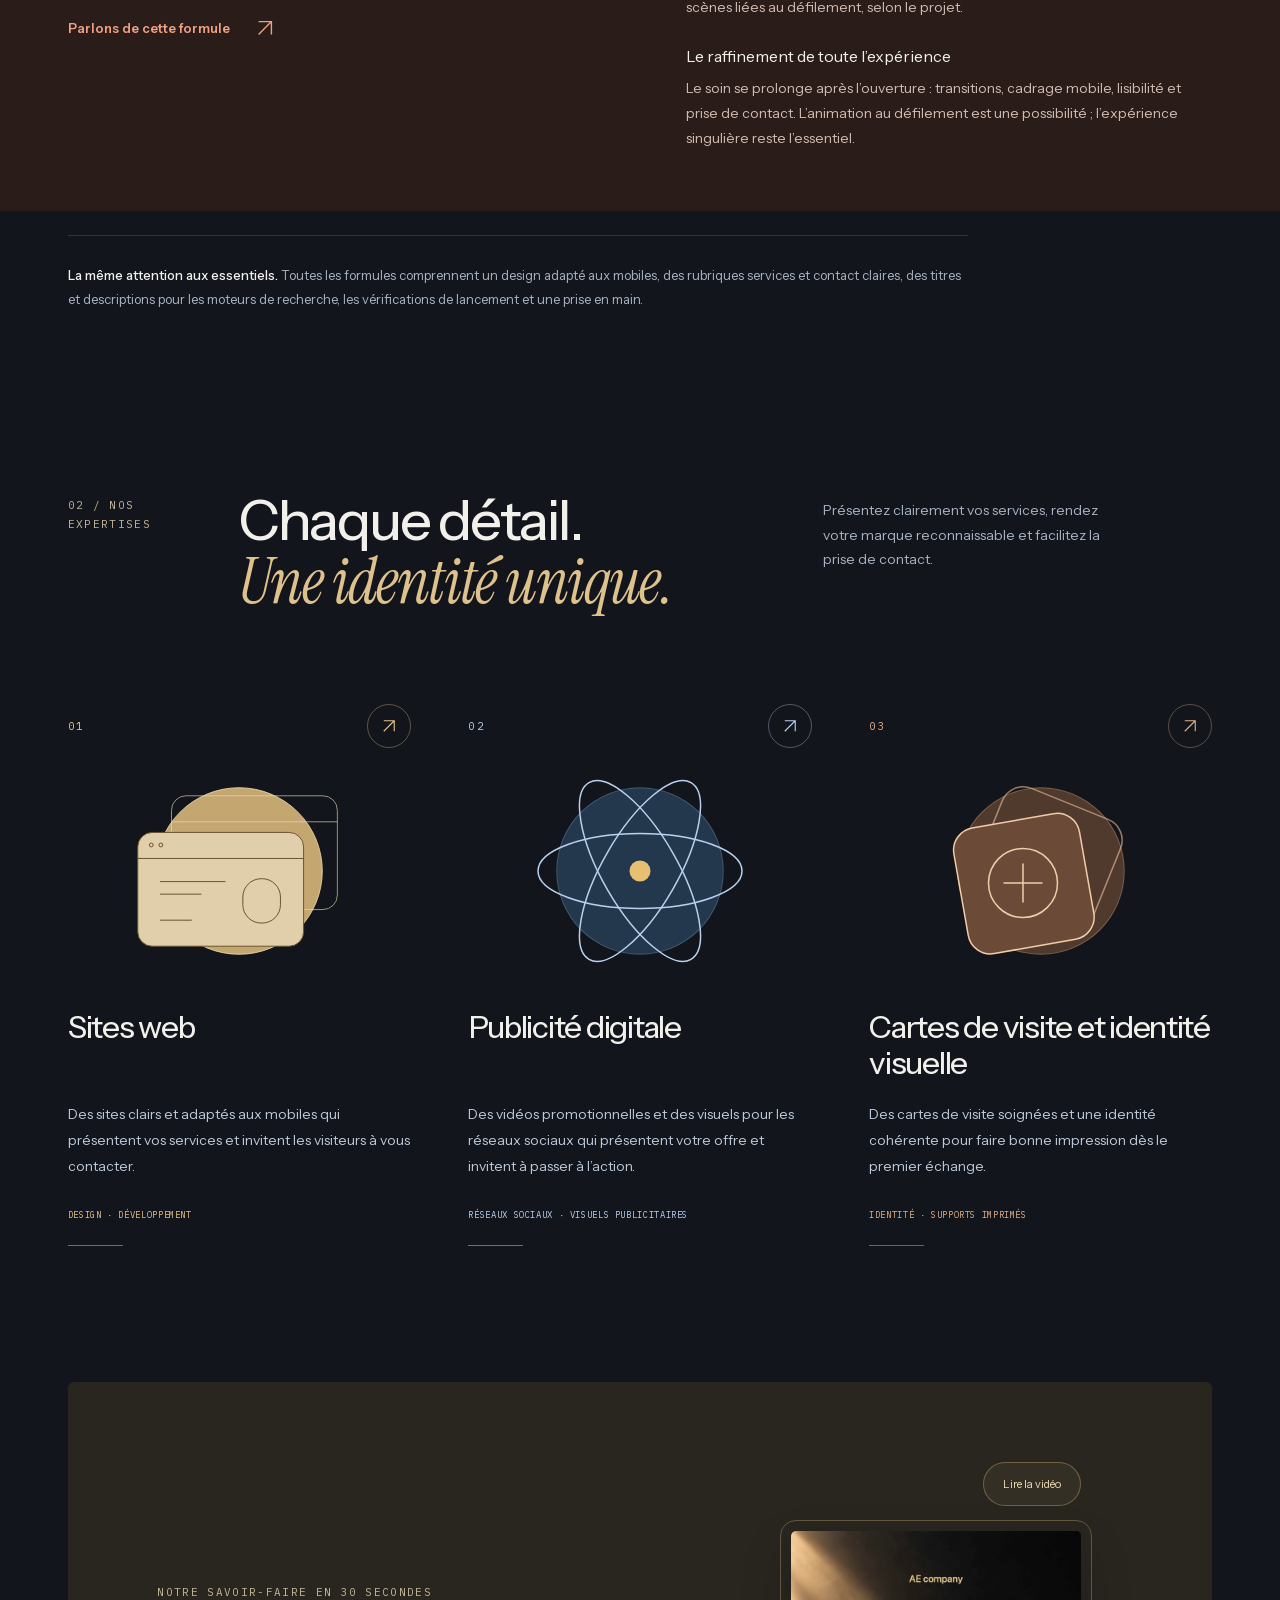
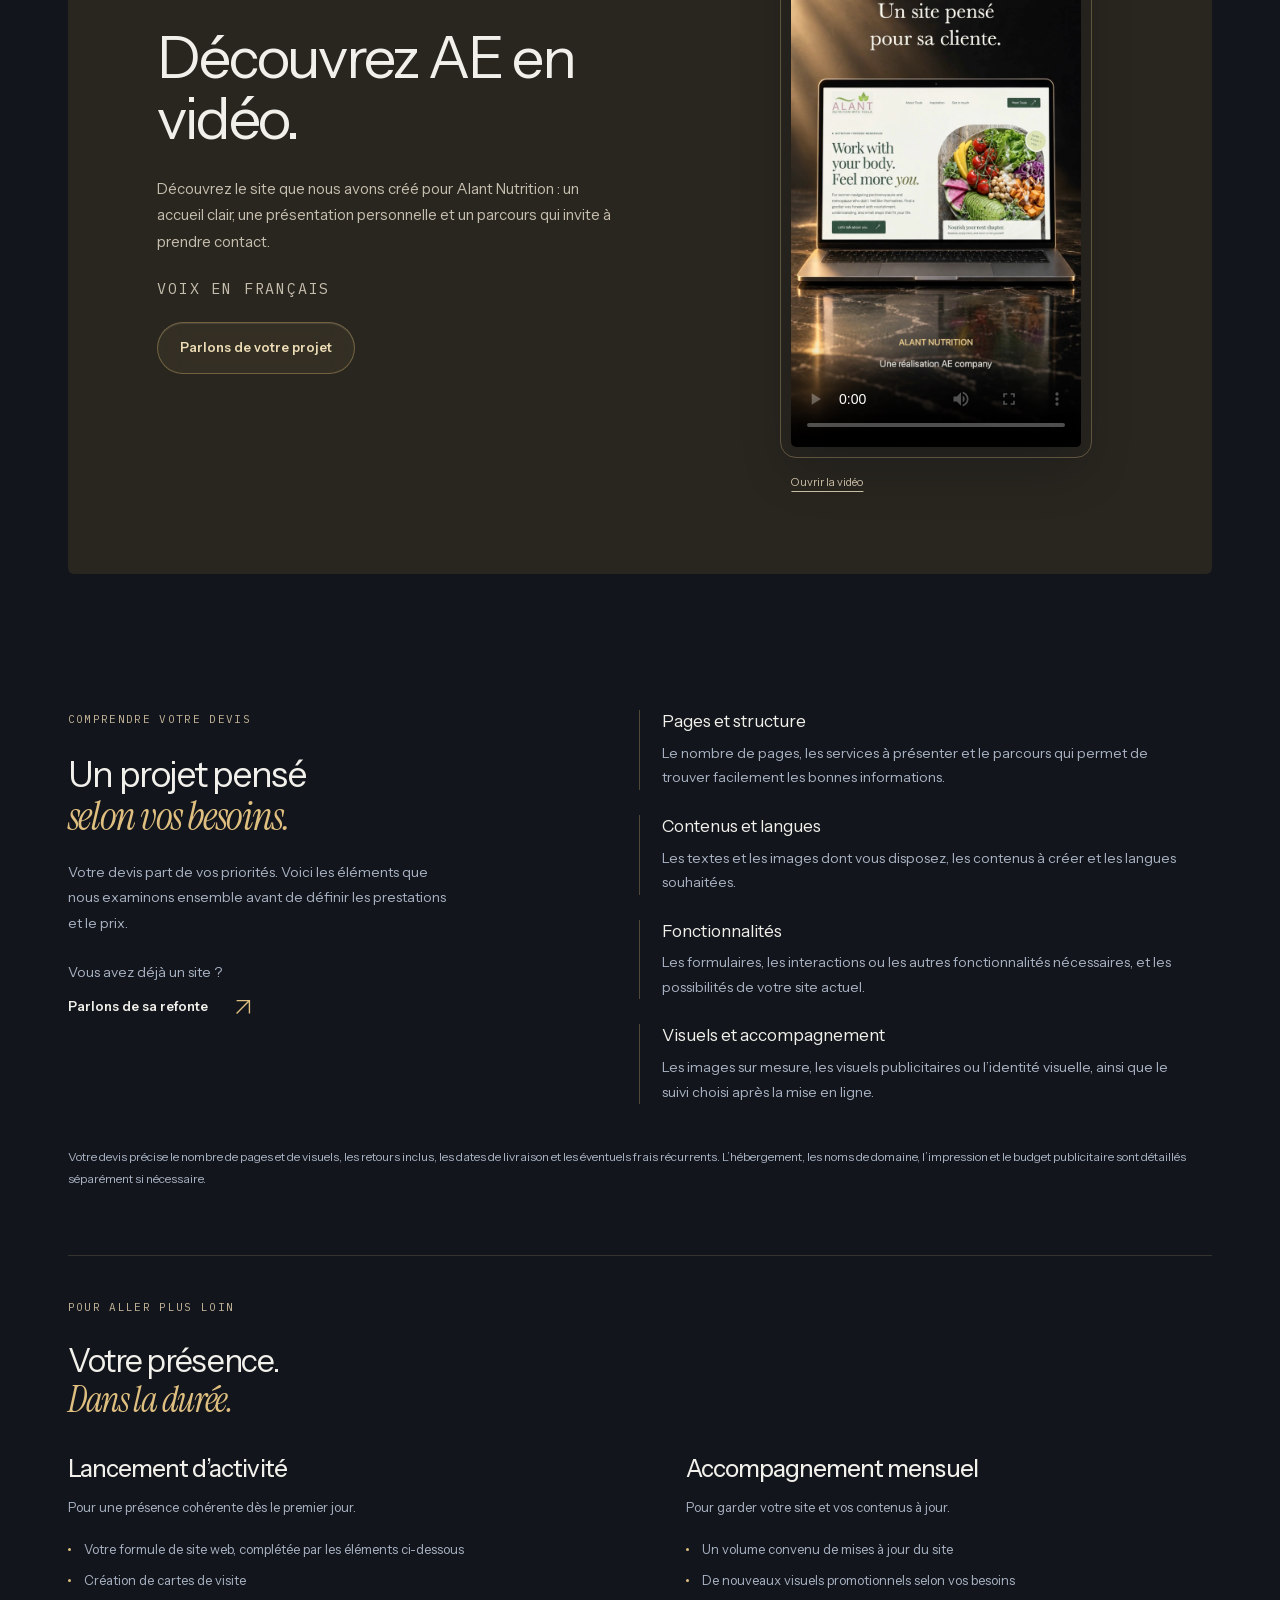
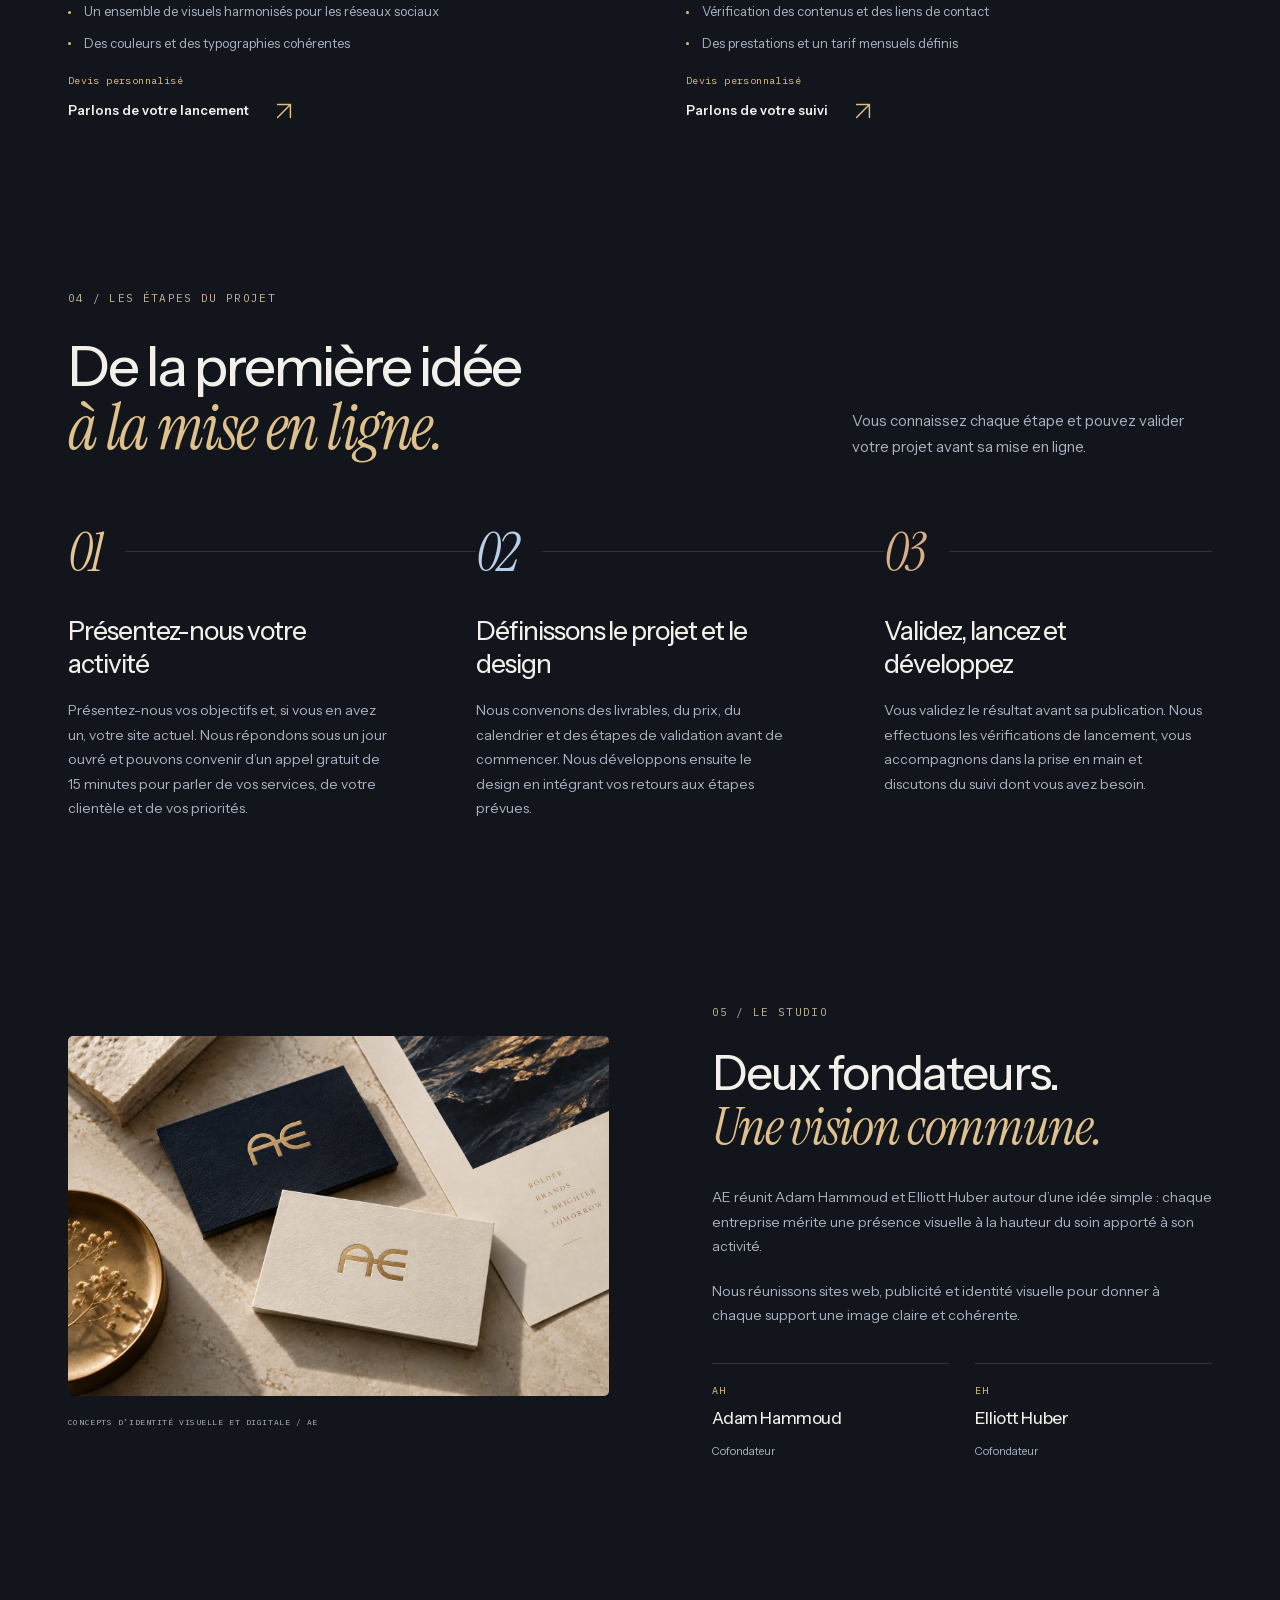
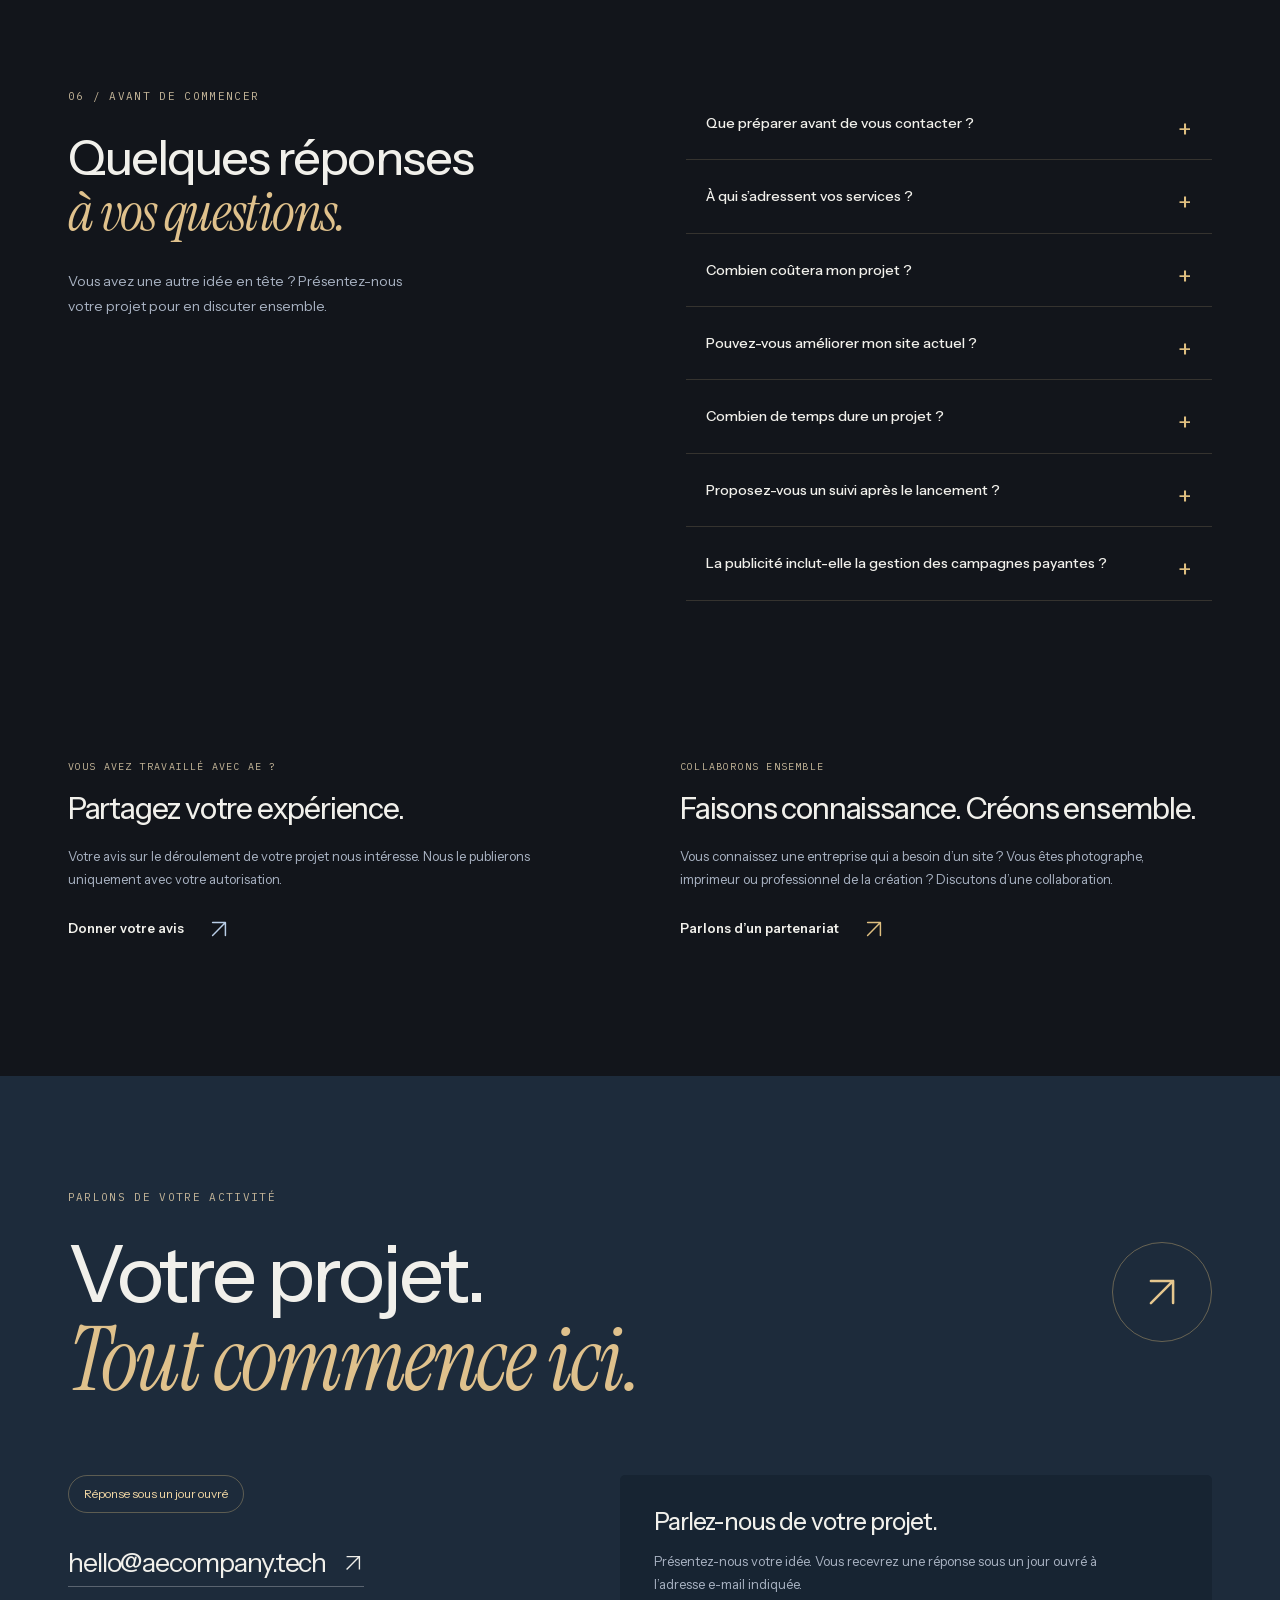
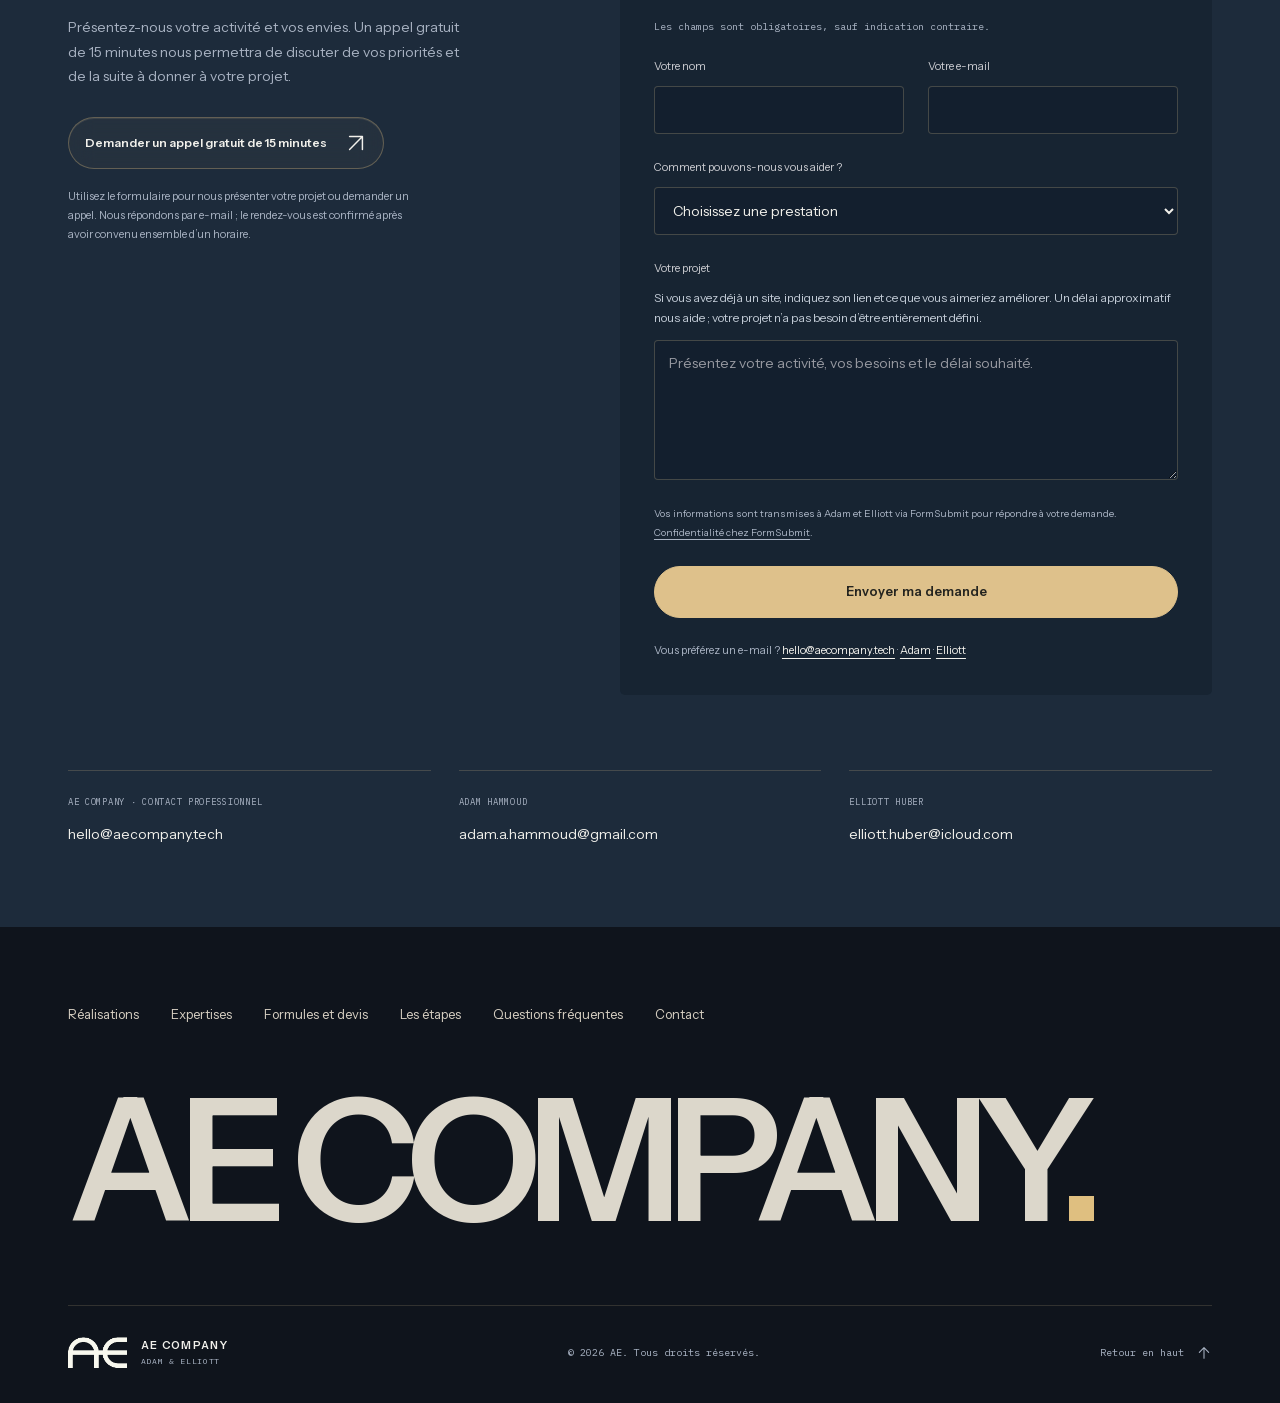
==== commit 5ae79608: "Give website packages distinct gold blue and copper palettes" ====
--- a/fr.html
+++ b/fr.html
@@ -22,7 +22,7 @@
 
 
 
-<link rel="preload" as="font" href="assets/fonts/instrument-sans-latin.woff2" type="font/woff2" crossorigin=""><link rel="preload" as="font" href="assets/fonts/instrument-serif-italic-latin.woff2" type="font/woff2" crossorigin=""><link rel="preload" as="image" href="assets/alpine/opening.jpg"><link rel="stylesheet" href="design.css?v=20261015-alpine-left-2"><link rel="stylesheet" href="refinements.css?v=20261015-gold-1"><script src="site.js?v=20261016-tier-motion-1" defer=""></script><script src="contact-form.js?v=20261016-clarity-2" defer=""></script><script src="ad-player.js?v=20261015-atelier-2" defer=""></script><meta property="og:title" content="AE Company — Sites web et identité visuelle pour les petites entreprises"><meta property="og:description" content="Sites web, visuels publicitaires et identité visuelle pour les indépendants et les petites entreprises. Découvrez nos réalisations et demandez un appel gratuit de 15 minutes."><meta property="og:type" content="website"><meta property="og:url" content="https://aecompany.tech/fr.html"><meta property="og:image" content="https://aecompany.tech/assets/alpine/still.jpg"><meta property="og:locale" content="fr_CH"><link rel="stylesheet" href="constellation.css?v=20261016-stars-1"><script src="constellation.js?v=20261016-stars-1" defer></script><link rel="stylesheet" href="clarity.css?v=20261016-showcase-2"></head>
+<link rel="preload" as="font" href="assets/fonts/instrument-sans-latin.woff2" type="font/woff2" crossorigin=""><link rel="preload" as="font" href="assets/fonts/instrument-serif-italic-latin.woff2" type="font/woff2" crossorigin=""><link rel="preload" as="image" href="assets/alpine/opening.jpg"><link rel="stylesheet" href="design.css?v=20261015-alpine-left-2"><link rel="stylesheet" href="refinements.css?v=20261015-gold-1"><script src="site.js?v=20261016-tier-motion-1" defer=""></script><script src="contact-form.js?v=20261016-clarity-2" defer=""></script><script src="ad-player.js?v=20261015-atelier-2" defer=""></script><meta property="og:title" content="AE Company — Sites web et identité visuelle pour les petites entreprises"><meta property="og:description" content="Sites web, visuels publicitaires et identité visuelle pour les indépendants et les petites entreprises. Découvrez nos réalisations et demandez un appel gratuit de 15 minutes."><meta property="og:type" content="website"><meta property="og:url" content="https://aecompany.tech/fr.html"><meta property="og:image" content="https://aecompany.tech/assets/alpine/still.jpg"><meta property="og:locale" content="fr_CH"><link rel="stylesheet" href="constellation.css?v=20261016-stars-1"><script src="constellation.js?v=20261016-stars-1" defer></script><link rel="stylesheet" href="clarity.css?v=20261016-palettes-1"></head>
 <body>
 <svg width="0" height="0" aria-hidden="true" style="position:absolute"><defs><filter id="ae-monogram-cutout" color-interpolation-filters="sRGB"><feColorMatrix type="matrix" values="0 0 0 0 0.973 0 0 0 0 0.973 0 0 0 0 0.933 1.3 0 0 0 -0.25"></feColorMatrix></filter></defs></svg>
 <a class="skip" href="#main">Aller au contenu</a>
--- a/clarity.css
+++ b/clarity.css
@@ -250,3 +250,57 @@
  .tier-chapter .tier-art { width: 48px; height: 64px; }
  .tier-heading-price { padding-left: 0; }
 }
+
+/* Each package carries its own palette across the entire chapter. */
+.tier-chapter[data-tier="essential"] {
+ --accent: #e3c58d;
+ --tier-surface: #211f1a;
+ --tier-edge: #e3c58d50;
+ --tier-tint: #e3c58d12;
+ --tier-glass: #413a2be8;
+ --muted: #c4beb2;
+}
+.tier-chapter[data-tier="signature"] {
+ --accent: #93c9ff;
+ --tier-surface: #142333;
+ --tier-edge: #93c9ff50;
+ --tier-tint: #93c9ff12;
+ --tier-glass: #223e59e8;
+ --muted: #b9c8d8;
+}
+.tier-chapter[data-tier="immersive"] {
+ --accent: #efa182;
+ --tier-surface: #2a1d19;
+ --tier-edge: #efa18250;
+ --tier-tint: #efa18212;
+ --tier-glass: #513328e8;
+ --muted: #d0bbb2;
+}
+.tier-chapter { position: relative; isolation: isolate; --line: var(--tier-edge); padding-top: 38px; }
+.tier-chapter::before {
+ content: ''; position: absolute; z-index: -1;
+ inset: 0 calc(-1 * var(--gutter));
+ background: var(--tier-surface);
+ border-top: 2px solid var(--tier-edge);
+ pointer-events: none;
+}
+.tier-chapter + .tier-chapter { border-top: 0; }
+.tier-number { background: var(--tier-tint); }
+.tier-chapter .case-study, .tier-chapter #azur-example {
+ --accent: inherit;
+ --project-edge: var(--tier-edge);
+ --project-hover: var(--accent);
+ --project-glass: var(--tier-glass);
+}
+.tier-chapter .text-link, .tier-chapter .text-link .ae-icon,
+.tier-chapter .project-open, .tier-chapter .project-category { color: var(--accent); }
+.tier-chapter .project-open { background: var(--tier-glass); border-color: var(--tier-edge); }
+.tier-chapter .project-details summary { color: var(--accent); }
+.tier-index a:nth-child(1) { --accent: #e3c58d; }
+.tier-index a:nth-child(2) { --accent: #93c9ff; }
+.tier-index a:nth-child(3) { --accent: #efa182; }
+.tier-index a { border-bottom: 1px solid var(--accent); }
+.package-showcase .tier-common { margin-top: 24px; }
+@media (max-width: 760px) {
+ .tier-chapter { padding-top: 28px; }
+}
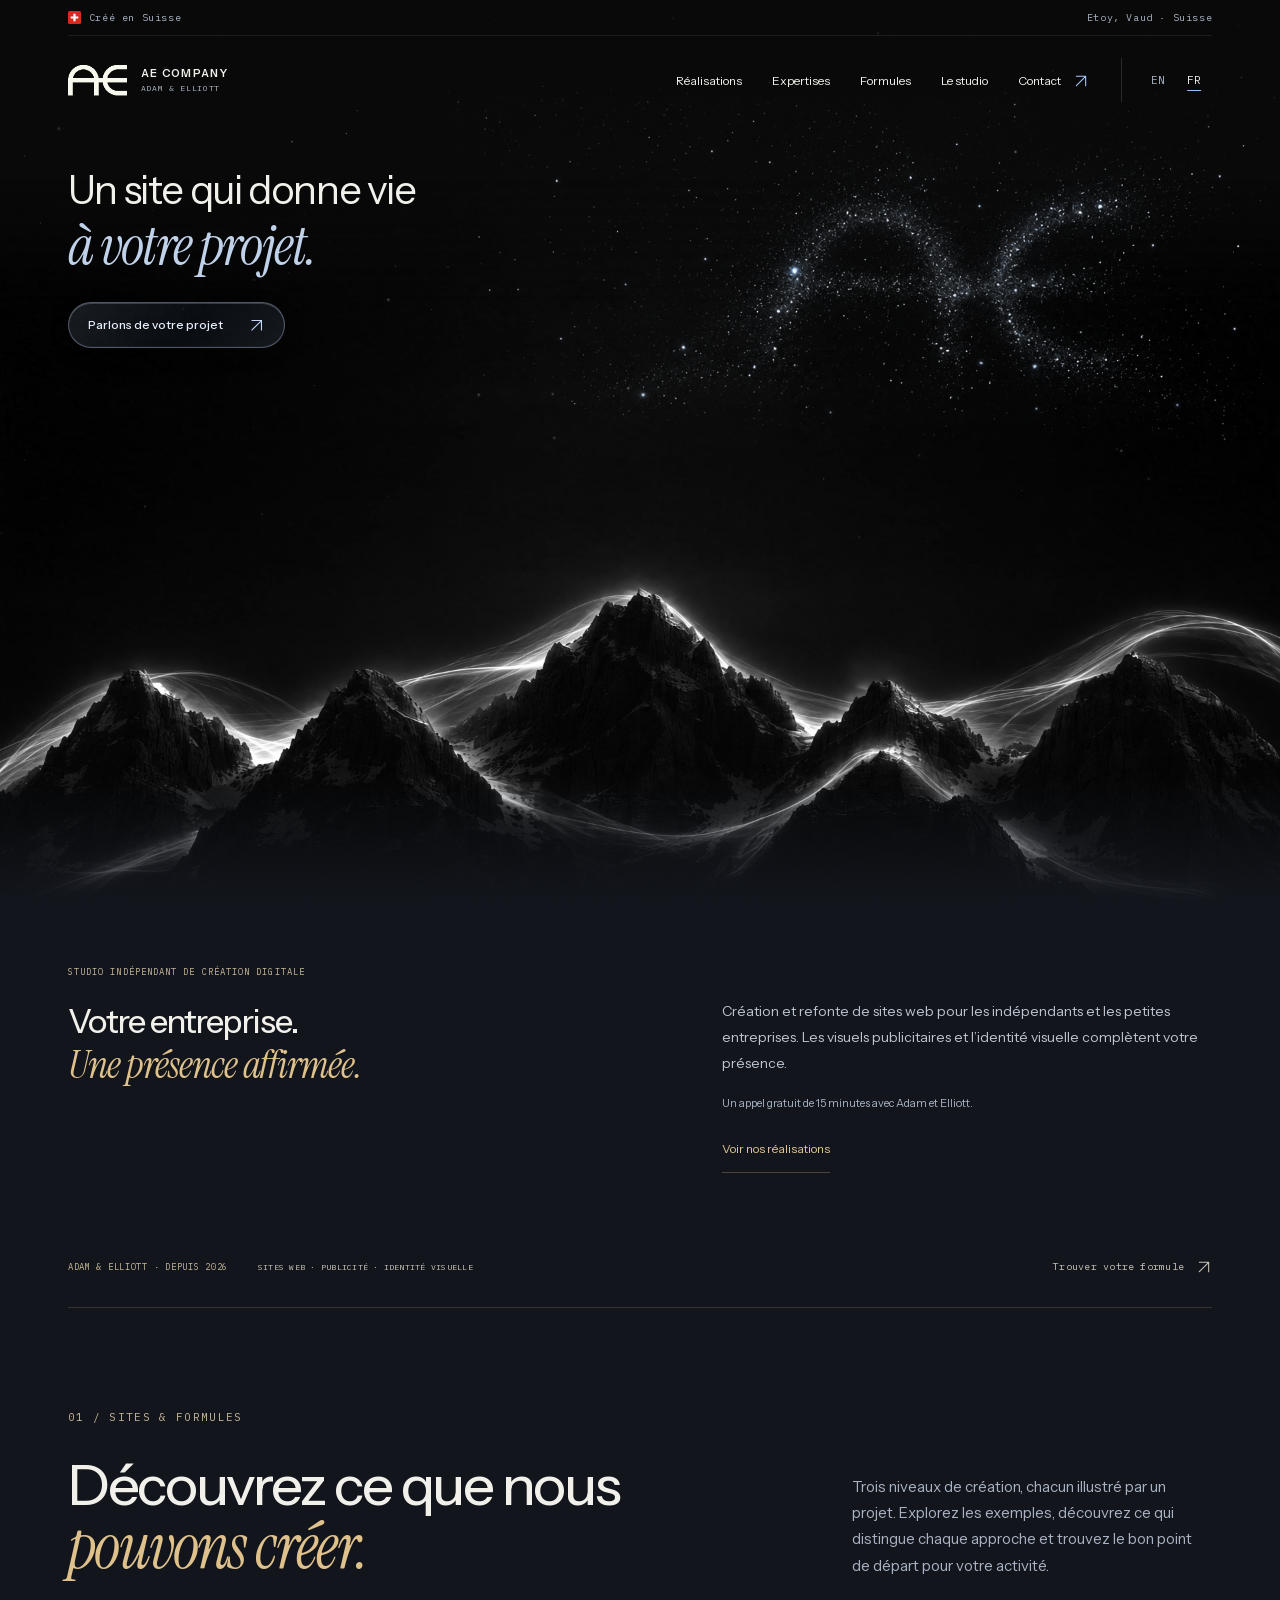
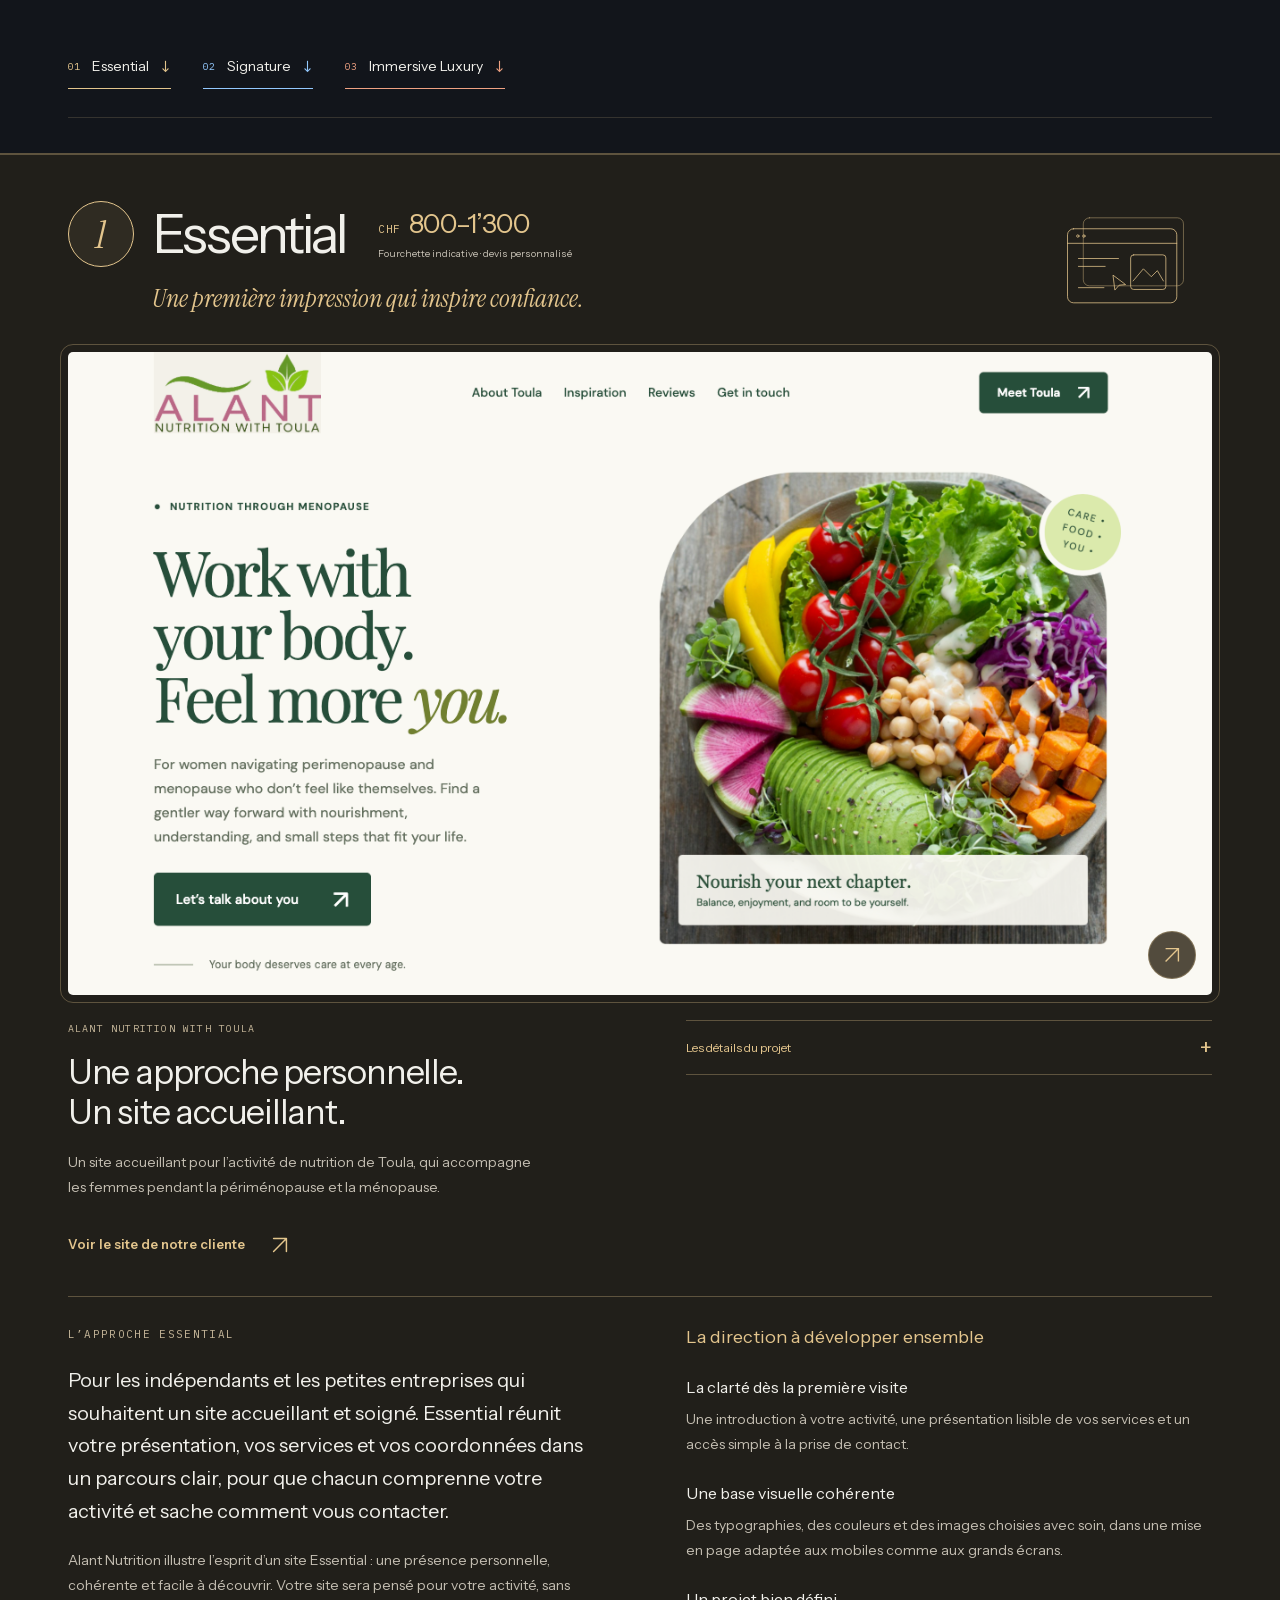
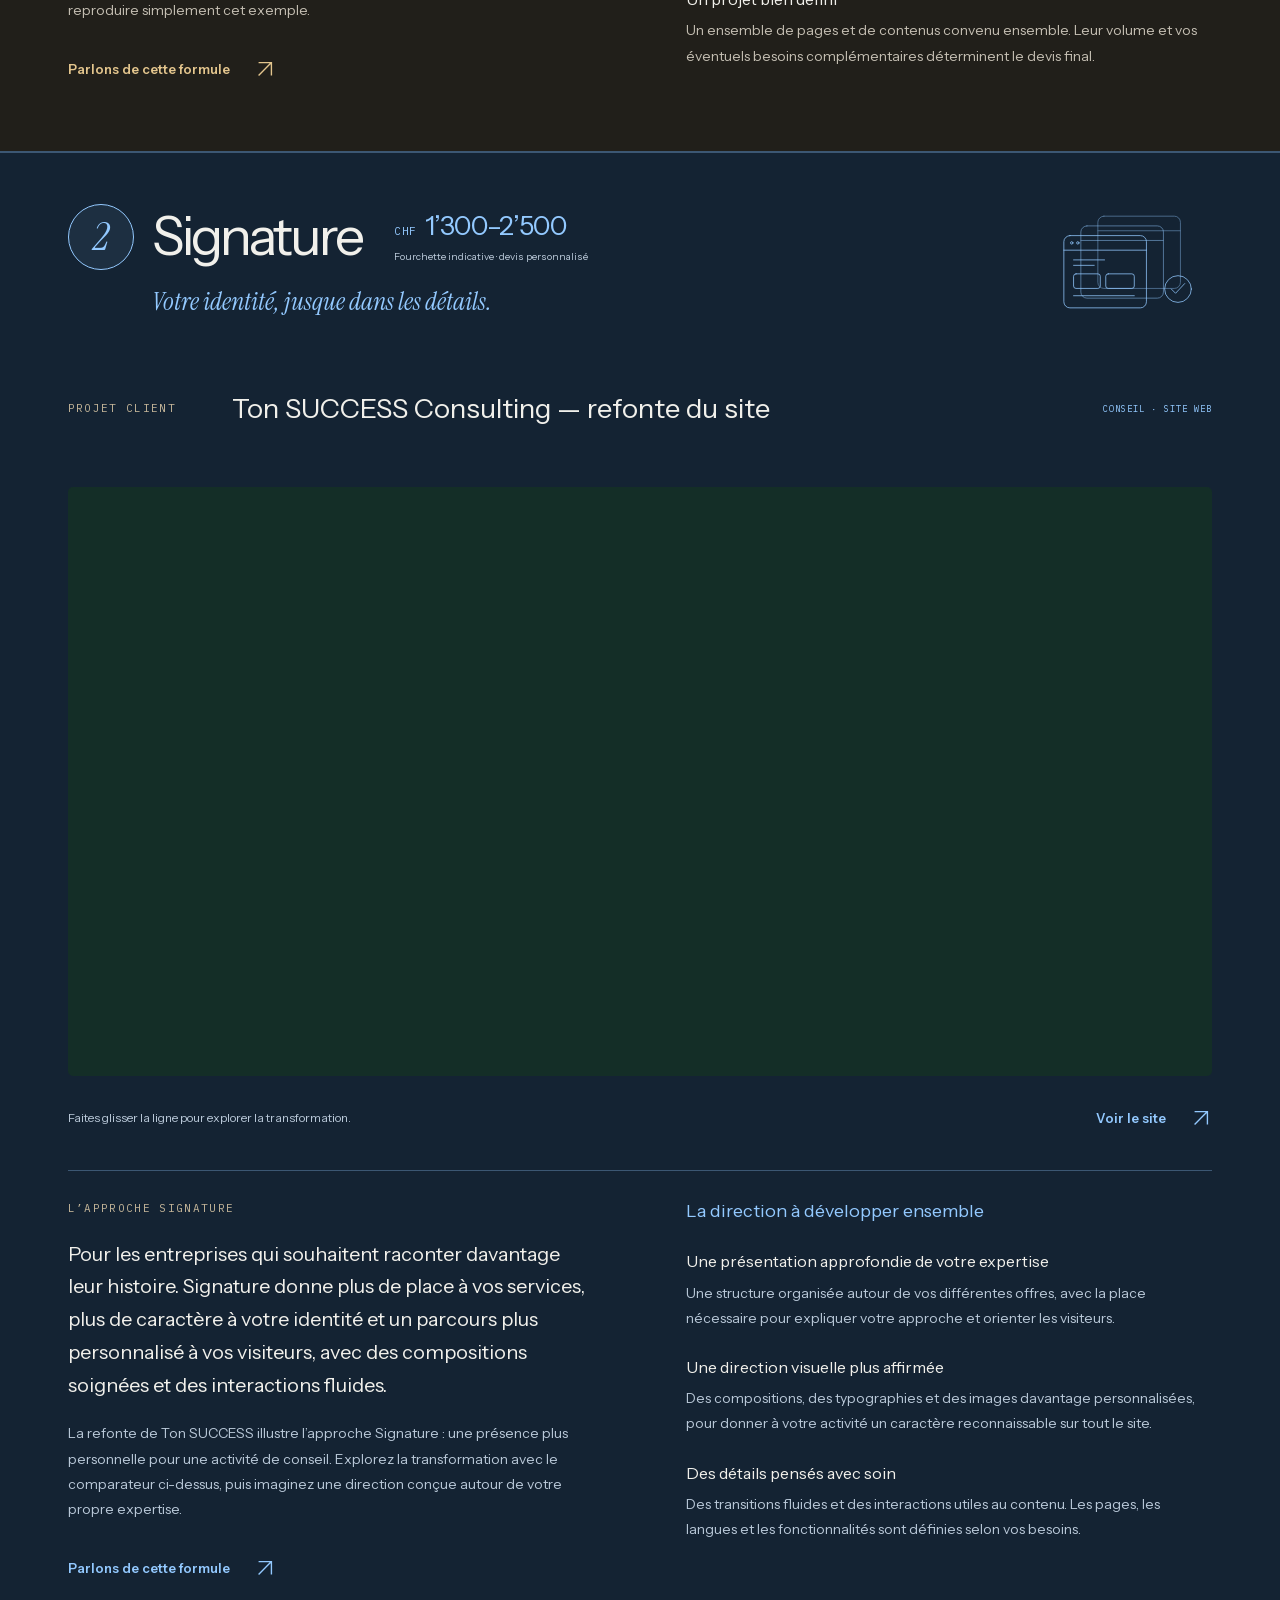
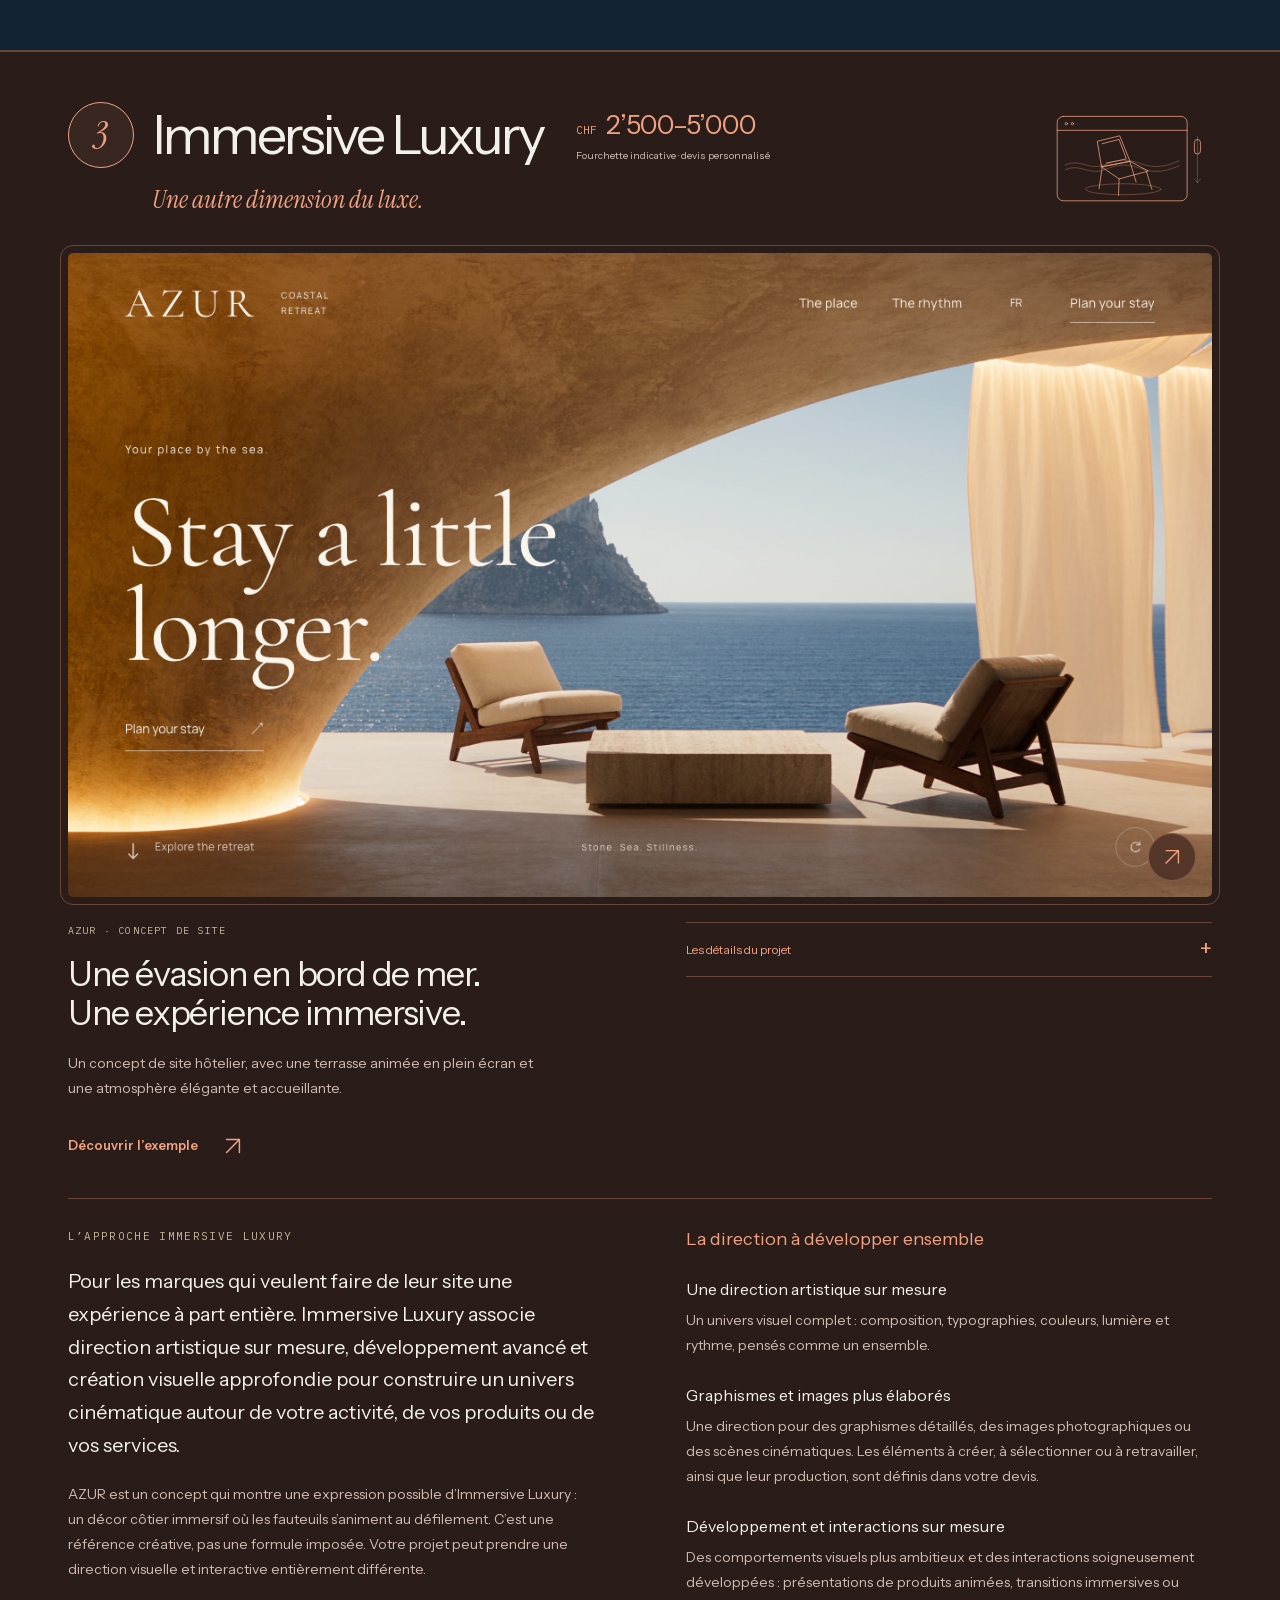
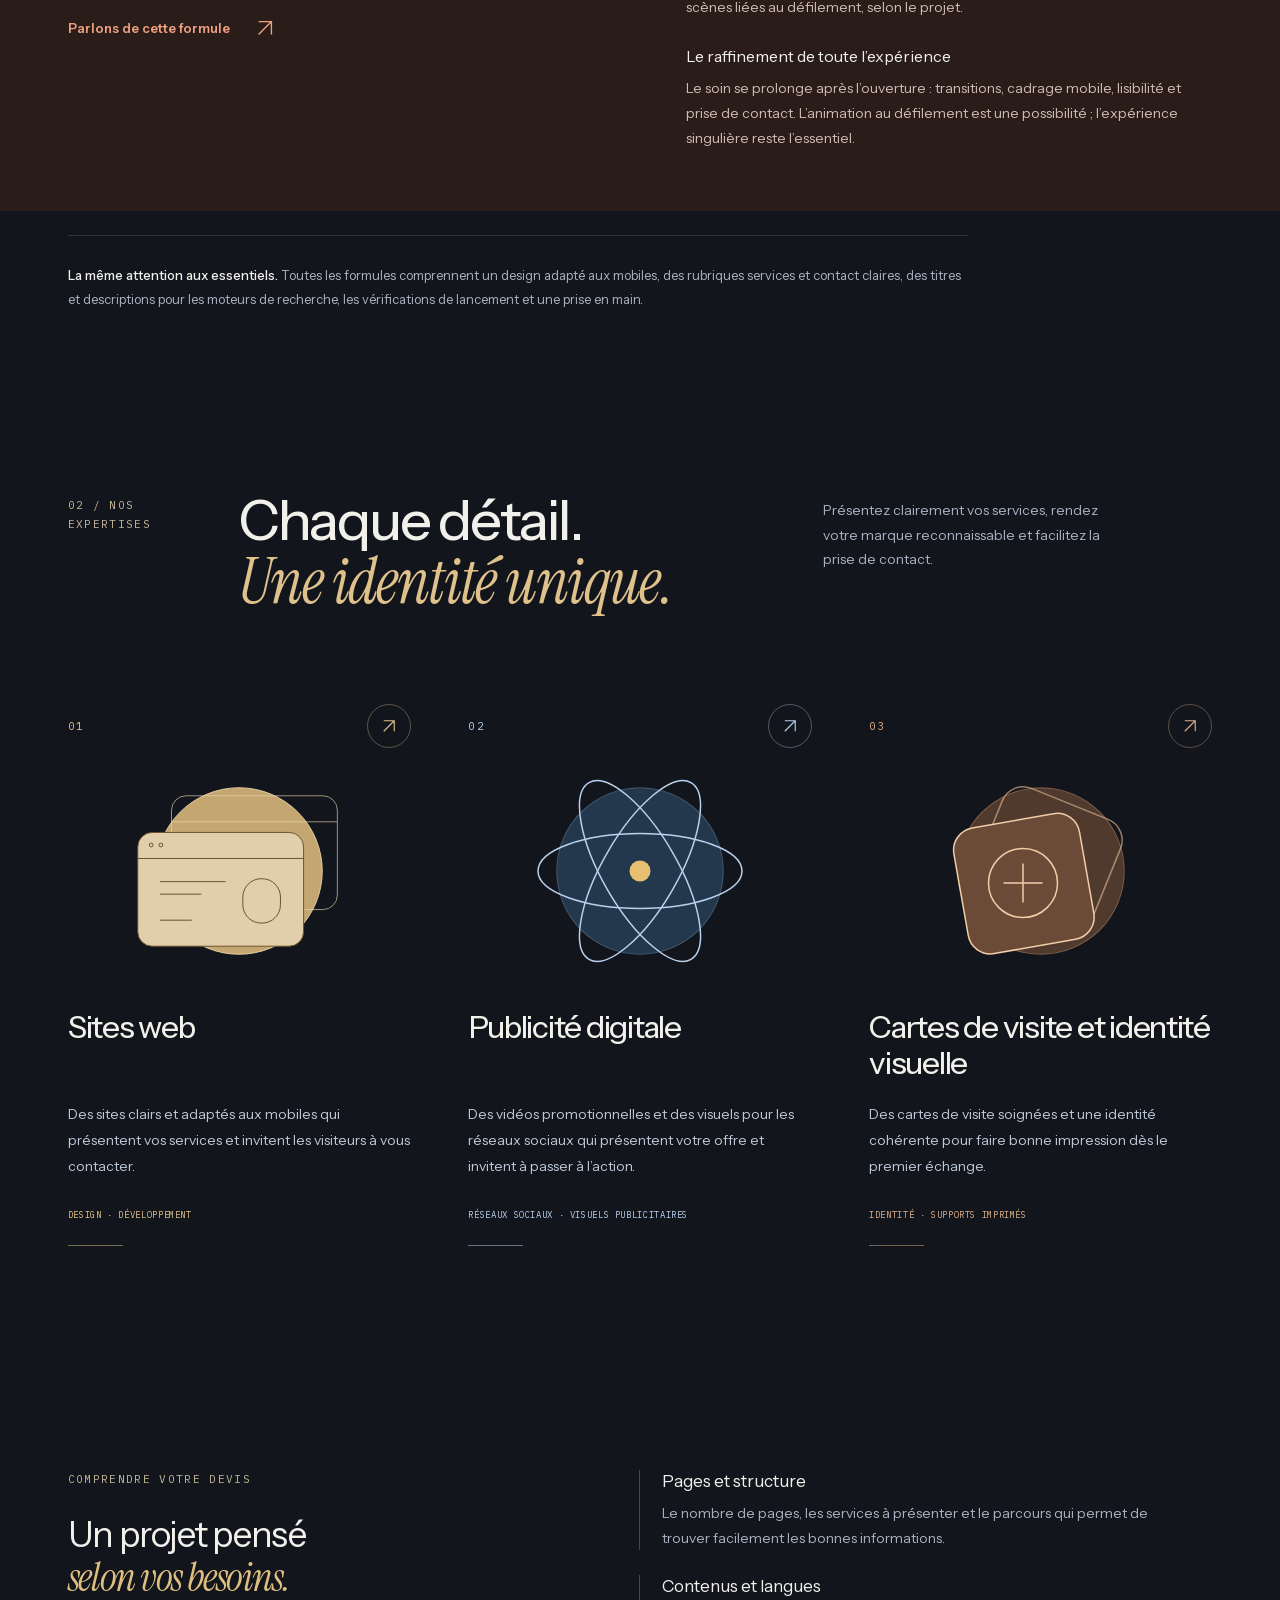
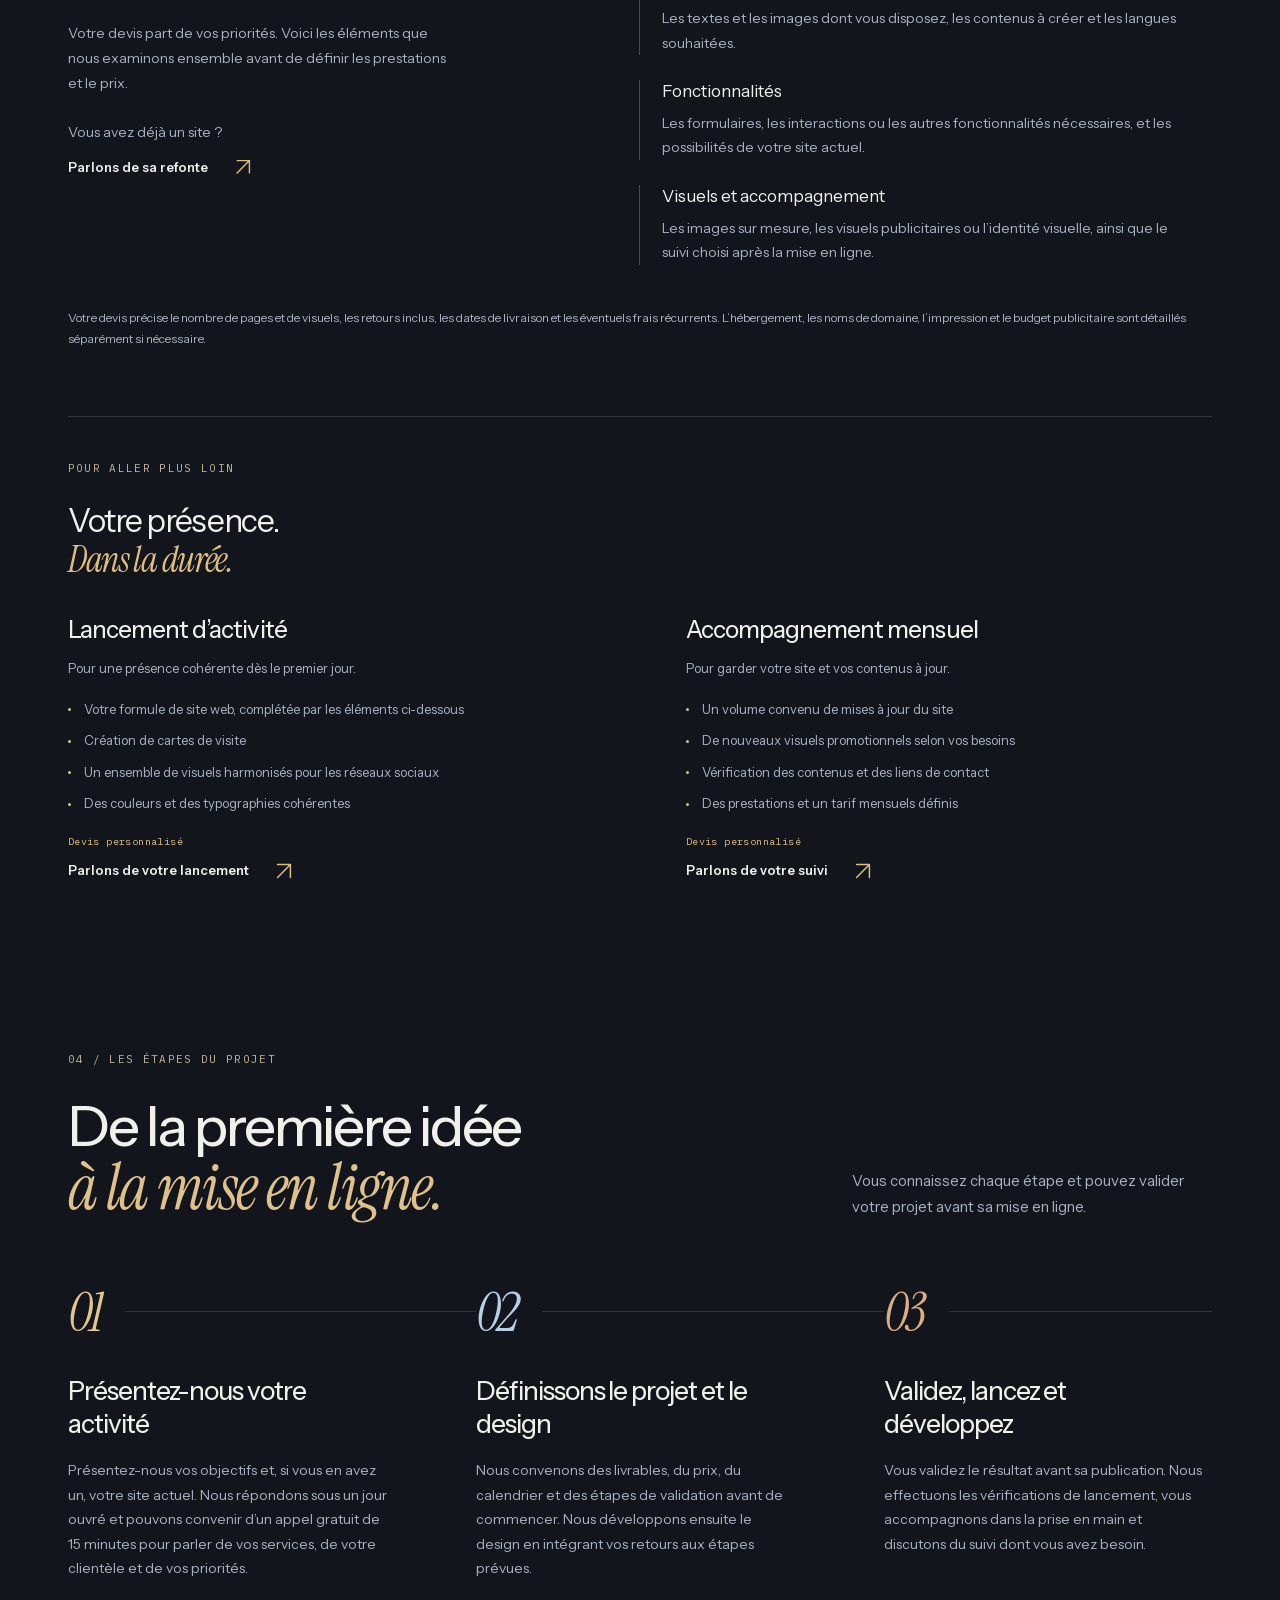
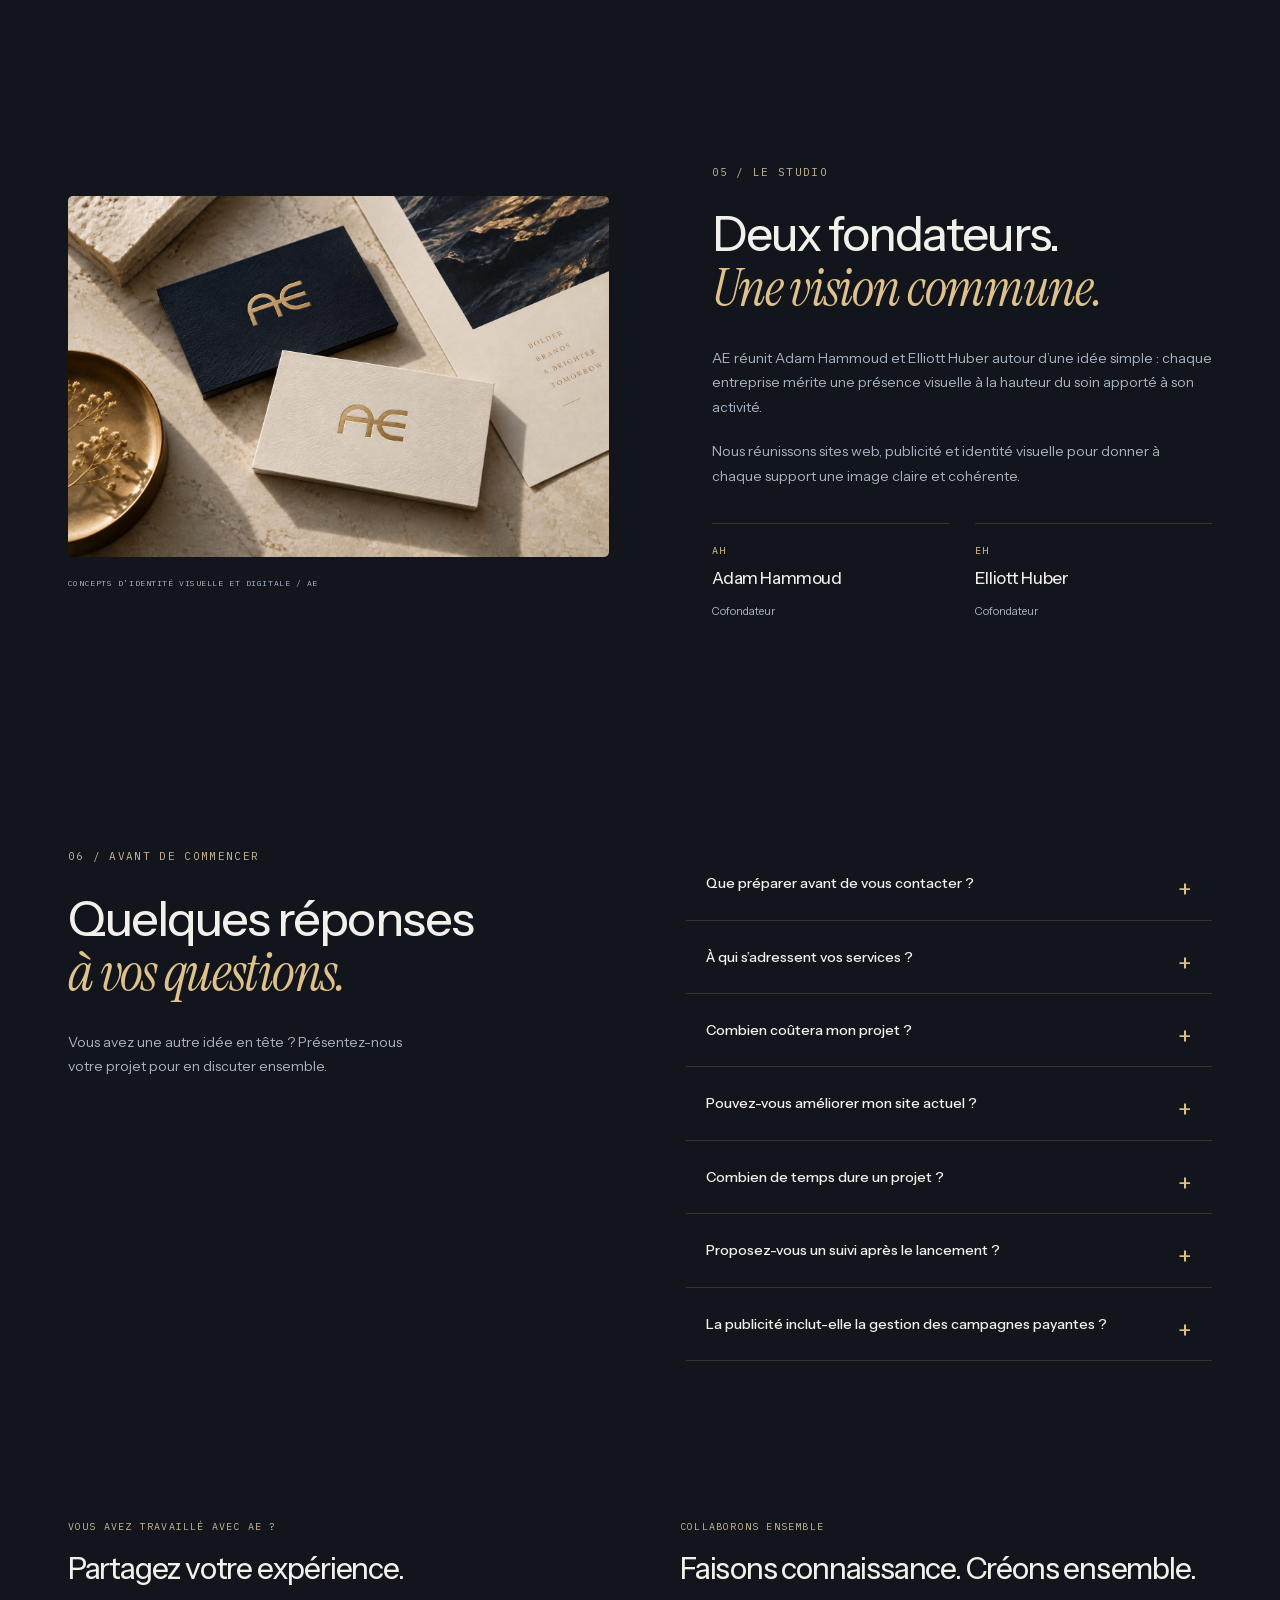
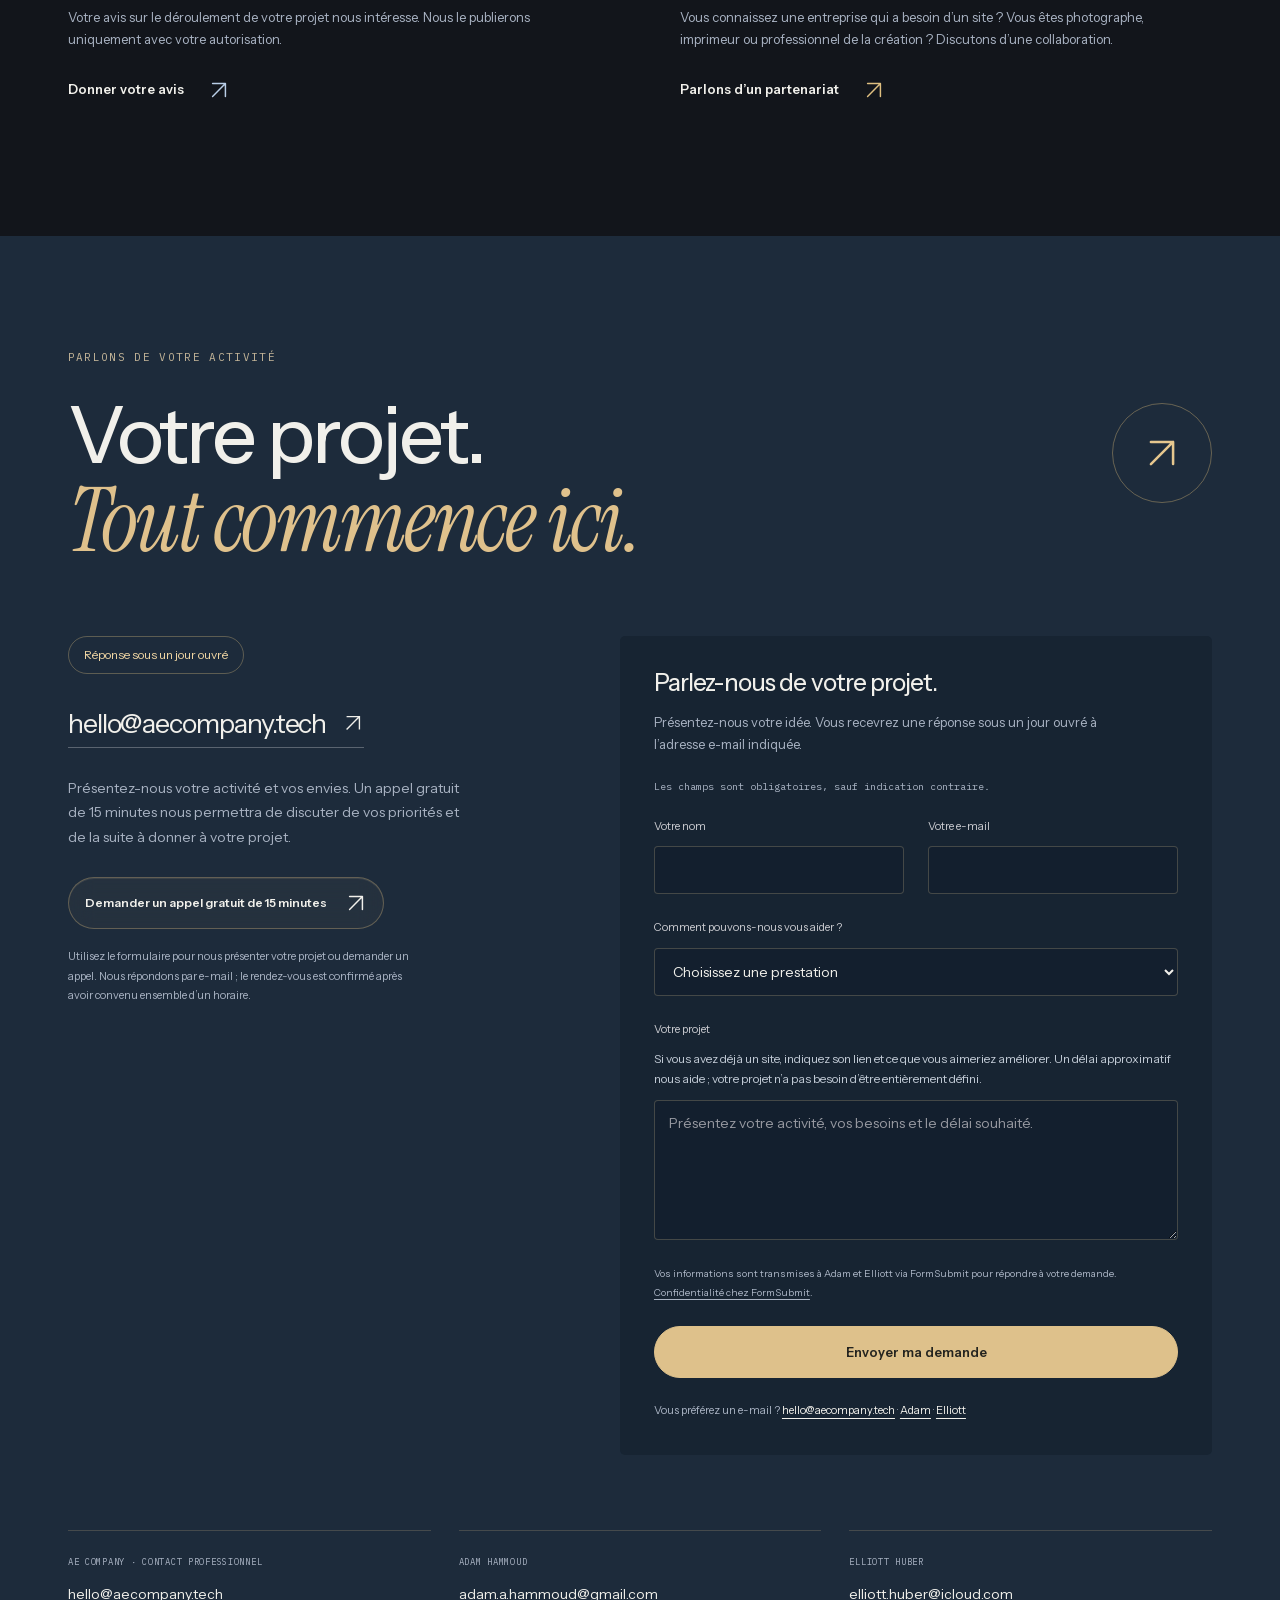
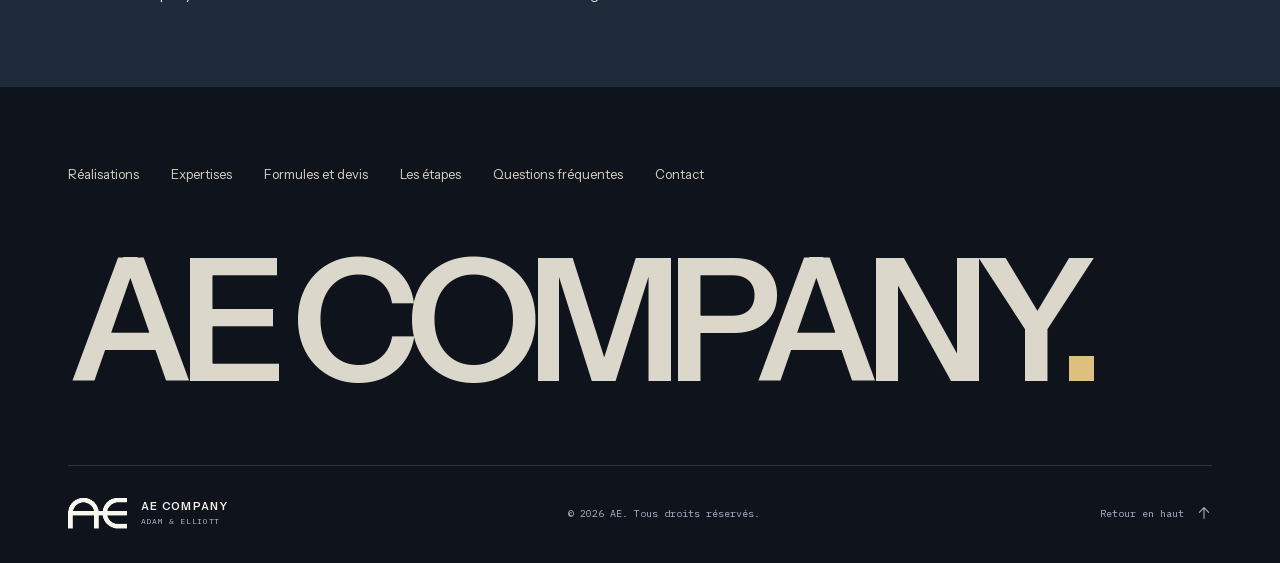
==== commit a2c0408d: "Remove Alant promotional video from both language pages" ====
--- a/fr.html
+++ b/fr.html
@@ -22,7 +22,7 @@
 
 
 
-<link rel="preload" as="font" href="assets/fonts/instrument-sans-latin.woff2" type="font/woff2" crossorigin=""><link rel="preload" as="font" href="assets/fonts/instrument-serif-italic-latin.woff2" type="font/woff2" crossorigin=""><link rel="preload" as="image" href="assets/alpine/opening.jpg"><link rel="stylesheet" href="design.css?v=20261015-alpine-left-2"><link rel="stylesheet" href="refinements.css?v=20261015-gold-1"><script src="site.js?v=20261016-tier-motion-1" defer=""></script><script src="contact-form.js?v=20261016-clarity-2" defer=""></script><script src="ad-player.js?v=20261015-atelier-2" defer=""></script><meta property="og:title" content="AE Company — Sites web et identité visuelle pour les petites entreprises"><meta property="og:description" content="Sites web, visuels publicitaires et identité visuelle pour les indépendants et les petites entreprises. Découvrez nos réalisations et demandez un appel gratuit de 15 minutes."><meta property="og:type" content="website"><meta property="og:url" content="https://aecompany.tech/fr.html"><meta property="og:image" content="https://aecompany.tech/assets/alpine/still.jpg"><meta property="og:locale" content="fr_CH"><link rel="stylesheet" href="constellation.css?v=20261016-stars-1"><script src="constellation.js?v=20261016-stars-1" defer></script><link rel="stylesheet" href="clarity.css?v=20261016-palettes-1"></head>
+<link rel="preload" as="font" href="assets/fonts/instrument-sans-latin.woff2" type="font/woff2" crossorigin=""><link rel="preload" as="font" href="assets/fonts/instrument-serif-italic-latin.woff2" type="font/woff2" crossorigin=""><link rel="preload" as="image" href="assets/alpine/opening.jpg"><link rel="stylesheet" href="design.css?v=20261015-alpine-left-2"><link rel="stylesheet" href="refinements.css?v=20261015-gold-1"><script src="site.js?v=20261016-tier-motion-1" defer=""></script><script src="contact-form.js?v=20261016-clarity-2" defer=""></script><meta property="og:title" content="AE Company — Sites web et identité visuelle pour les petites entreprises"><meta property="og:description" content="Sites web, visuels publicitaires et identité visuelle pour les indépendants et les petites entreprises. Découvrez nos réalisations et demandez un appel gratuit de 15 minutes."><meta property="og:type" content="website"><meta property="og:url" content="https://aecompany.tech/fr.html"><meta property="og:image" content="https://aecompany.tech/assets/alpine/still.jpg"><meta property="og:locale" content="fr_CH"><link rel="stylesheet" href="constellation.css?v=20261016-stars-1"><script src="constellation.js?v=20261016-stars-1" defer></script><link rel="stylesheet" href="clarity.css?v=20261016-palettes-1"></head>
 <body>
 <svg width="0" height="0" aria-hidden="true" style="position:absolute"><defs><filter id="ae-monogram-cutout" color-interpolation-filters="sRGB"><feColorMatrix type="matrix" values="0 0 0 0 0.973 0 0 0 0 0.973 0 0 0 0 0.933 1.3 0 0 0 -0.25"></feColorMatrix></filter></defs></svg>
 <a class="skip" href="#main">Aller au contenu</a>
@@ -89,10 +89,7 @@
  </article></div>
  <div class="tier-story reveal"><div class="tier-overview"><p class="eyebrow">L’APPROCHE IMMERSIVE LUXURY</p><p class="tier-description">Pour les marques qui veulent faire de leur site une expérience à part entière. Immersive Luxury associe direction artistique sur mesure, développement avancé et création visuelle approfondie pour construire un univers cinématique autour de votre activité, de vos produits ou de vos services.</p><p class="tier-example-note">AZUR est un concept qui montre une expression possible d’Immersive Luxury : un décor côtier immersif où les fauteuils s’animent au défilement. C’est une référence créative, pas une formule imposée. Votre projet peut prendre une direction visuelle et interactive entièrement différente.</p><a class="text-link tier-cta" href="#enquiry" data-enquiry-service="website" data-enquiry-package="Immersive Luxury">Parlons de cette formule <svg class="ae-icon" viewBox="0 0 24 24" fill="none" stroke="currentColor" stroke-width="1.5" aria-hidden="true"><path d="M5 19 19 5M5 5h14v14"/></svg></a></div><div class="tier-capabilities"><h4>La direction à développer ensemble</h4><dl><div><dt>Une direction artistique sur mesure</dt><dd>Un univers visuel complet : composition, typographies, couleurs, lumière et rythme, pensés comme un ensemble.</dd></div><div><dt>Graphismes et images plus élaborés</dt><dd>Une direction pour des graphismes détaillés, des images photographiques ou des scènes cinématiques. Les éléments à créer, à sélectionner ou à retravailler, ainsi que leur production, sont définis dans votre devis.</dd></div><div><dt>Développement et interactions sur mesure</dt><dd>Des comportements visuels plus ambitieux et des interactions soigneusement développées : présentations de produits animées, transitions immersives ou scènes liées au défilement, selon le projet.</dd></div><div><dt>Le raffinement de toute l’expérience</dt><dd>Le soin se prolonge après l’ouverture : transitions, cadrage mobile, lisibilité et prise de contact. L’animation au défilement est une possibilité ; l’expérience singulière reste l’essentiel.</dd></div></dl></div></div>
 </article></div><p class="tier-common"><strong>La même attention aux essentiels.</strong> Toutes les formules comprennent un design adapté aux mobiles, des rubriques services et contact claires, des titres et descriptions pour les moteurs de recherche, les vérifications de lancement et une prise en main.</p></div></section>
-  <section class="services section" id="services"><div class="section-heading reveal"><p class="eyebrow">02 / NOS EXPERTISES</p><h2>Chaque détail.<br><em>Une identité unique.</em></h2><p>Présentez clairement vos services, rendez votre marque reconnaissable et facilitez la prise de contact.</p></div><div class="service-list"><article class="reveal"><a class="service-card-link" href="#enquiry" data-enquiry-service="website" aria-label="Parlons de votre projet : Sites web"><div class="service-card-top"><span class="number">01</span><span class="service-card-arrow"><svg class="ae-icon" viewBox="0 0 24 24" fill="none" stroke="currentColor" stroke-width="1.5" aria-hidden="true"><path d="M5 19 19 5M5 5h14v14"></path></svg></span></div><div class="service-art"><svg viewBox="0 0 280 190" fill="none" aria-hidden="true"><g class="art-back"><rect x="70" y="17" width="172" height="118" rx="15"></rect><path d="M70 44h172"></path></g><g class="art-front"><rect x="35" y="55" width="172" height="118" rx="15"></rect><path d="M35 82h172M58 106h68M58 119h43M58 146h33"></path><rect x="144" y="103" width="39" height="46" rx="19"></rect><circle cx="49" cy="68" r="2"></circle><circle cx="59" cy="68" r="2"></circle></g></svg></div><div class="service-copy"><h3>Sites web</h3><p>Des sites clairs et adaptés aux mobiles qui présentent vos services et invitent les visiteurs à vous contacter.</p></div><span class="service-tag">DESIGN · DÉVELOPPEMENT</span></a></article><article class="reveal"><a class="service-card-link" href="#enquiry" data-enquiry-service="advertising" aria-label="Parlons de votre projet : Publicité digitale"><div class="service-card-top"><span class="number">02</span><span class="service-card-arrow"><svg class="ae-icon" viewBox="0 0 24 24" fill="none" stroke="currentColor" stroke-width="1.5" aria-hidden="true"><path d="M5 19 19 5M5 5h14v14"></path></svg></span></div><div class="service-art"><svg viewBox="0 0 180 140" fill="none" aria-hidden="true"><g class="art-orbit"><ellipse cx="90" cy="70" rx="68" ry="25"></ellipse><ellipse cx="90" cy="70" rx="68" ry="25" transform="rotate(60 90 70)"></ellipse><ellipse cx="90" cy="70" rx="68" ry="25" transform="rotate(120 90 70)"></ellipse></g><circle cx="90" cy="70" r="7" class="art-core"></circle></svg></div><div class="service-copy"><h3>Publicité digitale</h3><p>Des vidéos promotionnelles et des visuels pour les réseaux sociaux qui présentent votre offre et invitent à passer à l’action.</p></div><span class="service-tag">RÉSEAUX SOCIAUX · VISUELS PUBLICITAIRES</span></a></article><article class="reveal"><a class="service-card-link" href="#enquiry" data-enquiry-service="branding" aria-label="Parlons de votre projet : Cartes de visite et identité visuelle"><div class="service-card-top"><span class="number">03</span><span class="service-card-arrow"><svg class="ae-icon" viewBox="0 0 24 24" fill="none" stroke="currentColor" stroke-width="1.5" aria-hidden="true"><path d="M5 19 19 5M5 5h14v14"></path></svg></span></div><div class="service-art"><svg viewBox="0 0 180 140" fill="none" aria-hidden="true"><g class="art-back"><rect x="51" y="22" width="85" height="85" rx="15" transform="rotate(22 93 64)"></rect></g><g class="art-front"><rect x="36" y="36" width="85" height="85" rx="15" transform="rotate(-10 78 78)"></rect><circle cx="78" cy="78" r="23"></circle><path d="M65 78h26M78 65v26"></path></g></svg></div><div class="service-copy"><h3>Cartes de visite et identité visuelle</h3><p>Des cartes de visite soignées et une identité cohérente pour faire bonne impression dès le premier échange.</p></div><span class="service-tag">IDENTITÉ · SUPPORTS IMPRIMÉS</span></a></article></div></section><section class="ae-film section" id="ae-film" aria-labelledby="ae-film-title">
-  <div class="ae-film-copy"><p class="eyebrow">Notre savoir-faire en 30 secondes</p><h3 id="ae-film-title">Découvrez AE en vidéo.</h3><p>Découvrez le site que nous avons créé pour Alant Nutrition : un accueil clair, une présentation personnelle et un parcours qui invite à prendre contact.</p><p class="ae-film-note">Voix en français</p><a class="button" href="#enquiry">Parlons de votre projet</a></div>
-  <div class="ae-film-player"><button class="ae-film-play" type="button" hidden="">Lire la vidéo</button><video controls="" playsinline="" preload="metadata" poster="ae-film-poster.jpg" width="1080" height="1920" aria-label="Visite du site d’Alant Nutrition"><source src="ae-film-web.mp4" type="video/mp4">Votre navigateur ne permet pas de lire cette vidéo. <a href="ae-film-web.mp4">Télécharger la vidéo</a>.</video><p class="ae-film-status" role="status" aria-live="polite"></p><a class="ae-film-direct" href="ae-film-web.mp4" target="_blank" rel="noopener">Ouvrir la vidéo</a></div>
-</section>
+  <section class="services section" id="services"><div class="section-heading reveal"><p class="eyebrow">02 / NOS EXPERTISES</p><h2>Chaque détail.<br><em>Une identité unique.</em></h2><p>Présentez clairement vos services, rendez votre marque reconnaissable et facilitez la prise de contact.</p></div><div class="service-list"><article class="reveal"><a class="service-card-link" href="#enquiry" data-enquiry-service="website" aria-label="Parlons de votre projet : Sites web"><div class="service-card-top"><span class="number">01</span><span class="service-card-arrow"><svg class="ae-icon" viewBox="0 0 24 24" fill="none" stroke="currentColor" stroke-width="1.5" aria-hidden="true"><path d="M5 19 19 5M5 5h14v14"></path></svg></span></div><div class="service-art"><svg viewBox="0 0 280 190" fill="none" aria-hidden="true"><g class="art-back"><rect x="70" y="17" width="172" height="118" rx="15"></rect><path d="M70 44h172"></path></g><g class="art-front"><rect x="35" y="55" width="172" height="118" rx="15"></rect><path d="M35 82h172M58 106h68M58 119h43M58 146h33"></path><rect x="144" y="103" width="39" height="46" rx="19"></rect><circle cx="49" cy="68" r="2"></circle><circle cx="59" cy="68" r="2"></circle></g></svg></div><div class="service-copy"><h3>Sites web</h3><p>Des sites clairs et adaptés aux mobiles qui présentent vos services et invitent les visiteurs à vous contacter.</p></div><span class="service-tag">DESIGN · DÉVELOPPEMENT</span></a></article><article class="reveal"><a class="service-card-link" href="#enquiry" data-enquiry-service="advertising" aria-label="Parlons de votre projet : Publicité digitale"><div class="service-card-top"><span class="number">02</span><span class="service-card-arrow"><svg class="ae-icon" viewBox="0 0 24 24" fill="none" stroke="currentColor" stroke-width="1.5" aria-hidden="true"><path d="M5 19 19 5M5 5h14v14"></path></svg></span></div><div class="service-art"><svg viewBox="0 0 180 140" fill="none" aria-hidden="true"><g class="art-orbit"><ellipse cx="90" cy="70" rx="68" ry="25"></ellipse><ellipse cx="90" cy="70" rx="68" ry="25" transform="rotate(60 90 70)"></ellipse><ellipse cx="90" cy="70" rx="68" ry="25" transform="rotate(120 90 70)"></ellipse></g><circle cx="90" cy="70" r="7" class="art-core"></circle></svg></div><div class="service-copy"><h3>Publicité digitale</h3><p>Des vidéos promotionnelles et des visuels pour les réseaux sociaux qui présentent votre offre et invitent à passer à l’action.</p></div><span class="service-tag">RÉSEAUX SOCIAUX · VISUELS PUBLICITAIRES</span></a></article><article class="reveal"><a class="service-card-link" href="#enquiry" data-enquiry-service="branding" aria-label="Parlons de votre projet : Cartes de visite et identité visuelle"><div class="service-card-top"><span class="number">03</span><span class="service-card-arrow"><svg class="ae-icon" viewBox="0 0 24 24" fill="none" stroke="currentColor" stroke-width="1.5" aria-hidden="true"><path d="M5 19 19 5M5 5h14v14"></path></svg></span></div><div class="service-art"><svg viewBox="0 0 180 140" fill="none" aria-hidden="true"><g class="art-back"><rect x="51" y="22" width="85" height="85" rx="15" transform="rotate(22 93 64)"></rect></g><g class="art-front"><rect x="36" y="36" width="85" height="85" rx="15" transform="rotate(-10 78 78)"></rect><circle cx="78" cy="78" r="23"></circle><path d="M65 78h26M78 65v26"></path></g></svg></div><div class="service-copy"><h3>Cartes de visite et identité visuelle</h3><p>Des cartes de visite soignées et une identité cohérente pour faire bonne impression dès le premier échange.</p></div><span class="service-tag">IDENTITÉ · SUPPORTS IMPRIMÉS</span></a></article></div></section>
 
 
 <section class="section packages-section" id="quote-guidance" aria-labelledby="quote-guide-title"><div class="quote-guide" aria-labelledby="quote-guide-title">
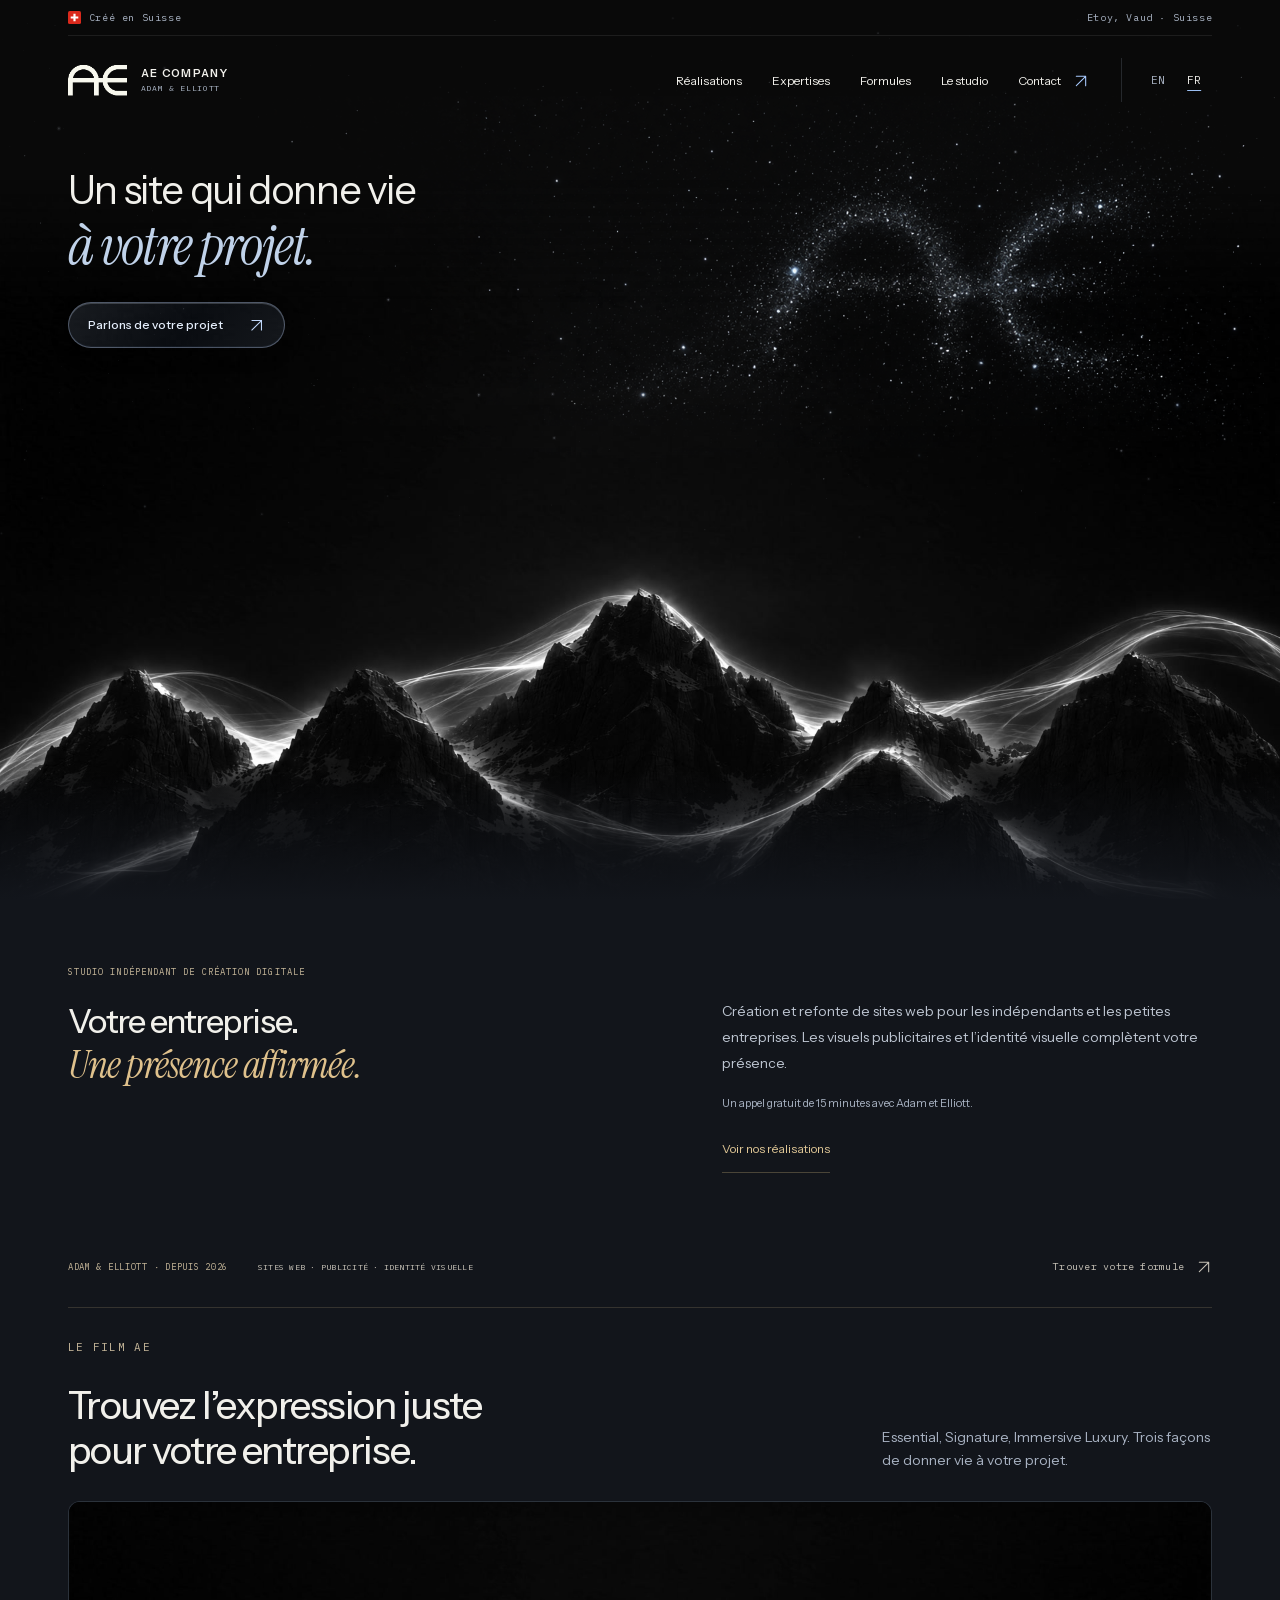
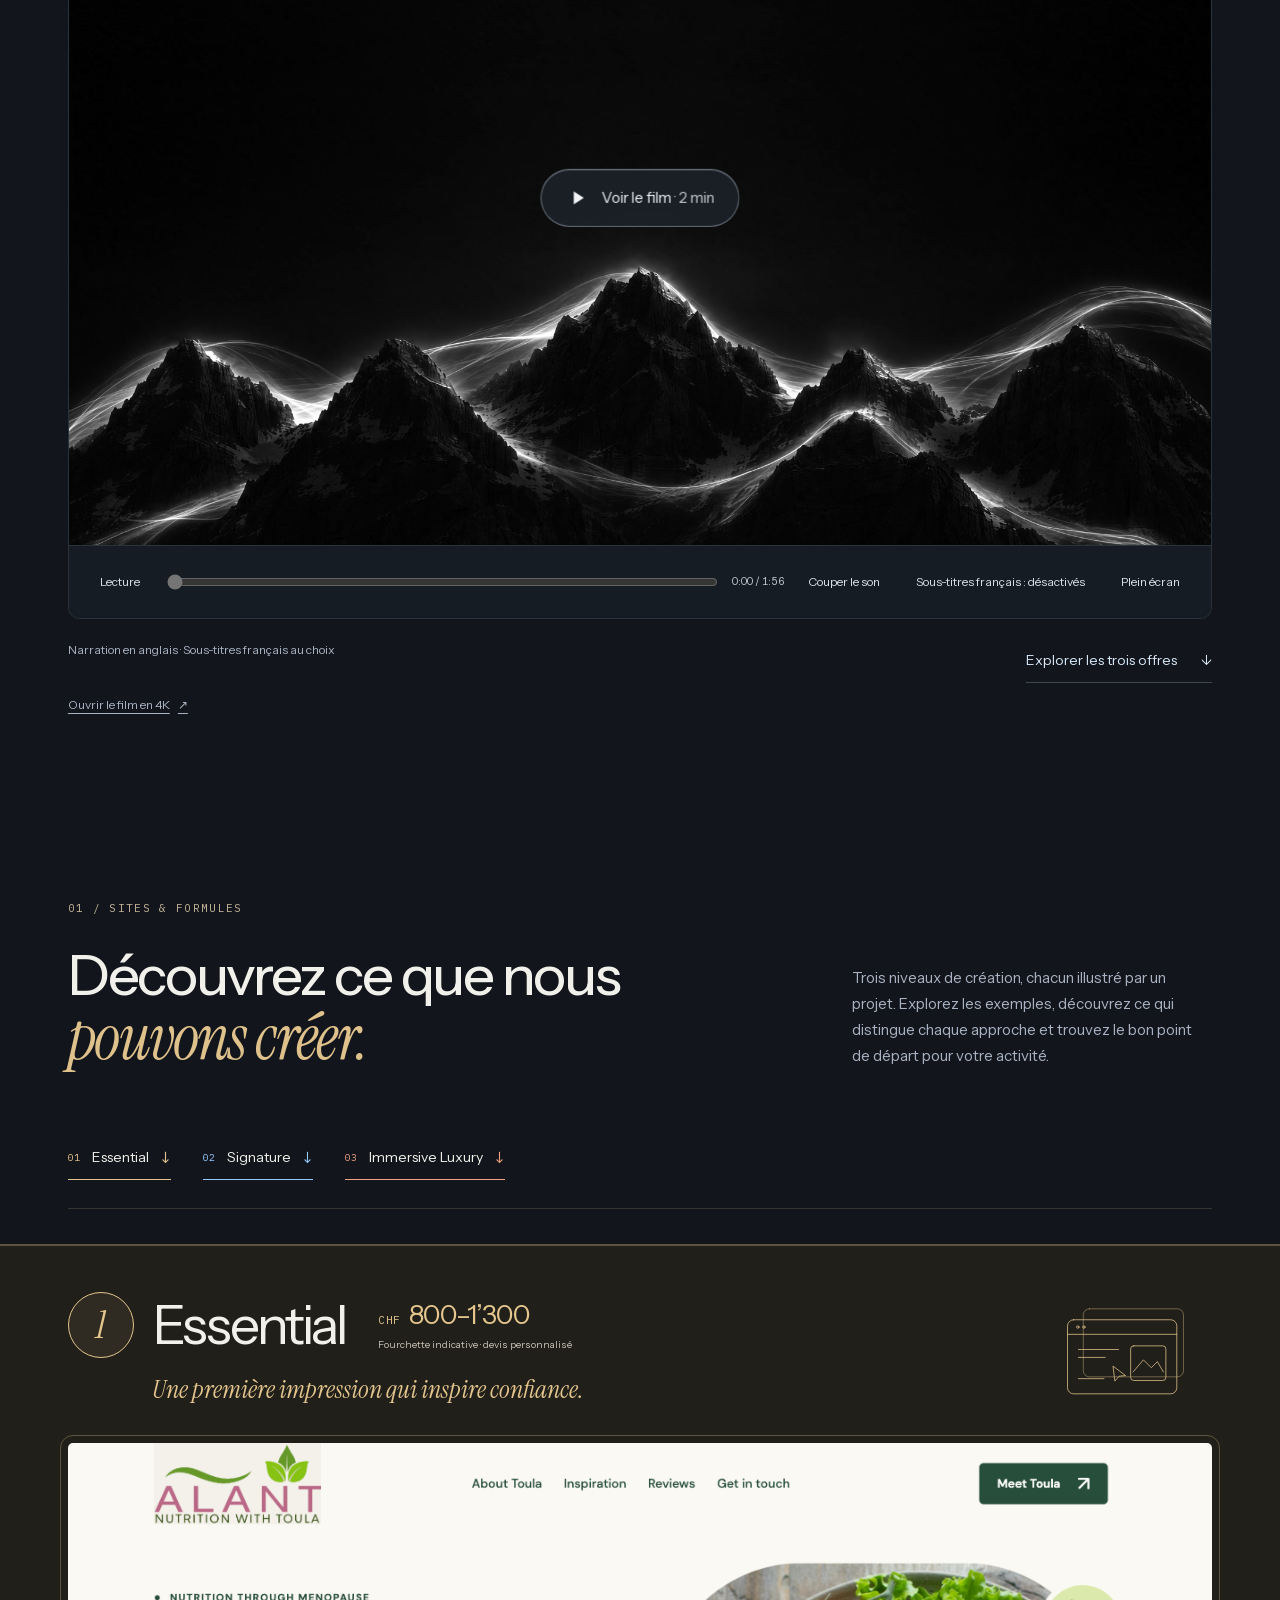
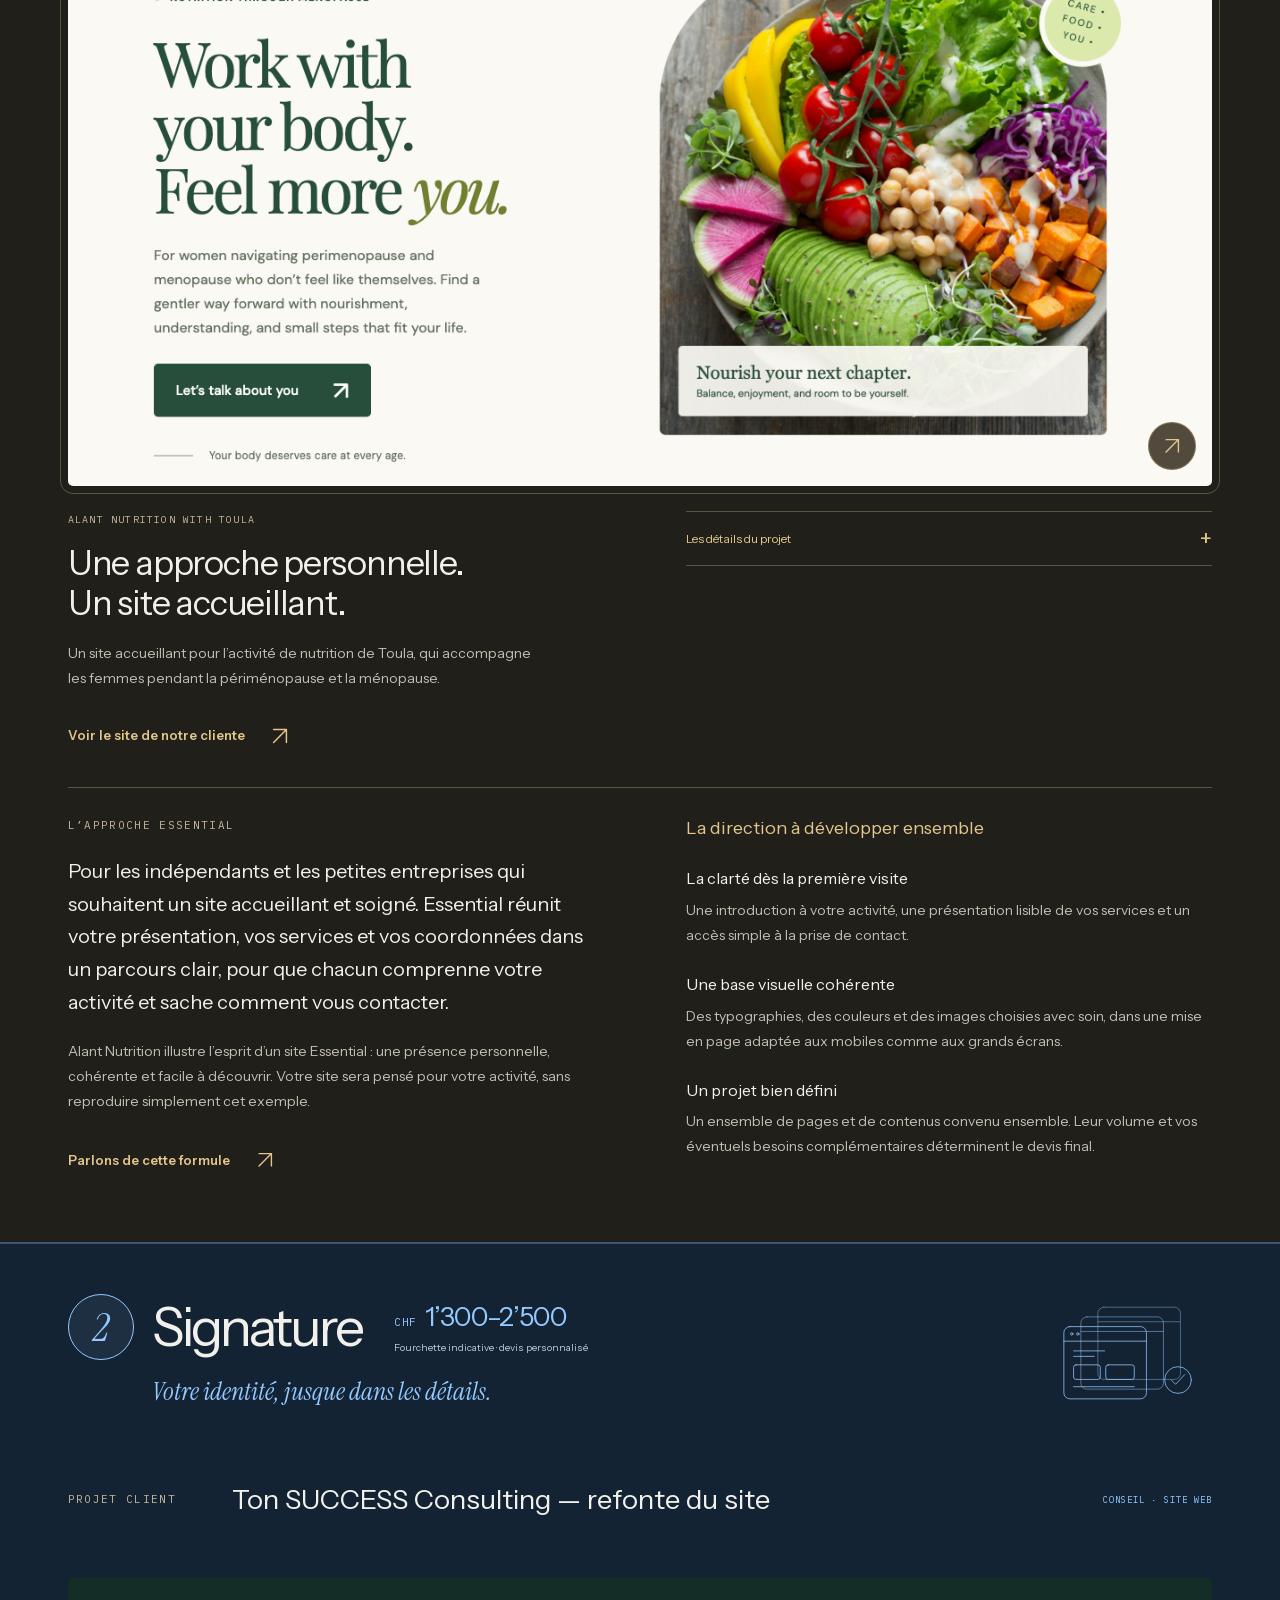
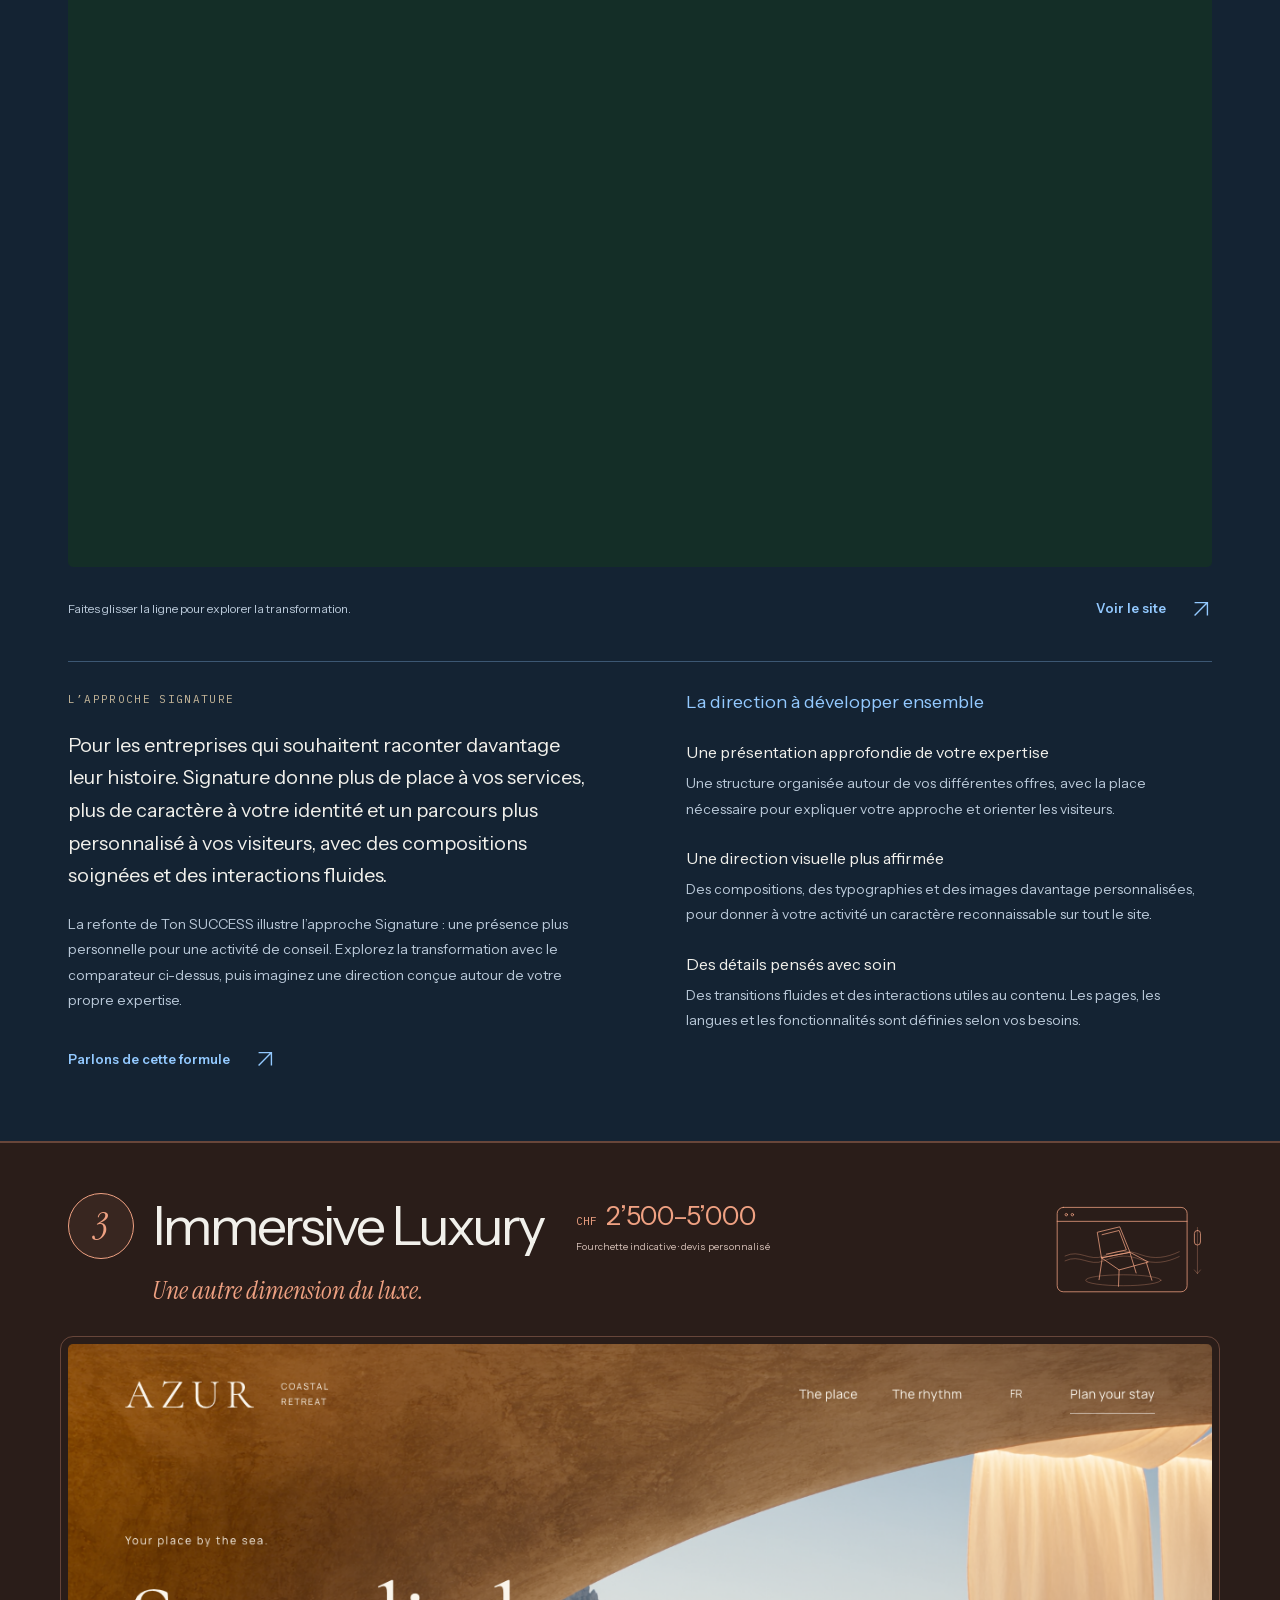
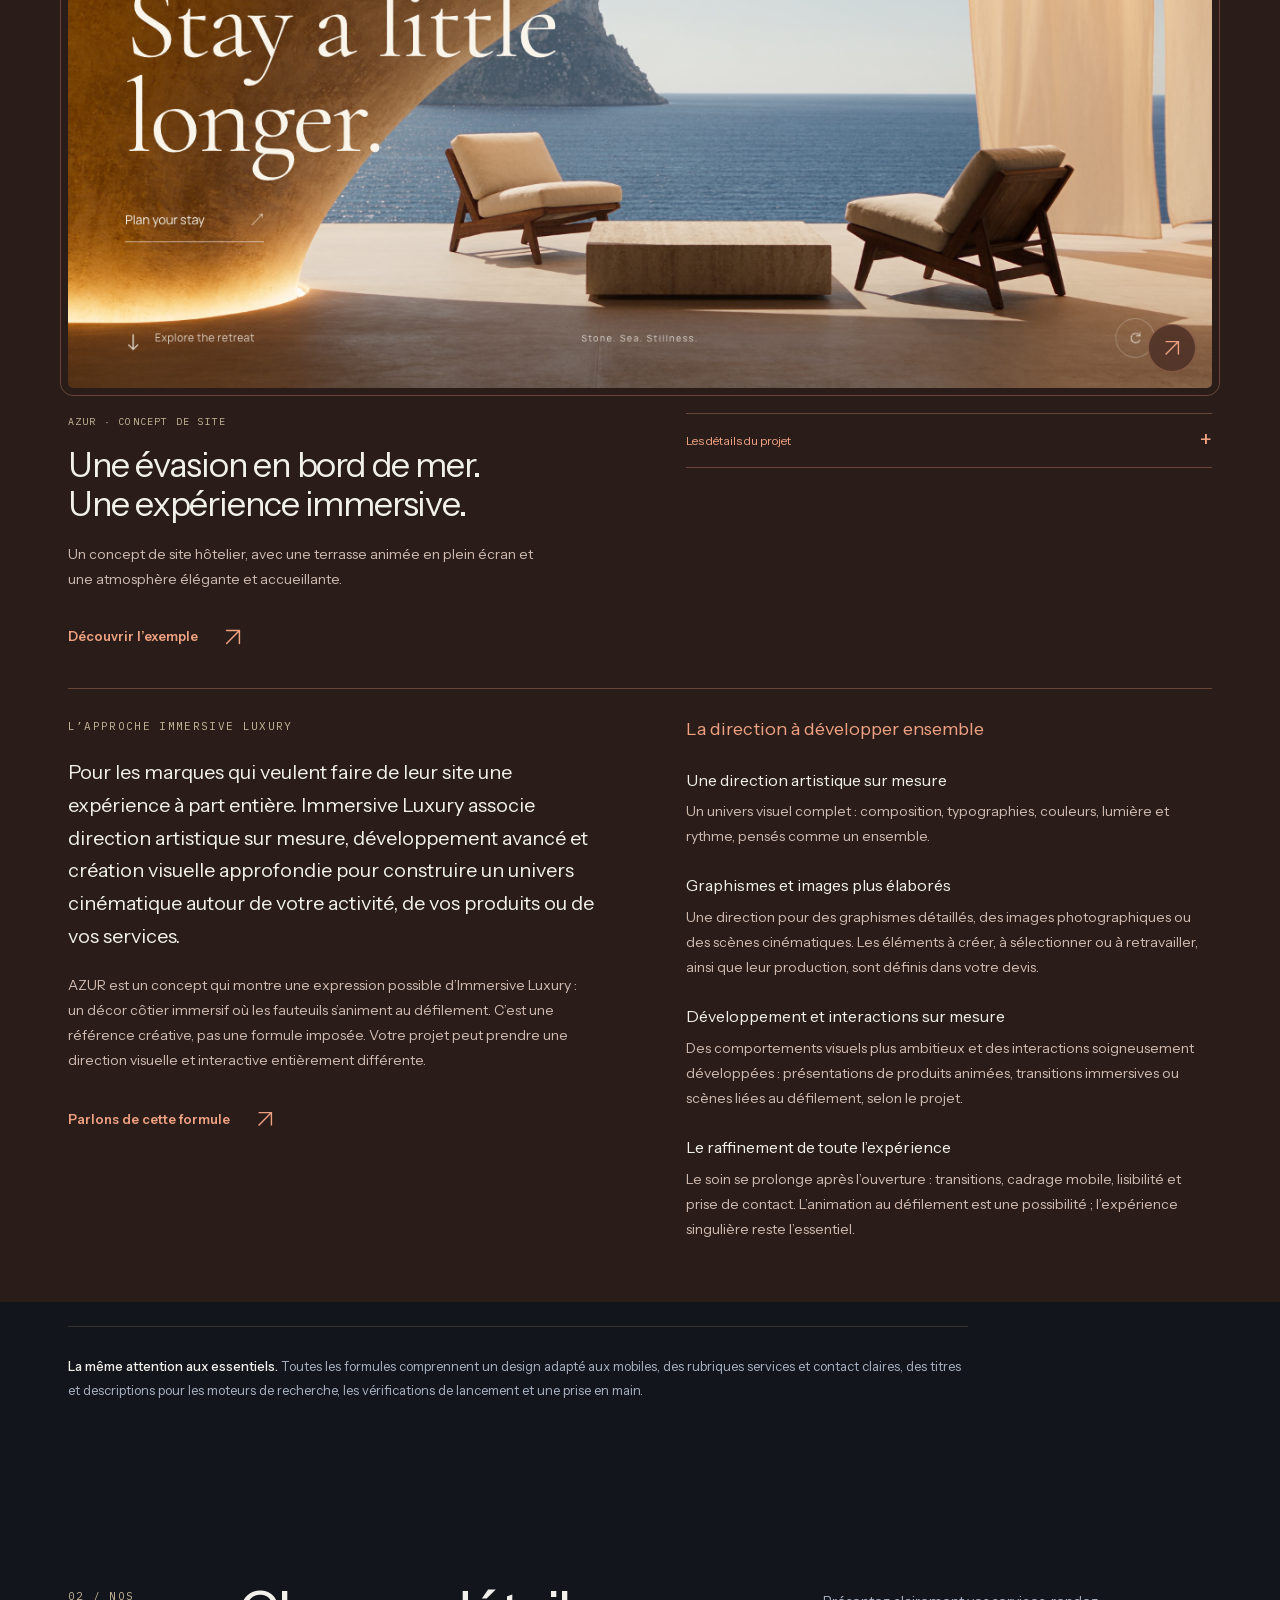
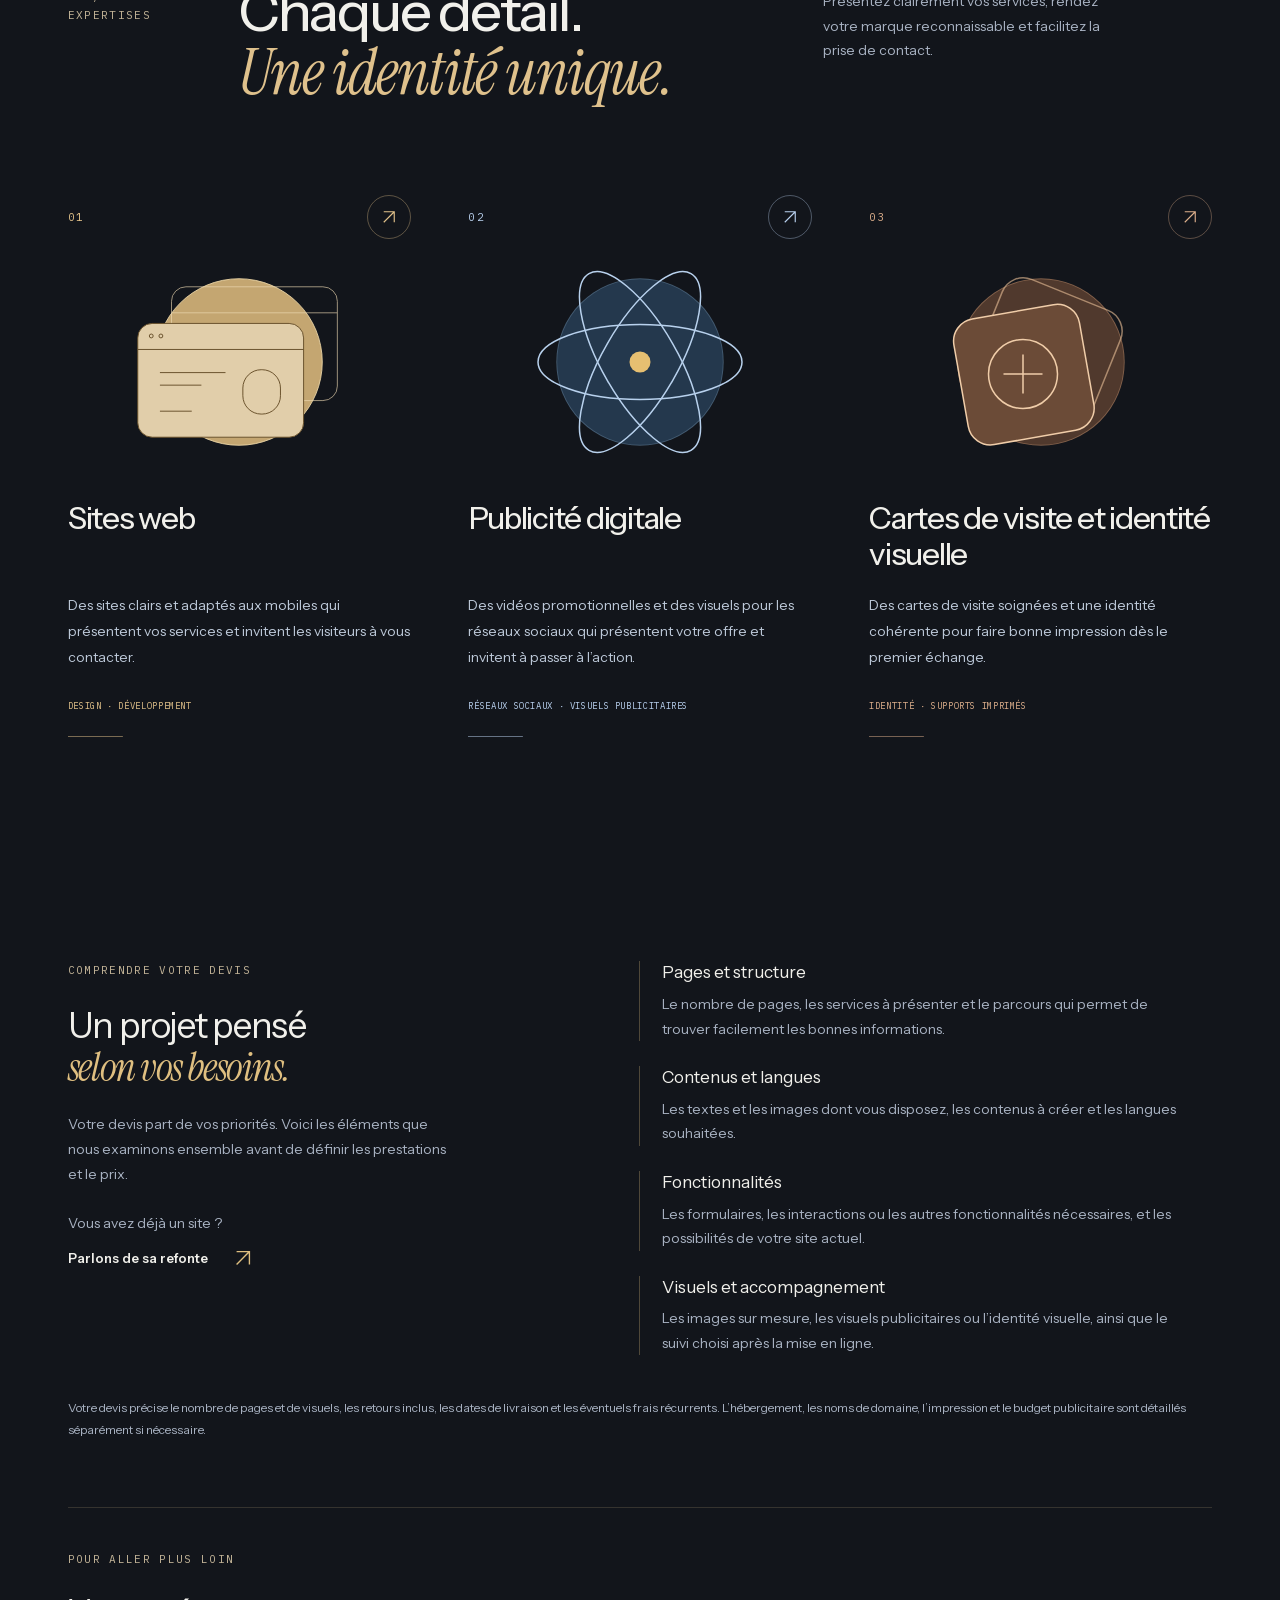
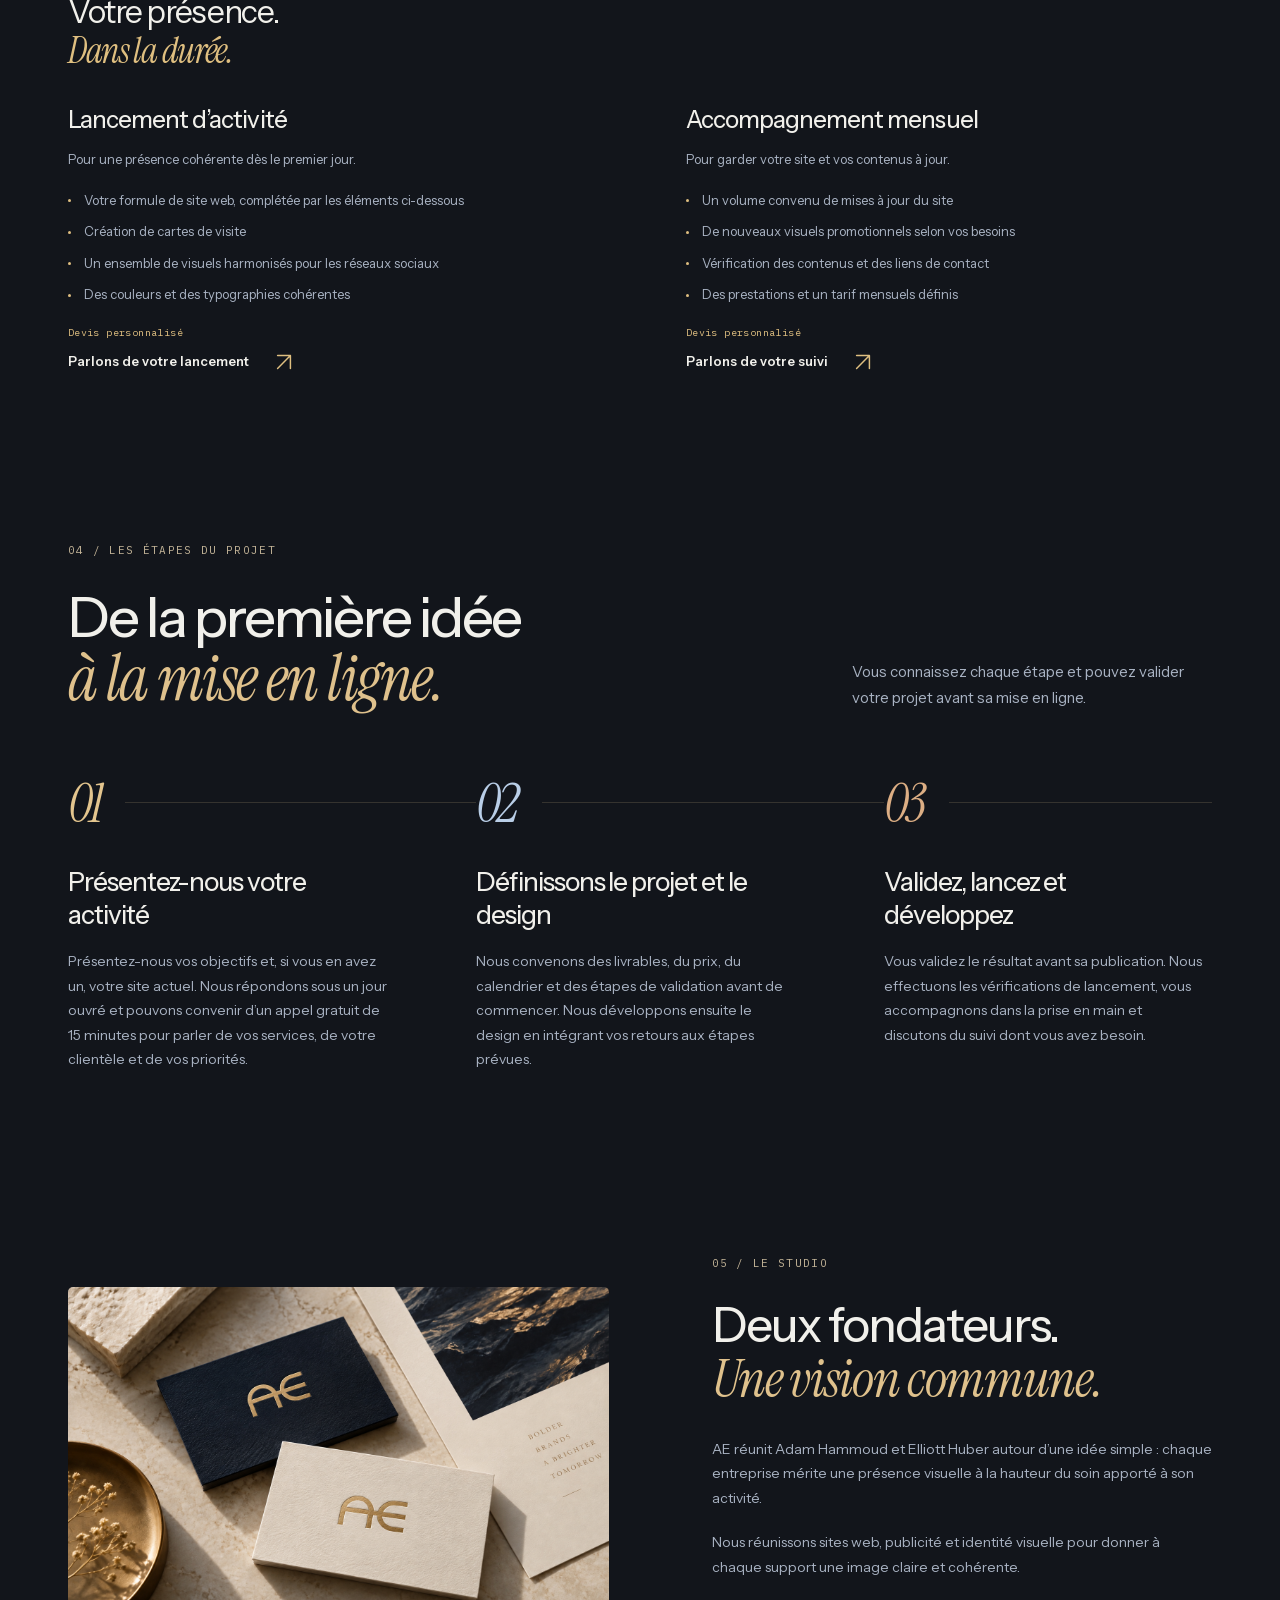
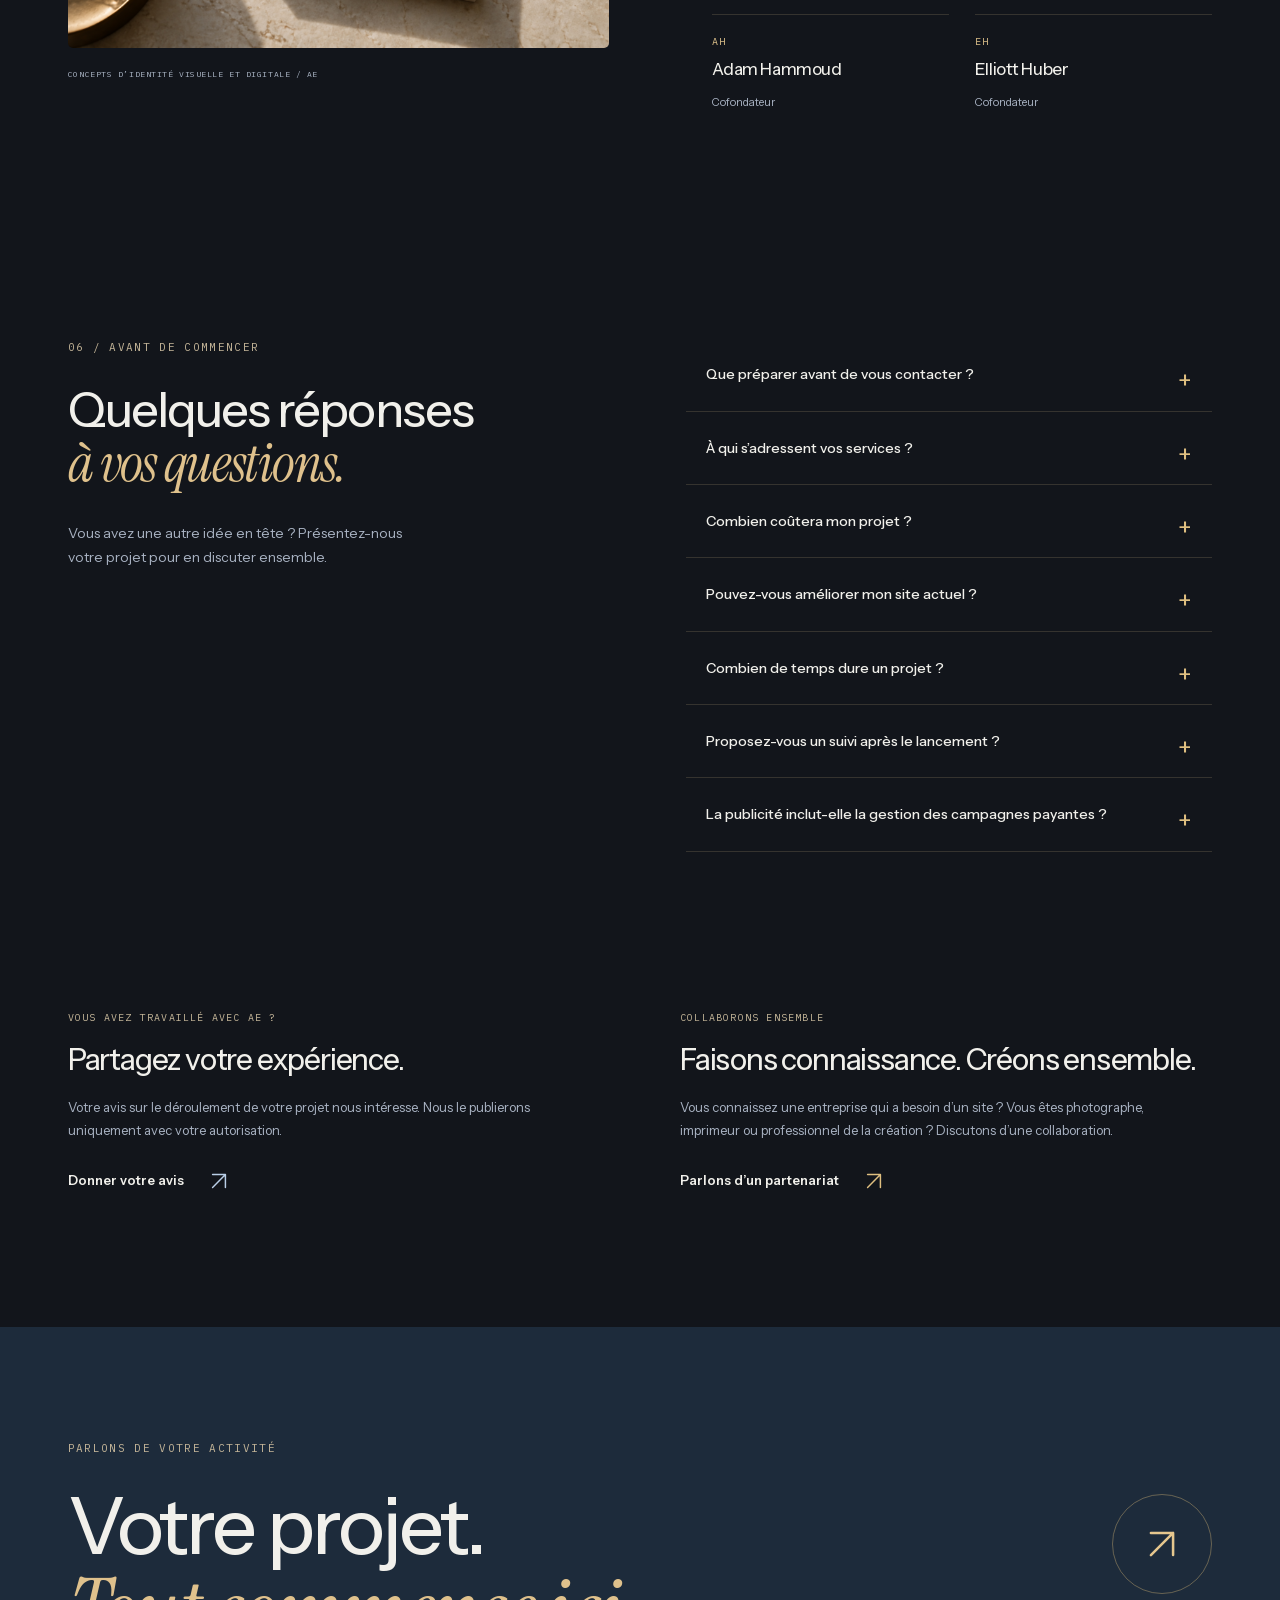
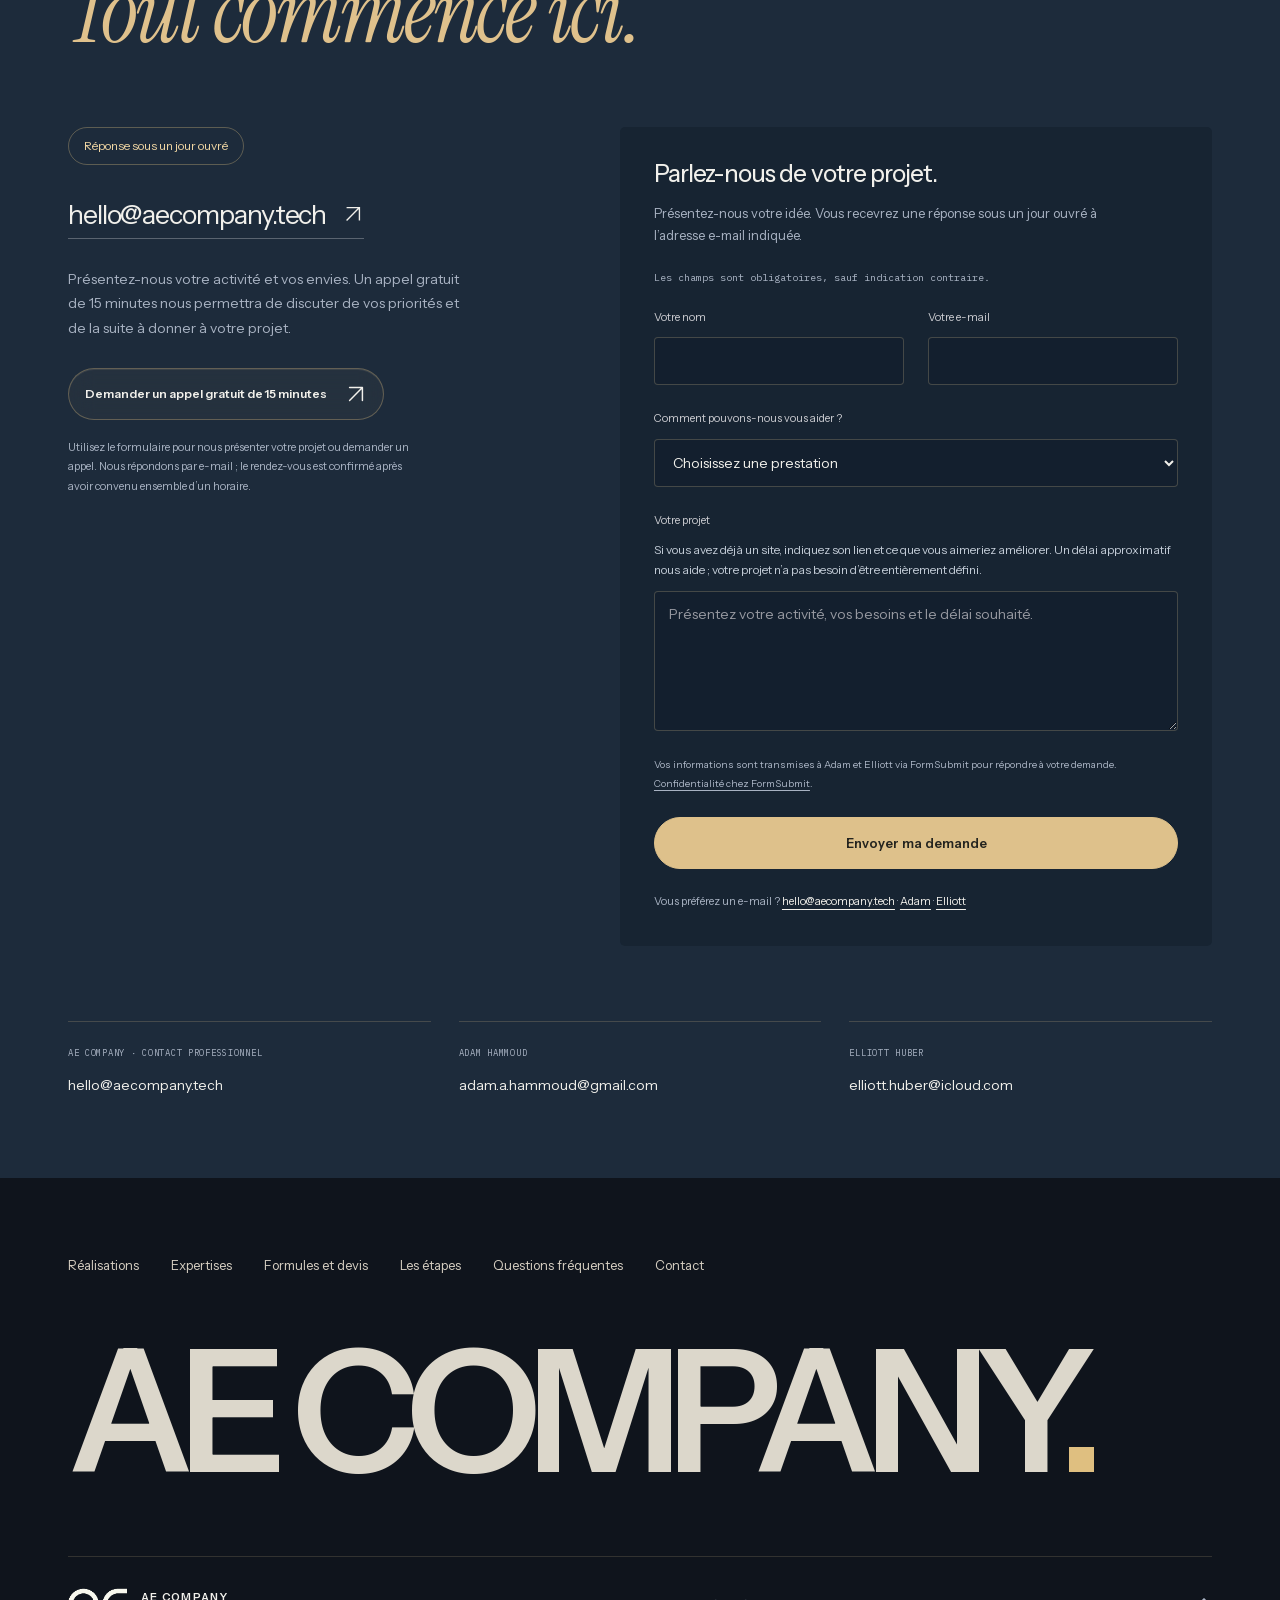
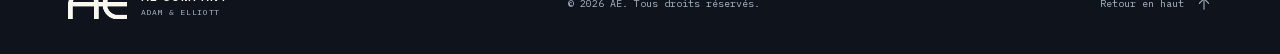
==== commit 34c44af3: "Add AE package film before website packages in both languages" ====
--- a/fr.html
+++ b/fr.html
@@ -22,7 +22,7 @@
 
 
 
-<link rel="preload" as="font" href="assets/fonts/instrument-sans-latin.woff2" type="font/woff2" crossorigin=""><link rel="preload" as="font" href="assets/fonts/instrument-serif-italic-latin.woff2" type="font/woff2" crossorigin=""><link rel="preload" as="image" href="assets/alpine/opening.jpg"><link rel="stylesheet" href="design.css?v=20261015-alpine-left-2"><link rel="stylesheet" href="refinements.css?v=20261015-gold-1"><script src="site.js?v=20261016-tier-motion-1" defer=""></script><script src="contact-form.js?v=20261016-clarity-2" defer=""></script><meta property="og:title" content="AE Company — Sites web et identité visuelle pour les petites entreprises"><meta property="og:description" content="Sites web, visuels publicitaires et identité visuelle pour les indépendants et les petites entreprises. Découvrez nos réalisations et demandez un appel gratuit de 15 minutes."><meta property="og:type" content="website"><meta property="og:url" content="https://aecompany.tech/fr.html"><meta property="og:image" content="https://aecompany.tech/assets/alpine/still.jpg"><meta property="og:locale" content="fr_CH"><link rel="stylesheet" href="constellation.css?v=20261016-stars-1"><script src="constellation.js?v=20261016-stars-1" defer></script><link rel="stylesheet" href="clarity.css?v=20261016-palettes-1"></head>
+<link rel="preload" as="font" href="assets/fonts/instrument-sans-latin.woff2" type="font/woff2" crossorigin=""><link rel="preload" as="font" href="assets/fonts/instrument-serif-italic-latin.woff2" type="font/woff2" crossorigin=""><link rel="preload" as="image" href="assets/alpine/opening.jpg"><link rel="stylesheet" href="design.css?v=20261015-alpine-left-2"><link rel="stylesheet" href="refinements.css?v=20261015-gold-1"><script src="site.js?v=20261016-tier-motion-1" defer=""></script><script src="contact-form.js?v=20261016-clarity-2" defer=""></script><meta property="og:title" content="AE Company — Sites web et identité visuelle pour les petites entreprises"><meta property="og:description" content="Sites web, visuels publicitaires et identité visuelle pour les indépendants et les petites entreprises. Découvrez nos réalisations et demandez un appel gratuit de 15 minutes."><meta property="og:type" content="website"><meta property="og:url" content="https://aecompany.tech/fr.html"><meta property="og:image" content="https://aecompany.tech/assets/alpine/still.jpg"><meta property="og:locale" content="fr_CH"><link rel="stylesheet" href="constellation.css?v=20261016-stars-1"><script src="constellation.js?v=20261016-stars-1" defer></script><link rel="stylesheet" href="clarity.css?v=20261016-palettes-1"><link rel="stylesheet" href="company-film.css?v=20261016-1"><script src="company-film.js?v=20261016-1" defer></script></head>
 <body>
 <svg width="0" height="0" aria-hidden="true" style="position:absolute"><defs><filter id="ae-monogram-cutout" color-interpolation-filters="sRGB"><feColorMatrix type="matrix" values="0 0 0 0 0.973 0 0 0 0 0.973 0 0 0 0 0.933 1.3 0 0 0 -0.25"></feColorMatrix></filter></defs></svg>
 <a class="skip" href="#main">Aller au contenu</a>
@@ -64,7 +64,23 @@
     <div class="hero-copy"><h1 id="hero-title"><span>Un site qui donne vie</span> <span class="hero-title-accent">à votre projet.</span></h1><div class="hero-actions"><a class="button hero-button glass-action" href="#contact">Parlons de votre projet <svg class="ae-icon" viewBox="0 0 24 24" fill="none" stroke="currentColor" stroke-width="1.5" aria-hidden="true"><path d="M5 19 19 5M5 5h14v14"></path></svg></a></div></div>
 
 
-  <span class="hero-status sr-only" role="status" aria-live="polite"></span></section><section class="opening-summary" aria-labelledby="opening-introduction"><div class="opening-summary-heading"><span class="hero-side-note">STUDIO INDÉPENDANT DE CRÉATION DIGITALE</span><h2 id="opening-introduction"><span>Votre entreprise.</span><span>Une présence affirmée.</span></h2></div><div class="opening-summary-copy"><p class="intro">Création et refonte de sites web pour les indépendants et les petites entreprises. Les visuels publicitaires et l’identité visuelle complètent votre présence.</p><p class="hero-assurance">Un appel gratuit de 15 minutes avec Adam et Elliott.</p><a class="hero-secondary" href="#work">Voir nos réalisations</a></div><div class="opening-summary-meta"><p class="eyebrow hero-kicker">ADAM &amp; ELLIOTT · DEPUIS 2026</p><div class="hero-bottom"><span>SITES WEB · PUBLICITÉ · IDENTITÉ VISUELLE</span><a href="#packages">Trouver votre formule <span aria-hidden="true"><svg class="ae-icon" xmlns="http://www.w3.org/2000/svg" width="24" height="24" viewBox="0 0 24 24" fill="none" stroke="currentColor" stroke-width="1.6" stroke-linecap="round" stroke-linejoin="round" aria-hidden="true" focusable="false"><path d="M5 19 19 5M5 5h14v14"></path></svg></span></a></div></div></section><section class="section work-section package-showcase" id="work" aria-labelledby="work-title"><div class="growth-heading reveal"><div><p class="eyebrow">01 / SITES &amp; FORMULES</p><h2 id="work-title">Découvrez ce que nous<br><em>pouvons créer.</em></h2></div><p>Trois niveaux de création, chacun illustré par un projet. Explorez les exemples, découvrez ce qui distingue chaque approche et trouvez le bon point de départ pour votre activité.</p></div><div id="packages"><nav class="tier-index" aria-label="Découvrir les formules"><a href="#package-essential"><span>01</span>Essential<span aria-hidden="true">↓</span></a><a href="#package-signature"><span>02</span>Signature<span aria-hidden="true">↓</span></a><a href="#package-immersive"><span>03</span>Immersive Luxury<span aria-hidden="true">↓</span></a></nav><div class="website-tiers"><article class="website-tier tier-chapter" data-tier="essential" id="package-essential" aria-labelledby="tier-essential-title">
+  <span class="hero-status sr-only" role="status" aria-live="polite"></span></section><section class="opening-summary" aria-labelledby="opening-introduction"><div class="opening-summary-heading"><span class="hero-side-note">STUDIO INDÉPENDANT DE CRÉATION DIGITALE</span><h2 id="opening-introduction"><span>Votre entreprise.</span><span>Une présence affirmée.</span></h2></div><div class="opening-summary-copy"><p class="intro">Création et refonte de sites web pour les indépendants et les petites entreprises. Les visuels publicitaires et l’identité visuelle complètent votre présence.</p><p class="hero-assurance">Un appel gratuit de 15 minutes avec Adam et Elliott.</p><a class="hero-secondary" href="#work">Voir nos réalisations</a></div><div class="opening-summary-meta"><p class="eyebrow hero-kicker">ADAM &amp; ELLIOTT · DEPUIS 2026</p><div class="hero-bottom"><span>SITES WEB · PUBLICITÉ · IDENTITÉ VISUELLE</span><a href="#packages">Trouver votre formule <span aria-hidden="true"><svg class="ae-icon" xmlns="http://www.w3.org/2000/svg" width="24" height="24" viewBox="0 0 24 24" fill="none" stroke="currentColor" stroke-width="1.6" stroke-linecap="round" stroke-linejoin="round" aria-hidden="true" focusable="false"><path d="M5 19 19 5M5 5h14v14"></path></svg></span></a></div></div></section><section class="company-film" id="ae-film" aria-labelledby="company-film-title" data-language="fr">
+ <div class="company-film-heading"><div><p class="eyebrow">LE FILM AE</p><h2 id="company-film-title">Trouvez l’expression juste pour votre entreprise.</h2></div><p>Essential, Signature, Immersive Luxury. Trois façons de donner vie à votre projet.</p></div>
+ <div class="company-film-player">
+  <div class="company-film-picture">
+   <video id="company-film-video" poster="assets/company-film/poster.jpg" data-src="https://d2ol7oe51mr4n9.cloudfront.net/user_3K2wb7OLpbDcer96wV2817pY6uY/14dfd77c-8522-4b24-a372-a4dddc12e0cc.mp4" preload="none" playsinline aria-label="Présentation des trois offres AE Company"></video>
+   <button class="company-film-cover" type="button" hidden aria-controls="company-film-video"><span class="company-film-play-icon" aria-hidden="true"><svg viewBox="0 0 24 24" fill="none"><path d="m9 5 11 7-11 7V5Z" fill="currentColor"/></svg></span><span>Voir le film <span class="company-film-runtime">· 2 min</span></span></button>
+  </div>
+  <div class="company-film-controls" hidden>
+   <div class="company-film-transport"><button type="button" data-film="play" aria-controls="company-film-video">Lecture</button><input data-film="seek" type="range" min="0" max="116" step="0.1" value="0" disabled aria-label="Position dans le film"><span data-film="time">0:00 / 1:56</span></div>
+   <button type="button" data-film="mute" aria-pressed="false">Couper le son</button>
+   <button type="button" data-film="subtitles" aria-pressed="false">Sous-titres français : désactivés</button>
+   <button type="button" data-film="fullscreen">Plein écran</button>
+  </div>
+ </div>
+ <div class="company-film-bottom"><div><p class="company-film-note">Narration en anglais · Sous-titres français au choix</p><p class="company-film-status" role="status" aria-live="polite"></p></div><a class="company-film-explore" href="#packages">Explorer les trois offres <span aria-hidden="true">↓</span></a></div>
+ <a class="company-film-original" href="https://d2ol7oe51mr4n9.cloudfront.net/user_3K2wb7OLpbDcer96wV2817pY6uY/c2f54009-c221-4c4f-bf31-3dc879f7a4b2.mp4" target="_blank" rel="noopener">Ouvrir le film en 4K <span aria-hidden="true">↗</span></a>
+</section><section class="section work-section package-showcase" id="work" aria-labelledby="work-title"><div class="growth-heading reveal"><div><p class="eyebrow">01 / SITES &amp; FORMULES</p><h2 id="work-title">Découvrez ce que nous<br><em>pouvons créer.</em></h2></div><p>Trois niveaux de création, chacun illustré par un projet. Explorez les exemples, découvrez ce qui distingue chaque approche et trouvez le bon point de départ pour votre activité.</p></div><div id="packages"><nav class="tier-index" aria-label="Découvrir les formules"><a href="#package-essential"><span>01</span>Essential<span aria-hidden="true">↓</span></a><a href="#package-signature"><span>02</span>Signature<span aria-hidden="true">↓</span></a><a href="#package-immersive"><span>03</span>Immersive Luxury<span aria-hidden="true">↓</span></a></nav><div class="website-tiers"><article class="website-tier tier-chapter" data-tier="essential" id="package-essential" aria-labelledby="tier-essential-title">
  <div class="tier-chapter-heading reveal"><div class="tier-heading-copy"><div class="tier-title-row"><div class="tier-name"><span class="tier-number" aria-hidden="true">1</span><h3 id="tier-essential-title">Essential</h3></div><div class="tier-heading-price"><p class="package-price"><span class="tier-currency">CHF</span> <span>800–1’300</span></p>
  <p class="tier-range-note">Fourchette indicative · devis personnalisé</p></div></div><p class="tier-tagline">Une première impression qui inspire confiance.</p></div><div class="tier-art"><svg viewBox="0 0 280 190" fill="none" aria-hidden="true"><g class="tier-back"><rect x="68" y="28" width="165" height="112" rx="10"/></g><g class="tier-front"><rect x="42" y="46" width="180" height="122" rx="10"/><path d="M42 70h180M60 95h66M60 108h44M60 143h42"/><rect x="146" y="89" width="58" height="57" rx="5"/><path d="m150 132 17-20 13 13 10-10 10 17"/><circle cx="59" cy="58" r="2"/><circle cx="69" cy="58" r="2"/></g><path class="tier-cursor" d="m117 123 3 24 7-8 10-1z"/></svg></div></div>
  <div class="tier-project reveal"><article class="case-study" id="alant-project">
--- a/company-film.css
+++ b/company-film.css
@@ -0,0 +1,27 @@
+.company-film{margin:0 var(--gutter);padding:30px 0 72px;scroll-margin-top:110px}
+.company-film-heading{display:flex;align-items:flex-end;justify-content:space-between;gap:36px;margin-bottom:28px}
+.company-film-heading h2{font-size:clamp(27px,3vw,42px);line-height:1.18;max-width:650px;margin-top:12px;text-wrap:balance}
+.company-film-heading>p{max-width:330px;font-size:14px;color:var(--muted);line-height:1.7}
+.company-film-player{overflow:hidden;border:1px solid #b8cde62e;border-radius:12px;background:#0c1015}
+.company-film-picture{position:relative;aspect-ratio:16/9;background:#090c10}
+.company-film-picture video{display:block;width:100%;height:100%;object-fit:contain}
+.company-film-picture video::cue{color:#fff;background:#10151bea;font:16px Arial,sans-serif}
+.company-film-cover{position:absolute;left:50%;top:46%;transform:translate(-50%,-50%);display:flex;align-items:center;gap:14px;white-space:nowrap;padding:15px 24px;border:1px solid #d6e7fc66;border-radius:100px;color:#f2f4f7;background:#3544545c;backdrop-filter:blur(16px);-webkit-backdrop-filter:blur(16px);font-size:15px;box-shadow:inset 0 1px 0 #ffffff21;transition:background .25s,border-color .25s}
+.company-film-cover:hover{background:#465d7380;border-color:#dcecffaa}
+.company-film-play-icon{display:flex;width:22px;height:22px}.company-film-play-icon svg{width:100%;height:100%}
+.company-film-runtime{color:#c3cdd7}
+.company-film-controls{display:flex;align-items:center;flex-wrap:wrap;gap:10px;padding:12px 18px;border-top:1px solid #b8cde620;background:#151c24}
+.company-film-controls button{min-height:44px;padding:8px 12px;border:1px solid transparent;border-radius:6px;background:transparent;color:#d8e0e9;font-size:12px;line-height:1.35}
+.company-film-controls button:hover{background:#adc9e410}.company-film-controls button[aria-pressed=true]{border-color:#a6c3df77;background:#adc9e414}
+.company-film-transport{display:flex;align-items:center;gap:12px;flex:1;min-width:260px}
+.company-film-transport input{flex:1;min-width:60px;height:44px;accent-color:#bad5ed;cursor:pointer}
+.company-film-transport [data-film=time]{font-size:11px;white-space:nowrap;font-variant-numeric:tabular-nums;color:#c1cbd5}
+.company-film-bottom{display:flex;justify-content:space-between;align-items:flex-start;gap:20px;margin-top:20px}
+.company-film-note,.company-film-status{font-size:12px;color:var(--muted)}.company-film-status:empty{display:none}.company-film-status{margin-top:6px;color:#e0cda8}
+.company-film-explore{font-size:14px;min-height:44px;display:inline-flex;gap:24px;align-items:center;border-bottom:1px solid #b8cde646;color:#d6e7f7}
+.company-film-explore:hover{border-color:#d6e7f7}.company-film-original{display:inline-flex;align-items:center;gap:8px;min-height:44px;font-size:12px;color:var(--muted);text-decoration:underline;text-underline-offset:4px}
+.company-film-player:fullscreen{display:flex;flex-direction:column;justify-content:center;border:0;border-radius:0;background:#090c10}
+.company-film-player:fullscreen .company-film-picture{min-height:0;flex:1;aspect-ratio:auto}
+.company-film-player:fullscreen .company-film-controls{flex:none}
+@media(max-width:700px){.company-film{padding:20px 0 44px}.company-film-heading{display:block;margin-bottom:20px}.company-film-heading>p{max-width:100%;margin-top:16px}.company-film-cover{padding:10px 16px;font-size:13px;gap:8px}.company-film-play-icon{width:18px;height:18px}.company-film-controls{padding:8px;gap:2px}.company-film-transport{flex-basis:100%;min-width:0;gap:6px}.company-film-controls button{padding:8px;font-size:11px}.company-film-bottom{display:block}.company-film-explore{margin-top:12px}.company-film-picture video::cue{font-size:12px}}
+@media(prefers-reduced-motion:reduce){.company-film *{transition:none!important}}
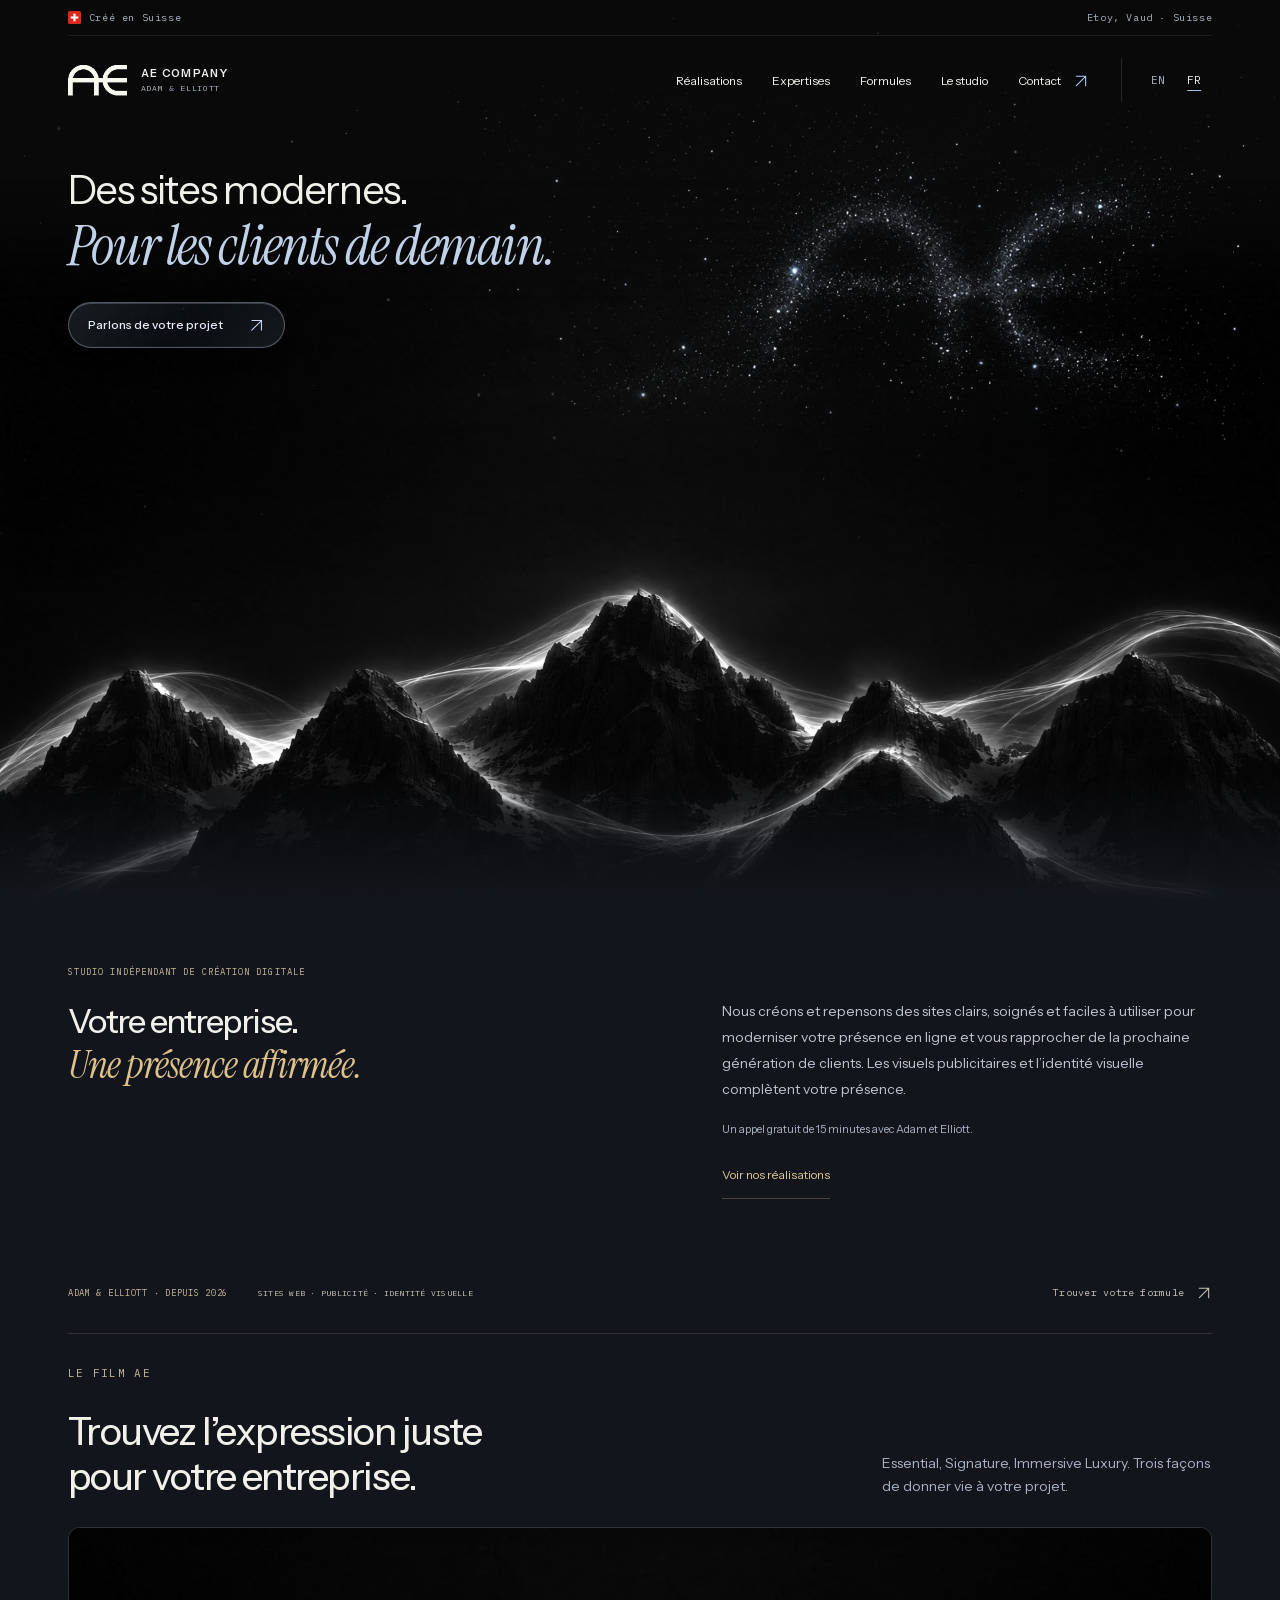
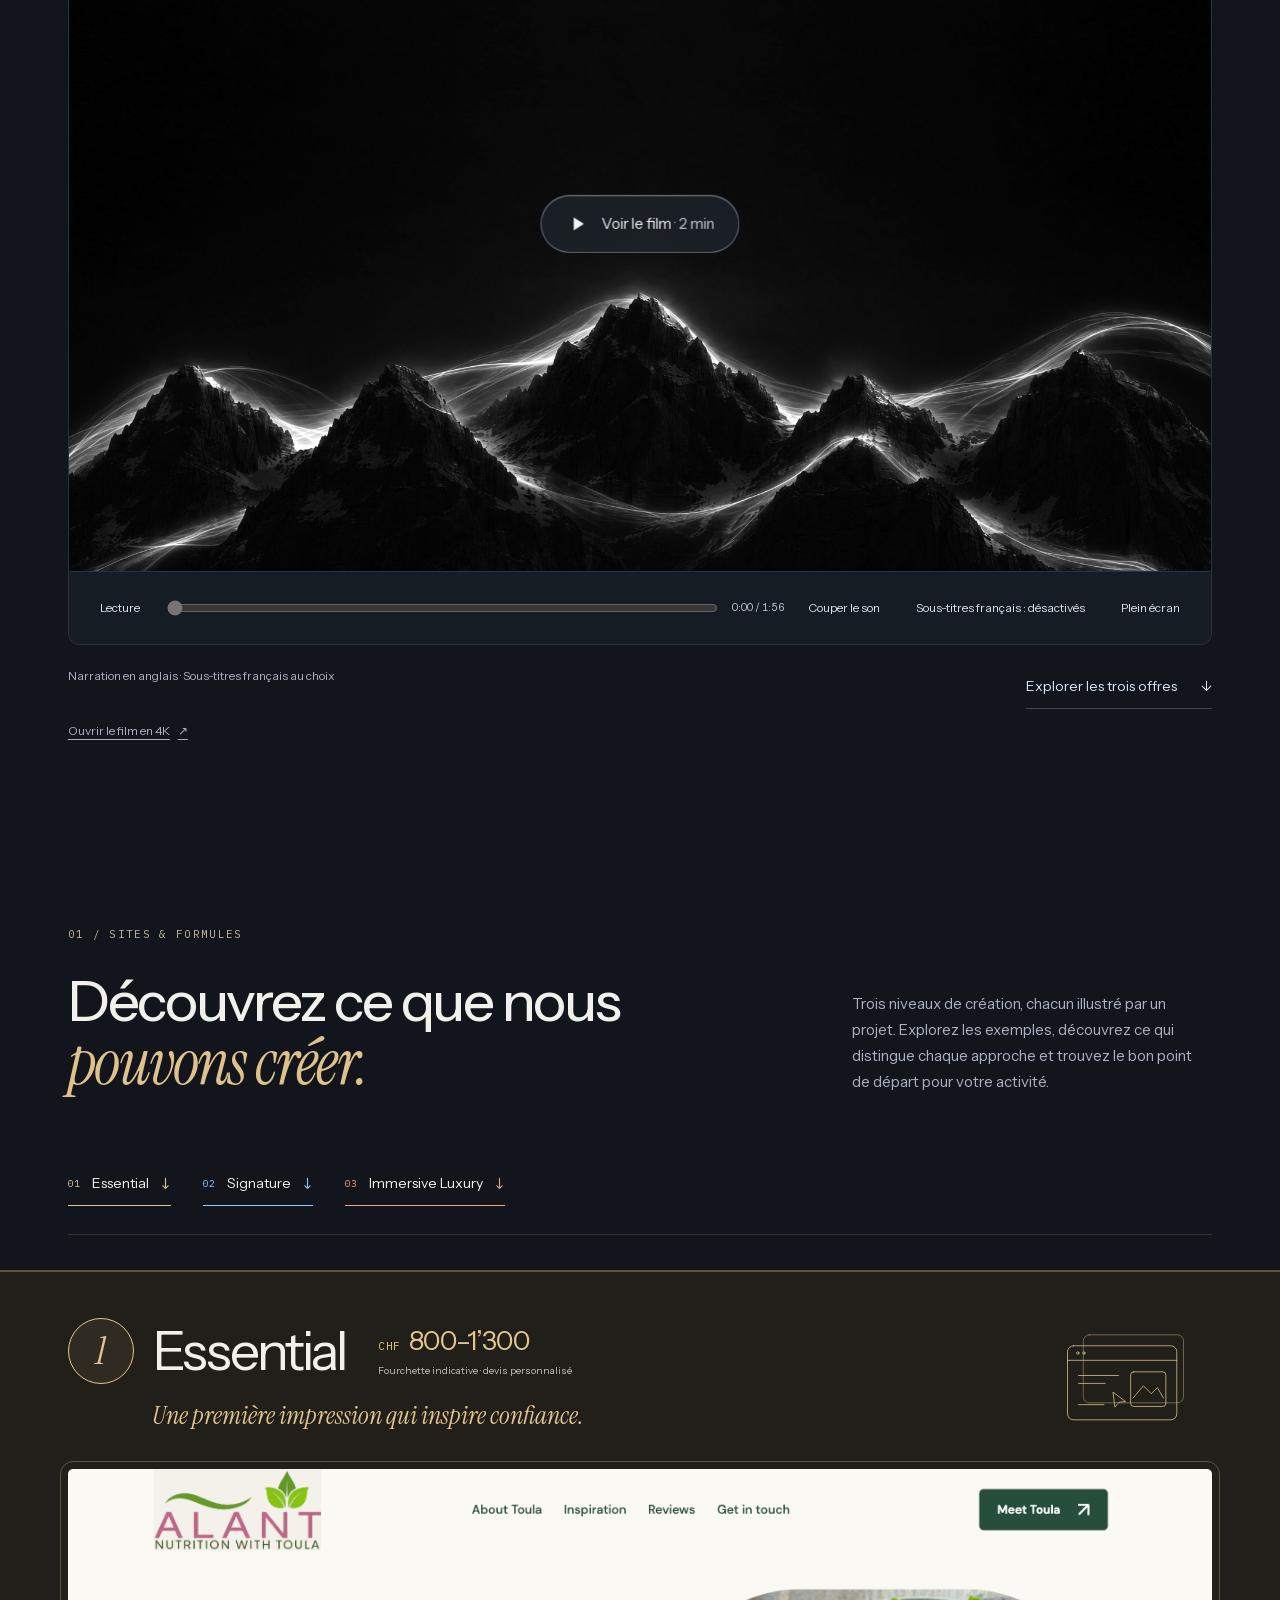
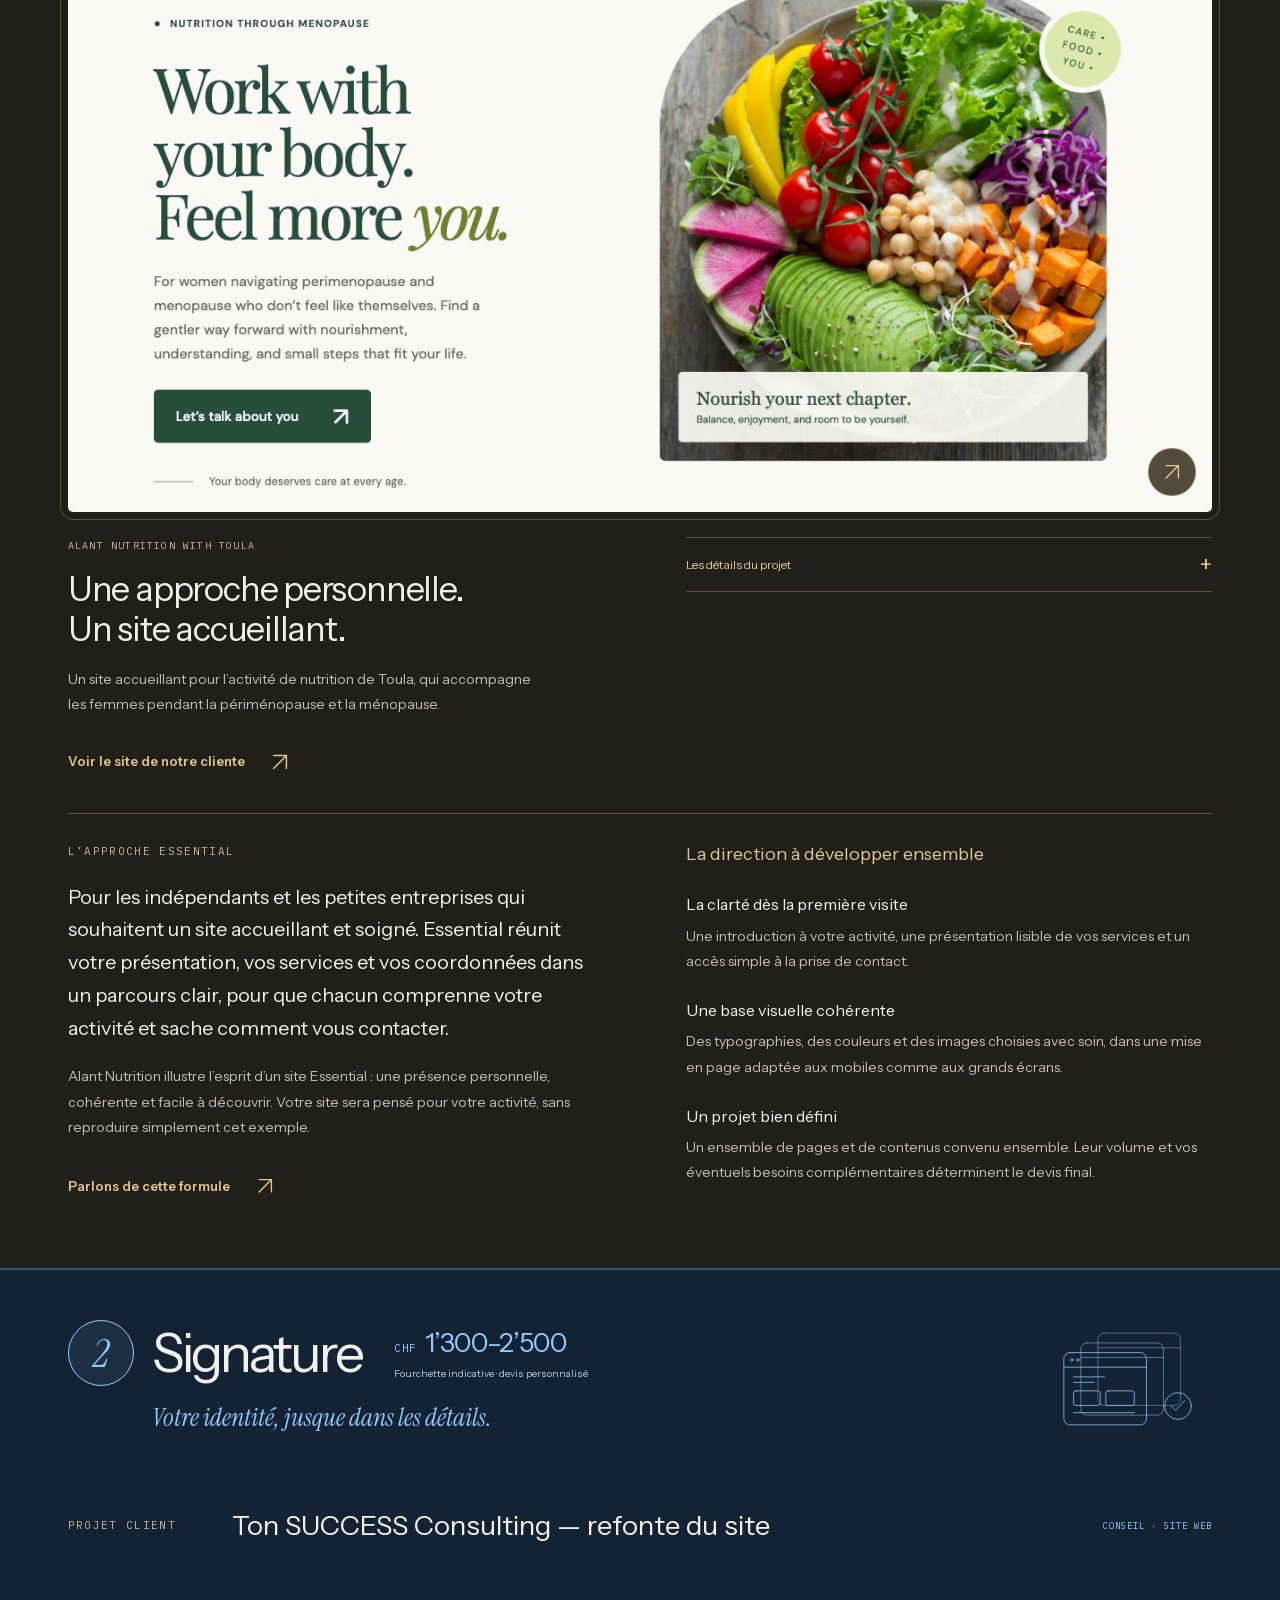
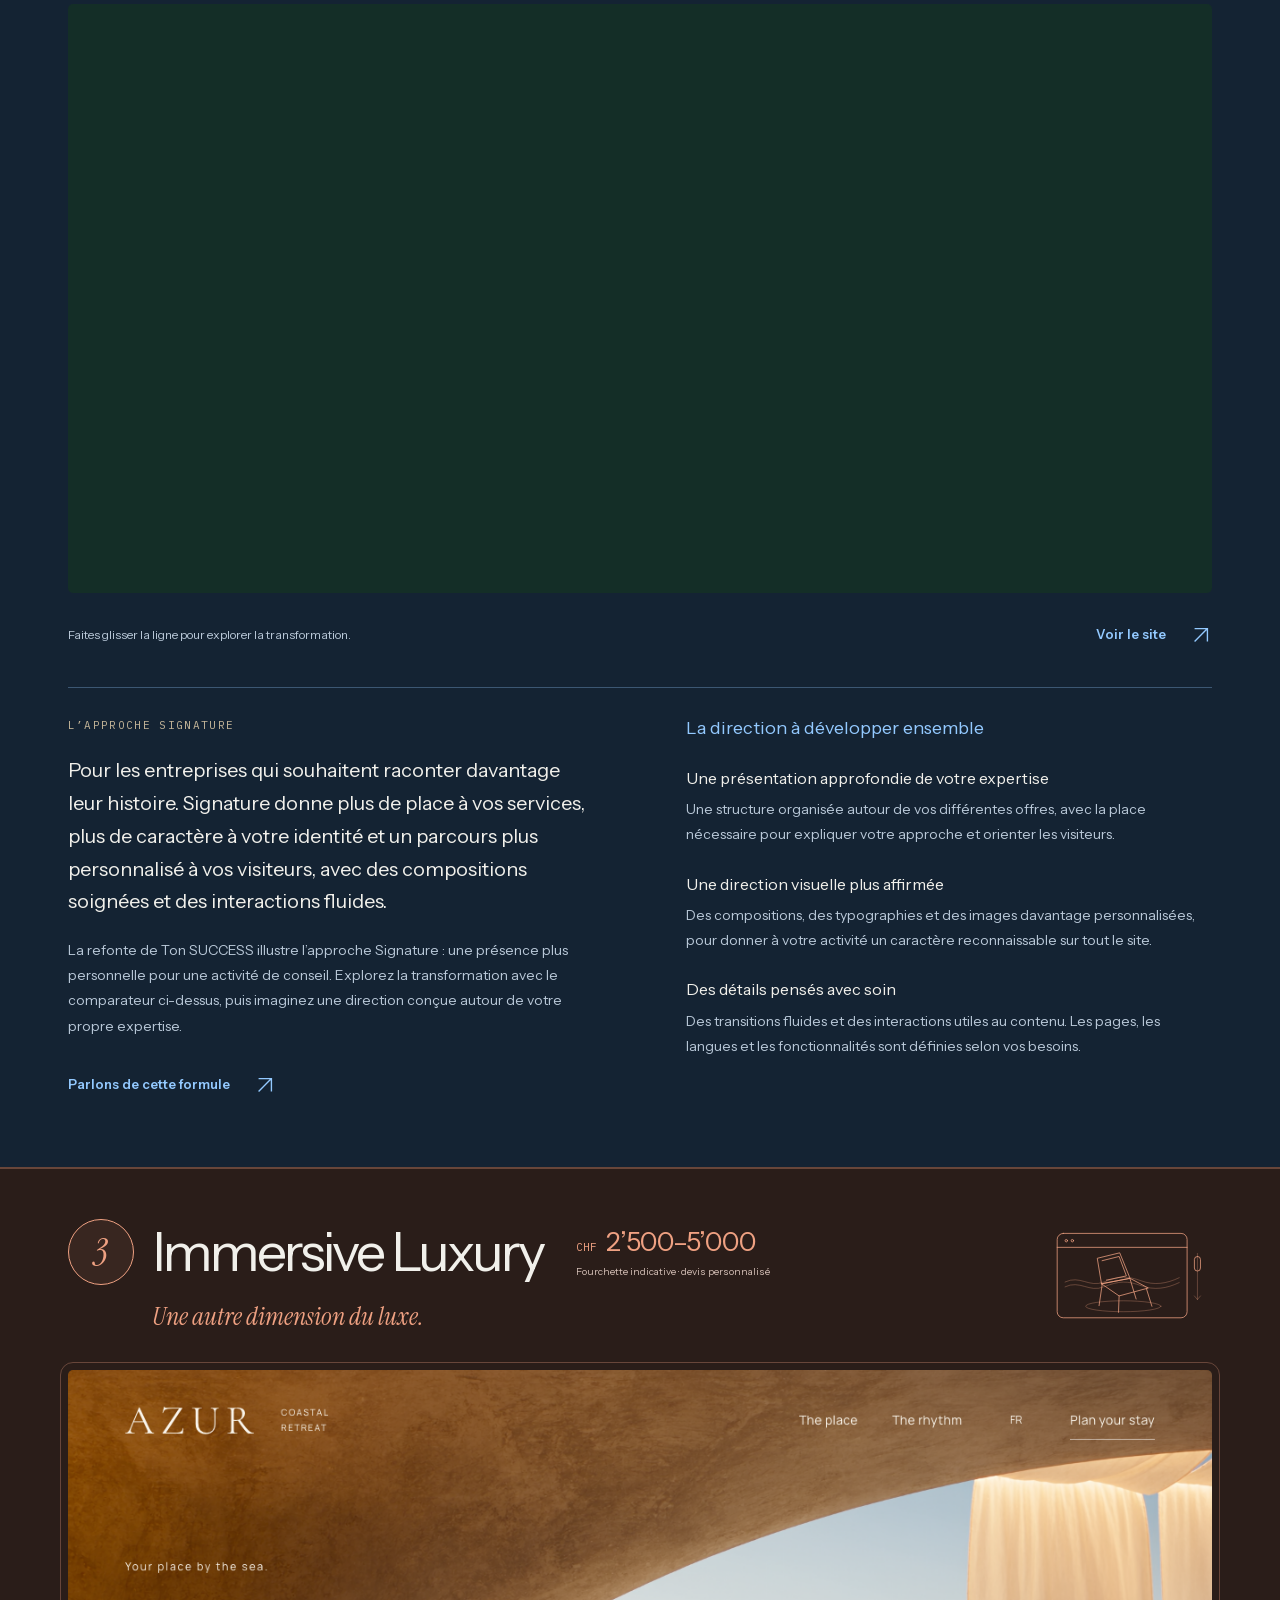
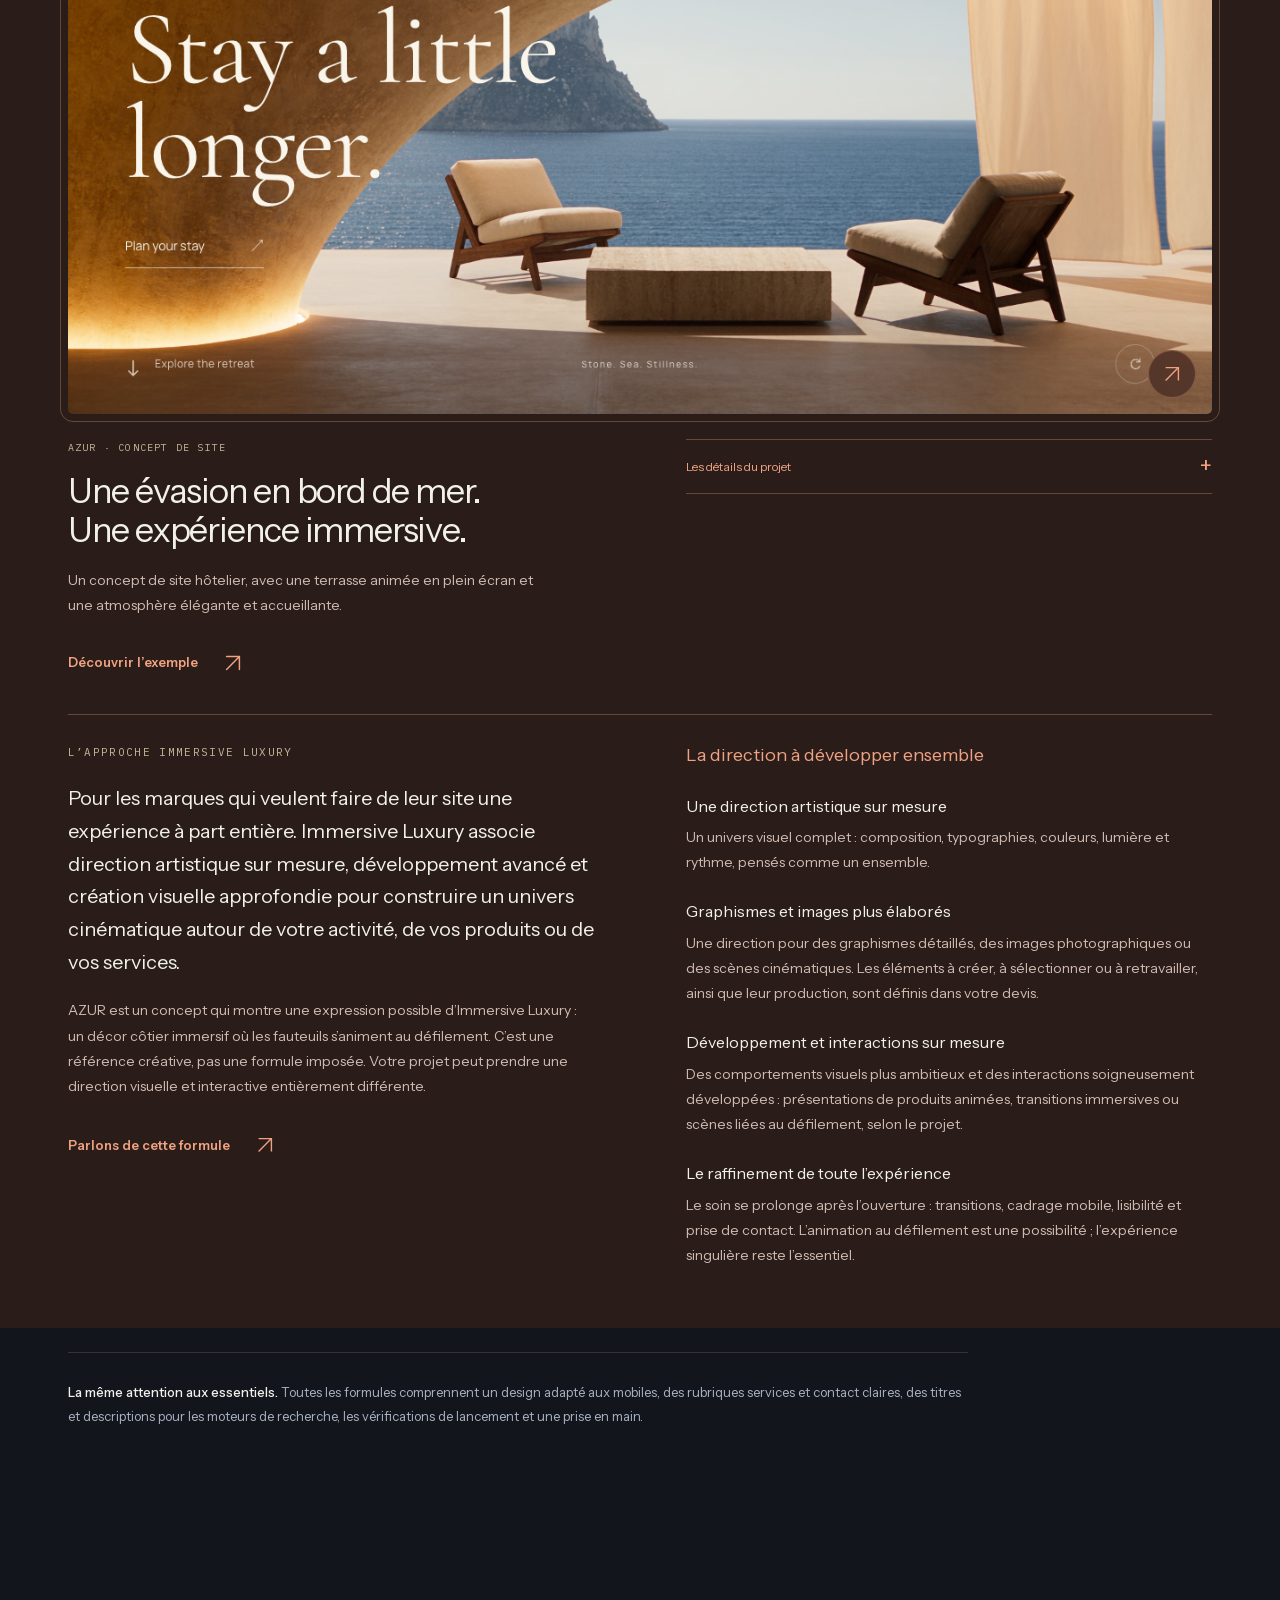
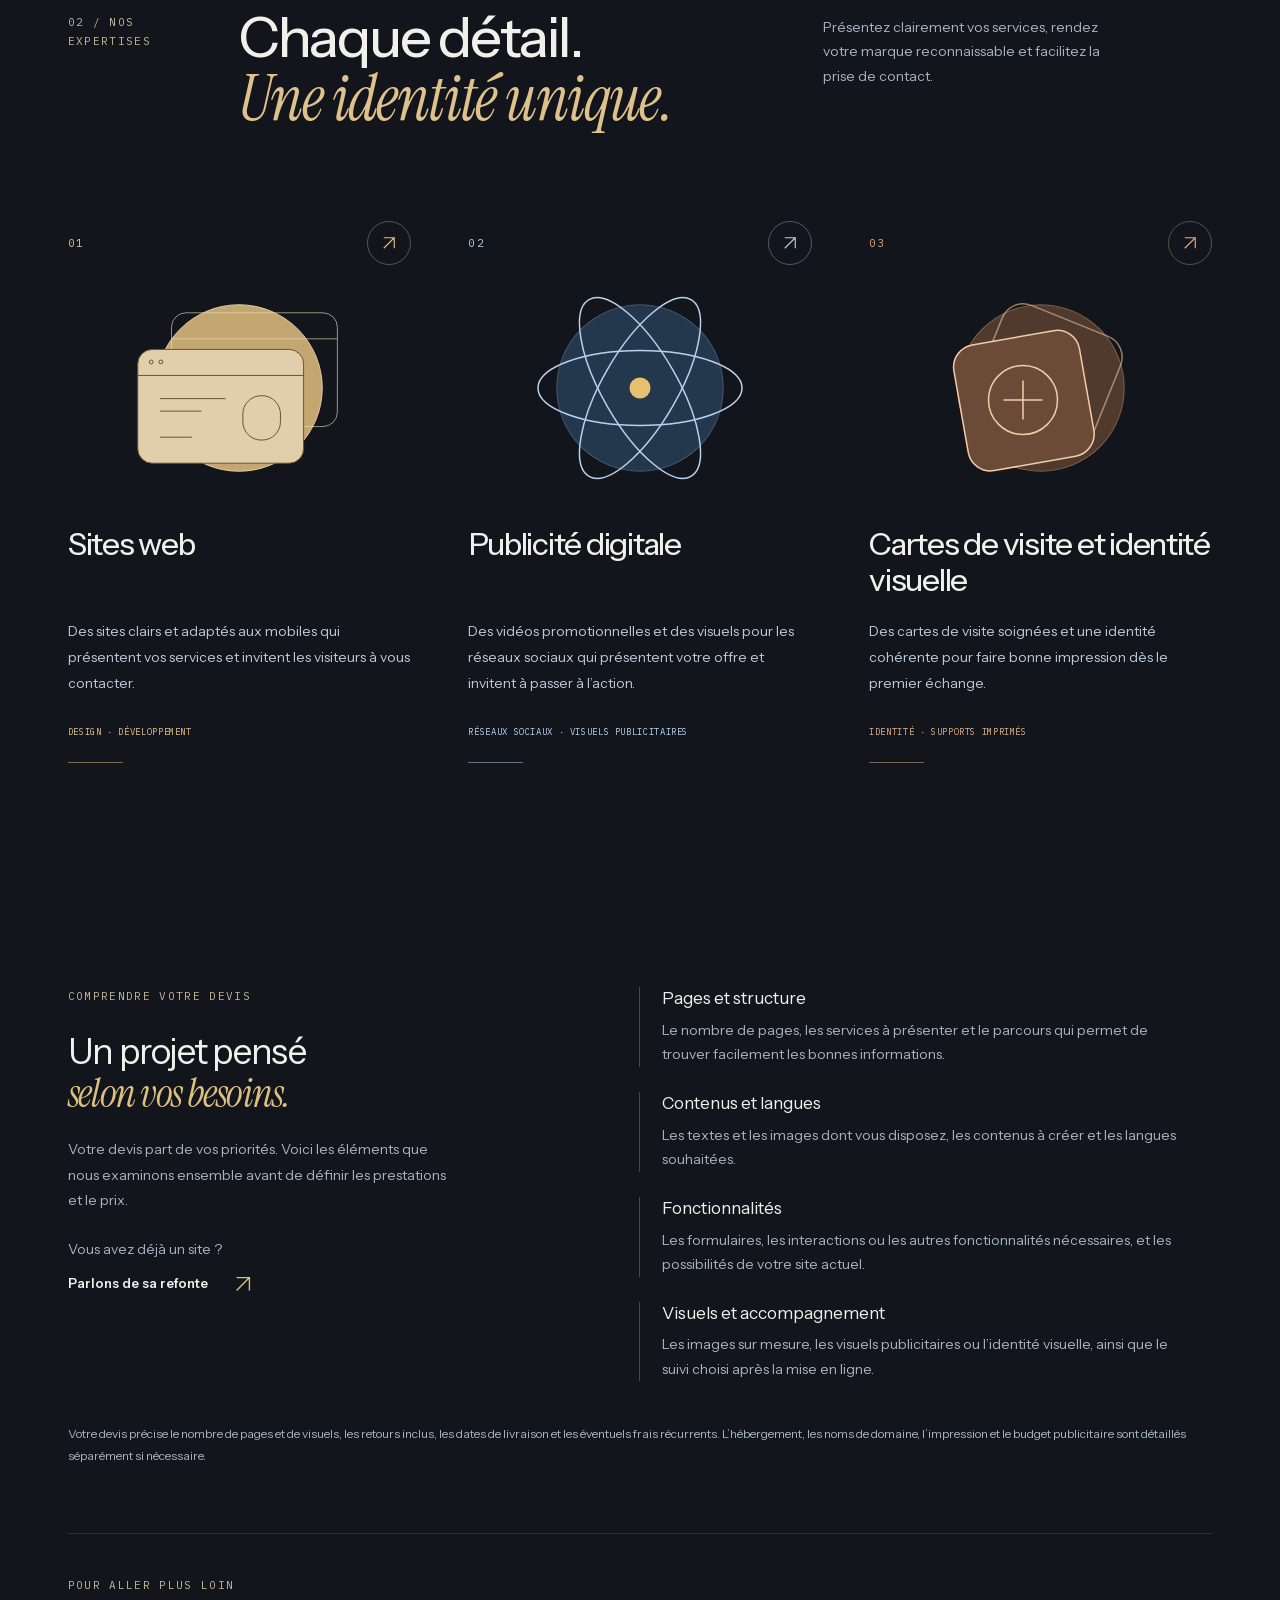
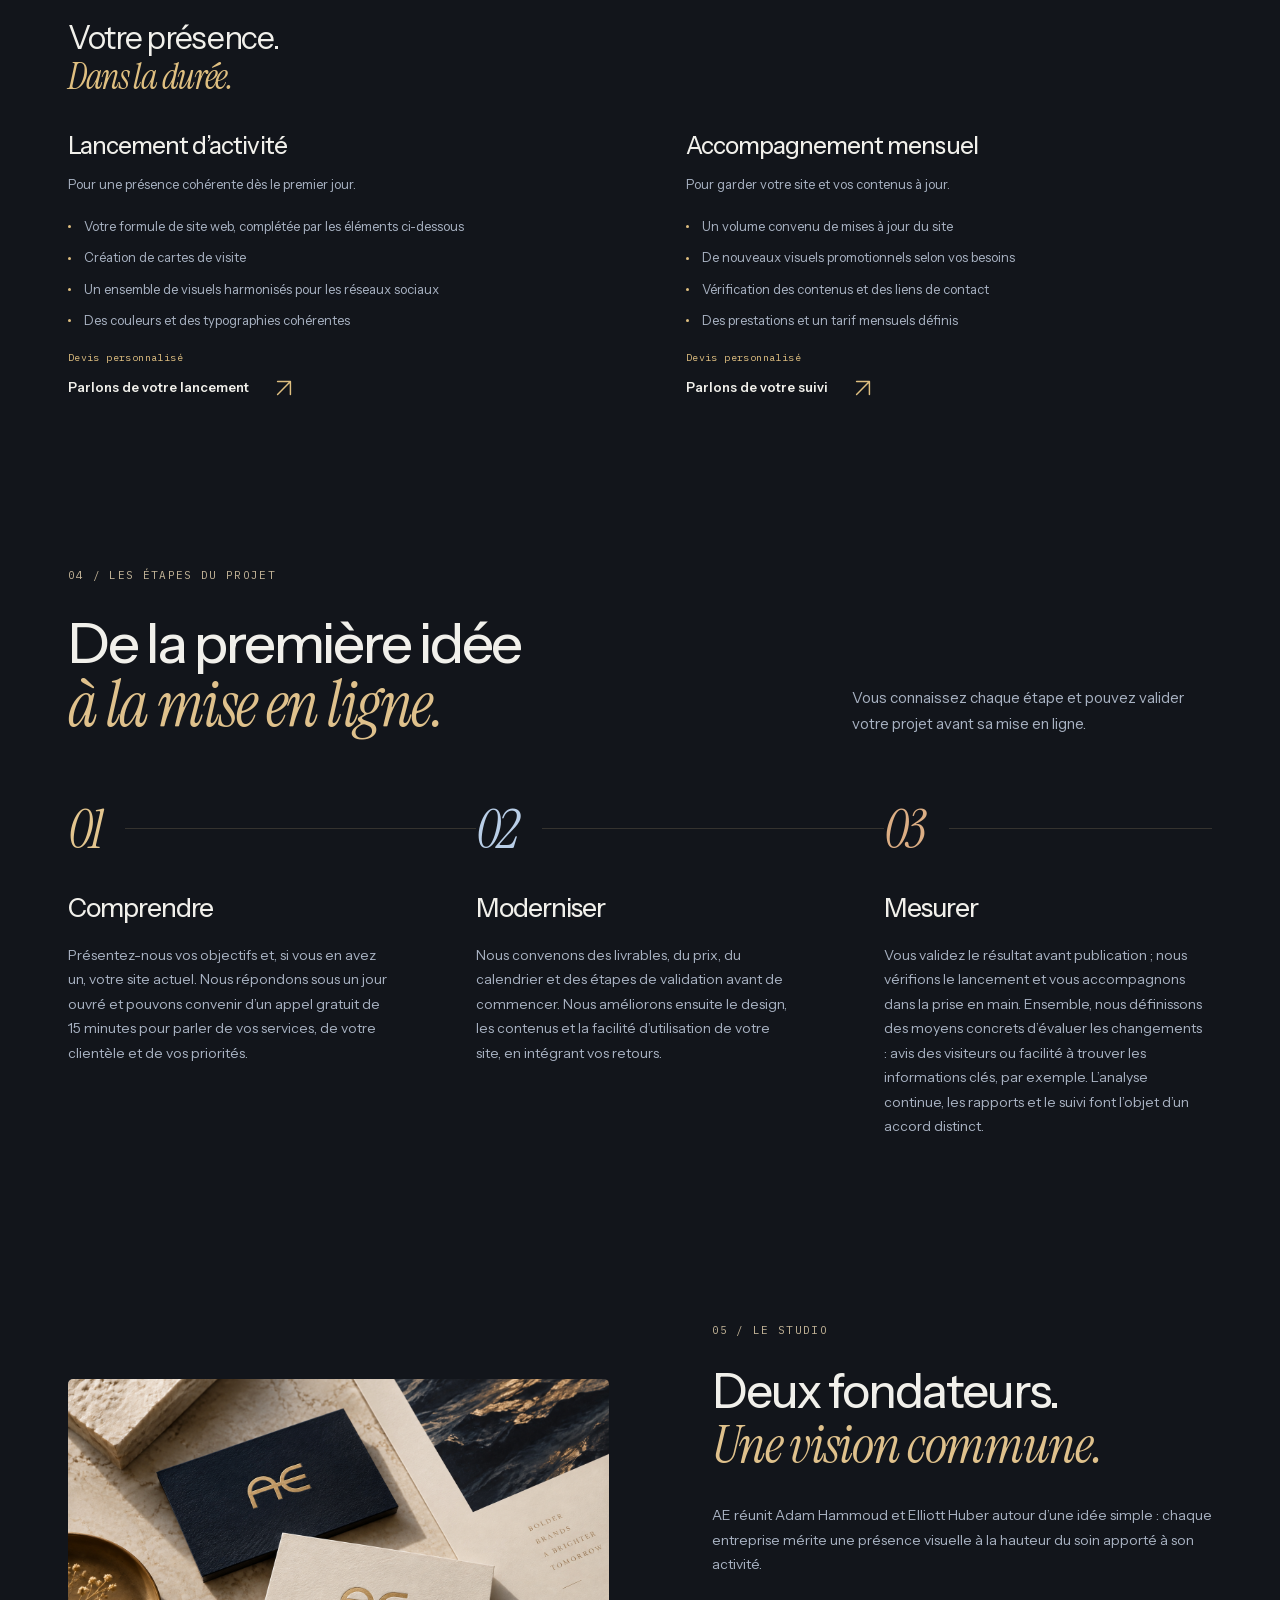
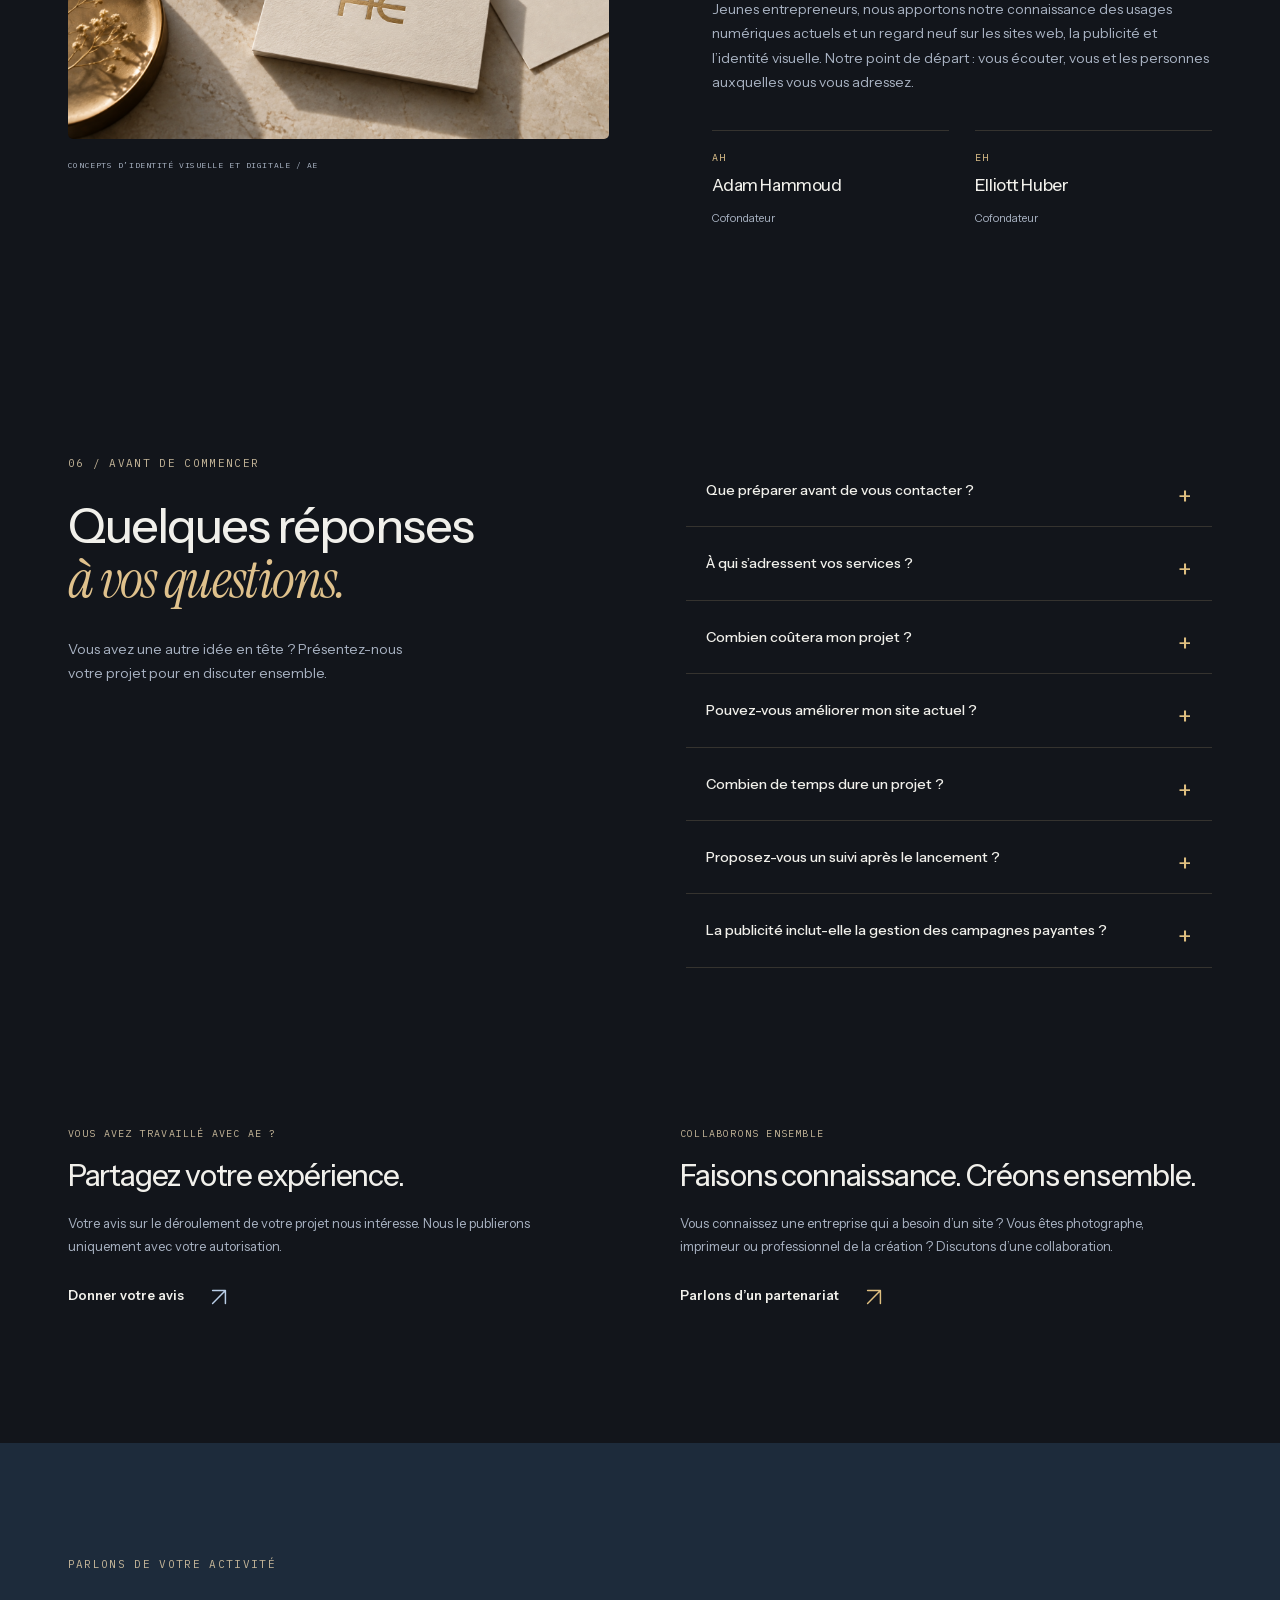
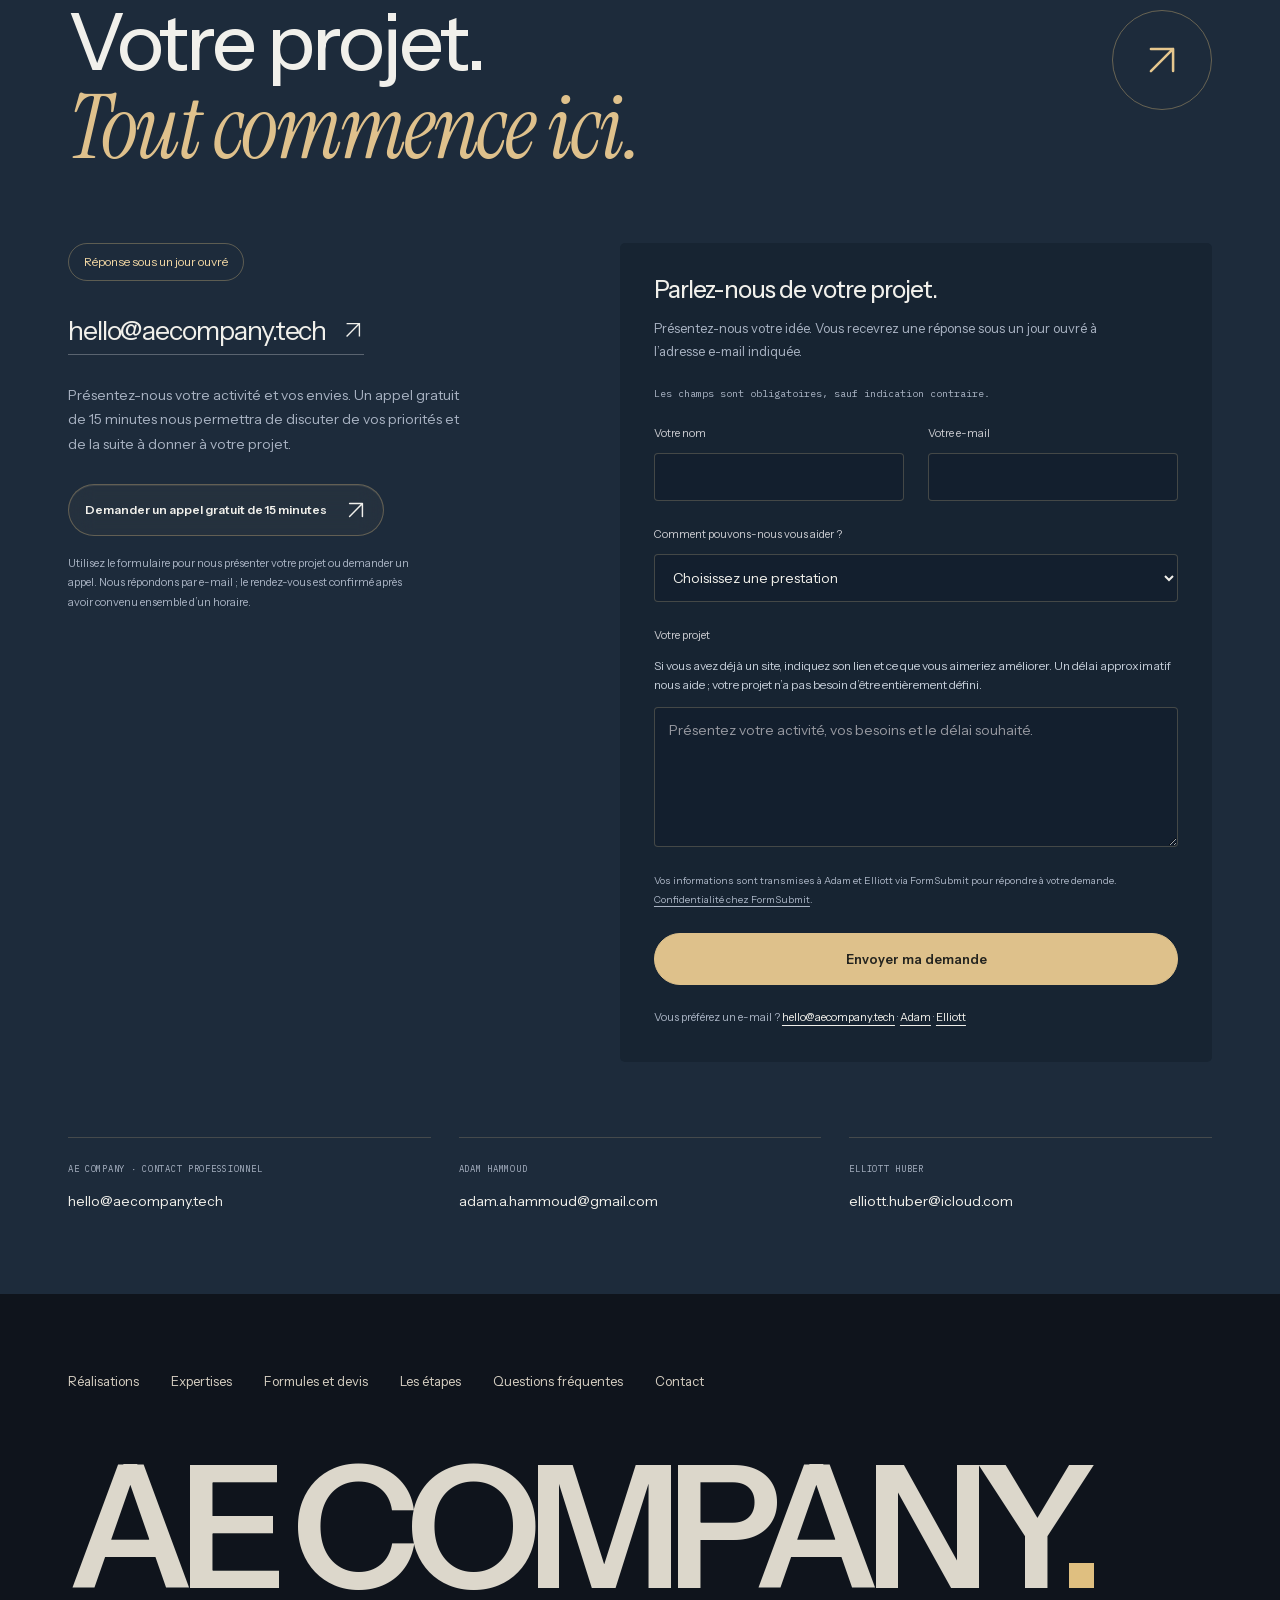
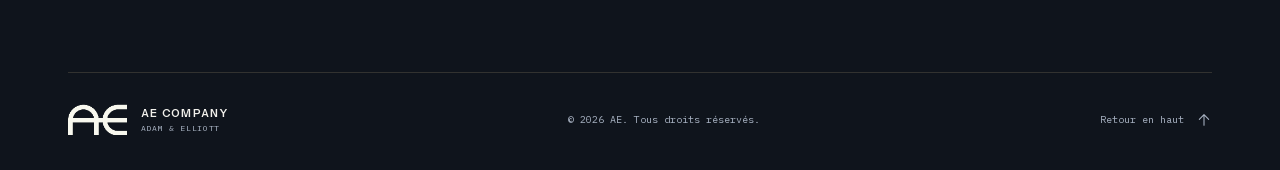
==== commit 6ef19a93: "Clarify AE website positioning and three-stage process" ====
--- a/fr.html
+++ b/fr.html
@@ -61,14 +61,14 @@
     <div class="hero-constellation" aria-hidden="true">
       <img class="constellation-poster" src="assets/constellation/original-stardust.png" width="1672" height="941" alt="" decoding="async">
     </div>
-    <div class="hero-copy"><h1 id="hero-title"><span>Un site qui donne vie</span> <span class="hero-title-accent">à votre projet.</span></h1><div class="hero-actions"><a class="button hero-button glass-action" href="#contact">Parlons de votre projet <svg class="ae-icon" viewBox="0 0 24 24" fill="none" stroke="currentColor" stroke-width="1.5" aria-hidden="true"><path d="M5 19 19 5M5 5h14v14"></path></svg></a></div></div>
+    <div class="hero-copy"><h1 id="hero-title"><span>Des sites modernes.</span> <span class="hero-title-accent">Pour les clients de demain.</span></h1><div class="hero-actions"><a class="button hero-button glass-action" href="#contact">Parlons de votre projet <svg class="ae-icon" viewBox="0 0 24 24" fill="none" stroke="currentColor" stroke-width="1.5" aria-hidden="true"><path d="M5 19 19 5M5 5h14v14"></path></svg></a></div></div>
 
 
-  <span class="hero-status sr-only" role="status" aria-live="polite"></span></section><section class="opening-summary" aria-labelledby="opening-introduction"><div class="opening-summary-heading"><span class="hero-side-note">STUDIO INDÉPENDANT DE CRÉATION DIGITALE</span><h2 id="opening-introduction"><span>Votre entreprise.</span><span>Une présence affirmée.</span></h2></div><div class="opening-summary-copy"><p class="intro">Création et refonte de sites web pour les indépendants et les petites entreprises. Les visuels publicitaires et l’identité visuelle complètent votre présence.</p><p class="hero-assurance">Un appel gratuit de 15 minutes avec Adam et Elliott.</p><a class="hero-secondary" href="#work">Voir nos réalisations</a></div><div class="opening-summary-meta"><p class="eyebrow hero-kicker">ADAM &amp; ELLIOTT · DEPUIS 2026</p><div class="hero-bottom"><span>SITES WEB · PUBLICITÉ · IDENTITÉ VISUELLE</span><a href="#packages">Trouver votre formule <span aria-hidden="true"><svg class="ae-icon" xmlns="http://www.w3.org/2000/svg" width="24" height="24" viewBox="0 0 24 24" fill="none" stroke="currentColor" stroke-width="1.6" stroke-linecap="round" stroke-linejoin="round" aria-hidden="true" focusable="false"><path d="M5 19 19 5M5 5h14v14"></path></svg></span></a></div></div></section><section class="company-film" id="ae-film" aria-labelledby="company-film-title" data-language="fr">
+  <span class="hero-status sr-only" role="status" aria-live="polite"></span></section><section class="opening-summary" aria-labelledby="opening-introduction"><div class="opening-summary-heading"><span class="hero-side-note">STUDIO INDÉPENDANT DE CRÉATION DIGITALE</span><h2 id="opening-introduction"><span>Votre entreprise.</span><span>Une présence affirmée.</span></h2></div><div class="opening-summary-copy"><p class="intro">Nous créons et repensons des sites clairs, soignés et faciles à utiliser pour moderniser votre présence en ligne et vous rapprocher de la prochaine génération de clients. Les visuels publicitaires et l’identité visuelle complètent votre présence.</p><p class="hero-assurance">Un appel gratuit de 15 minutes avec Adam et Elliott.</p><a class="hero-secondary" href="#work">Voir nos réalisations</a></div><div class="opening-summary-meta"><p class="eyebrow hero-kicker">ADAM &amp; ELLIOTT · DEPUIS 2026</p><div class="hero-bottom"><span>SITES WEB · PUBLICITÉ · IDENTITÉ VISUELLE</span><a href="#packages">Trouver votre formule <span aria-hidden="true"><svg class="ae-icon" xmlns="http://www.w3.org/2000/svg" width="24" height="24" viewBox="0 0 24 24" fill="none" stroke="currentColor" stroke-width="1.6" stroke-linecap="round" stroke-linejoin="round" aria-hidden="true" focusable="false"><path d="M5 19 19 5M5 5h14v14"></path></svg></span></a></div></div></section><section class="company-film" id="ae-film" aria-labelledby="company-film-title" data-language="fr">
  <div class="company-film-heading"><div><p class="eyebrow">LE FILM AE</p><h2 id="company-film-title">Trouvez l’expression juste pour votre entreprise.</h2></div><p>Essential, Signature, Immersive Luxury. Trois façons de donner vie à votre projet.</p></div>
  <div class="company-film-player">
   <div class="company-film-picture">
-   <video id="company-film-video" poster="assets/company-film/poster.jpg" data-src="https://d2ol7oe51mr4n9.cloudfront.net/user_3K2wb7OLpbDcer96wV2817pY6uY/14dfd77c-8522-4b24-a372-a4dddc12e0cc.mp4" preload="none" playsinline aria-label="Présentation des trois offres AE Company"></video>
+   <video id="company-film-video" poster="assets/company-film/poster.jpg" data-src="https://d2ol7oe51mr4n9.cloudfront.net/user_3K2wb7OLpbDcer96wV2817pY6uY/ffc17b9e-4218-4ea3-875e-cbd4f5519dae.mp4" preload="none" playsinline aria-label="Présentation des trois offres AE Company"></video>
    <button class="company-film-cover" type="button" hidden aria-controls="company-film-video"><span class="company-film-play-icon" aria-hidden="true"><svg viewBox="0 0 24 24" fill="none"><path d="m9 5 11 7-11 7V5Z" fill="currentColor"/></svg></span><span>Voir le film <span class="company-film-runtime">· 2 min</span></span></button>
   </div>
   <div class="company-film-controls" hidden>
@@ -79,7 +79,7 @@
   </div>
  </div>
  <div class="company-film-bottom"><div><p class="company-film-note">Narration en anglais · Sous-titres français au choix</p><p class="company-film-status" role="status" aria-live="polite"></p></div><a class="company-film-explore" href="#packages">Explorer les trois offres <span aria-hidden="true">↓</span></a></div>
- <a class="company-film-original" href="https://d2ol7oe51mr4n9.cloudfront.net/user_3K2wb7OLpbDcer96wV2817pY6uY/c2f54009-c221-4c4f-bf31-3dc879f7a4b2.mp4" target="_blank" rel="noopener">Ouvrir le film en 4K <span aria-hidden="true">↗</span></a>
+ <a class="company-film-original" href="https://d2ol7oe51mr4n9.cloudfront.net/user_3K2wb7OLpbDcer96wV2817pY6uY/33d1e7a1-7c18-4697-bf8c-99a968cb3000.mp4" target="_blank" rel="noopener">Ouvrir le film en 4K <span aria-hidden="true">↗</span></a>
 </section><section class="section work-section package-showcase" id="work" aria-labelledby="work-title"><div class="growth-heading reveal"><div><p class="eyebrow">01 / SITES &amp; FORMULES</p><h2 id="work-title">Découvrez ce que nous<br><em>pouvons créer.</em></h2></div><p>Trois niveaux de création, chacun illustré par un projet. Explorez les exemples, découvrez ce qui distingue chaque approche et trouvez le bon point de départ pour votre activité.</p></div><div id="packages"><nav class="tier-index" aria-label="Découvrir les formules"><a href="#package-essential"><span>01</span>Essential<span aria-hidden="true">↓</span></a><a href="#package-signature"><span>02</span>Signature<span aria-hidden="true">↓</span></a><a href="#package-immersive"><span>03</span>Immersive Luxury<span aria-hidden="true">↓</span></a></nav><div class="website-tiers"><article class="website-tier tier-chapter" data-tier="essential" id="package-essential" aria-labelledby="tier-essential-title">
  <div class="tier-chapter-heading reveal"><div class="tier-heading-copy"><div class="tier-title-row"><div class="tier-name"><span class="tier-number" aria-hidden="true">1</span><h3 id="tier-essential-title">Essential</h3></div><div class="tier-heading-price"><p class="package-price"><span class="tier-currency">CHF</span> <span>800–1’300</span></p>
  <p class="tier-range-note">Fourchette indicative · devis personnalisé</p></div></div><p class="tier-tagline">Une première impression qui inspire confiance.</p></div><div class="tier-art"><svg viewBox="0 0 280 190" fill="none" aria-hidden="true"><g class="tier-back"><rect x="68" y="28" width="165" height="112" rx="10"/></g><g class="tier-front"><rect x="42" y="46" width="180" height="122" rx="10"/><path d="M42 70h180M60 95h66M60 108h44M60 143h42"/><rect x="146" y="89" width="58" height="57" rx="5"/><path d="m150 132 17-20 13 13 10-10 10 17"/><circle cx="59" cy="58" r="2"/><circle cx="69" cy="58" r="2"/></g><path class="tier-cursor" d="m117 123 3 24 7-8 10-1z"/></svg></div></div>
@@ -114,9 +114,9 @@
 </div>
 <p class="scope-note">Votre devis précise le nombre de pages et de visuels, les retours inclus, les dates de livraison et les éventuels frais récurrents. L’hébergement, les noms de domaine, l’impression et le budget publicitaire sont détaillés séparément si nécessaire.</p>
 <div class="support-options"><div class="support-heading"><p class="eyebrow">POUR ALLER PLUS LOIN</p><h3>Votre présence.<br><em>Dans la durée.</em></h3></div><div class="support-grid"><article class="support-offer"><h3>Lancement d’activité</h3><p>Pour une présence cohérente dès le premier jour.</p><ul><li>Votre formule de site web, complétée par les éléments ci-dessous</li><li>Création de cartes de visite</li><li>Un ensemble de visuels harmonisés pour les réseaux sociaux</li><li>Des couleurs et des typographies cohérentes</li></ul><p class="support-price">Devis personnalisé</p><a class="text-link" href="#enquiry" data-enquiry-service="launch">Parlons de votre lancement <span aria-hidden="true"><svg class="ae-icon" xmlns="http://www.w3.org/2000/svg" width="24" height="24" viewBox="0 0 24 24" fill="none" stroke="currentColor" stroke-width="1.6" stroke-linecap="round" stroke-linejoin="round" aria-hidden="true" focusable="false"><path d="M5 19 19 5M5 5h14v14"></path></svg></span></a></article><article class="support-offer"><h3>Accompagnement mensuel</h3><p>Pour garder votre site et vos contenus à jour.</p><ul><li>Un volume convenu de mises à jour du site</li><li>De nouveaux visuels promotionnels selon vos besoins</li><li>Vérification des contenus et des liens de contact</li><li>Des prestations et un tarif mensuels définis</li></ul><p class="support-price">Devis personnalisé</p><a class="text-link" href="#enquiry" data-enquiry-service="support">Parlons de votre suivi <span aria-hidden="true"><svg class="ae-icon" xmlns="http://www.w3.org/2000/svg" width="24" height="24" viewBox="0 0 24 24" fill="none" stroke="currentColor" stroke-width="1.6" stroke-linecap="round" stroke-linejoin="round" aria-hidden="true" focusable="false"><path d="M5 19 19 5M5 5h14v14"></path></svg></span></a></article></div></div></section>
-<section class="section process-section" id="process" aria-labelledby="process-title"><div class="growth-heading reveal"><div><p class="eyebrow">04 / LES ÉTAPES DU PROJET</p><h2 id="process-title">De la première idée<br><em>à la mise en ligne.</em></h2></div><p>Vous connaissez chaque étape et pouvez valider votre projet avant sa mise en ligne.</p></div><ol class="process-grid"><li class="reveal"><span class="number">01</span><h3>Présentez-nous votre activité</h3><p>Présentez-nous vos objectifs et, si vous en avez un, votre site actuel. Nous répondons sous un jour ouvré et pouvons convenir d’un appel gratuit de 15 minutes pour parler de vos services, de votre clientèle et de vos priorités.</p></li><li class="reveal"><span class="number">02</span><h3>Définissons le projet et le design</h3><p>Nous convenons des livrables, du prix, du calendrier et des étapes de validation avant de commencer. Nous développons ensuite le design en intégrant vos retours aux étapes prévues.</p></li><li class="reveal"><span class="number">03</span><h3>Validez, lancez et développez</h3><p>Vous validez le résultat avant sa publication. Nous effectuons les vérifications de lancement, vous accompagnons dans la prise en main et discutons du suivi dont vous avez besoin.</p></li></ol></section>
-<section class="studio section" id="studio"><figure class="studio-art reveal"><img src="assets/brand-identity-ae-logo.png" alt="Cartes de visite bleu marine et ivoire avec le logo AE en dorure" width="1536" height="1024" loading="lazy"><figcaption>Concepts d’identité visuelle et digitale / AE</figcaption></figure><div class="studio-copy reveal"><p class="eyebrow">05 / LE STUDIO</p><h2>Deux fondateurs.<br><em>Une vision commune.</em></h2><p>AE réunit Adam Hammoud et Elliott Huber autour d’une idée simple : chaque entreprise mérite une présence visuelle à la hauteur du soin apporté à son activité.</p><p>Nous réunissons sites web, publicité et identité visuelle pour donner à chaque support une image claire et cohérente.</p><div class="founders"><div class=""><span class="founder-initials">AH</span><h3>Adam Hammoud</h3><span>Cofondateur</span></div><div class=""><span class="founder-initials">EH</span><h3>Elliott Huber</h3><span>Cofondateur</span></div></div></div></section>
-<section class="section faq-section" id="questions" aria-labelledby="questions-title"><div class="growth-heading reveal"><div><p class="eyebrow">06 / AVANT DE COMMENCER</p><h2 id="questions-title">Quelques réponses<br><em>à vos questions.</em></h2></div><p>Vous avez une autre idée en tête ? Présentez-nous votre projet pour en discuter ensemble.</p></div><div class="faq-list"><details><summary>Que préparer avant de vous contacter ?</summary><p>Une courte présentation de votre activité, de vos objectifs et des délais envisagés suffit pour commencer. Ajoutez le lien de votre site actuel si vous en avez un. Nous discuterons des textes, des images et des autres éléments nécessaires au moment de définir le projet.</p></details><details><summary>À qui s’adressent vos services ?</summary><p>Aux indépendants et aux petites entreprises, notamment aux professionnels du bien-être et aux prestataires de services de proximité. Notre réalisation pour Alant Nutrition illustre cette approche.</p></details><details><summary>Combien coûtera mon projet ?</summary><p>Nos fourchettes pour un site sont de CHF 800–1’300 pour Essential, CHF 1’300–2’500 pour Signature et CHF 2’500–5’000 pour Immersive Luxury. Le devis final dépend des pages, des contenus, des visuels et des fonctionnalités souhaités. Les prestations, les retours inclus et les éventuels frais récurrents sont précisés avant votre accord.</p></details><details><summary>Pouvez-vous améliorer mon site actuel ?</summary><p>Oui. Envoyez-nous le lien et indiquez ce que vous souhaitez améliorer. Nous étudierons votre site actuel pour vous proposer une approche adaptée.</p></details><details><summary>Combien de temps dure un projet ?</summary><p>Nous convenons d’un calendrier après avoir étudié le projet et les contenus disponibles. Votre devis précise également les éléments à nous fournir et les étapes de validation.</p></details><details><summary>Proposez-vous un suivi après le lancement ?</summary><p>L’accompagnement mensuel peut inclure un volume convenu de mises à jour du site et de contenus promotionnels. Nous définissons ensemble les prestations et le tarif pour que tout soit clair.</p></details><details><summary>La publicité inclut-elle la gestion des campagnes payantes ?</summary><p>Notre service publicitaire porte sur la création, notamment les vidéos promotionnelles et les visuels pour les réseaux sociaux. La gestion de campagnes et le budget publicitaire font l’objet d’un accord distinct.</p></details></div></section>
+<section class="section process-section" id="process" aria-labelledby="process-title"><div class="growth-heading reveal"><div><p class="eyebrow">04 / LES ÉTAPES DU PROJET</p><h2 id="process-title">De la première idée<br><em>à la mise en ligne.</em></h2></div><p>Vous connaissez chaque étape et pouvez valider votre projet avant sa mise en ligne.</p></div><ol class="process-grid"><li class="reveal"><span class="number">01</span><h3>Comprendre</h3><p>Présentez-nous vos objectifs et, si vous en avez un, votre site actuel. Nous répondons sous un jour ouvré et pouvons convenir d’un appel gratuit de 15 minutes pour parler de vos services, de votre clientèle et de vos priorités.</p></li><li class="reveal"><span class="number">02</span><h3>Moderniser</h3><p>Nous convenons des livrables, du prix, du calendrier et des étapes de validation avant de commencer. Nous améliorons ensuite le design, les contenus et la facilité d’utilisation de votre site, en intégrant vos retours.</p></li><li class="reveal"><span class="number">03</span><h3>Mesurer</h3><p>Vous validez le résultat avant publication ; nous vérifions le lancement et vous accompagnons dans la prise en main. Ensemble, nous définissons des moyens concrets d’évaluer les changements : avis des visiteurs ou facilité à trouver les informations clés, par exemple. L’analyse continue, les rapports et le suivi font l’objet d’un accord distinct.</p></li></ol></section>
+<section class="studio section" id="studio"><figure class="studio-art reveal"><img src="assets/brand-identity-ae-logo.png" alt="Cartes de visite bleu marine et ivoire avec le logo AE en dorure" width="1536" height="1024" loading="lazy"><figcaption>Concepts d’identité visuelle et digitale / AE</figcaption></figure><div class="studio-copy reveal"><p class="eyebrow">05 / LE STUDIO</p><h2>Deux fondateurs.<br><em>Une vision commune.</em></h2><p>AE réunit Adam Hammoud et Elliott Huber autour d’une idée simple : chaque entreprise mérite une présence visuelle à la hauteur du soin apporté à son activité.</p><p>Jeunes entrepreneurs, nous apportons notre connaissance des usages numériques actuels et un regard neuf sur les sites web, la publicité et l’identité visuelle. Notre point de départ : vous écouter, vous et les personnes auxquelles vous vous adressez.</p><div class="founders"><div class=""><span class="founder-initials">AH</span><h3>Adam Hammoud</h3><span>Cofondateur</span></div><div class=""><span class="founder-initials">EH</span><h3>Elliott Huber</h3><span>Cofondateur</span></div></div></div></section>
+<section class="section faq-section" id="questions" aria-labelledby="questions-title"><div class="growth-heading reveal"><div><p class="eyebrow">06 / AVANT DE COMMENCER</p><h2 id="questions-title">Quelques réponses<br><em>à vos questions.</em></h2></div><p>Vous avez une autre idée en tête ? Présentez-nous votre projet pour en discuter ensemble.</p></div><div class="faq-list"><details><summary>Que préparer avant de vous contacter ?</summary><p>Une courte présentation de votre activité, de vos objectifs et des délais envisagés suffit pour commencer. Ajoutez le lien de votre site actuel si vous en avez un. Nous discuterons des textes, des images et des autres éléments nécessaires au moment de définir le projet.</p></details><details><summary>À qui s’adressent vos services ?</summary><p>Nous pouvons accompagner les indépendants, les petites entreprises établies, les associations, les organismes à but non lucratif, les écoles et les organismes de formation. Notre réalisation pour Alant Nutrition illustre notre travail pour une professionnelle indépendante.</p></details><details><summary>Combien coûtera mon projet ?</summary><p>Nos fourchettes pour un site sont de CHF 800–1’300 pour Essential, CHF 1’300–2’500 pour Signature et CHF 2’500–5’000 pour Immersive Luxury. Le devis final dépend des pages, des contenus, des visuels et des fonctionnalités souhaités. Les prestations, les retours inclus et les éventuels frais récurrents sont précisés avant votre accord.</p></details><details><summary>Pouvez-vous améliorer mon site actuel ?</summary><p>Oui. Envoyez-nous le lien et indiquez ce que vous souhaitez améliorer. Nous étudierons votre site actuel pour vous proposer une approche adaptée. Avant une refonte, nous pouvons aussi discuter d’un recueil d’avis auprès d’un petit groupe de clients cibles : une étape facultative à définir séparément.</p></details><details><summary>Combien de temps dure un projet ?</summary><p>Nous convenons d’un calendrier après avoir étudié le projet et les contenus disponibles. Votre devis précise également les éléments à nous fournir et les étapes de validation.</p></details><details><summary>Proposez-vous un suivi après le lancement ?</summary><p>L’accompagnement mensuel peut inclure un volume convenu de mises à jour du site et de contenus promotionnels. Nous définissons ensemble les prestations et le tarif pour que tout soit clair.</p></details><details><summary>La publicité inclut-elle la gestion des campagnes payantes ?</summary><p>Notre service publicitaire porte sur la création, notamment les vidéos promotionnelles et les visuels pour les réseaux sociaux. La gestion de campagnes et le budget publicitaire font l’objet d’un accord distinct.</p></details></div></section>
 <section class="section connect-section" id="reviews"><div class="reveal"><p class="eyebrow">VOUS AVEZ TRAVAILLÉ AVEC AE ?</p><h3>Partagez votre expérience.</h3><p>Votre avis sur le déroulement de votre projet nous intéresse. Nous le publierons uniquement avec votre autorisation.</p><a class="text-link" href="mailto:hello@aecompany.tech?subject=Mon+exp%C3%A9rience+avec+AE&amp;body=Nom+%3A%0AEntreprise+%3A%0AProjet+%3A%0AMon+avis+%3A%0A%0AAE+peut+publier+mon+avis+et+mon+nom+sur+son+site+%3A+Oui+%2F+Non">Donner votre avis <span aria-hidden="true"><svg class="ae-icon" xmlns="http://www.w3.org/2000/svg" width="24" height="24" viewBox="0 0 24 24" fill="none" stroke="currentColor" stroke-width="1.6" stroke-linecap="round" stroke-linejoin="round" aria-hidden="true" focusable="false"><path d="M5 19 19 5M5 5h14v14"></path></svg></span></a></div><div class="reveal"><p class="eyebrow">COLLABORONS ENSEMBLE</p><h3>Faisons connaissance. Créons ensemble.</h3><p>Vous connaissez une entreprise qui a besoin d’un site ? Vous êtes photographe, imprimeur ou professionnel de la création ? Discutons d’une collaboration.</p><a class="text-link" href="mailto:hello@aecompany.tech?subject=AE+%E2%80%94+Demande+de+partenariat&amp;body=Bonjour+Adam+et+Elliott%2C%0A%0AMon+entreprise+%3A%0ANotre+activit%C3%A9+%3A%0ANotre+id%C3%A9e+de+collaboration+%3A%0A%0AMerci+%21">Parlons d’un partenariat <span aria-hidden="true"><svg class="ae-icon" xmlns="http://www.w3.org/2000/svg" width="24" height="24" viewBox="0 0 24 24" fill="none" stroke="currentColor" stroke-width="1.6" stroke-linecap="round" stroke-linejoin="round" aria-hidden="true" focusable="false"><path d="M5 19 19 5M5 5h14v14"></path></svg></span></a></div></section>
 <section class="contact section" id="contact"><p class="eyebrow">PARLONS DE VOTRE ACTIVITÉ</p><div class="contact-heading"><h2>Votre projet.<br><em>Tout commence ici.</em></h2><a class="contact-arrow" href="#enquiry" data-enquiry-service="call" aria-label="Demander un appel gratuit de 15 minutes via le formulaire"><svg class="ae-icon" xmlns="http://www.w3.org/2000/svg" width="24" height="24" viewBox="0 0 24 24" fill="none" stroke="currentColor" stroke-width="1.6" stroke-linecap="round" stroke-linejoin="round" aria-hidden="true" focusable="false"><path d="M5 19 19 5M5 5h14v14"></path></svg></a></div><div class="contact-layout"><div class="call-invitation"><p class="response-note">Réponse sous un jour ouvré</p><a class="contact-email" href="mailto:hello@aecompany.tech">hello@aecompany.tech <svg class="ae-icon" viewBox="0 0 24 24" fill="none" stroke="currentColor" stroke-width="1.5" aria-hidden="true"><path d="M5 19 19 5M5 5h14v14"></path></svg></a><p>Présentez-nous votre activité et vos envies. Un appel gratuit de 15 minutes nous permettra de discuter de vos priorités et de la suite à donner à votre projet.</p><a class="button" href="#enquiry" data-enquiry-service="call">Demander un appel gratuit de 15 minutes <span aria-hidden="true"><svg class="ae-icon" xmlns="http://www.w3.org/2000/svg" width="24" height="24" viewBox="0 0 24 24" fill="none" stroke="currentColor" stroke-width="1.6" stroke-linecap="round" stroke-linejoin="round" aria-hidden="true" focusable="false"><path d="M5 19 19 5M5 5h14v14"></path></svg></span></a><p class="contact-note">Utilisez le formulaire pour nous présenter votre projet ou demander un appel. Nous répondons par e-mail ; le rendez-vous est confirmé après avoir convenu ensemble d’un horaire.</p></div><div class="enquiry-panel" id="enquiry">
  <div class="enquiry-heading"><h3 id="enquiry-title">Parlez-nous de votre projet.</h3><p>Présentez-nous votre idée. Vous recevrez une réponse sous un jour ouvré à l’adresse e-mail indiquée.</p><p class="required-note" id="enquiry-required">Les champs sont obligatoires, sauf indication contraire.</p></div>
